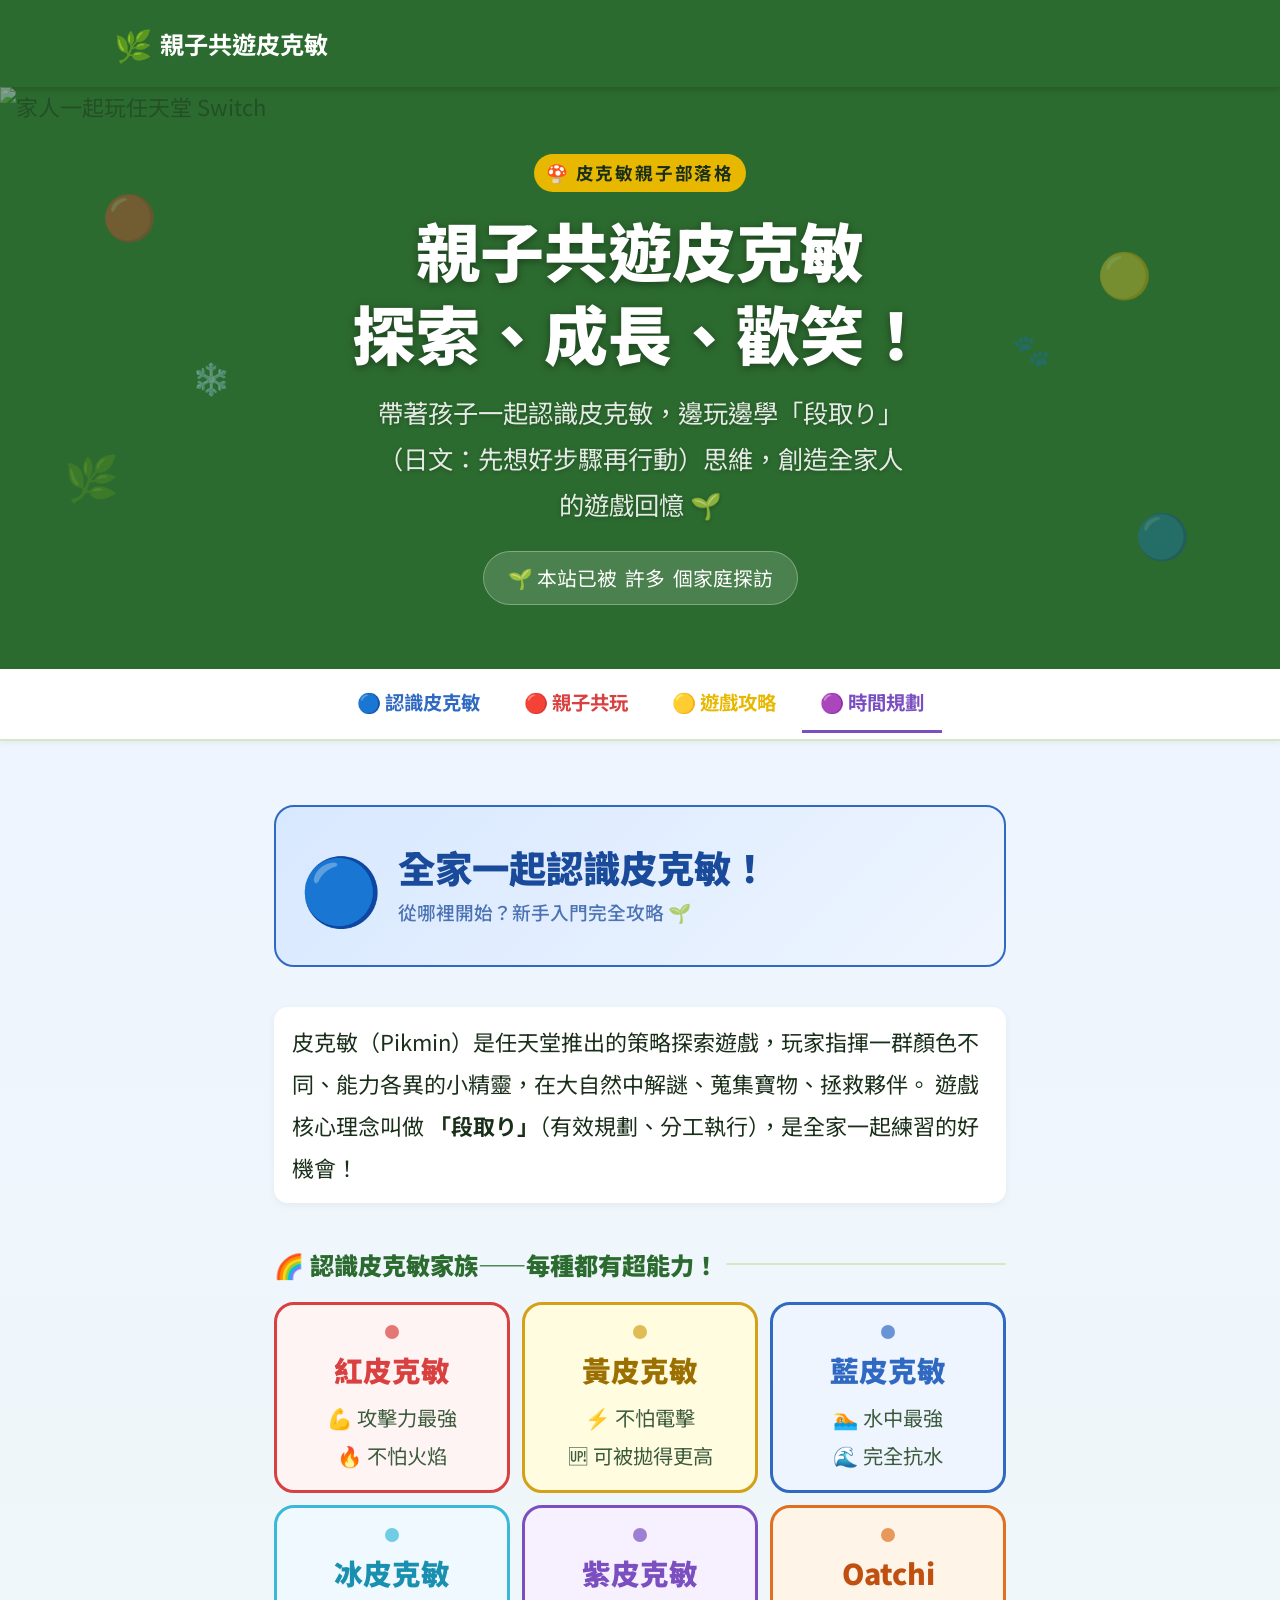
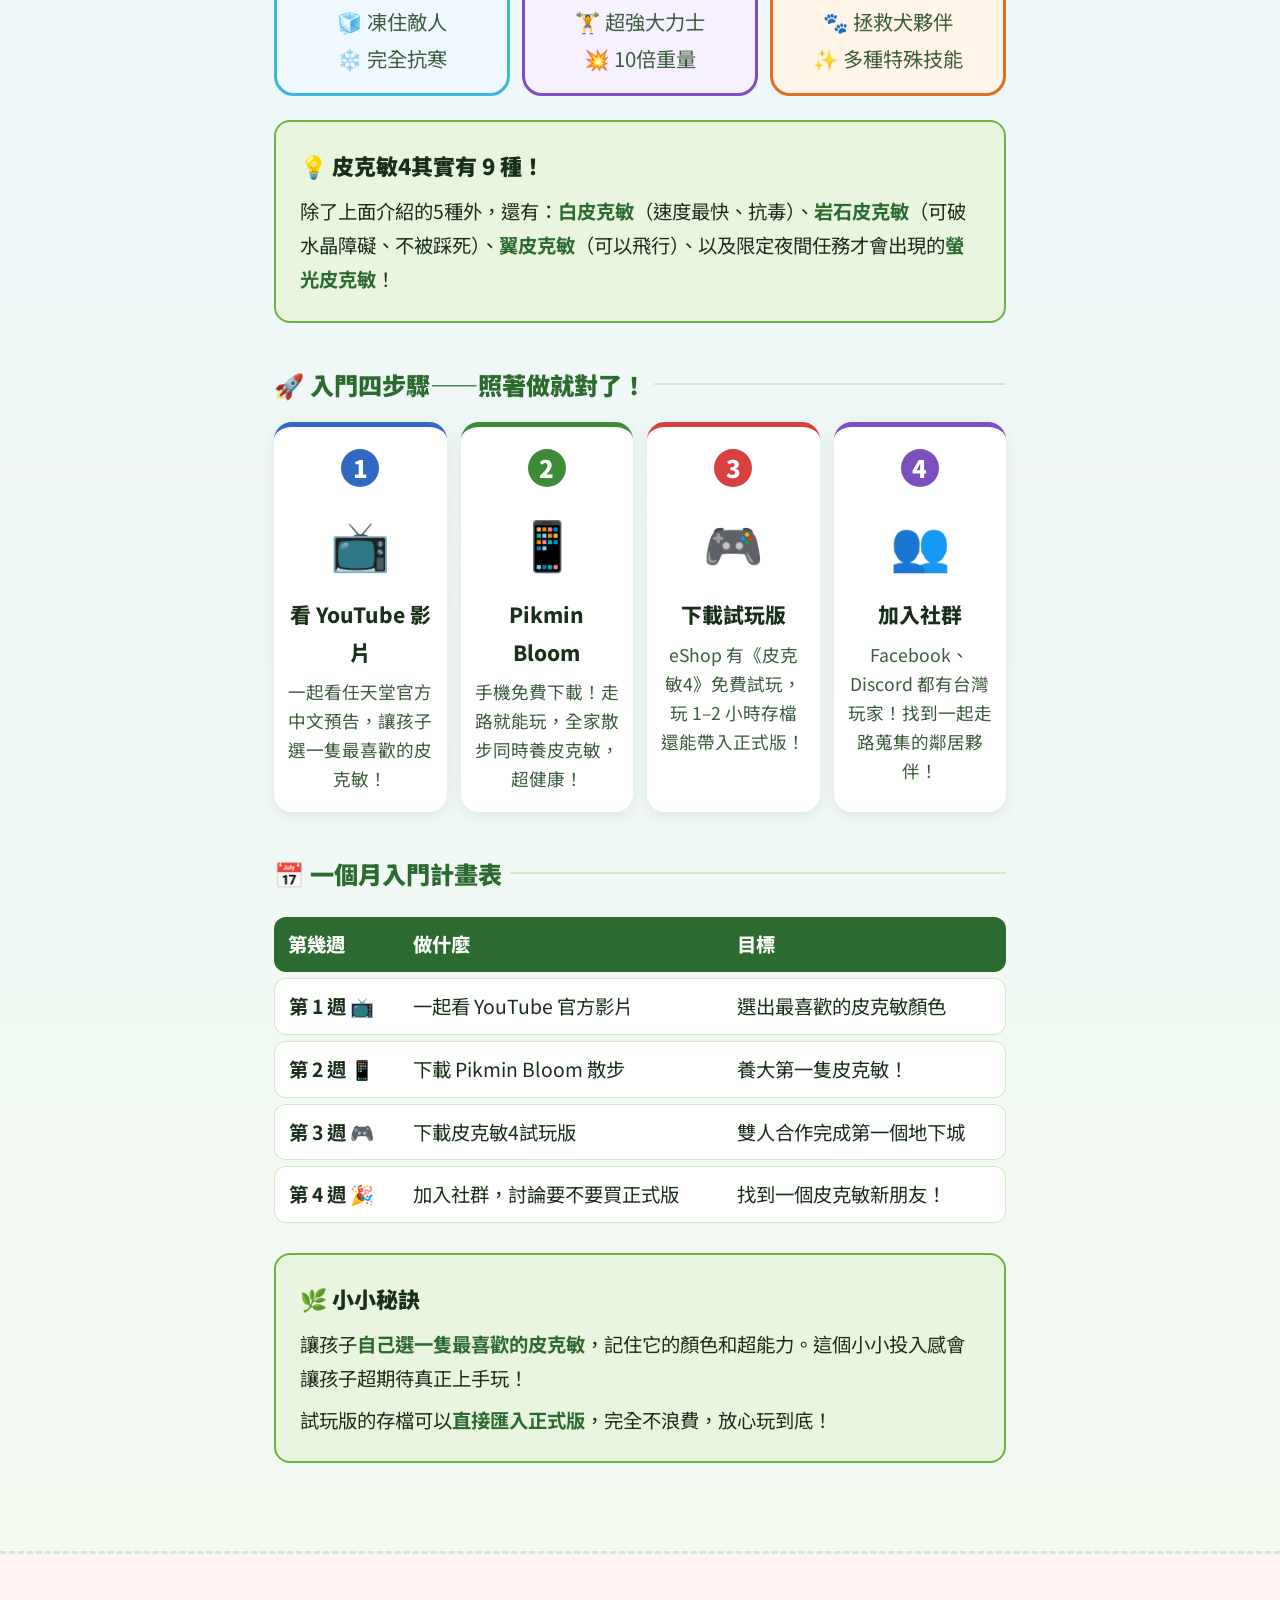
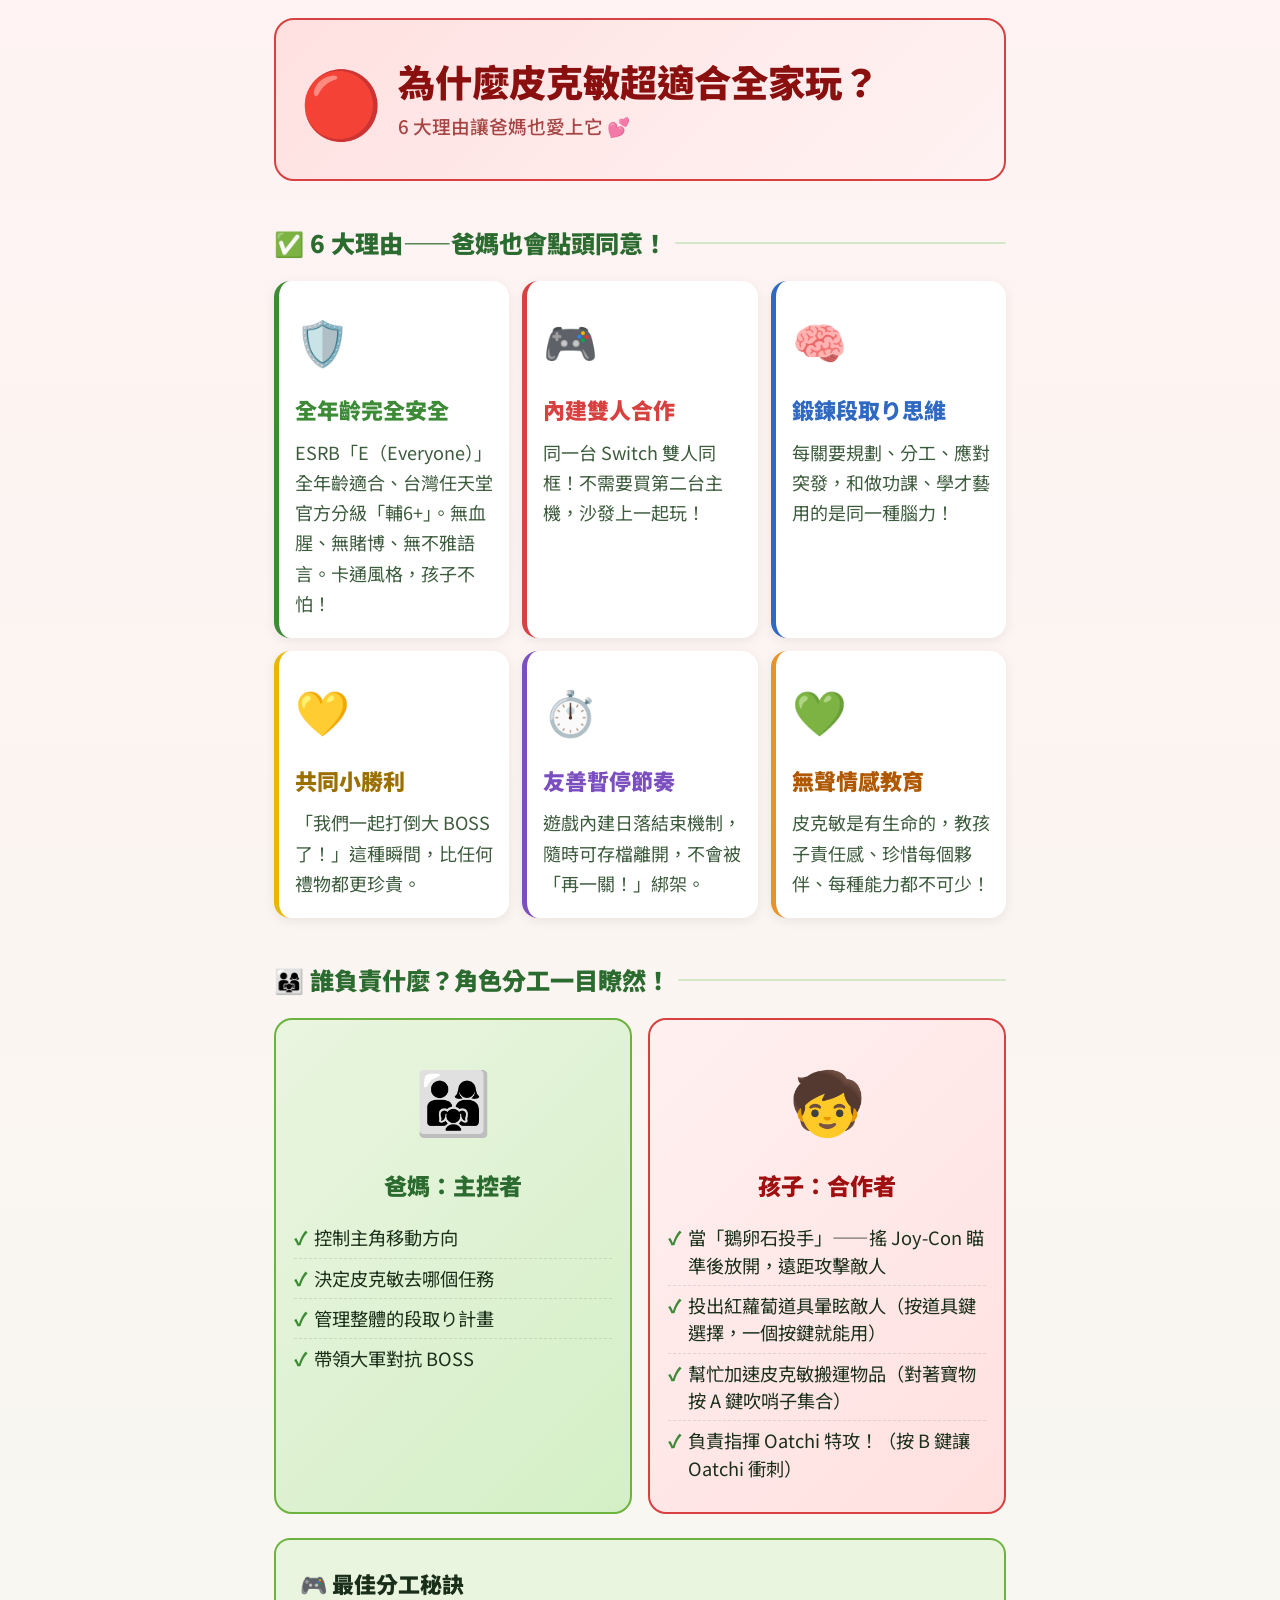
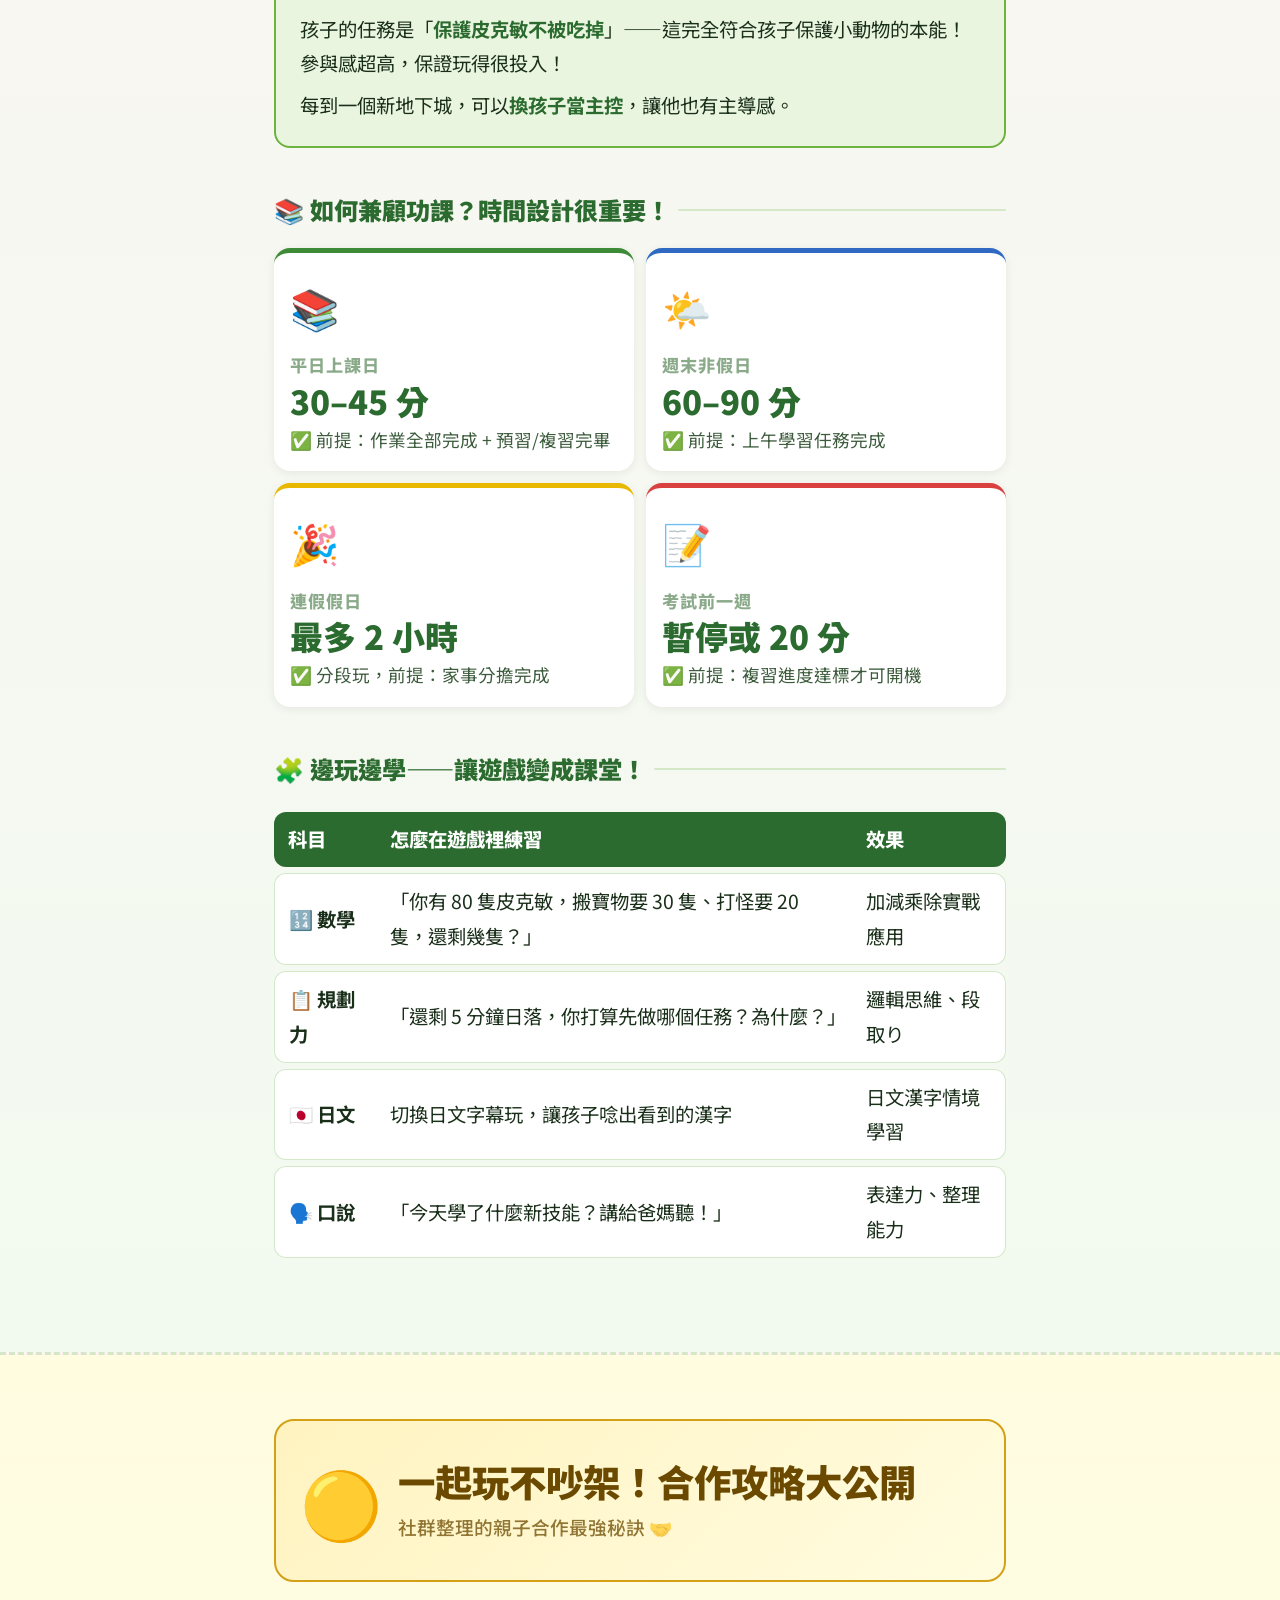
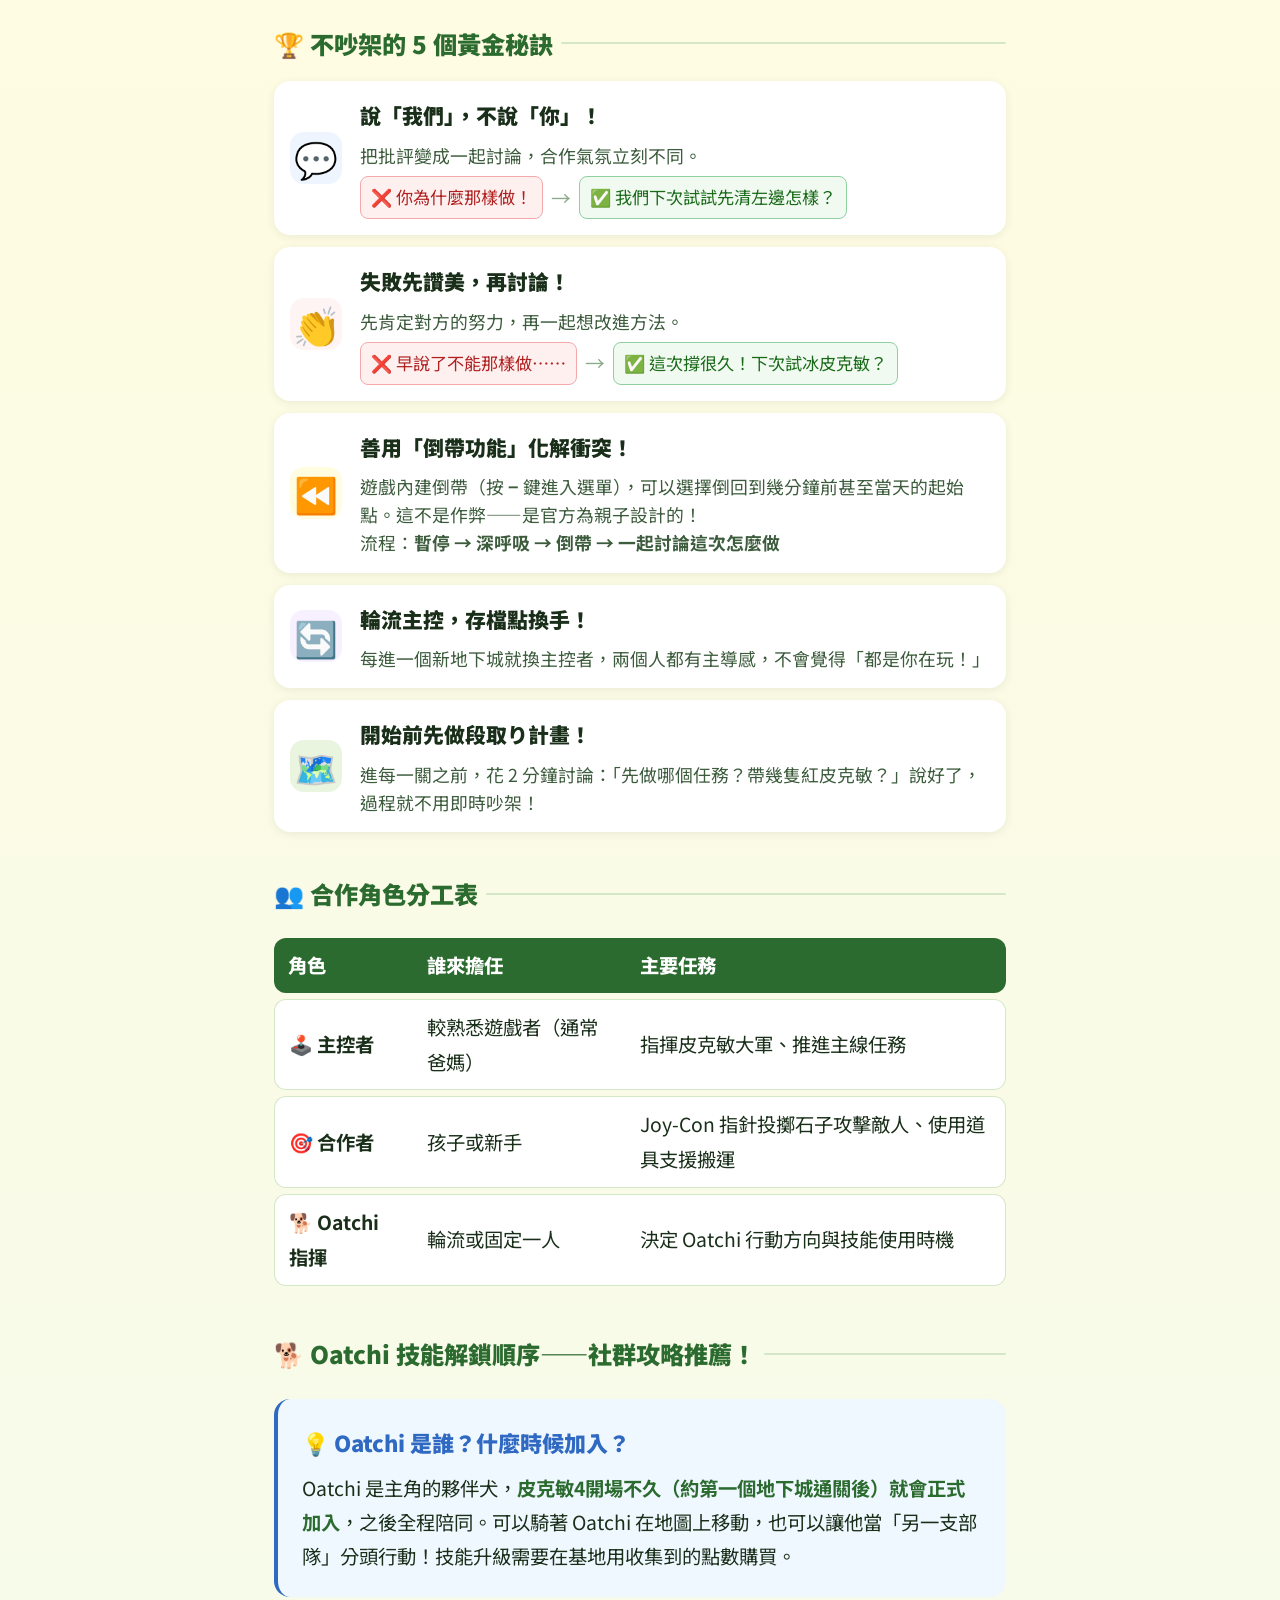
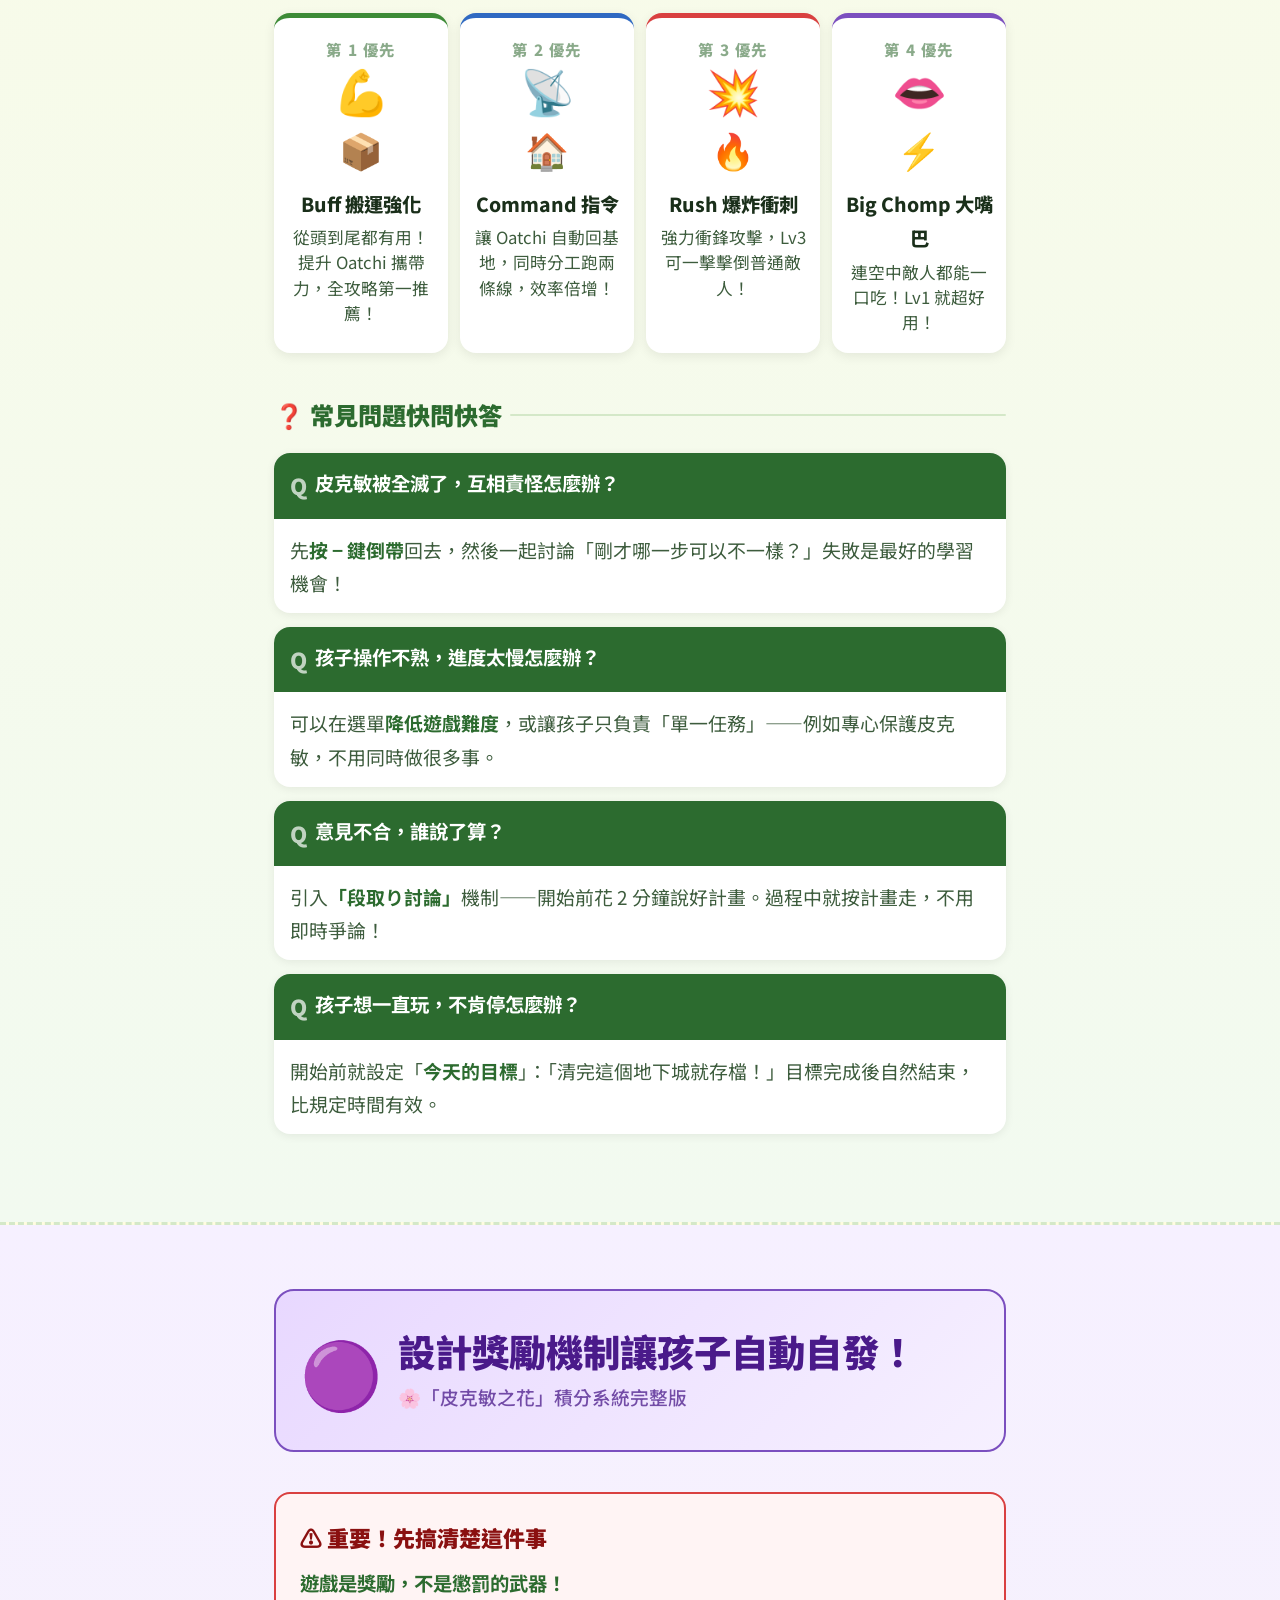
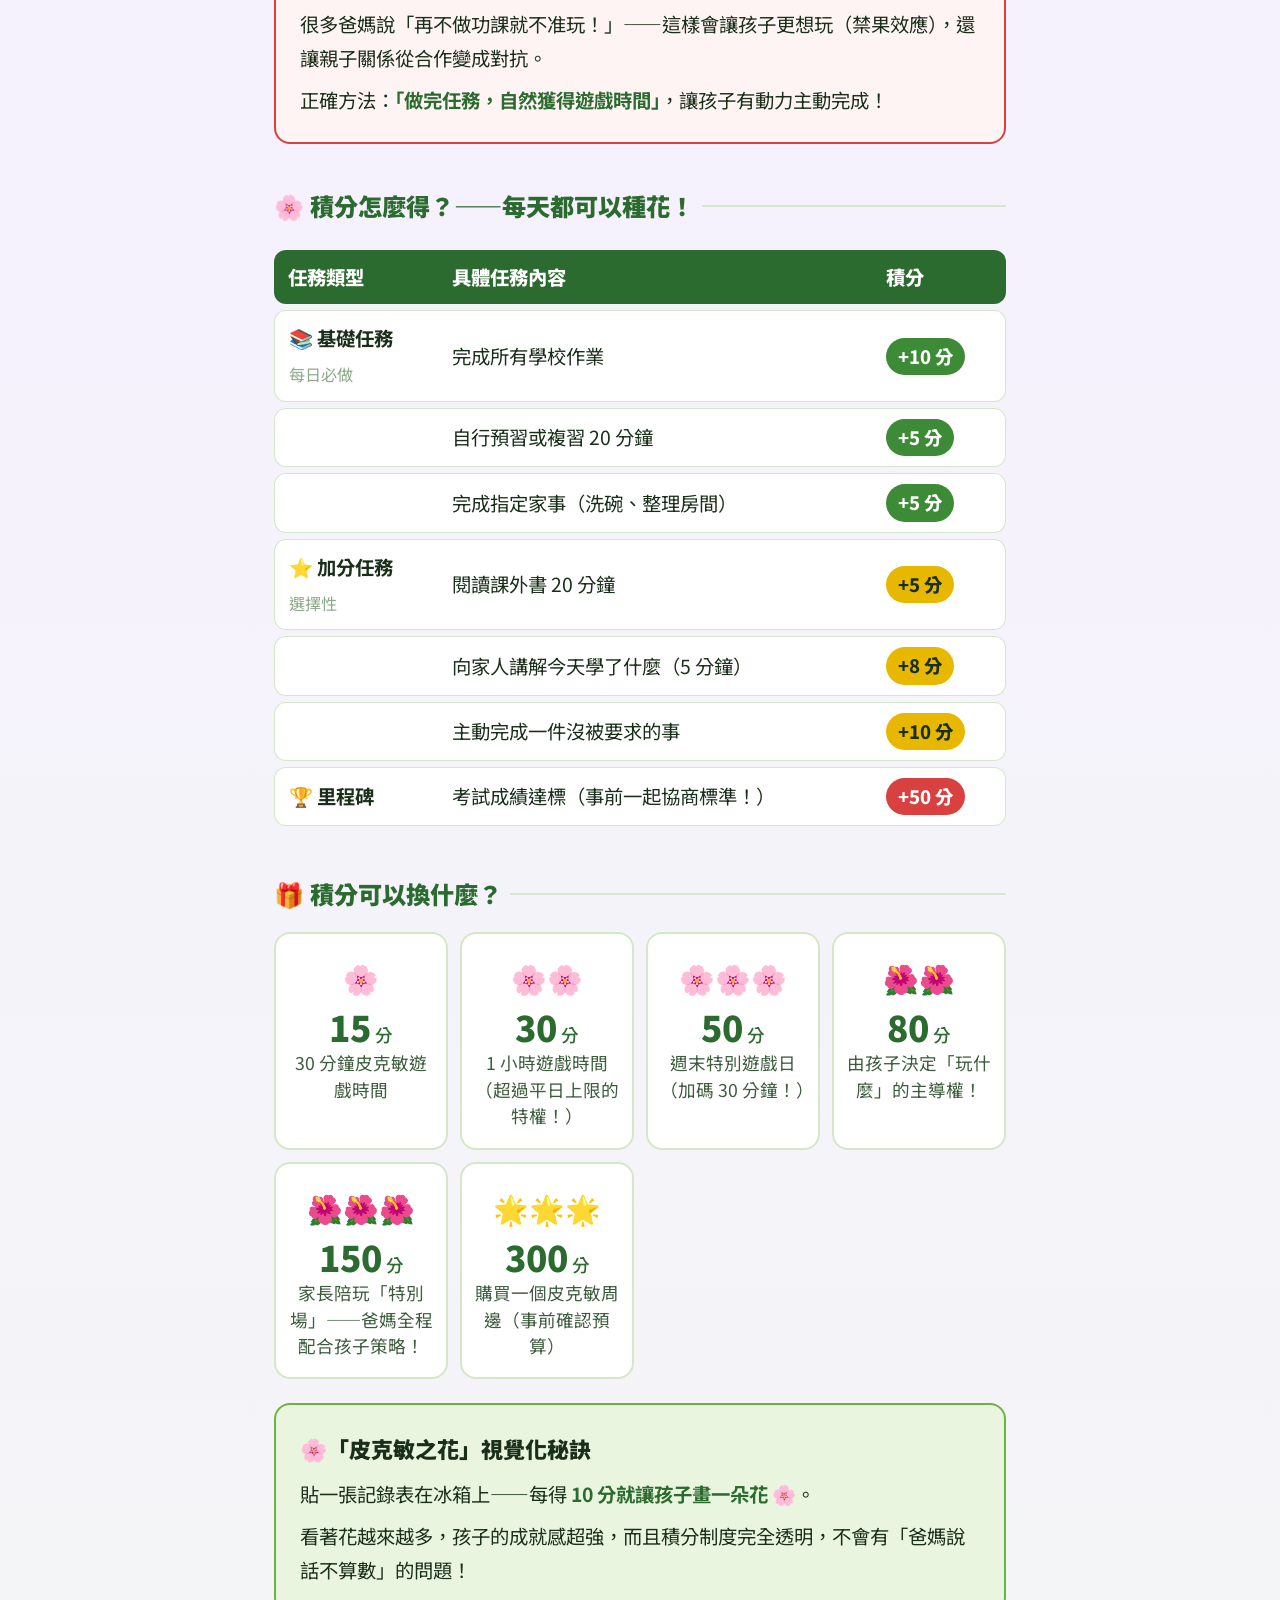
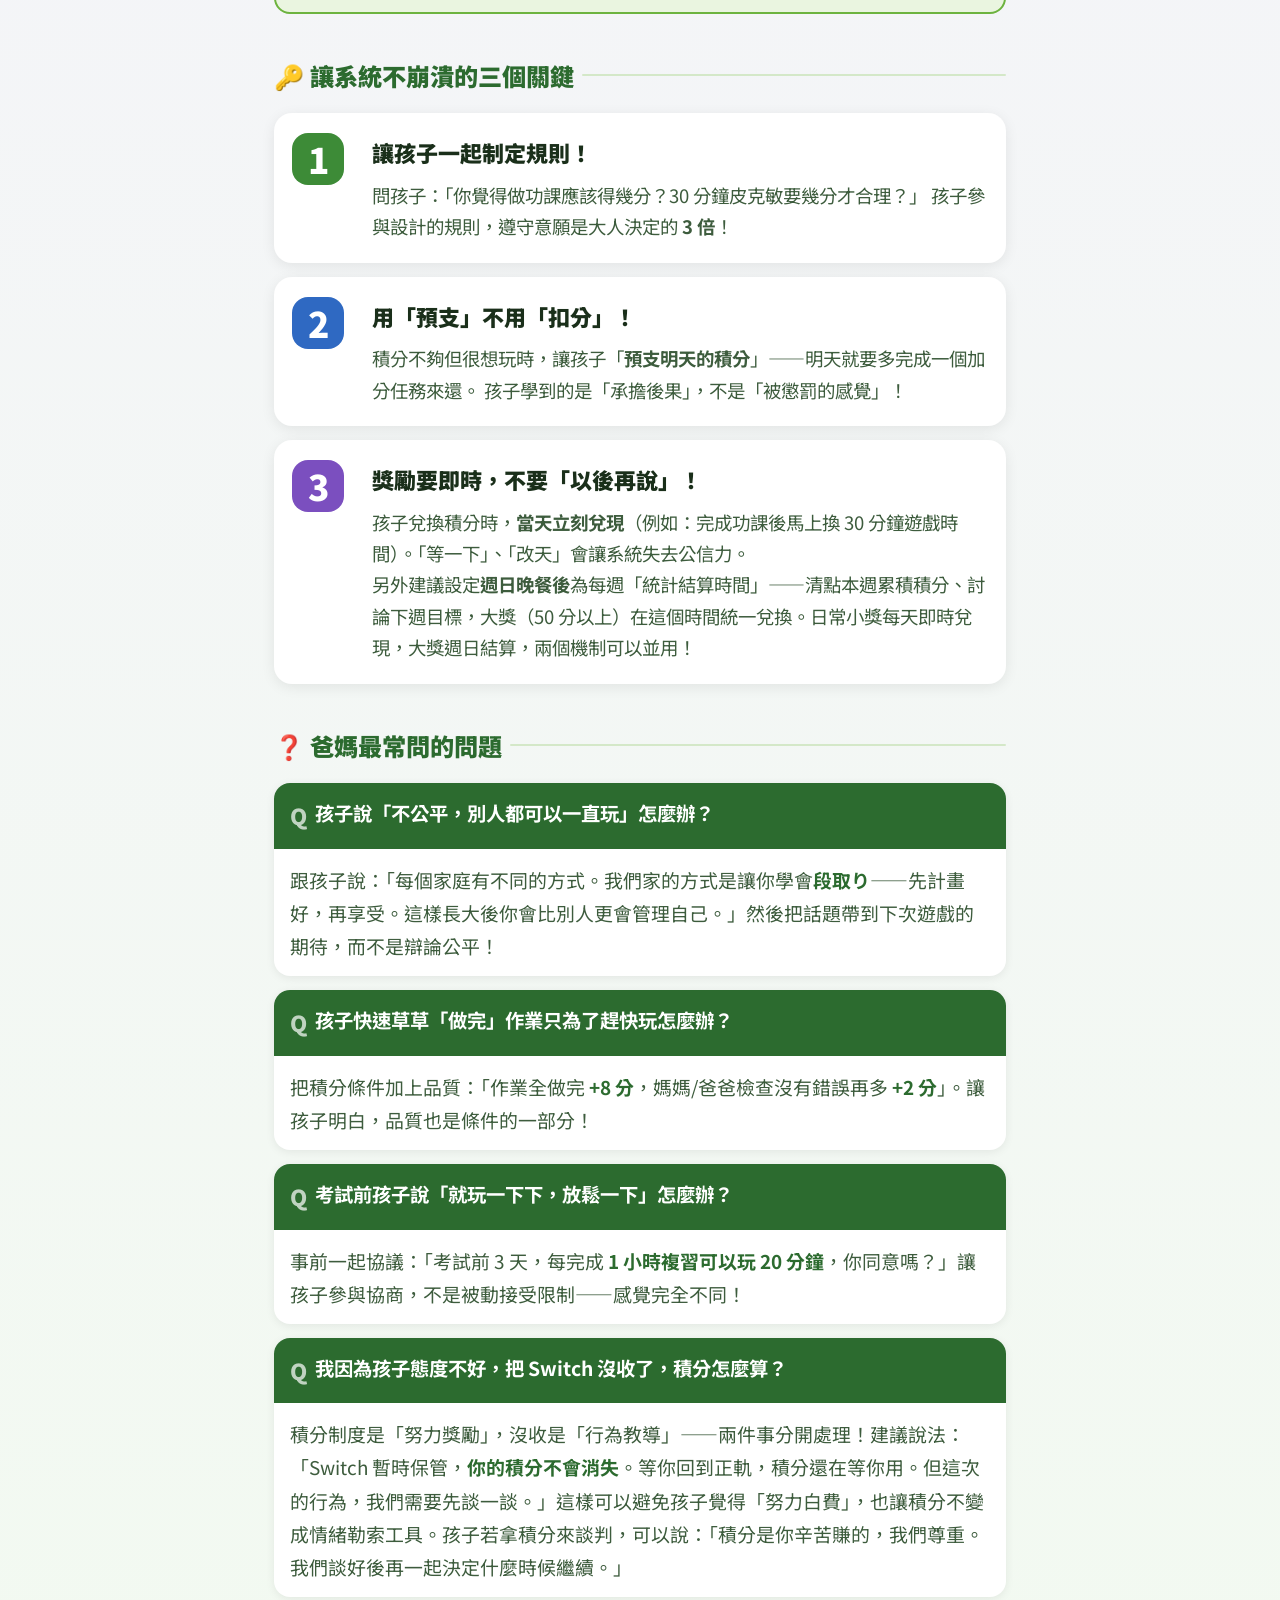
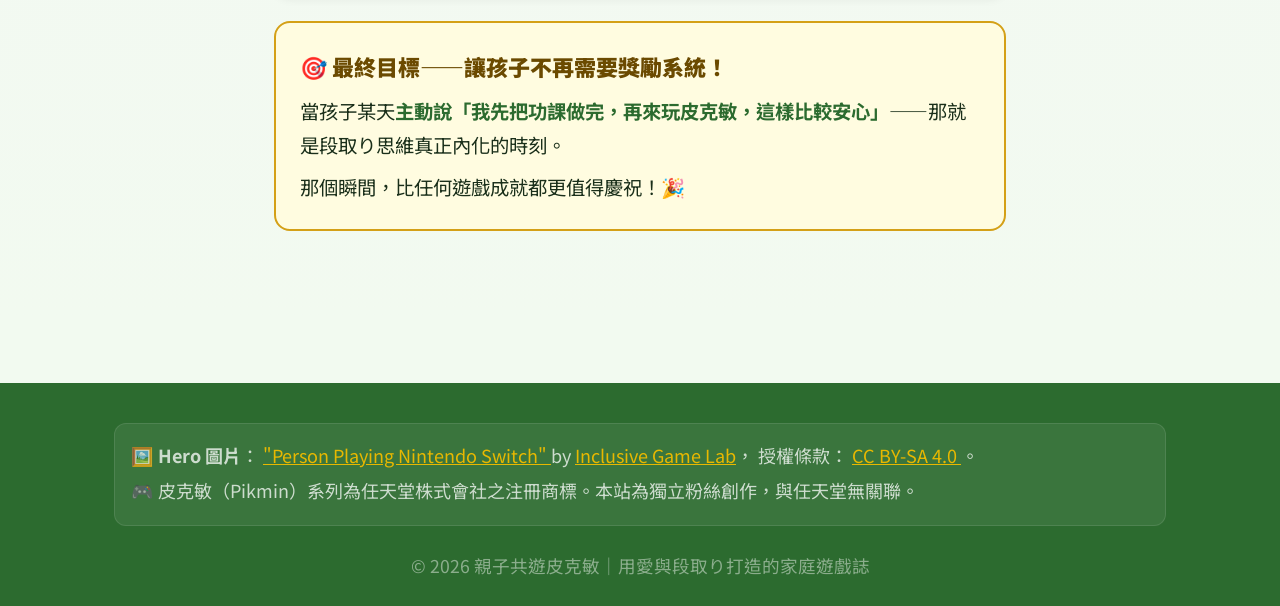
==== index.html @ a3f1a89f "fix: 修正 GoatCounter 訪客計數器顯示並放大全站字級 - 計數器改用 /counter/TOTAL.json 端點抓取數字（原本的 .goatcounter-count   class" ====
<!DOCTYPE html>
<html lang="zh-TW">
<head>
  <meta charset="UTF-8">
  <script>document.documentElement.classList.add('js-enabled');</script>
  <meta name="viewport" content="width=device-width, initial-scale=1.0">
  <meta name="description" content="親子共遊皮克敏——帶著孩子一起探索皮克敏的世界，邊玩邊學「段取り」思維，創造屬於全家人的遊戲回憶。">
  <link rel="canonical" href="https://pikmin-family-blog.pages.dev/">
  <meta name="robots" content="index, follow">
  <link rel="icon" type="image/svg+xml" href="/favicon.svg">
  <link rel="apple-touch-icon" href="/favicon.svg">
  <meta property="og:type" content="website">
  <meta property="og:locale" content="zh_TW">
  <meta property="og:site_name" content="親子共遊皮克敏">
  <meta property="og:title" content="親子共遊皮克敏 | 探索、成長、歡笑的家庭冒險">
  <meta property="og:description" content="帶著孩子一起探索皮克敏的世界，邊玩邊學「段取り」思維，創造屬於全家人的遊戲回憶。">
  <meta property="og:url" content="https://pikmin-family-blog.pages.dev/">
  <meta property="og:image" content="https://commons.wikimedia.org/wiki/Special:Redirect/file/InclusiveGameLab_Person-Playing-Nintendo-Switch_3_CC-BY-SA.jpg">
  <meta property="og:image:alt" content="家人一起玩任天堂 Switch">
  <meta name="twitter:card" content="summary_large_image">
  <meta name="twitter:title" content="親子共遊皮克敏 | 探索、成長、歡笑的家庭冒險">
  <meta name="twitter:description" content="帶著孩子一起探索皮克敏的世界，邊玩邊學「段取り」思維，創造屬於全家人的遊戲回憶。">
  <meta name="twitter:image" content="https://commons.wikimedia.org/wiki/Special:Redirect/file/InclusiveGameLab_Person-Playing-Nintendo-Switch_3_CC-BY-SA.jpg">
  <script type="application/ld+json">
{
  "@context": "https://schema.org",
  "@type": "WebSite",
  "name": "親子共遊皮克敏",
  "url": "https://pikmin-family-blog.pages.dev/",
  "description": "帶著孩子一起探索皮克敏的世界，邊玩邊學「段取り」思維，創造屬於全家人的遊戲回憶。",
  "inLanguage": "zh-TW"
}
</script>
  <title>親子共遊皮克敏 | 探索、成長、歡笑的家庭冒險</title>
  <link rel="preconnect" href="https://fonts.googleapis.com">
  <link rel="preconnect" href="https://fonts.gstatic.com" crossorigin>
  <link rel="preload" as="style" href="https://fonts.googleapis.com/css2?family=Noto+Sans+TC:wght@400;500;700;900&display=swap" onload="this.onload=null;this.rel='stylesheet'">
  <noscript><link rel="stylesheet" href="https://fonts.googleapis.com/css2?family=Noto+Sans+TC:wght@400;500;700;900&display=swap"></noscript>
  <link rel="stylesheet" href="/css/style.css">
  <style>
    .page-section { padding: var(--space-2xl) 0; border-bottom: 3px dashed var(--card-border); }
    .page-section:last-of-type { border-bottom: none; }
    .page-section-inner { max-width: 780px; margin: 0 auto; padding: 0 var(--space-l); }
    .anchor-target { scroll-margin-top: 110px; }
    /* override any display:block from old inline style */
    .page-content table { display: table !important; overflow-x: visible !important; }
  </style>
</head>
<body data-page="index">

  <!-- ── 頂部導覽 ── -->
  <nav class="site-nav" aria-label="主要導覽">
    <div class="site-nav-inner">
      <a href="/" class="site-logo">
        <span class="site-logo-icon">🌿</span>
        親子共遊皮克敏
      </a>
    </div>
  </nav>

  <!-- ── Hero ── -->
  <header id="hero" class="hero">
    <div class="hero-img-wrap">
      <img
        src="https://commons.wikimedia.org/wiki/Special:Redirect/file/InclusiveGameLab_Person-Playing-Nintendo-Switch_3_CC-BY-SA.jpg"
        alt="家人一起玩任天堂 Switch"
        class="hero-img"
        loading="eager"
      >
    </div>
    <div class="hero-floats">
      <span class="hero-float" style="top:15%;left:8%;animation-delay:0s">🔴</span>
      <span class="hero-float" style="top:60%;left:5%;animation-delay:0.8s">🌿</span>
      <span class="hero-float" style="top:25%;right:10%;animation-delay:1.2s">🟡</span>
      <span class="hero-float" style="top:70%;right:7%;animation-delay:0.4s">🔵</span>
      <span class="hero-float" style="top:45%;left:15%;animation-delay:1.8s;font-size:1.4rem">❄️</span>
      <span class="hero-float" style="top:40%;right:18%;animation-delay:2.2s;font-size:1.4rem">🐾</span>
    </div>
    <div class="hero-inner">
      <div class="hero-kicker">🍄 皮克敏親子部落格</div>
      <h1>親子共遊皮克敏<br>探索、成長、歡笑！</h1>
      <p class="hero-sub">帶著孩子一起認識皮克敏，邊玩邊學「段取り」（日文：先想好步驟再行動）思維，創造全家人的遊戲回憶 🌱</p>
      <div class="hero-counter">
        🌱 本站已被 <span id="visit-count">—</span> 個家庭探訪
      </div>
    </div>
  </header>

  <!-- ── 段落導覽標籤（現在置中） ── -->
  <nav class="section-nav" id="section-nav" aria-label="頁面段落導覽">
    <div class="section-nav-inner">
      <a href="#discover"  class="nav-tag tag-discover">🔵 認識皮克敏</a>
      <a href="#family"    class="nav-tag tag-family">🔴 親子共玩</a>
      <a href="#tips"      class="nav-tag tag-tips">🟡 遊戲攻略</a>
      <a href="#schedule"  class="nav-tag tag-schedule">🟣 時間規劃</a>
    </div>
  </nav>

  <!-- ══════════════════════════════════════════════
       段落一：認識皮克敏
  ══════════════════════════════════════════════ -->
  <section id="discover" class="page-section section-discover anchor-target">
    <div class="page-section-inner">

      <!-- 段落標頭 -->
      <div class="section-banner discover anim">
        <div class="banner-icon">🔵</div>
        <div>
          <div class="banner-title" style="color:#1A4A9A">全家一起認識皮克敏！</div>
          <div class="banner-sub" style="color:#1A4A9A">從哪裡開始？新手入門完全攻略 🌱</div>
        </div>
      </div>

      <p class="intro-text anim">
        皮克敏（Pikmin）是任天堂推出的策略探索遊戲，玩家指揮一群顏色不同、能力各異的小精靈，在大自然中解謎、蒐集寶物、拯救夥伴。
        遊戲核心理念叫做 <strong>「段取り」</strong>（有效規劃、分工執行），是全家一起練習的好機會！
      </p>

      <!-- 皮克敏家族圖卡 -->
      <div class="subsection-title anim">🌈 認識皮克敏家族——每種都有超能力！</div>
      <div class="pikmin-grid">
        <div class="pikmin-card p-red anim anim-d1">
          <div class="p-dot" aria-hidden="true"></div>
          <span class="p-name">紅皮克敏</span>
          <span class="p-skill">💪 攻擊力最強<br>🔥 不怕火焰</span>
        </div>
        <div class="pikmin-card p-yellow anim anim-d2">
          <div class="p-dot" aria-hidden="true"></div>
          <span class="p-name">黃皮克敏</span>
          <span class="p-skill">⚡ 不怕電擊<br>🆙 可被拋得更高</span>
        </div>
        <div class="pikmin-card p-blue anim anim-d3">
          <div class="p-dot" aria-hidden="true"></div>
          <span class="p-name">藍皮克敏</span>
          <span class="p-skill">🏊 水中最強<br>🌊 完全抗水</span>
        </div>
        <div class="pikmin-card p-ice anim anim-d4">
          <div class="p-dot" aria-hidden="true"></div>
          <span class="p-name">冰皮克敏</span>
          <span class="p-skill">🧊 凍住敵人<br>❄️ 完全抗寒</span>
        </div>
        <div class="pikmin-card p-purple anim anim-d5">
          <div class="p-dot" aria-hidden="true"></div>
          <span class="p-name">紫皮克敏</span>
          <span class="p-skill">🏋️ 超強大力士<br>💥 10倍重量</span>
        </div>
        <div class="pikmin-card p-oatchi anim anim-d6">
          <div class="p-dot" aria-hidden="true"></div>
          <span class="p-name">Oatchi</span>
          <span class="p-skill">🐾 拯救犬夥伴<br>✨ 多種特殊技能</span>
        </div>
      </div>

      <div class="fun-tip-box green anim">
        <div class="fun-tip-box-title">💡 皮克敏4其實有 9 種！</div>
        <p>除了上面介紹的5種外，還有：<strong>白皮克敏</strong>（速度最快、抗毒）、<strong>岩石皮克敏</strong>（可破水晶障礙、不被踩死）、<strong>翼皮克敏</strong>（可以飛行）、以及限定夜間任務才會出現的<strong>螢光皮克敏</strong>！</p>
      </div>

      <!-- 入門四步驟 -->
      <div class="subsection-title anim">🚀 入門四步驟——照著做就對了！</div>
      <div class="step-cards">
        <div class="step-card anim anim-d1" style="border-top-color:#2F69C2">
          <div class="step-num" style="background:#2F69C2">1</div>
          <div class="step-emoji">📺</div>
          <div class="step-title">看 YouTube 影片</div>
          <div class="step-desc">一起看任天堂官方中文預告，讓孩子選一隻最喜歡的皮克敏！</div>
        </div>
        <div class="step-card anim anim-d2" style="border-top-color:#3D8B37">
          <div class="step-num" style="background:#3D8B37">2</div>
          <div class="step-emoji">📱</div>
          <div class="step-title">Pikmin Bloom</div>
          <div class="step-desc">手機免費下載！走路就能玩，全家散步同時養皮克敏，超健康！</div>
        </div>
        <div class="step-card anim anim-d3" style="border-top-color:#D94040">
          <div class="step-num" style="background:#D94040">3</div>
          <div class="step-emoji">🎮</div>
          <div class="step-title">下載試玩版</div>
          <div class="step-desc">eShop 有《皮克敏4》免費試玩，玩 1–2 小時存檔還能帶入正式版！</div>
        </div>
        <div class="step-card anim anim-d4" style="border-top-color:#7B4FBF">
          <div class="step-num" style="background:#7B4FBF">4</div>
          <div class="step-emoji">👥</div>
          <div class="step-title">加入社群</div>
          <div class="step-desc">Facebook、Discord 都有台灣玩家！找到一起走路蒐集的鄰居夥伴！</div>
        </div>
      </div>

      <!-- 一個月計畫表 -->
      <div class="subsection-title anim">📅 一個月入門計畫表</div>
      <div class="table-scroll-wrap">
      <table class="score-table anim">
        <thead>
          <tr><th>第幾週</th><th>做什麼</th><th>目標</th></tr>
        </thead>
        <tbody>
          <tr>
            <td>第 1 週 📺</td>
            <td>一起看 YouTube 官方影片</td>
            <td>選出最喜歡的皮克敏顏色</td>
          </tr>
          <tr>
            <td>第 2 週 📱</td>
            <td>下載 Pikmin Bloom 散步</td>
            <td>養大第一隻皮克敏！</td>
          </tr>
          <tr>
            <td>第 3 週 🎮</td>
            <td>下載皮克敏4試玩版</td>
            <td>雙人合作完成第一個地下城</td>
          </tr>
          <tr>
            <td>第 4 週 🎉</td>
            <td>加入社群，討論要不要買正式版</td>
            <td>找到一個皮克敏新朋友！</td>
          </tr>
        </tbody>
      </table>
      </div>

      <div class="fun-tip-box green anim">
        <div class="fun-tip-box-title">🌿 小小秘訣</div>
        <p>讓孩子<strong>自己選一隻最喜歡的皮克敏</strong>，記住它的顏色和超能力。這個小小投入感會讓孩子超期待真正上手玩！</p>
        <p>試玩版的存檔可以<strong>直接匯入正式版</strong>，完全不浪費，放心玩到底！</p>
      </div>

    </div>
  </section>

  <!-- ══════════════════════════════════════════════
       段落二：親子共玩
  ══════════════════════════════════════════════ -->
  <section id="family" class="page-section section-family anchor-target">
    <div class="page-section-inner">

      <div class="section-banner family anim">
        <div class="banner-icon">🔴</div>
        <div>
          <div class="banner-title" style="color:#8A1010">為什麼皮克敏超適合全家玩？</div>
          <div class="banner-sub" style="color:#8A1010">6 大理由讓爸媽也愛上它 💕</div>
        </div>
      </div>

      <!-- 六大理由圖卡 -->
      <div class="subsection-title anim">✅ 6 大理由——爸媽也會點頭同意！</div>
      <div class="reason-grid">
        <div class="reason-card anim anim-d1" style="border-left-color:#3D8B37">
          <span class="reason-icon">🛡️</span>
          <div class="reason-title" style="color:#3D8B37">全年齡完全安全</div>
          <div class="reason-desc">ESRB「E（Everyone）」全年齡適合、台灣任天堂官方分級「輔6+」。無血腥、無賭博、無不雅語言。卡通風格，孩子不怕！</div>
        </div>
        <div class="reason-card anim anim-d2" style="border-left-color:#D94040">
          <span class="reason-icon">🎮</span>
          <div class="reason-title" style="color:#D94040">內建雙人合作</div>
          <div class="reason-desc">同一台 Switch 雙人同框！不需要買第二台主機，沙發上一起玩！</div>
        </div>
        <div class="reason-card anim anim-d3" style="border-left-color:#2F69C2">
          <span class="reason-icon">🧠</span>
          <div class="reason-title" style="color:#2F69C2">鍛鍊段取り思維</div>
          <div class="reason-desc">每關要規劃、分工、應對突發，和做功課、學才藝用的是同一種腦力！</div>
        </div>
        <div class="reason-card anim anim-d4" style="border-left-color:#E8B800">
          <span class="reason-icon">💛</span>
          <div class="reason-title" style="color:#9B7000">共同小勝利</div>
          <div class="reason-desc">「我們一起打倒大 BOSS 了！」這種瞬間，比任何禮物都更珍貴。</div>
        </div>
        <div class="reason-card anim anim-d5" style="border-left-color:#7B4FBF">
          <span class="reason-icon">⏱️</span>
          <div class="reason-title" style="color:#7B4FBF">友善暫停節奏</div>
          <div class="reason-desc">遊戲內建日落結束機制，隨時可存檔離開，不會被「再一關！」綁架。</div>
        </div>
        <div class="reason-card anim anim-d6" style="border-left-color:#E8932A">
          <span class="reason-icon">💚</span>
          <div class="reason-title" style="color:#B05800">無聲情感教育</div>
          <div class="reason-desc">皮克敏是有生命的，教孩子責任感、珍惜每個夥伴、每種能力都不可少！</div>
        </div>
      </div>

      <!-- 角色分工 -->
      <div class="subsection-title anim">👨‍👩‍👧 誰負責什麼？角色分工一目瞭然！</div>
      <div class="role-grid">
        <div class="role-card parent anim anim-d1">
          <span class="role-icon">👨‍👩‍👧</span>
          <div class="role-title" style="color:#2C6B2F">爸媽：主控者</div>
          <ul class="role-tasks">
            <li>控制主角移動方向</li>
            <li>決定皮克敏去哪個任務</li>
            <li>管理整體的段取り計畫</li>
            <li>帶領大軍對抗 BOSS</li>
          </ul>
        </div>
        <div class="role-card child anim anim-d2">
          <span class="role-icon">🧒</span>
          <div class="role-title" style="color:#A01010">孩子：合作者</div>
          <ul class="role-tasks">
            <li>當「鵝卵石投手」——搖 Joy-Con 瞄準後放開，遠距攻擊敵人</li>
            <li>投出紅蘿蔔道具暈眩敵人（按道具鍵選擇，一個按鍵就能用）</li>
            <li>幫忙加速皮克敏搬運物品（對著寶物按 A 鍵吹哨子集合）</li>
            <li>負責指揮 Oatchi 特攻！（按 B 鍵讓 Oatchi 衝刺）</li>
          </ul>
        </div>
      </div>

      <div class="fun-tip-box green anim">
        <div class="fun-tip-box-title">🎮 最佳分工秘訣</div>
        <p>孩子的任務是「<strong>保護皮克敏不被吃掉</strong>」——這完全符合孩子保護小動物的本能！參與感超高，保證玩得很投入！</p>
        <p>每到一個新地下城，可以<strong>換孩子當主控</strong>，讓他也有主導感。</p>
      </div>

      <!-- 不影響功課的時間設計 -->
      <div class="subsection-title anim">📚 如何兼顧功課？時間設計很重要！</div>
      <div class="time-grid">
        <div class="time-card anim anim-d1" style="border-top-color:#3D8B37">
          <span class="time-emoji">📚</span>
          <div class="time-label">平日上課日</div>
          <div class="time-duration">30–45 分</div>
          <div class="time-cond">✅ 前提：作業全部完成 + 預習/複習完畢</div>
        </div>
        <div class="time-card anim anim-d2" style="border-top-color:#2F69C2">
          <span class="time-emoji">🌤️</span>
          <div class="time-label">週末非假日</div>
          <div class="time-duration">60–90 分</div>
          <div class="time-cond">✅ 前提：上午學習任務完成</div>
        </div>
        <div class="time-card anim anim-d3" style="border-top-color:#E8B800">
          <span class="time-emoji">🎉</span>
          <div class="time-label">連假假日</div>
          <div class="time-duration">最多 2 小時</div>
          <div class="time-cond">✅ 分段玩，前提：家事分擔完成</div>
        </div>
        <div class="time-card anim anim-d4" style="border-top-color:#D94040">
          <span class="time-emoji">📝</span>
          <div class="time-label">考試前一週</div>
          <div class="time-duration">暫停或 20 分</div>
          <div class="time-cond">✅ 前提：複習進度達標才可開機</div>
        </div>
      </div>

      <!-- 遊戲連結學習 -->
      <div class="subsection-title anim">🧩 邊玩邊學——讓遊戲變成課堂！</div>
      <div class="table-scroll-wrap">
      <table class="score-table anim">
        <thead>
          <tr><th>科目</th><th>怎麼在遊戲裡練習</th><th>效果</th></tr>
        </thead>
        <tbody>
          <tr>
            <td>🔢 數學</td>
            <td>「你有 80 隻皮克敏，搬寶物要 30 隻、打怪要 20 隻，還剩幾隻？」</td>
            <td>加減乘除實戰應用</td>
          </tr>
          <tr>
            <td>📋 規劃力</td>
            <td>「還剩 5 分鐘日落，你打算先做哪個任務？為什麼？」</td>
            <td>邏輯思維、段取り</td>
          </tr>
          <tr>
            <td>🇯🇵 日文</td>
            <td>切換日文字幕玩，讓孩子唸出看到的漢字</td>
            <td>日文漢字情境學習</td>
          </tr>
          <tr>
            <td>🗣️ 口說</td>
            <td>「今天學了什麼新技能？講給爸媽聽！」</td>
            <td>表達力、整理能力</td>
          </tr>
        </tbody>
      </table>
      </div>

    </div>
  </section>

  <!-- ══════════════════════════════════════════════
       段落三：遊戲攻略
  ══════════════════════════════════════════════ -->
  <section id="tips" class="page-section section-tips anchor-target">
    <div class="page-section-inner">

      <div class="section-banner tips anim">
        <div class="banner-icon">🟡</div>
        <div>
          <div class="banner-title" style="color:#6B4A00">一起玩不吵架！合作攻略大公開</div>
          <div class="banner-sub" style="color:#6B4A00">社群整理的親子合作最強秘訣 🤝</div>
        </div>
      </div>

      <!-- 不吵架5秘訣 -->
      <div class="subsection-title anim">🏆 不吵架的 5 個黃金秘訣</div>
      <div class="rule-cards">
        <div class="rule-card anim">
          <div class="rule-icon-box" style="background:#EEF5FF">💬</div>
          <div class="rule-body">
            <h4>說「我們」，不說「你」！</h4>
            <p>把批評變成一起討論，合作氣氛立刻不同。</p>
            <div class="vs-pair">
              <span class="vs-bad">❌ 你為什麼那樣做！</span>
              <span class="vs-arrow">→</span>
              <span class="vs-good">✅ 我們下次試試先清左邊怎樣？</span>
            </div>
          </div>
        </div>
        <div class="rule-card anim anim-d1">
          <div class="rule-icon-box" style="background:#FFF4F4">👏</div>
          <div class="rule-body">
            <h4>失敗先讚美，再討論！</h4>
            <p>先肯定對方的努力，再一起想改進方法。</p>
            <div class="vs-pair">
              <span class="vs-bad">❌ 早說了不能那樣做……</span>
              <span class="vs-arrow">→</span>
              <span class="vs-good">✅ 這次撐很久！下次試冰皮克敏？</span>
            </div>
          </div>
        </div>
        <div class="rule-card anim anim-d2">
          <div class="rule-icon-box" style="background:#FFFCE0">⏪</div>
          <div class="rule-body">
            <h4>善用「倒帶功能」化解衝突！</h4>
            <p>遊戲內建倒帶（按 <strong>−</strong> 鍵進入選單），可以選擇倒回到幾分鐘前甚至當天的起始點。這不是作弊——是官方為親子設計的！</p>
            <p>流程：<strong>暫停 → 深呼吸 → 倒帶 → 一起討論這次怎麼做</strong></p>
          </div>
        </div>
        <div class="rule-card anim anim-d3">
          <div class="rule-icon-box" style="background:#F6F0FF">🔄</div>
          <div class="rule-body">
            <h4>輪流主控，存檔點換手！</h4>
            <p>每進一個新地下城就換主控者，兩個人都有主導感，不會覺得「都是你在玩！」</p>
          </div>
        </div>
        <div class="rule-card anim anim-d4">
          <div class="rule-icon-box" style="background:#EAF5E0">🗺️</div>
          <div class="rule-body">
            <h4>開始前先做段取り計畫！</h4>
            <p>進每一關之前，花 2 分鐘討論：「先做哪個任務？帶幾隻紅皮克敏？」說好了，過程就不用即時吵架！</p>
          </div>
        </div>
      </div>

      <!-- 角色分工表 -->
      <div class="subsection-title anim">👥 合作角色分工表</div>
      <div class="table-scroll-wrap">
      <table class="score-table anim">
        <thead>
          <tr><th>角色</th><th>誰來擔任</th><th>主要任務</th></tr>
        </thead>
        <tbody>
          <tr>
            <td>🕹️ 主控者</td>
            <td>較熟悉遊戲者（通常爸媽）</td>
            <td>指揮皮克敏大軍、推進主線任務</td>
          </tr>
          <tr>
            <td>🎯 合作者</td>
            <td>孩子或新手</td>
            <td>Joy-Con 指針投擲石子攻擊敵人、使用道具支援搬運</td>
          </tr>
          <tr>
            <td>🐕 Oatchi 指揮</td>
            <td>輪流或固定一人</td>
            <td>決定 Oatchi 行動方向與技能使用時機</td>
          </tr>
        </tbody>
      </table>
      </div>

      <!-- Oatchi 技能優先 -->
      <div class="subsection-title anim">🐕 Oatchi 技能解鎖順序——社群攻略推薦！</div>
      <div class="fun-tip-box anim" style="background:#f0f8ff;border-left:4px solid #2F69C2;margin-bottom:var(--space-m)">
        <div class="fun-tip-box-title" style="color:#2F69C2">💡 Oatchi 是誰？什麼時候加入？</div>
        <p>Oatchi 是主角的夥伴犬，<strong>皮克敏4開場不久（約第一個地下城通關後）就會正式加入</strong>，之後全程陪同。可以騎著 Oatchi 在地圖上移動，也可以讓他當「另一支部隊」分頭行動！技能升級需要在基地用收集到的點數購買。</p>
      </div>
      <div class="oatchi-grid">
        <div class="oatchi-card anim anim-d1" style="border-top-color:#3D8B37">
          <div class="oatchi-rank">第 1 優先</div>
          <span class="oatchi-num" style="color:#3D8B37">💪</span>
          <div class="oatchi-emoji">📦</div>
          <div class="oatchi-skill">Buff 搬運強化</div>
          <div class="oatchi-why">從頭到尾都有用！提升 Oatchi 攜帶力，全攻略第一推薦！</div>
        </div>
        <div class="oatchi-card anim anim-d2" style="border-top-color:#2F69C2">
          <div class="oatchi-rank">第 2 優先</div>
          <span class="oatchi-num" style="color:#2F69C2">📡</span>
          <div class="oatchi-emoji">🏠</div>
          <div class="oatchi-skill">Command 指令</div>
          <div class="oatchi-why">讓 Oatchi 自動回基地，同時分工跑兩條線，效率倍增！</div>
        </div>
        <div class="oatchi-card anim anim-d3" style="border-top-color:#D94040">
          <div class="oatchi-rank">第 3 優先</div>
          <span class="oatchi-num" style="color:#D94040">💥</span>
          <div class="oatchi-emoji">🔥</div>
          <div class="oatchi-skill">Rush 爆炸衝刺</div>
          <div class="oatchi-why">強力衝鋒攻擊，Lv3 可一擊擊倒普通敵人！</div>
        </div>
        <div class="oatchi-card anim anim-d4" style="border-top-color:#7B4FBF">
          <div class="oatchi-rank">第 4 優先</div>
          <span class="oatchi-num" style="color:#7B4FBF">👄</span>
          <div class="oatchi-emoji">⚡</div>
          <div class="oatchi-skill">Big Chomp 大嘴巴</div>
          <div class="oatchi-why">連空中敵人都能一口吃！Lv1 就超好用！</div>
        </div>
      </div>

      <!-- 常見衝突Q&A -->
      <div class="subsection-title anim">❓ 常見問題快問快答</div>
      <div class="qa-list">
        <div class="qa-card anim">
          <div class="qa-q">皮克敏被全滅了，互相責怪怎麼辦？</div>
          <div class="qa-a">先<strong>按 − 鍵倒帶</strong>回去，然後一起討論「剛才哪一步可以不一樣？」失敗是最好的學習機會！</div>
        </div>
        <div class="qa-card anim anim-d1">
          <div class="qa-q">孩子操作不熟，進度太慢怎麼辦？</div>
          <div class="qa-a">可以在選單<strong>降低遊戲難度</strong>，或讓孩子只負責「單一任務」——例如專心保護皮克敏，不用同時做很多事。</div>
        </div>
        <div class="qa-card anim anim-d2">
          <div class="qa-q">意見不合，誰說了算？</div>
          <div class="qa-a">引入<strong>「段取り討論」</strong>機制——開始前花 2 分鐘說好計畫。過程中就按計畫走，不用即時爭論！</div>
        </div>
        <div class="qa-card anim anim-d3">
          <div class="qa-q">孩子想一直玩，不肯停怎麼辦？</div>
          <div class="qa-a">開始前就設定「<strong>今天的目標</strong>」：「清完這個地下城就存檔！」目標完成後自然結束，比規定時間有效。</div>
        </div>
      </div>

    </div>
  </section>

  <!-- ══════════════════════════════════════════════
       段落四：時間規劃
  ══════════════════════════════════════════════ -->
  <section id="schedule" class="page-section section-schedule anchor-target">
    <div class="page-section-inner">

      <div class="section-banner schedule anim">
        <div class="banner-icon">🟣</div>
        <div>
          <div class="banner-title" style="color:#4A1A8A">設計獎勵機制讓孩子自動自發！</div>
          <div class="banner-sub" style="color:#4A1A8A">🌸「皮克敏之花」積分系統完整版</div>
        </div>
      </div>

      <div class="fun-tip-box red anim">
        <div class="fun-tip-box-title" style="color:#8A1010">⚠️ 重要！先搞清楚這件事</div>
        <p><strong>遊戲是獎勵，不是懲罰的武器！</strong></p>
        <p>很多爸媽說「再不做功課就不准玩！」——這樣會讓孩子更想玩（禁果效應），還讓親子關係從合作變成對抗。</p>
        <p>正確方法：<strong>「做完任務，自然獲得遊戲時間」</strong>，讓孩子有動力主動完成！</p>
      </div>

      <!-- 積分獲得 -->
      <div class="subsection-title anim">🌸 積分怎麼得？——每天都可以種花！</div>
      <div class="table-scroll-wrap">
      <table class="score-table anim">
        <thead>
          <tr><th>任務類型</th><th>具體任務內容</th><th>積分</th></tr>
        </thead>
        <tbody>
          <tr>
            <td>📚 基礎任務<br><small style="font-weight:400;color:var(--text-muted)">每日必做</small></td>
            <td>完成所有學校作業</td>
            <td><span class="score-badge">+10 分</span></td>
          </tr>
          <tr>
            <td></td>
            <td>自行預習或複習 20 分鐘</td>
            <td><span class="score-badge">+5 分</span></td>
          </tr>
          <tr>
            <td></td>
            <td>完成指定家事（洗碗、整理房間）</td>
            <td><span class="score-badge">+5 分</span></td>
          </tr>
          <tr>
            <td>⭐ 加分任務<br><small style="font-weight:400;color:var(--text-muted)">選擇性</small></td>
            <td>閱讀課外書 20 分鐘</td>
            <td><span class="score-badge bonus">+5 分</span></td>
          </tr>
          <tr>
            <td></td>
            <td>向家人講解今天學了什麼（5 分鐘）</td>
            <td><span class="score-badge bonus">+8 分</span></td>
          </tr>
          <tr>
            <td></td>
            <td>主動完成一件沒被要求的事</td>
            <td><span class="score-badge bonus">+10 分</span></td>
          </tr>
          <tr>
            <td>🏆 里程碑</td>
            <td>考試成績達標（事前一起協商標準！）</td>
            <td><span class="score-badge big">+50 分</span></td>
          </tr>
        </tbody>
      </table>
      </div>

      <!-- 獎勵兌換圖卡 -->
      <div class="subsection-title anim">🎁 積分可以換什麼？</div>
      <div class="reward-grid">
        <div class="reward-card anim anim-d1">
          <span class="reward-flowers">🌸</span>
          <span class="reward-pts">15<span class="reward-pts-unit"> 分</span></span>
          <div class="reward-item">30 分鐘皮克敏遊戲時間</div>
        </div>
        <div class="reward-card anim anim-d2">
          <span class="reward-flowers">🌸🌸</span>
          <span class="reward-pts">30<span class="reward-pts-unit"> 分</span></span>
          <div class="reward-item">1 小時遊戲時間（超過平日上限的特權！）</div>
        </div>
        <div class="reward-card anim anim-d3">
          <span class="reward-flowers">🌸🌸🌸</span>
          <span class="reward-pts">50<span class="reward-pts-unit"> 分</span></span>
          <div class="reward-item">週末特別遊戲日（加碼 30 分鐘！）</div>
        </div>
        <div class="reward-card anim anim-d4">
          <span class="reward-flowers">🌺🌺</span>
          <span class="reward-pts">80<span class="reward-pts-unit"> 分</span></span>
          <div class="reward-item">由孩子決定「玩什麼」的主導權！</div>
        </div>
        <div class="reward-card anim anim-d5">
          <span class="reward-flowers">🌺🌺🌺</span>
          <span class="reward-pts">150<span class="reward-pts-unit"> 分</span></span>
          <div class="reward-item">家長陪玩「特別場」——爸媽全程配合孩子策略！</div>
        </div>
        <div class="reward-card anim anim-d6">
          <span class="reward-flowers">🌟🌟🌟</span>
          <span class="reward-pts">300<span class="reward-pts-unit"> 分</span></span>
          <div class="reward-item">購買一個皮克敏周邊（事前確認預算）</div>
        </div>
      </div>

      <div class="fun-tip-box green anim">
        <div class="fun-tip-box-title">🌸「皮克敏之花」視覺化秘訣</div>
        <p>貼一張記錄表在冰箱上——每得 <strong>10 分就讓孩子畫一朵花 🌸</strong>。</p>
        <p>看著花越來越多，孩子的成就感超強，而且積分制度完全透明，不會有「爸媽說話不算數」的問題！</p>
      </div>

      <!-- 三大原則 -->
      <div class="subsection-title anim">🔑 讓系統不崩潰的三個關鍵</div>
      <div class="principle-cards">
        <div class="principle-card anim">
          <div class="principle-num" style="background:#3D8B37">1</div>
          <div class="principle-body">
            <h4>讓孩子一起制定規則！</h4>
            <p>問孩子：「你覺得做功課應該得幾分？30 分鐘皮克敏要幾分才合理？」
            孩子參與設計的規則，遵守意願是大人決定的 <strong>3 倍</strong>！</p>
          </div>
        </div>
        <div class="principle-card anim anim-d1">
          <div class="principle-num" style="background:#2F69C2">2</div>
          <div class="principle-body">
            <h4>用「預支」不用「扣分」！</h4>
            <p>積分不夠但很想玩時，讓孩子「<strong>預支明天的積分</strong>」——明天就要多完成一個加分任務來還。
            孩子學到的是「承擔後果」，不是「被懲罰的感覺」！</p>
          </div>
        </div>
        <div class="principle-card anim anim-d2">
          <div class="principle-num" style="background:#7B4FBF">3</div>
          <div class="principle-body">
            <h4>獎勵要即時，不要「以後再說」！</h4>
            <p>孩子兌換積分時，<strong>當天立刻兌現</strong>（例如：完成功課後馬上換 30 分鐘遊戲時間）。「等一下」、「改天」會讓系統失去公信力。</p>
            <p>另外建議設定<strong>週日晚餐後</strong>為每週「統計結算時間」——清點本週累積積分、討論下週目標，大獎（50 分以上）在這個時間統一兌換。日常小獎每天即時兌現，大獎週日結算，兩個機制可以並用！</p>
          </div>
        </div>
      </div>

      <!-- Q&A -->
      <div class="subsection-title anim">❓ 爸媽最常問的問題</div>
      <div class="qa-list">
        <div class="qa-card anim">
          <div class="qa-q">孩子說「不公平，別人都可以一直玩」怎麼辦？</div>
          <div class="qa-a">跟孩子說：「每個家庭有不同的方式。我們家的方式是讓你學會<strong>段取り</strong>——先計畫好，再享受。這樣長大後你會比別人更會管理自己。」然後把話題帶到下次遊戲的期待，而不是辯論公平！</div>
        </div>
        <div class="qa-card anim anim-d1">
          <div class="qa-q">孩子快速草草「做完」作業只為了趕快玩怎麼辦？</div>
          <div class="qa-a">把積分條件加上品質：「作業全做完 <strong>+8 分</strong>，媽媽/爸爸檢查沒有錯誤再多 <strong>+2 分</strong>」。讓孩子明白，品質也是條件的一部分！</div>
        </div>
        <div class="qa-card anim anim-d2">
          <div class="qa-q">考試前孩子說「就玩一下下，放鬆一下」怎麼辦？</div>
          <div class="qa-a">事前一起協議：「考試前 3 天，每完成 <strong>1 小時複習可以玩 20 分鐘</strong>，你同意嗎？」讓孩子參與協商，不是被動接受限制——感覺完全不同！</div>
        </div>
        <div class="qa-card anim anim-d3">
          <div class="qa-q">我因為孩子態度不好，把 Switch 沒收了，積分怎麼算？</div>
          <div class="qa-a">積分制度是「努力獎勵」，沒收是「行為教導」——兩件事分開處理！建議說法：「Switch 暫時保管，<strong>你的積分不會消失</strong>。等你回到正軌，積分還在等你用。但這次的行為，我們需要先談一談。」這樣可以避免孩子覺得「努力白費」，也讓積分不變成情緒勒索工具。孩子若拿積分來談判，可以說：「積分是你辛苦賺的，我們尊重。我們談好後再一起決定什麼時候繼續。」</div>
        </div>
      </div>

      <div class="fun-tip-box yellow anim">
        <div class="fun-tip-box-title" style="color:#6B4A00">🎯 最終目標——讓孩子不再需要獎勵系統！</div>
        <p>當孩子某天<strong>主動說「我先把功課做完，再來玩皮克敏，這樣比較安心」</strong>——那就是段取り思維真正內化的時刻。</p>
        <p>那個瞬間，比任何遊戲成就都更值得慶祝！🎉</p>
      </div>

    </div>
  </section>

  <!-- ── 返回頂部 ── -->
  <button class="back-to-top" aria-label="返回頂部" title="返回頂部">↑</button>

  <!-- ── Footer ── -->
  <footer class="site-footer">
    <div class="footer-inner">
      <div class="footer-credit">
        <p>
          🖼️ <strong>Hero 圖片</strong>：
          <a href="https://commons.wikimedia.org/wiki/File:InclusiveGameLab_Person-Playing-Nintendo-Switch_3_CC-BY-SA.jpg"
             target="_blank" rel="noopener">
            "Person Playing Nintendo Switch"
          </a>
          by
          <a href="https://inclusivelabs.org/" target="_blank" rel="noopener">Inclusive Game Lab</a>，
          授權條款：
          <a href="https://creativecommons.org/licenses/by-sa/4.0/" target="_blank" rel="noopener">
            CC BY-SA 4.0
          </a>。
        </p>
        <p>🎮 皮克敏（Pikmin）系列為任天堂株式會社之注冊商標。本站為獨立粉絲創作，與任天堂無關聯。</p>
      </div>
      <p class="footer-copy">© 2026 親子共遊皮克敏｜用愛與段取り打造的家庭遊戲誌</p>
    </div>
  </footer>

  <script data-goatcounter="https://yrciou.goatcounter.com/count" async src="//gc.zgo.at/count.js"></script>
  <script defer src="/js/main.js"></script>
</body>
</html>
---- css/style.css ----
/* ========================================================
   皮克敏親子部落格 — 全站樣式
   配色參考：皮克敏系列（草地綠、探索橘、泥土棕）
   ======================================================== */

:root {
  /* 皮克敏主色系 */
  --green-dark:    #2C6B2F;
  --green-mid:     #3D8B37;
  --green-light:   #6DB33F;
  --green-pale:    #EAF5E0;
  --green-bg:      #F2FAF0;

  /* 皮克敏角色色 */
  --pikmin-red:    #D94040;
  --pikmin-yellow: #E8B800;
  --pikmin-blue:   #2F69C2;
  --pikmin-purple: #7B4FBF;
  --pikmin-white:  #9BBABA;
  --pikmin-rock:   #6B5B3E;
  --pikmin-winged: #E87BBF;
  --pikmin-ice:    #5BBCE8;

  /* 文字 */
  --text-dark:     #1A2F1A;
  --text-mid:      #3D5C3D;
  --text-light:    #5C7A5C;
  --text-muted:    #8AAA8A;

  /* 卡片 / UI */
  --card-bg:       #FFFFFF;
  --card-border:   #D4E8C8;
  --card-shadow:   0 2px 14px rgba(44, 107, 47, 0.10);
  --card-hover:    0 6px 28px rgba(44, 107, 47, 0.18);

  /* 標籤 */
  --tag-discover:  #2F69C2;
  --tag-family:    #D94040;
  --tag-tips:      #E8B800;
  --tag-schedule:  #7B4FBF;

  /* 間距 */
  --space-xs:  4px;
  --space-s:   8px;
  --space-m:   16px;
  --space-l:   24px;
  --space-xl:  40px;
  --space-2xl: 64px;

  /* 字型 */
  --font-base: 'Noto Sans TC', 'Microsoft JhengHei', sans-serif;
  --font-size-base: 22px;   /* 全站字級基準（原 16px，放大約 1.375 倍）；所有 rem 文字隨此縮放 */
  --line-height: 1.8;

  /* 圓角 */
  --radius-s:  6px;
  --radius-m:  12px;
  --radius-l:  20px;
  --radius-pill: 999px;

  /* 動畫 */
  --transition: 0.2s ease;
}

/* ── Reset ── */
*, *::before, *::after { box-sizing: border-box; margin: 0; padding: 0; }

html {
  scroll-behavior: smooth;
  font-size: var(--font-size-base);
}

body {
  font-family: var(--font-base);
  color: var(--text-dark);
  background: var(--green-bg);
  line-height: var(--line-height);
  overflow-x: hidden;
}

img { display: block; max-width: 100%; height: auto; }
a   { color: var(--green-mid); text-decoration: none; }
a:hover { text-decoration: underline; }

/* ── 頂部導覽 ── */
.site-nav {
  position: sticky;
  top: 0;
  z-index: 100;
  background: var(--green-dark);
  box-shadow: 0 2px 8px rgba(0,0,0,0.2);
}
.site-nav-inner {
  max-width: 1100px;
  margin: 0 auto;
  padding: var(--space-m) var(--space-l);
  display: flex;
  align-items: center;
  gap: var(--space-m);
}
.site-logo {
  color: #fff;
  font-size: 1.1rem;
  font-weight: 700;
  text-decoration: none;
  display: flex;
  align-items: center;
  gap: var(--space-s);
  flex-shrink: 0;
}
.site-logo:hover { text-decoration: none; opacity: 0.9; }
.site-logo-icon { font-size: 1.4rem; }

/* ── Hero ── */
.hero {
  position: relative;
  background: var(--green-dark);
  overflow: hidden;
  min-height: 420px;
  display: flex;
  align-items: center;
}
.hero-img-wrap {
  position: absolute;
  inset: 0;
}
.hero-img {
  width: 100%;
  height: 100%;
  object-fit: cover;
  object-position: center top;
  opacity: 0.45;
}
.hero-inner {
  position: relative;
  z-index: 2;
  max-width: 1100px;
  margin: 0 auto;
  padding: var(--space-2xl) var(--space-l);
  text-align: center;
}
.hero-kicker {
  display: inline-block;
  background: var(--pikmin-yellow);
  color: var(--text-dark);
  font-size: 0.8rem;
  font-weight: 700;
  letter-spacing: 0.1em;
  padding: 3px 12px;
  border-radius: var(--radius-pill);
  margin-bottom: var(--space-m);
}
.hero h1 {
  font-size: clamp(1.8rem, 5vw, 3rem);
  font-weight: 900;
  color: #fff;
  line-height: 1.3;
  text-shadow: 0 2px 8px rgba(0,0,0,0.4);
  margin-bottom: var(--space-m);
}
.hero-sub {
  font-size: clamp(0.95rem, 2vw, 1.15rem);
  color: rgba(255,255,255,0.88);
  max-width: 540px;
  margin: 0 auto var(--space-l);
  text-shadow: 0 1px 4px rgba(0,0,0,0.3);
}
.hero-counter {
  display: inline-flex;
  align-items: center;
  gap: var(--space-s);
  background: rgba(255,255,255,0.15);
  border: 1px solid rgba(255,255,255,0.3);
  color: #fff;
  font-size: 0.9rem;
  padding: var(--space-s) var(--space-l);
  border-radius: var(--radius-pill);
  backdrop-filter: blur(6px);
}
.hero-counter .view-count { font-weight: 700; color: var(--pikmin-yellow); }

/* ── 段落導覽標籤 ── */
.section-nav {
  position: sticky;
  top: 54px;
  z-index: 90;
  background: #fff;
  border-bottom: 2px solid var(--card-border);
  box-shadow: 0 2px 6px rgba(0,0,0,0.05);
}
.section-nav-inner {
  max-width: 1100px;
  margin: 0 auto;
  padding: 6px var(--space-l);
  display: flex;
  gap: var(--space-s);
  justify-content: center;
  flex-wrap: wrap;
}


.nav-tag {
  display: inline-flex;
  align-items: center;
  gap: 6px;
  padding: 10px 18px;
  font-size: 0.88rem;
  font-weight: 700;
  color: var(--text-mid);
  border-bottom: 3px solid transparent;
  white-space: nowrap;
  text-decoration: none;
  transition: color var(--transition), border-color var(--transition);
  flex-shrink: 0;
}
.nav-tag:hover { text-decoration: none; }
.nav-tag.tag-discover { color: var(--tag-discover); }
.nav-tag.tag-discover:hover,
.nav-tag.tag-discover.active { border-bottom-color: var(--tag-discover); }
.nav-tag.tag-family  { color: var(--tag-family); }
.nav-tag.tag-family:hover,
.nav-tag.tag-family.active  { border-bottom-color: var(--tag-family); }
.nav-tag.tag-tips    { color: var(--tag-tips); }
.nav-tag.tag-tips:hover,
.nav-tag.tag-tips.active    { border-bottom-color: var(--tag-tips); }
.nav-tag.tag-schedule { color: var(--tag-schedule); }
.nav-tag.tag-schedule:hover,
.nav-tag.tag-schedule.active { border-bottom-color: var(--tag-schedule); }

/* ── 文章區段 ── */
.article-section {
  padding: var(--space-2xl) 0 var(--space-xl);
}
.article-section + .article-section {
  padding-top: 0;
}
.section-inner {
  max-width: 1100px;
  margin: 0 auto;
  padding: 0 var(--space-l);
}
.section-title {
  font-size: 1.5rem;
  font-weight: 800;
  color: var(--green-dark);
  margin-bottom: var(--space-l);
  display: flex;
  align-items: center;
  gap: var(--space-s);
}
.section-title::before {
  content: '';
  display: block;
  width: 5px;
  height: 1.4em;
  border-radius: var(--radius-pill);
  flex-shrink: 0;
}
.section-discover .section-title::before { background: var(--tag-discover); }
.section-family   .section-title::before { background: var(--tag-family); }
.section-tips     .section-title::before { background: var(--tag-tips); }
.section-schedule .section-title::before { background: var(--tag-schedule); }

/* ── 文章卡片格線 ── */
.cards-grid {
  display: grid;
  grid-template-columns: repeat(auto-fill, minmax(300px, 1fr));
  gap: var(--space-l);
}

/* ── 卡片 ── */
.card {
  background: var(--card-bg);
  border: 1px solid var(--card-border);
  border-radius: var(--radius-m);
  box-shadow: var(--card-shadow);
  overflow: hidden;
  display: flex;
  flex-direction: column;
  transition: box-shadow var(--transition), transform var(--transition);
}
.card:hover {
  box-shadow: var(--card-hover);
  transform: translateY(-3px);
}
.card-body { padding: var(--space-l); flex: 1; display: flex; flex-direction: column; }
.card-tags { display: flex; gap: var(--space-xs); flex-wrap: wrap; margin-bottom: var(--space-s); }

.tag-pill {
  font-size: 0.72rem;
  font-weight: 700;
  padding: 2px 10px;
  border-radius: var(--radius-pill);
  letter-spacing: 0.04em;
}
.tag-pill.discover { background: #E8EFFF; color: var(--tag-discover); }
.tag-pill.family   { background: #FFEAEA; color: var(--tag-family); }
.tag-pill.tips     { background: #FFF8DC; color: #8B6A00; }
.tag-pill.schedule { background: #F0E8FF; color: var(--tag-schedule); }

.card-title {
  font-size: 1.05rem;
  font-weight: 800;
  color: var(--text-dark);
  line-height: 1.5;
  margin-bottom: var(--space-s);
}
.card-excerpt {
  font-size: 0.88rem;
  color: var(--text-mid);
  line-height: 1.7;
  flex: 1;
  display: -webkit-box;
  -webkit-line-clamp: 3;
  -webkit-box-orient: vertical;
  overflow: hidden;
}
.card-meta {
  display: flex;
  align-items: center;
  justify-content: space-between;
  margin-top: var(--space-m);
  padding-top: var(--space-m);
  border-top: 1px solid var(--card-border);
  font-size: 0.8rem;
  color: var(--text-muted);
  gap: var(--space-s);
  flex-wrap: wrap;
}
.card-meta-left  { display: flex; align-items: center; gap: var(--space-m); }
.card-date       { display: flex; align-items: center; gap: 4px; }
.card-views      { display: flex; align-items: center; gap: 4px; }
.card-link {
  margin-top: var(--space-m);
  display: inline-flex;
  align-items: center;
  gap: 6px;
  background: var(--green-mid);
  color: #fff;
  font-size: 0.85rem;
  font-weight: 700;
  padding: 8px 18px;
  border-radius: var(--radius-pill);
  text-decoration: none;
  transition: background var(--transition);
  align-self: flex-start;
}
.card-link:hover { background: var(--green-dark); text-decoration: none; }

/* ── 文章頁：頂部導覽列 ── */
.article-topnav {
  background: var(--green-dark);
  padding: var(--space-m) var(--space-l);
}
.article-topnav-inner {
  max-width: 780px;
  margin: 0 auto;
  display: flex;
  align-items: center;
  gap: var(--space-s);
}
.back-link {
  color: rgba(255,255,255,0.85);
  font-size: 0.9rem;
  text-decoration: none;
  display: flex;
  align-items: center;
  gap: 4px;
}
.back-link:hover { color: #fff; text-decoration: none; }
.breadcrumb-sep { color: rgba(255,255,255,0.4); }
.breadcrumb-current { color: rgba(255,255,255,0.6); font-size: 0.88rem; overflow: hidden; text-overflow: ellipsis; white-space: nowrap; }

/* ── 文章頁：主內容 ── */
.article-main {
  max-width: 780px;
  margin: 0 auto;
  padding: var(--space-xl) var(--space-l) var(--space-2xl);
}

/* 文章 Hero 圖片 */
.article-hero {
  margin-bottom: var(--space-xl);
  border-radius: var(--radius-m);
  overflow: hidden;
  box-shadow: var(--card-shadow);
}
.article-hero-img {
  width: 100%;
  max-width: 100%;
  height: auto;
  display: block;
}

/* 作者、日期、閱讀數（放內容最前面） */
.article-meta {
  display: flex;
  flex-wrap: wrap;
  align-items: center;
  gap: var(--space-m);
  padding: var(--space-m) var(--space-l);
  background: var(--green-pale);
  border-left: 4px solid var(--green-mid);
  border-radius: 0 var(--radius-m) var(--radius-m) 0;
  margin-bottom: var(--space-xl);
  font-size: 0.88rem;
  color: var(--text-mid);
}
.article-meta-item {
  display: flex;
  align-items: center;
  gap: 6px;
}
.article-meta-item strong { color: var(--green-dark); }

.article-title {
  font-size: clamp(1.5rem, 4vw, 2.1rem);
  font-weight: 900;
  color: var(--text-dark);
  line-height: 1.35;
  margin-bottom: var(--space-xl);
}

/* 文章內文 */
.article-content h2 {
  font-size: 1.3rem;
  font-weight: 800;
  color: var(--green-dark);
  margin: var(--space-xl) 0 var(--space-m);
  padding-left: var(--space-m);
  border-left: 4px solid var(--green-light);
}
.article-content h3 {
  font-size: 1.05rem;
  font-weight: 700;
  color: var(--text-dark);
  margin: var(--space-l) 0 var(--space-s);
}
.article-content p  { margin-bottom: var(--space-m); }
.article-content ul,
.article-content ol {
  margin: 0 0 var(--space-m) var(--space-l);
}
.article-content li { margin-bottom: var(--space-s); }
.article-content strong { color: var(--green-dark); }
.article-content em    { color: var(--text-mid); font-style: normal; background: #FFF8DC; padding: 0 4px; border-radius: 3px; }

/* 提示框 */
.tip-box {
  background: var(--green-pale);
  border: 1px solid var(--card-border);
  border-left: 4px solid var(--green-mid);
  border-radius: 0 var(--radius-m) var(--radius-m) 0;
  padding: var(--space-l);
  margin: var(--space-l) 0;
}
.tip-box h4 {
  font-size: 0.9rem;
  font-weight: 700;
  color: var(--green-dark);
  margin-bottom: var(--space-s);
  display: flex;
  align-items: center;
  gap: 6px;
}

/* 表格 */
.article-content table {
  width: 100%;
  border-collapse: collapse;
  margin: var(--space-l) 0;
  font-size: 0.9rem;
}
.article-content th {
  background: var(--green-dark);
  color: #fff;
  padding: var(--space-s) var(--space-m);
  text-align: left;
  font-weight: 700;
}
.article-content td {
  padding: var(--space-s) var(--space-m);
  border-bottom: 1px solid var(--card-border);
}
.article-content tr:nth-child(even) td { background: var(--green-pale); }

/* ── Footer ── */
.site-footer {
  background: var(--green-dark);
  color: rgba(255,255,255,0.75);
  padding: var(--space-xl) 0 var(--space-l);
  margin-top: var(--space-2xl);
}
.footer-inner {
  max-width: 1100px;
  margin: 0 auto;
  padding: 0 var(--space-l);
}
.footer-credit {
  font-size: 0.82rem;
  line-height: 1.7;
  margin-bottom: var(--space-l);
  padding: var(--space-m);
  background: rgba(255,255,255,0.07);
  border-radius: var(--radius-m);
  border: 1px solid rgba(255,255,255,0.1);
}
.footer-credit p { margin-bottom: 4px; }
.footer-credit a {
  color: var(--pikmin-yellow);
  text-decoration: underline;
}
.footer-credit a:hover { color: #fff; }
.footer-copy {
  font-size: 0.8rem;
  text-align: center;
  opacity: 0.6;
}

/* ── 返回頂部 ── */
.back-to-top {
  position: fixed;
  bottom: var(--space-l);
  right: var(--space-l);
  width: 44px;
  height: 44px;
  background: var(--green-mid);
  color: #fff;
  border: none;
  border-radius: 50%;
  font-size: 1.2rem;
  cursor: pointer;
  display: none;
  align-items: center;
  justify-content: center;
  box-shadow: 0 3px 12px rgba(0,0,0,0.2);
  transition: background var(--transition);
  z-index: 200;
}
.back-to-top.visible { display: flex; }
.back-to-top:hover { background: var(--green-dark); }

/* ── 骨架載入 ── */
.skeleton {
  background: linear-gradient(90deg, #e8f0e8 25%, #d4e4d4 50%, #e8f0e8 75%);
  background-size: 200% 100%;
  animation: shimmer 1.4s infinite;
  border-radius: var(--radius-s);
}
@keyframes shimmer {
  0%   { background-position: -200% 0; }
  100% { background-position:  200% 0; }
}

/* ── 響應式 ── */
@media (max-width: 768px) {
  :root {
    --space-l: 16px;
    --space-xl: 28px;
    --space-2xl: 44px;
  }
  .hero { min-height: 320px; }
  .cards-grid { grid-template-columns: 1fr; }
  .article-meta { flex-direction: column; align-items: flex-start; gap: var(--space-s); }
  .site-nav-inner { padding: var(--space-s) var(--space-m); }
}

@media (max-width: 480px) {
  .hero h1 { font-size: 1.5rem; }
  .hero-counter { font-size: 0.82rem; padding: var(--space-s) var(--space-m); }
  .card-meta { flex-direction: column; align-items: flex-start; }
}

/* ========================================================
   兒童友善設計系統 — 動畫、圖卡、視覺化元件
   ======================================================== */

/* ── 動畫 Keyframes ── */
@keyframes float {
  0%, 100% { transform: translateY(0); }
  50%       { transform: translateY(-10px); }
}
@keyframes float2 {
  0%, 100% { transform: translateY(0) rotate(-2deg); }
  50%       { transform: translateY(-8px) rotate(2deg); }
}
@keyframes pop-in {
  0%   { transform: scale(0.7); opacity: 0; }
  70%  { transform: scale(1.08); }
  100% { transform: scale(1); opacity: 1; }
}
@keyframes pulse-glow {
  0%, 100% { box-shadow: 0 0 0 0 rgba(61,139,55,0.35); }
  50%       { box-shadow: 0 0 0 10px rgba(61,139,55,0); }
}
@keyframes bounce-badge {
  0%, 100% { transform: scale(1); }
  30%       { transform: scale(1.12); }
  60%       { transform: scale(0.96); }
}
@keyframes slide-right {
  from { opacity: 0; transform: translateX(-20px); }
  to   { opacity: 1; transform: translateX(0); }
}

/* ── 捲動淡入動畫（需 JS 才觸發，NoJS 時直接可見） ── */
.js-enabled .anim {
  opacity: 0;
  transform: translateY(22px);
  transition: opacity 0.55s ease, transform 0.55s ease;
}
.js-enabled .anim.visible { opacity: 1; transform: translateY(0); }
.js-enabled .anim-d1 { transition-delay: 0.08s; }
.js-enabled .anim-d2 { transition-delay: 0.16s; }
.js-enabled .anim-d3 { transition-delay: 0.24s; }
.js-enabled .anim-d4 { transition-delay: 0.32s; }
.js-enabled .anim-d5 { transition-delay: 0.40s; }
.js-enabled .anim-d6 { transition-delay: 0.48s; }

/* ── 段落背景 ── */
.section-discover { background: linear-gradient(180deg, #EEF5FF 0%, #F2FAF0 100%); }
.section-family   { background: linear-gradient(180deg, #FFF3F3 0%, #F2FAF0 100%); }
.section-tips     { background: linear-gradient(180deg, #FFFCE0 0%, #F2FAF0 100%); }
.section-schedule { background: linear-gradient(180deg, #F6F0FF 0%, #F2FAF0 100%); }

/* ── 段落小標題 ── */
.subsection-title {
  font-size: 1.1rem;
  font-weight: 900;
  color: var(--green-dark);
  margin: var(--space-xl) 0 var(--space-m);
  display: flex;
  align-items: center;
  gap: 8px;
}
.subsection-title::after {
  content: '';
  flex: 1;
  height: 2px;
  background: var(--card-border);
  border-radius: 1px;
}

/* ── 皮克敏角色圖卡 ── */
.pikmin-grid {
  display: grid;
  grid-template-columns: repeat(3, 1fr);
  gap: 12px;
  margin: 0 0 var(--space-l);
}
@media (max-width: 540px) { .pikmin-grid { grid-template-columns: repeat(2, 1fr); } }

.pikmin-card {
  background: #fff;
  border-radius: 20px;
  padding: 20px 10px 16px;
  text-align: center;
  border: 3px solid;
  transition: transform 0.22s, box-shadow 0.22s;
  cursor: default;
  user-select: none;
}
.pikmin-card:hover { transform: translateY(-6px) scale(1.04); box-shadow: 0 12px 28px rgba(0,0,0,0.14); }
.pikmin-card .p-dot {
  width: 14px; height: 14px;
  border-radius: 50%;
  margin: 0 auto 14px;
  opacity: 0.7;
}
.pikmin-card.p-red    .p-dot { background: #D94040; }
.pikmin-card.p-yellow .p-dot { background: #D4A017; }
.pikmin-card.p-blue   .p-dot { background: #2F69C2; }
.pikmin-card.p-ice    .p-dot { background: #3BB8D8; }
.pikmin-card.p-purple .p-dot { background: #7B4FBF; }
.pikmin-card.p-oatchi .p-dot { background: #E07020; }
.pikmin-card .p-name { font-weight: 900; font-size: 1.3rem; display: block; margin-bottom: 12px; line-height: 1.2; }
.pikmin-card .p-skill { font-size: 0.92rem; line-height: 1.85; color: var(--text-mid); display: block; }

.pikmin-card.p-red    { border-color: #D94040; background: #FFF4F4; }
.pikmin-card.p-red    .p-emoji { animation-delay: 0s; }
.pikmin-card.p-red    .p-name  { color: #D94040; }
.pikmin-card.p-yellow { border-color: #D4A017; background: #FFFCE0; }
.pikmin-card.p-yellow .p-emoji { animation-delay: 0.3s; }
.pikmin-card.p-yellow .p-name  { color: #9B7000; }
.pikmin-card.p-blue   { border-color: #2F69C2; background: #EFF5FF; }
.pikmin-card.p-blue   .p-emoji { animation-delay: 0.6s; }
.pikmin-card.p-blue   .p-name  { color: #2F69C2; }
.pikmin-card.p-ice    { border-color: #3BB8D8; background: #EFF9FF; }
.pikmin-card.p-ice    .p-emoji { animation-delay: 0.9s; }
.pikmin-card.p-ice    .p-name  { color: #1A90B0; }
.pikmin-card.p-purple { border-color: #7B4FBF; background: #F6F0FF; }
.pikmin-card.p-purple .p-emoji { animation-delay: 1.2s; }
.pikmin-card.p-purple .p-name  { color: #7B4FBF; }
.pikmin-card.p-oatchi { border-color: #E07020; background: #FFF4E8; }
.pikmin-card.p-oatchi .p-emoji { animation-delay: 1.5s; }
.pikmin-card.p-oatchi .p-name  { color: #C05010; }

/* ── 步驟圖卡 ── */
.step-cards {
  display: grid;
  grid-template-columns: repeat(auto-fill, minmax(155px, 1fr));
  gap: 14px;
  margin: 0 0 var(--space-l);
}
.step-card {
  background: #fff;
  border-radius: 18px;
  padding: 22px 14px 18px;
  text-align: center;
  border-top: 5px solid;
  box-shadow: 0 4px 16px rgba(0,0,0,0.08);
  transition: transform 0.22s;
}
.step-card:hover { transform: translateY(-5px); }
.step-num {
  width: 38px; height: 38px;
  color: #fff;
  font-size: 1.1rem; font-weight: 900;
  border-radius: 50%;
  display: flex; align-items: center; justify-content: center;
  margin: 0 auto 12px;
}
.step-emoji { font-size: 2.2rem; display: block; margin-bottom: 10px; }
.step-title { font-weight: 800; font-size: 0.95rem; margin-bottom: 6px; color: var(--text-dark); }
.step-desc  { font-size: 0.8rem; color: var(--text-mid); line-height: 1.65; }

/* ── 理由圖卡 ── */
.reason-grid {
  display: grid;
  grid-template-columns: repeat(auto-fill, minmax(200px, 1fr));
  gap: 13px;
  margin: 0 0 var(--space-l);
}
.reason-card {
  background: #fff;
  border-radius: 16px;
  padding: 20px 16px;
  border-left: 5px solid;
  box-shadow: 0 3px 12px rgba(0,0,0,0.07);
  transition: transform 0.22s;
}
.reason-card:hover { transform: translateX(5px); }
.reason-icon  { font-size: 2rem; display: block; margin-bottom: 10px; }
.reason-title { font-weight: 900; font-size: 1rem; margin-bottom: 7px; }
.reason-desc  { font-size: 0.82rem; line-height: 1.68; color: var(--text-mid); }

/* ── 角色分工卡 ── */
.role-grid {
  display: grid;
  grid-template-columns: 1fr 1fr;
  gap: 16px;
  margin: 0 0 var(--space-l);
}
@media (max-width: 480px) { .role-grid { grid-template-columns: 1fr; } }

.role-card {
  border-radius: 18px;
  padding: 24px 18px;
  text-align: center;
}
.role-card.parent {
  background: linear-gradient(135deg, #EAF5E0, #D4EFC6);
  border: 2px solid #6DB33F;
}
.role-card.child {
  background: linear-gradient(135deg, #FFF0F0, #FFE0DF);
  border: 2px solid #D94040;
}
.role-icon  { font-size: 2.8rem; display: block; margin-bottom: 10px; animation: float2 4s ease-in-out infinite; }
.role-title { font-weight: 900; font-size: 1.05rem; margin-bottom: 12px; }
.role-tasks { list-style: none; padding: 0; margin: 0; text-align: left; }
.role-tasks li {
  font-size: 0.83rem;
  padding: 6px 0;
  border-bottom: 1px dashed rgba(0,0,0,0.1);
  display: flex; align-items: flex-start; gap: 6px; line-height: 1.5;
}
.role-tasks li:last-child { border: none; }
.role-tasks li::before { content: '✓'; color: var(--green-mid); font-weight: 900; flex-shrink: 0; }

/* ── 規則圖卡（不吵架秘訣） ── */
.rule-cards { display: flex; flex-direction: column; gap: 12px; margin: 0 0 var(--space-l); }
.rule-card {
  display: grid;
  grid-template-columns: 56px 1fr;
  gap: 14px;
  background: #fff;
  border-radius: 16px;
  padding: 16px;
  box-shadow: 0 2px 10px rgba(0,0,0,0.07);
  align-items: center;
  transition: transform 0.22s;
}
.rule-card:hover { transform: translateX(5px); }
.rule-icon-box {
  width: 52px; height: 52px;
  border-radius: 14px;
  display: flex; flex-direction: column; align-items: center; justify-content: center;
  font-size: 1.6rem;
  flex-shrink: 0;
}
.rule-body h4 { font-size: 0.95rem; font-weight: 900; margin-bottom: 6px; color: var(--text-dark); }
.rule-body p  { font-size: 0.81rem; color: var(--text-mid); margin: 0; line-height: 1.58; }
.vs-pair {
  display: flex; gap: 8px; margin-top: 7px; flex-wrap: wrap;
}
.vs-bad  { background: #FFF0F0; border: 1px solid #F4AAAA; color: #B02020; border-radius: 8px; padding: 5px 10px; font-size: 0.78rem; }
.vs-good { background: #F0FAF0; border: 1px solid #90CFA0; color: #1A6A1A; border-radius: 8px; padding: 5px 10px; font-size: 0.78rem; }
.vs-arrow { font-size: 0.9rem; align-self: center; color: var(--text-muted); }

/* ── Oatchi 技能排行卡 ── */
.oatchi-grid {
  display: grid;
  grid-template-columns: repeat(auto-fill, minmax(145px, 1fr));
  gap: 12px;
  margin: 0 0 var(--space-l);
}
.oatchi-card {
  background: #fff;
  border-radius: 16px;
  padding: 18px 12px;
  text-align: center;
  box-shadow: 0 3px 12px rgba(0,0,0,0.08);
  border-top: 5px solid;
  transition: transform 0.22s;
}
.oatchi-card:hover { transform: translateY(-4px); }
.oatchi-rank { font-size: 0.7rem; font-weight: 800; letter-spacing: 0.08em; text-transform: uppercase; color: var(--text-muted); margin-bottom: 3px; }
.oatchi-num  { font-size: 2rem; font-weight: 900; display: block; line-height: 1; margin-bottom: 6px; }
.oatchi-emoji { font-size: 1.6rem; display: block; margin-bottom: 6px; }
.oatchi-skill { font-weight: 800; font-size: 0.88rem; margin-bottom: 4px; }
.oatchi-why   { font-size: 0.76rem; color: var(--text-mid); line-height: 1.5; }

/* ── Q&A 卡片 ── */
.qa-list { display: flex; flex-direction: column; gap: 14px; margin: 0 0 var(--space-l); }
.qa-card { background: #fff; border-radius: 16px; overflow: hidden; box-shadow: 0 2px 10px rgba(0,0,0,0.07); }
.qa-q {
  background: var(--green-dark);
  color: #fff;
  padding: 13px 16px;
  font-size: 0.88rem; font-weight: 700;
  display: flex; align-items: flex-start; gap: 8px;
}
.qa-q::before { content: 'Q'; font-size: 1rem; font-weight: 900; opacity: 0.7; flex-shrink: 0; }
.qa-a { padding: 14px 16px; font-size: 0.86rem; line-height: 1.75; color: var(--text-mid); }
.qa-a strong { color: var(--green-dark); }

/* ── 時間表圖卡 ── */
.time-grid {
  display: grid;
  grid-template-columns: repeat(2, 1fr);
  gap: 12px;
  margin: 0 0 var(--space-l);
}
@media (max-width: 480px) { .time-grid { grid-template-columns: 1fr; } }

.time-card {
  background: #fff;
  border-radius: 16px;
  padding: 18px 16px;
  border-top: 5px solid;
  box-shadow: 0 2px 10px rgba(0,0,0,0.07);
}
.time-emoji    { font-size: 1.8rem; display: block; margin-bottom: 8px; }
.time-label    { font-size: 0.78rem; font-weight: 800; letter-spacing: 0.06em; text-transform: uppercase; color: var(--text-muted); margin-bottom: 4px; }
.time-duration { font-size: 1.5rem; font-weight: 900; color: var(--green-dark); line-height: 1; margin-bottom: 8px; }
.time-cond     { font-size: 0.8rem; color: var(--text-mid); line-height: 1.55; }

/* ── 獎勵兌換圖卡 ── */
.reward-grid {
  display: grid;
  grid-template-columns: repeat(auto-fill, minmax(145px, 1fr));
  gap: 12px;
  margin: 0 0 var(--space-l);
}
.reward-card {
  background: #fff;
  border-radius: 16px;
  padding: 18px 12px;
  text-align: center;
  border: 2px solid var(--card-border);
  transition: transform 0.22s, border-color 0.22s;
}
.reward-card:hover { transform: translateY(-5px); border-color: var(--green-mid); box-shadow: 0 8px 20px rgba(61,139,55,0.18); }
.reward-flowers { font-size: 1.3rem; display: block; margin-bottom: 6px; }
.reward-pts     { font-size: 1.6rem; font-weight: 900; color: var(--green-dark); display: block; line-height: 1; margin-bottom: 6px; }
.reward-pts-unit { font-size: 0.8rem; font-weight: 500; }
.reward-item    { font-size: 0.8rem; color: var(--text-mid); line-height: 1.5; margin-top: 4px; }

/* ── 積分表（全寬，無溢出） ── */
.score-table {
  width: 100%;
  border-collapse: separate;
  border-spacing: 0 6px;
  margin: var(--space-m) 0 var(--space-l);
  font-size: 0.88rem;
}
.score-table thead th {
  background: var(--green-dark);
  color: #fff;
  padding: 10px 14px;
  font-weight: 800;
  text-align: left;
}
.score-table thead th:first-child { border-radius: 12px 0 0 12px; }
.score-table thead th:last-child  { border-radius: 0 12px 12px 0; }
.score-table tbody tr td {
  background: #fff;
  padding: 10px 14px;
  border-top: 1px solid var(--card-border);
  border-bottom: 1px solid var(--card-border);
  vertical-align: middle;
}
.score-table tbody tr td:first-child { border-left: 1px solid var(--card-border); border-radius: 12px 0 0 12px; font-weight: 700; }
.score-table tbody tr td:last-child  { border-right: 1px solid var(--card-border); border-radius: 0 12px 12px 0; }
.score-badge {
  display: inline-block;
  background: var(--green-mid);
  color: #fff;
  padding: 2px 12px;
  border-radius: 99px;
  font-weight: 800; font-size: 0.84rem;
  white-space: nowrap;
}
.score-badge.bonus { background: var(--pikmin-yellow); color: var(--text-dark); }
.score-badge.big   { background: var(--pikmin-red); }

/* ── 三原則步驟卡 ── */
.principle-cards {
  display: flex; flex-direction: column; gap: 14px;
  margin: 0 0 var(--space-l);
}
.principle-card {
  display: grid;
  grid-template-columns: 64px 1fr;
  gap: 16px;
  background: #fff;
  border-radius: 18px;
  padding: 20px 18px;
  align-items: flex-start;
  box-shadow: 0 3px 14px rgba(0,0,0,0.08);
}
.principle-num {
  width: 52px; height: 52px;
  border-radius: 16px;
  display: flex; align-items: center; justify-content: center;
  font-size: 1.6rem; font-weight: 900; color: #fff;
  flex-shrink: 0;
}
.principle-body h4 { font-size: 1rem; font-weight: 900; margin-bottom: 7px; color: var(--text-dark); }
.principle-body p  { font-size: 0.84rem; color: var(--text-mid); line-height: 1.7; margin: 0; }

/* ── 頁面內的 tip/warn 框 ── */
.fun-tip-box {
  border-radius: 16px;
  padding: var(--space-l) var(--space-l);
  margin: var(--space-l) 0;
  font-size: 0.88rem;
  line-height: 1.75;
}
.fun-tip-box.green {
  background: var(--green-pale);
  border: 2px solid var(--green-light);
}
.fun-tip-box.yellow {
  background: #FFFCE0;
  border: 2px solid #D4A017;
}
.fun-tip-box.red {
  background: #FFF4F4;
  border: 2px solid #D94040;
}
.fun-tip-box-title {
  font-size: 1rem; font-weight: 900;
  margin-bottom: 10px;
  display: flex; align-items: center; gap: 6px;
}
.fun-tip-box p { margin-bottom: 8px; }
.fun-tip-box p:last-child { margin-bottom: 0; }
.fun-tip-box strong { color: var(--green-dark); }

/* ── hero 浮動元素 ── */
.hero-floats {
  position: absolute;
  inset: 0;
  z-index: 1;
  pointer-events: none;
  overflow: hidden;
}
.hero-float {
  position: absolute;
  font-size: 2rem;
  opacity: 0.35;
  animation: float 4s ease-in-out infinite;
}

/* ── 段落標頭橫幅 ── */
.section-banner {
  display: flex;
  align-items: center;
  gap: 16px;
  padding: 20px 24px;
  border-radius: 20px;
  margin-bottom: var(--space-xl);
}
.section-banner.discover { background: linear-gradient(135deg, #D8E8FF, #EEF5FF); border: 2px solid #2F69C2; }
.section-banner.family   { background: linear-gradient(135deg, #FFE0E0, #FFF3F3); border: 2px solid #D94040; }
.section-banner.tips     { background: linear-gradient(135deg, #FFF3C0, #FFFCE0); border: 2px solid #D4A017; }
.section-banner.schedule { background: linear-gradient(135deg, #E8D8FF, #F6F0FF); border: 2px solid #7B4FBF; }

.banner-icon { font-size: 3rem; animation: float 3s ease-in-out infinite; flex-shrink: 0; }
.banner-title {
  font-size: clamp(1.2rem, 3vw, 1.7rem);
  font-weight: 900;
  line-height: 1.3;
}
.banner-sub {
  font-size: 0.85rem;
  font-weight: 500;
  margin-top: 4px;
  opacity: 0.75;
}

/* ── intro 段落文字 ── */
.intro-text {
  font-size: 1rem;
  line-height: 1.9;
  margin-bottom: var(--space-l);
  background: #fff;
  border-radius: 14px;
  padding: 14px 18px;
  box-shadow: 0 2px 8px rgba(0,0,0,0.05);
}

/* ── 全寬表格修正（首頁） ── */
.page-content table {
  width: 100%;
  border-collapse: collapse;
  display: table;
  overflow-x: visible;
  font-size: 0.9rem;
  margin: var(--space-m) 0 var(--space-l);
}
.page-content th, .page-content td { word-break: break-word; min-width: 0; }

/* ── prefers-reduced-motion 無障礙支援 ── */
@media (prefers-reduced-motion: reduce) {
  *, *::before, *::after {
    animation-duration: 0.01ms !important;
    animation-iteration-count: 1 !important;
    transition-duration: 0.01ms !important;
  }
  .js-enabled .anim,
  .js-enabled .anim.visible {
    opacity: 1;
    transform: none;
    transition: none;
  }
}

/* ── 手機 sticky nav wrap 後 anchor 偏移修正 ── */
@media (max-width: 480px) {
  .anchor-target { scroll-margin-top: 160px; }
  .nav-tag { padding: 7px 12px; font-size: 0.8rem; }
}

/* ── score-table 手機保護 wrapper ── */
.table-scroll-wrap {
  width: 100%;
  overflow-x: auto;
  -webkit-overflow-scrolling: touch;
  border-radius: 12px;
  margin: var(--space-m) 0 var(--space-l);
}
.table-scroll-wrap .score-table { margin: 0; }
.score-table td, .score-table th {
  word-break: break-word;
  min-width: 60px;
}
@media (max-width: 480px) {
  .score-table { font-size: 0.78rem; }
  .score-table th, .score-table td { padding: 8px 8px; }
}
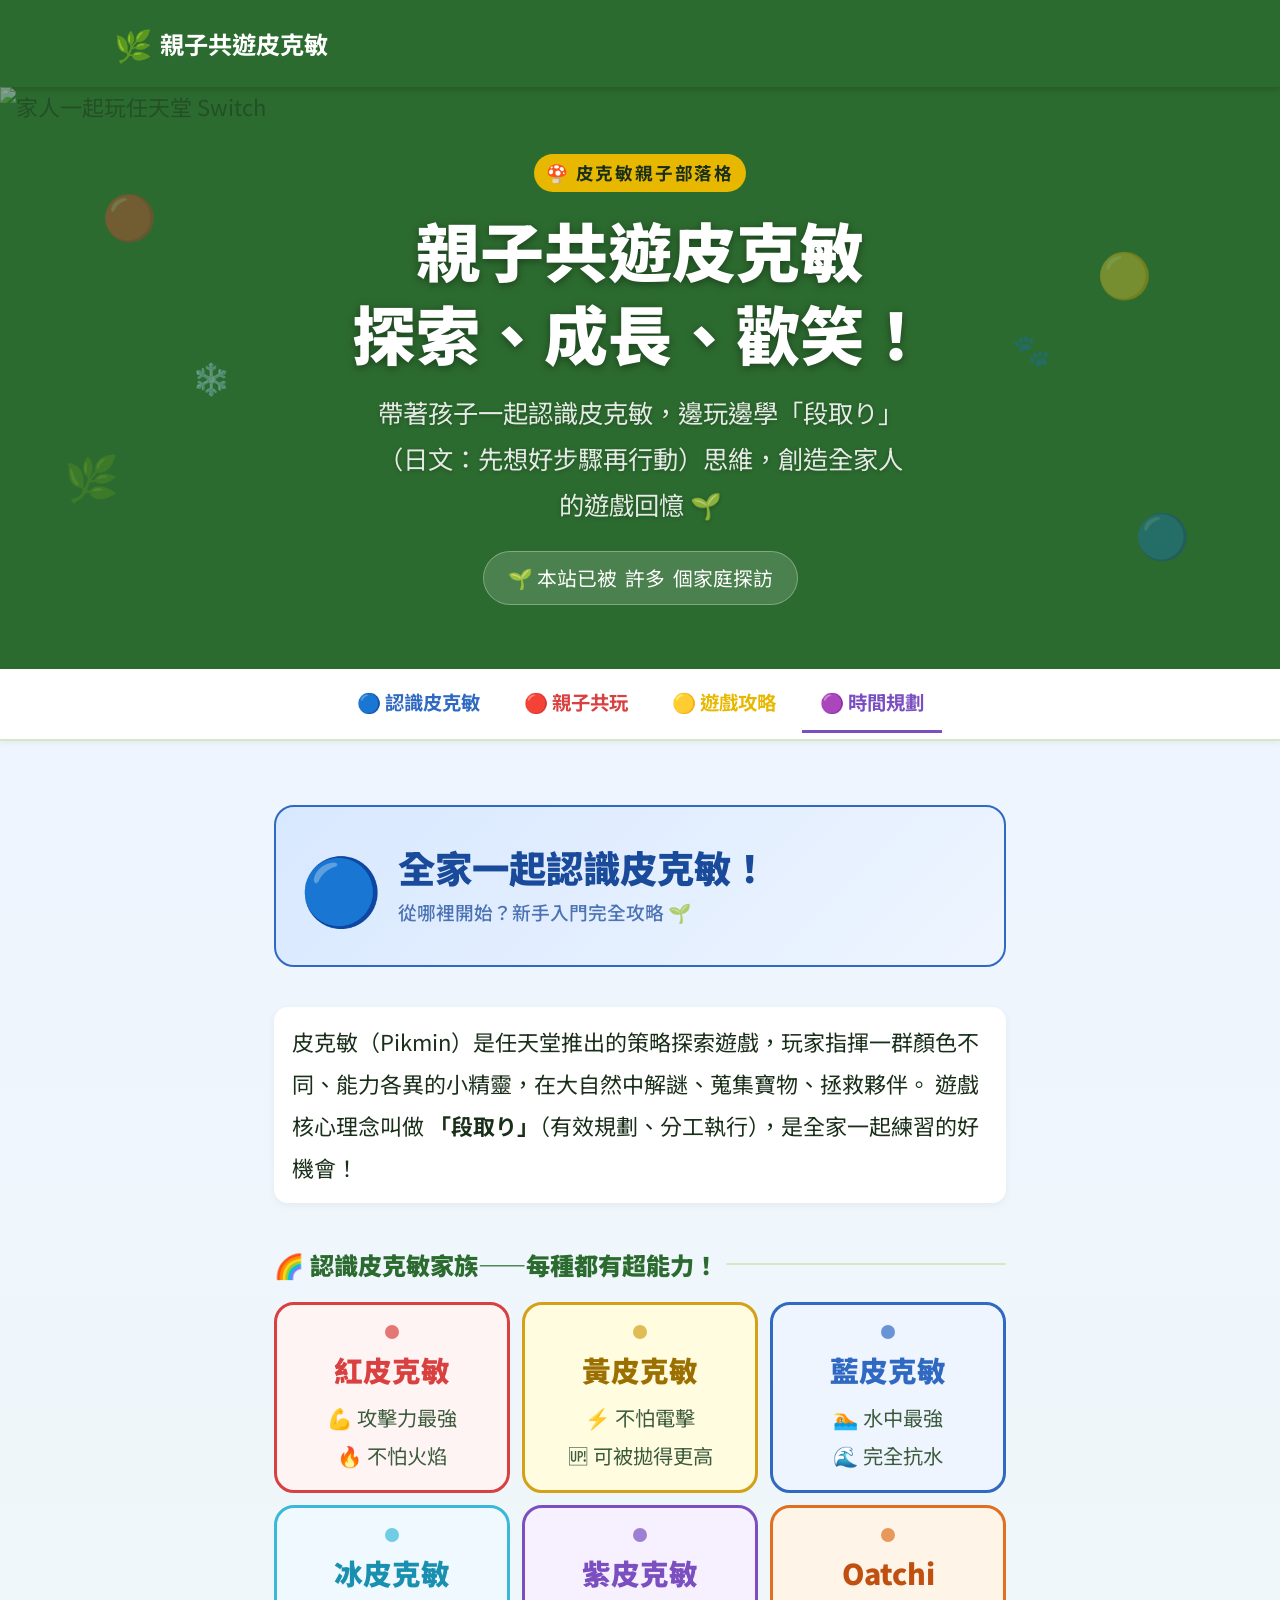
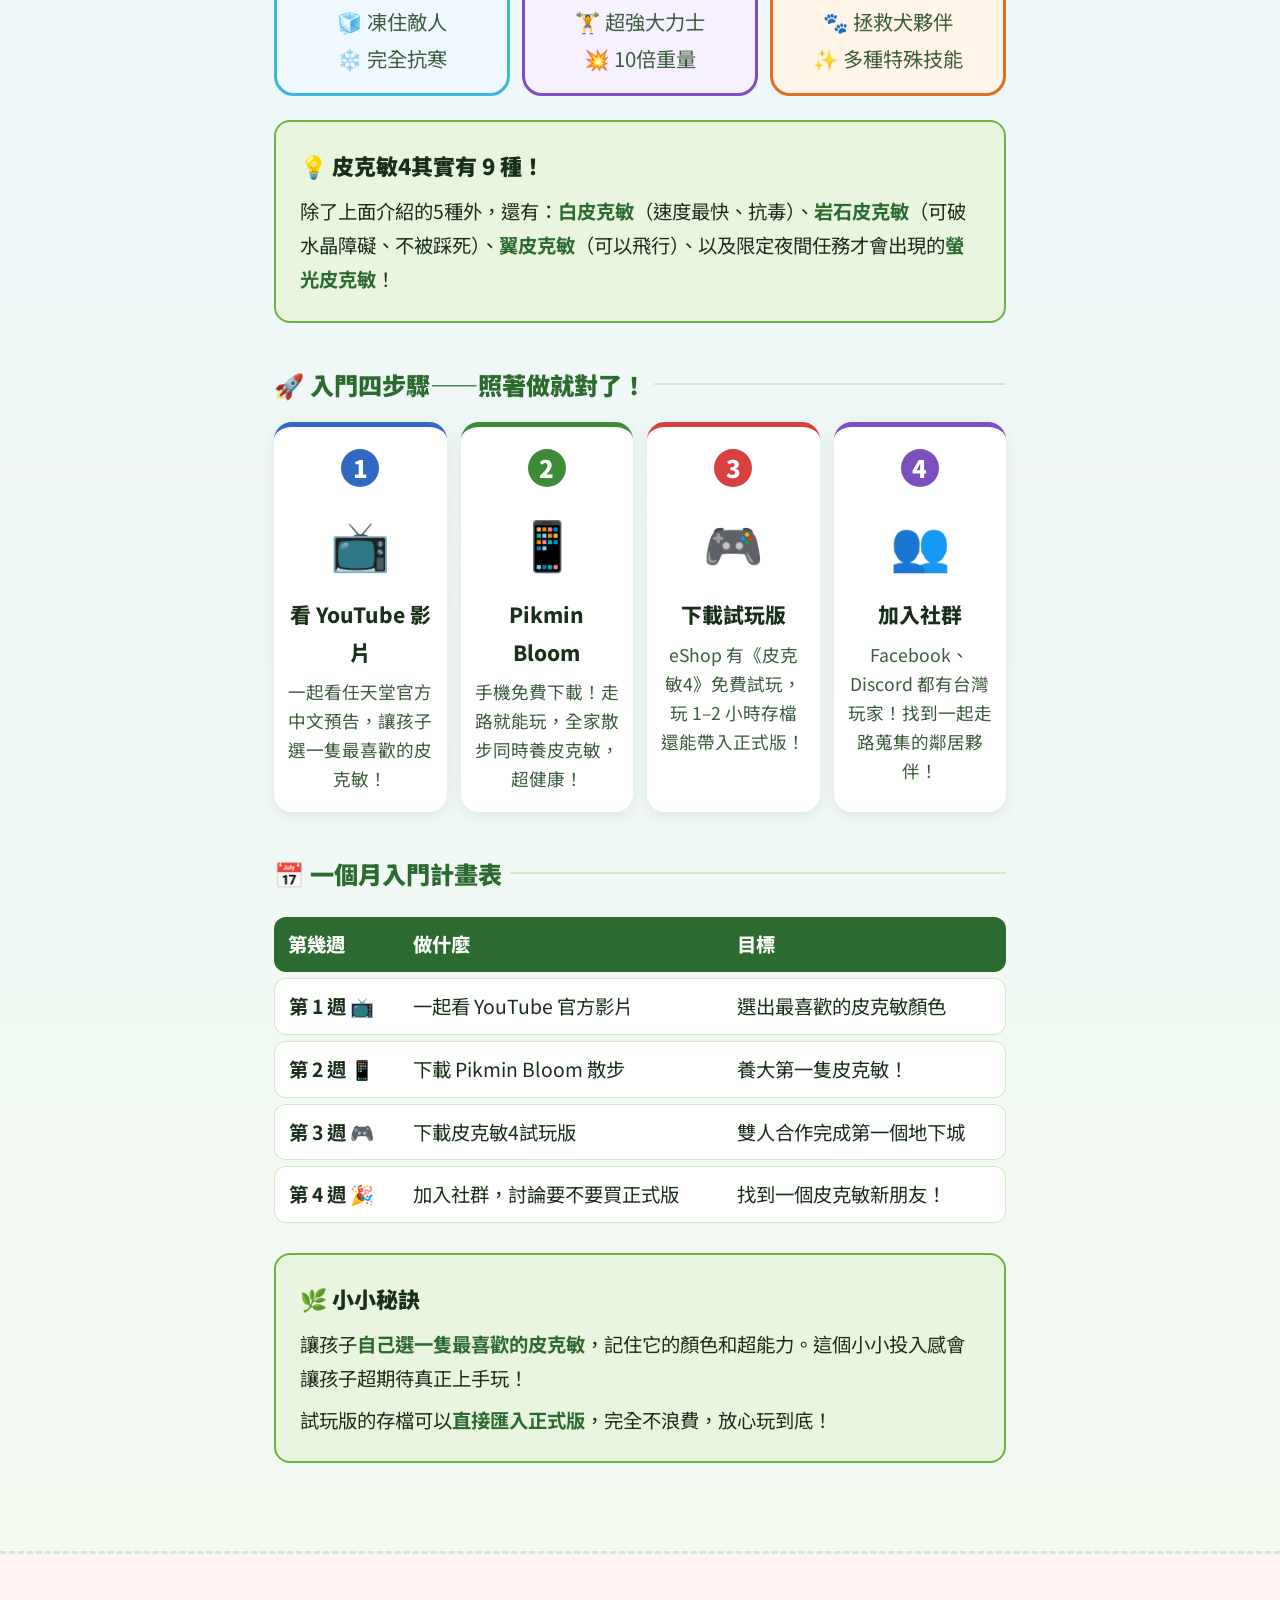
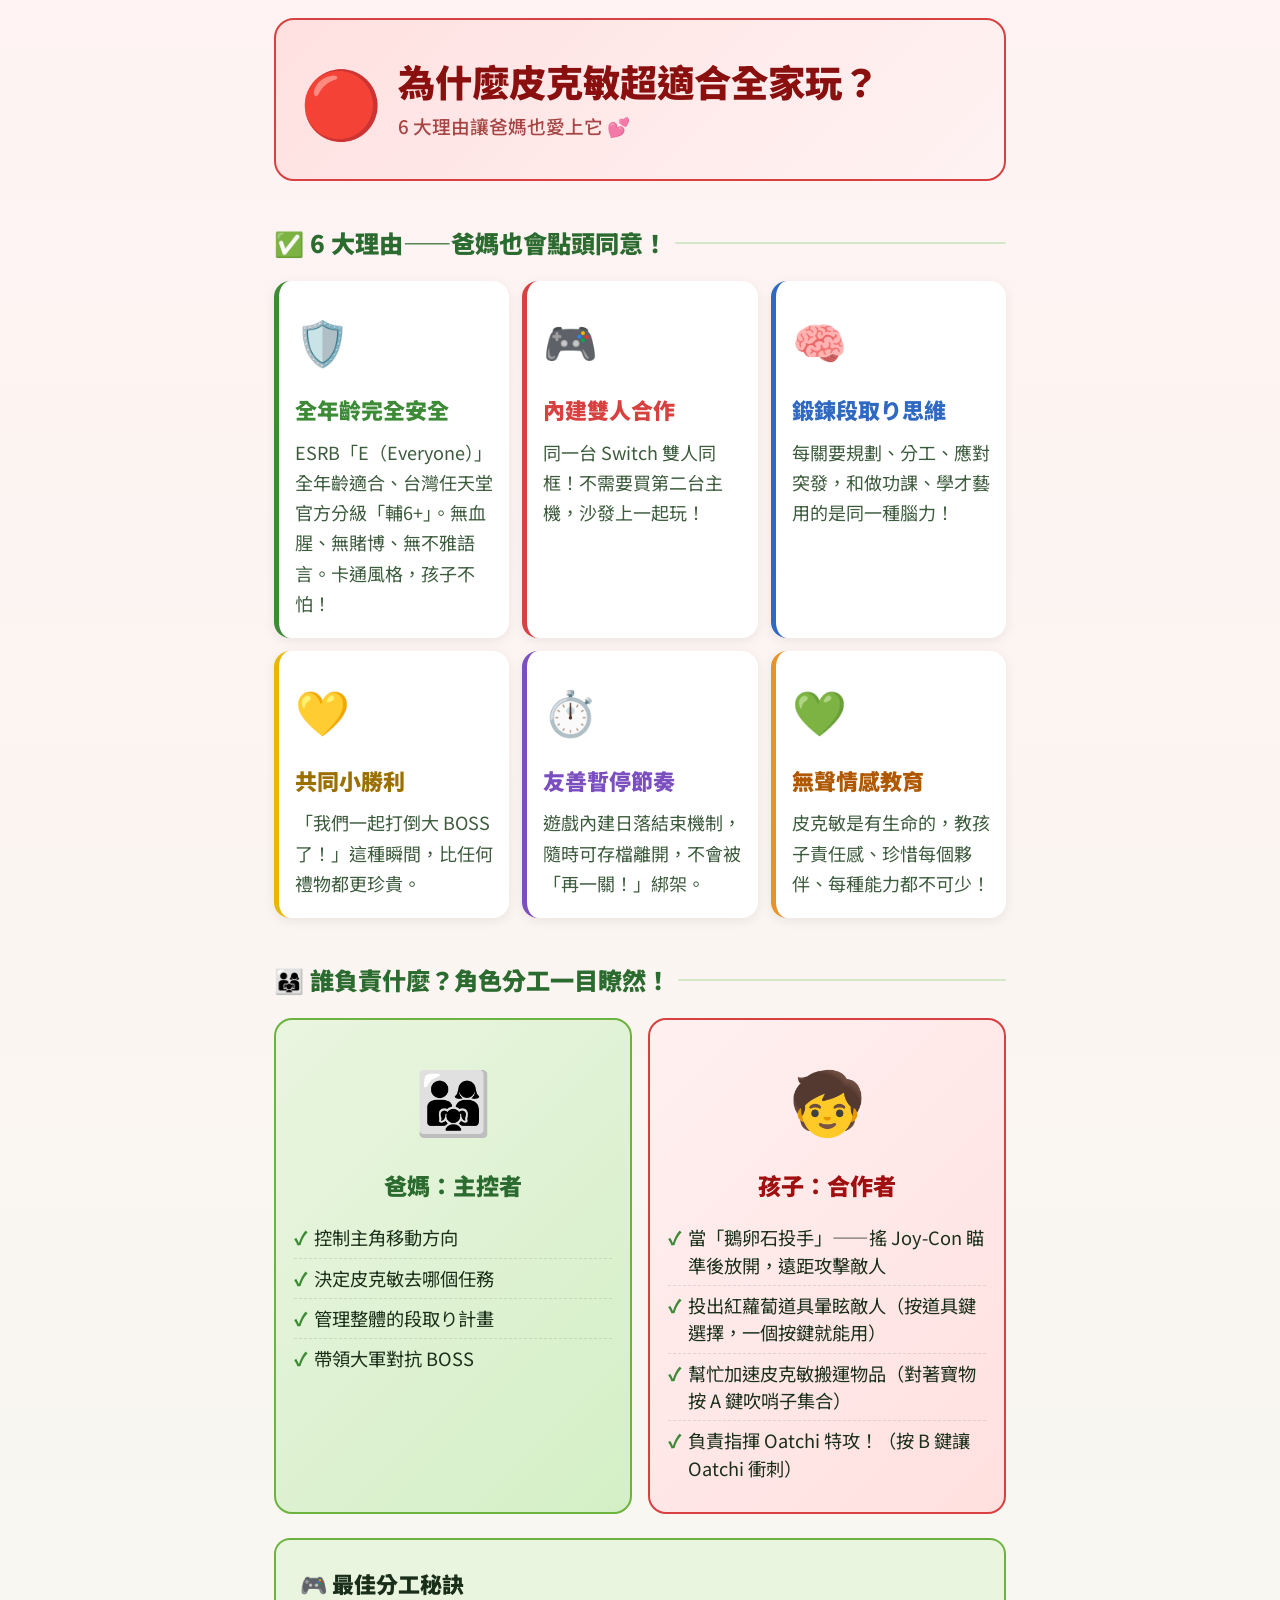
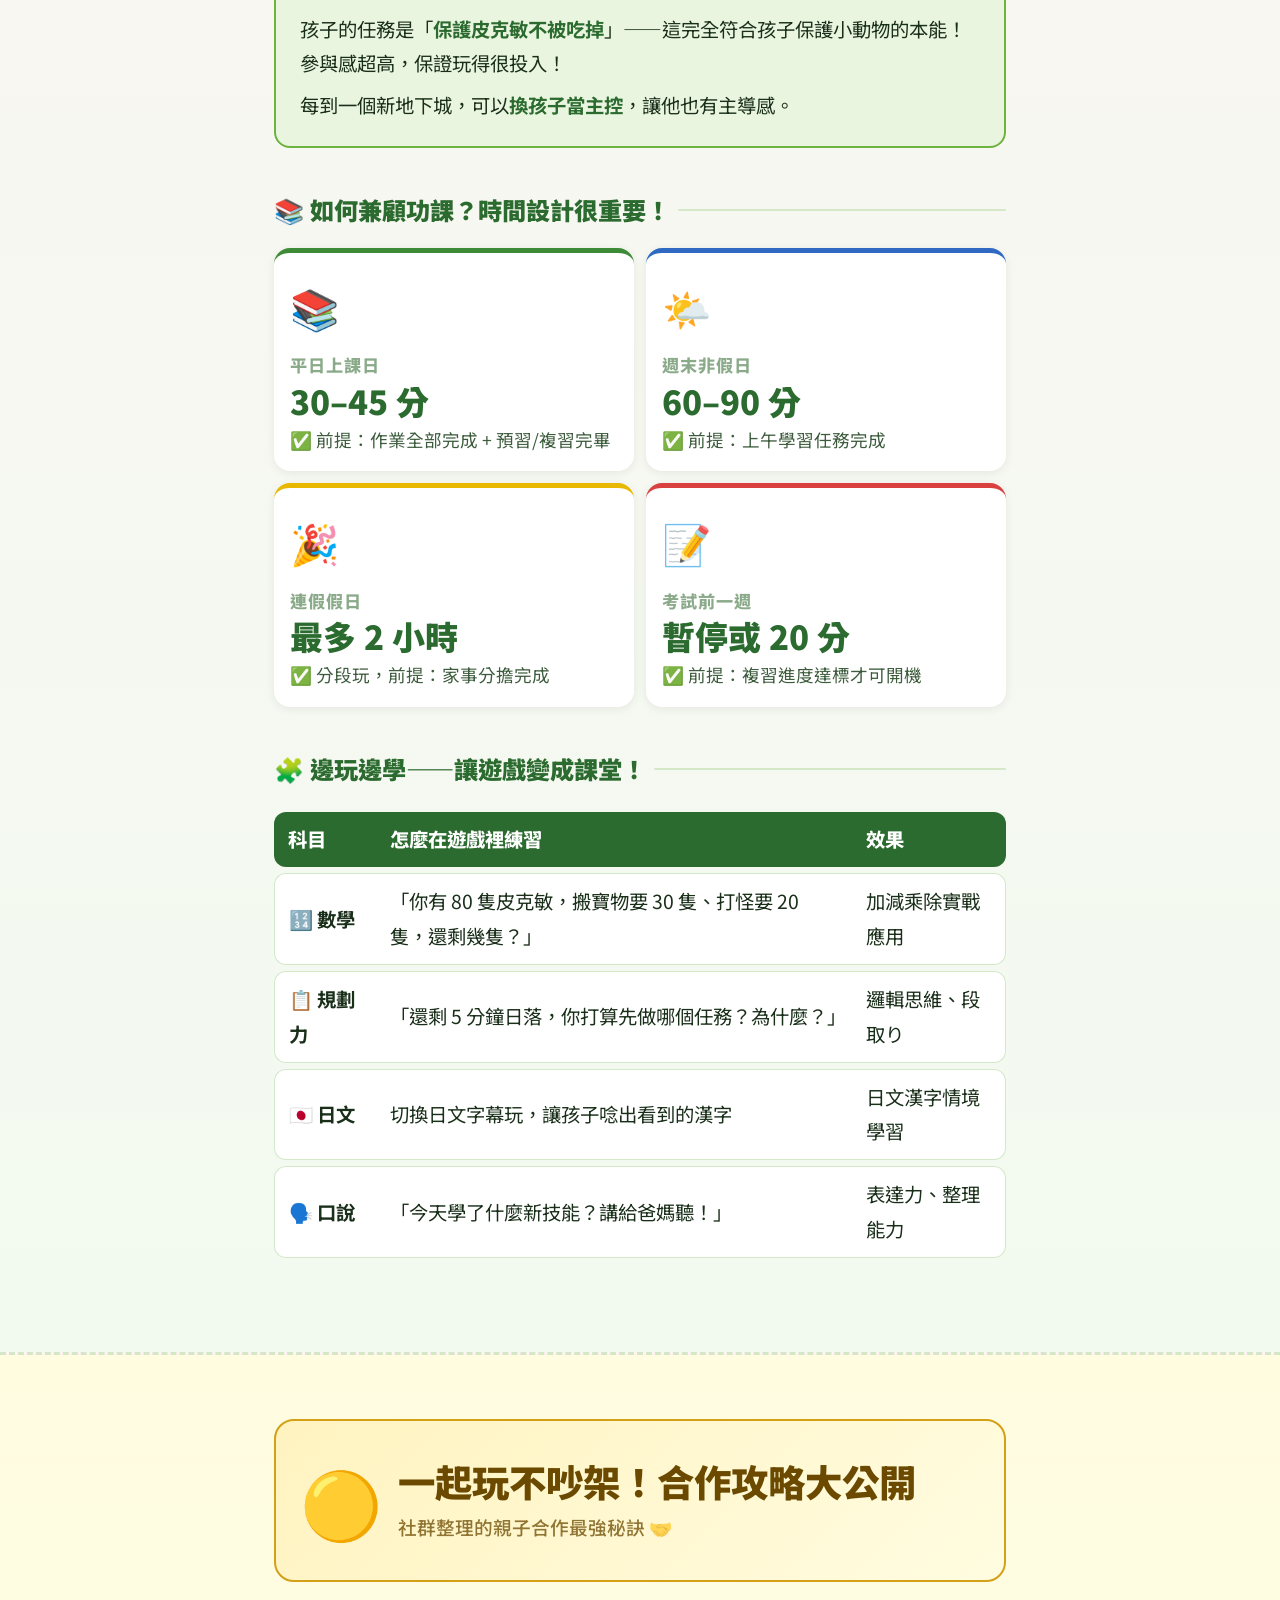
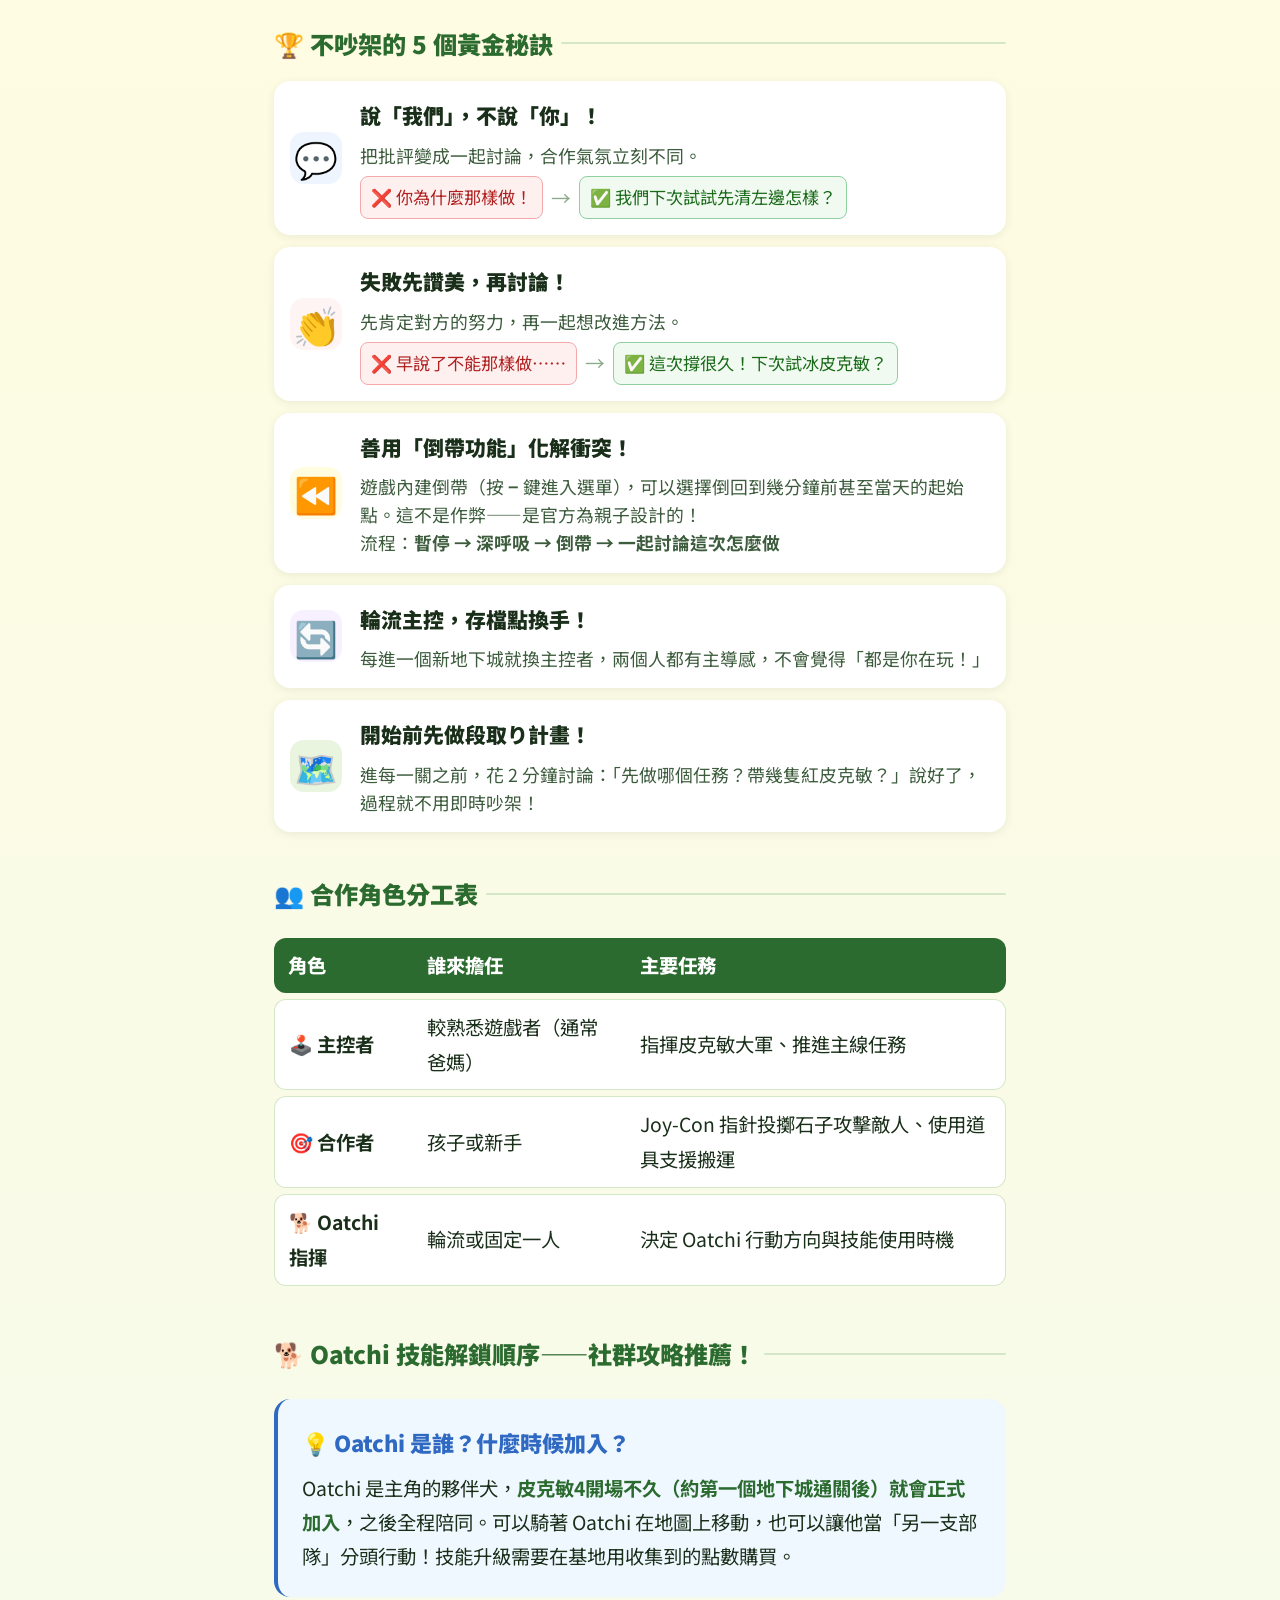
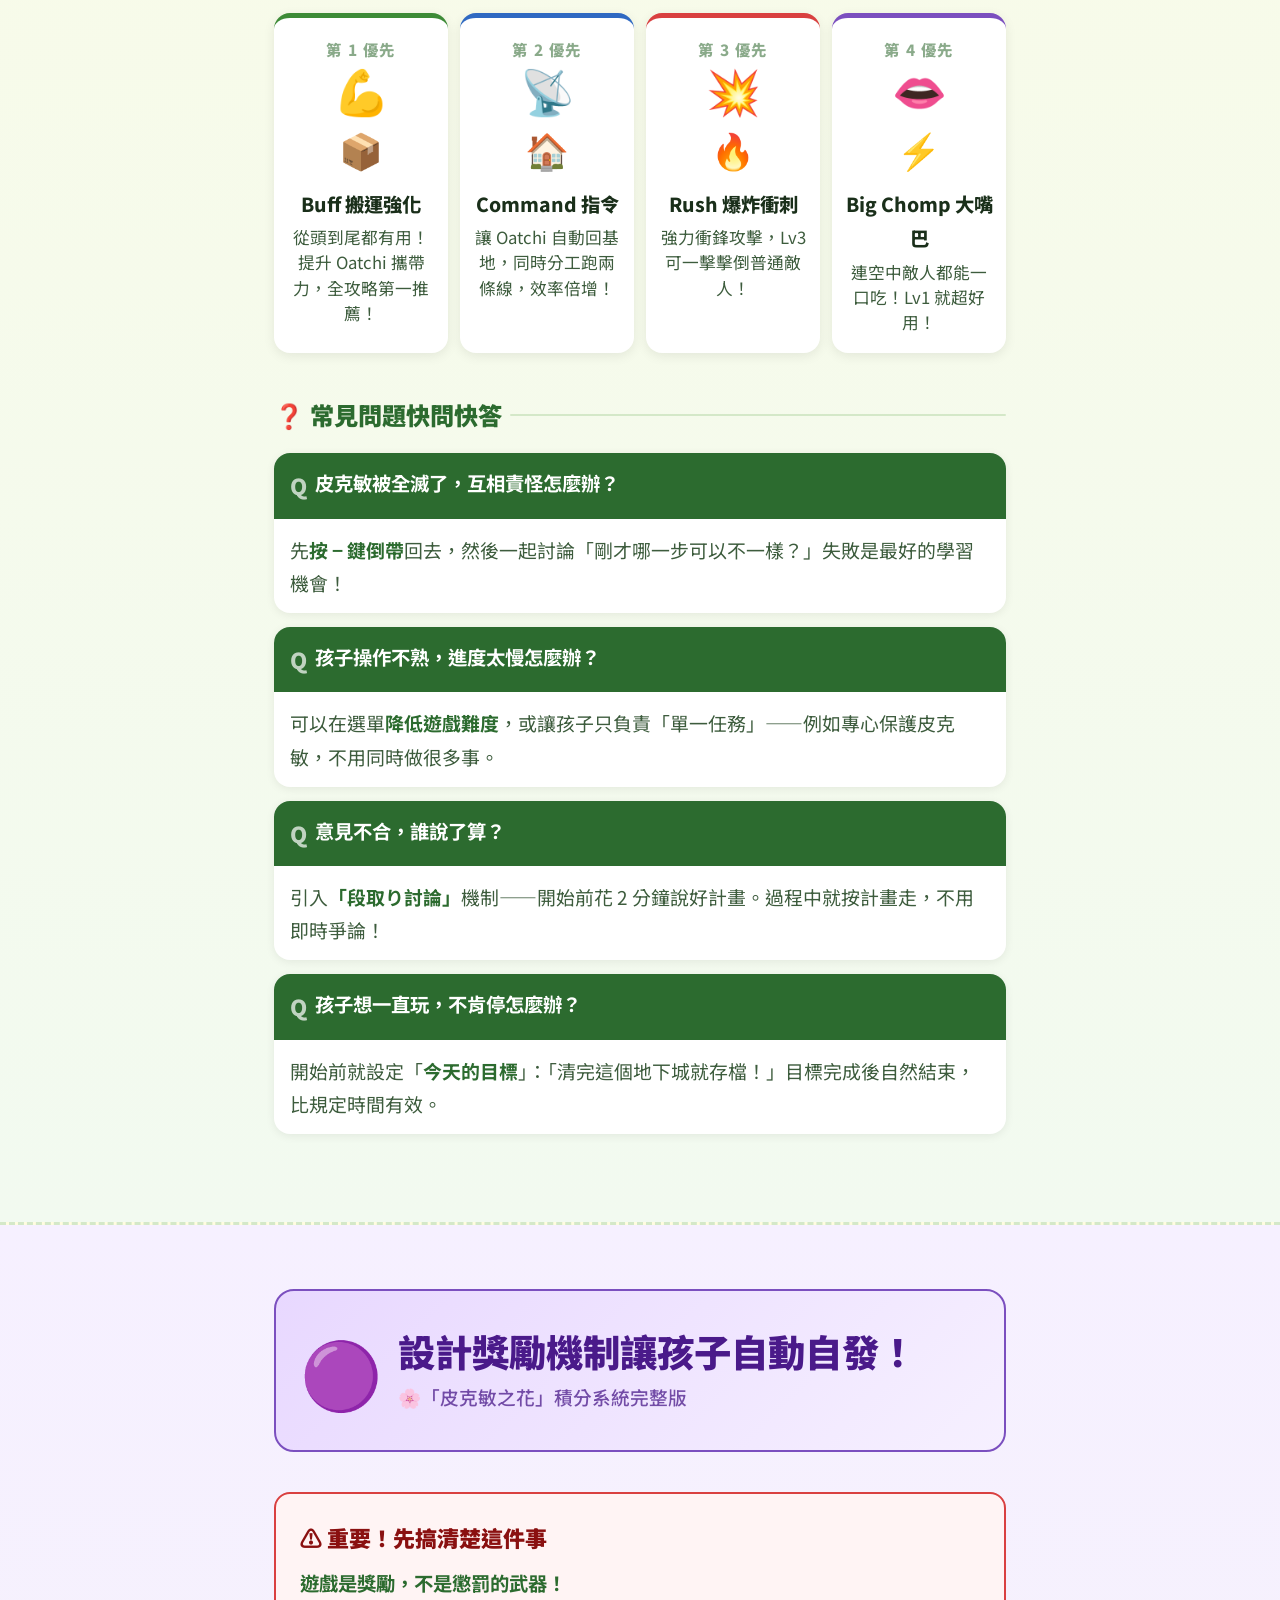
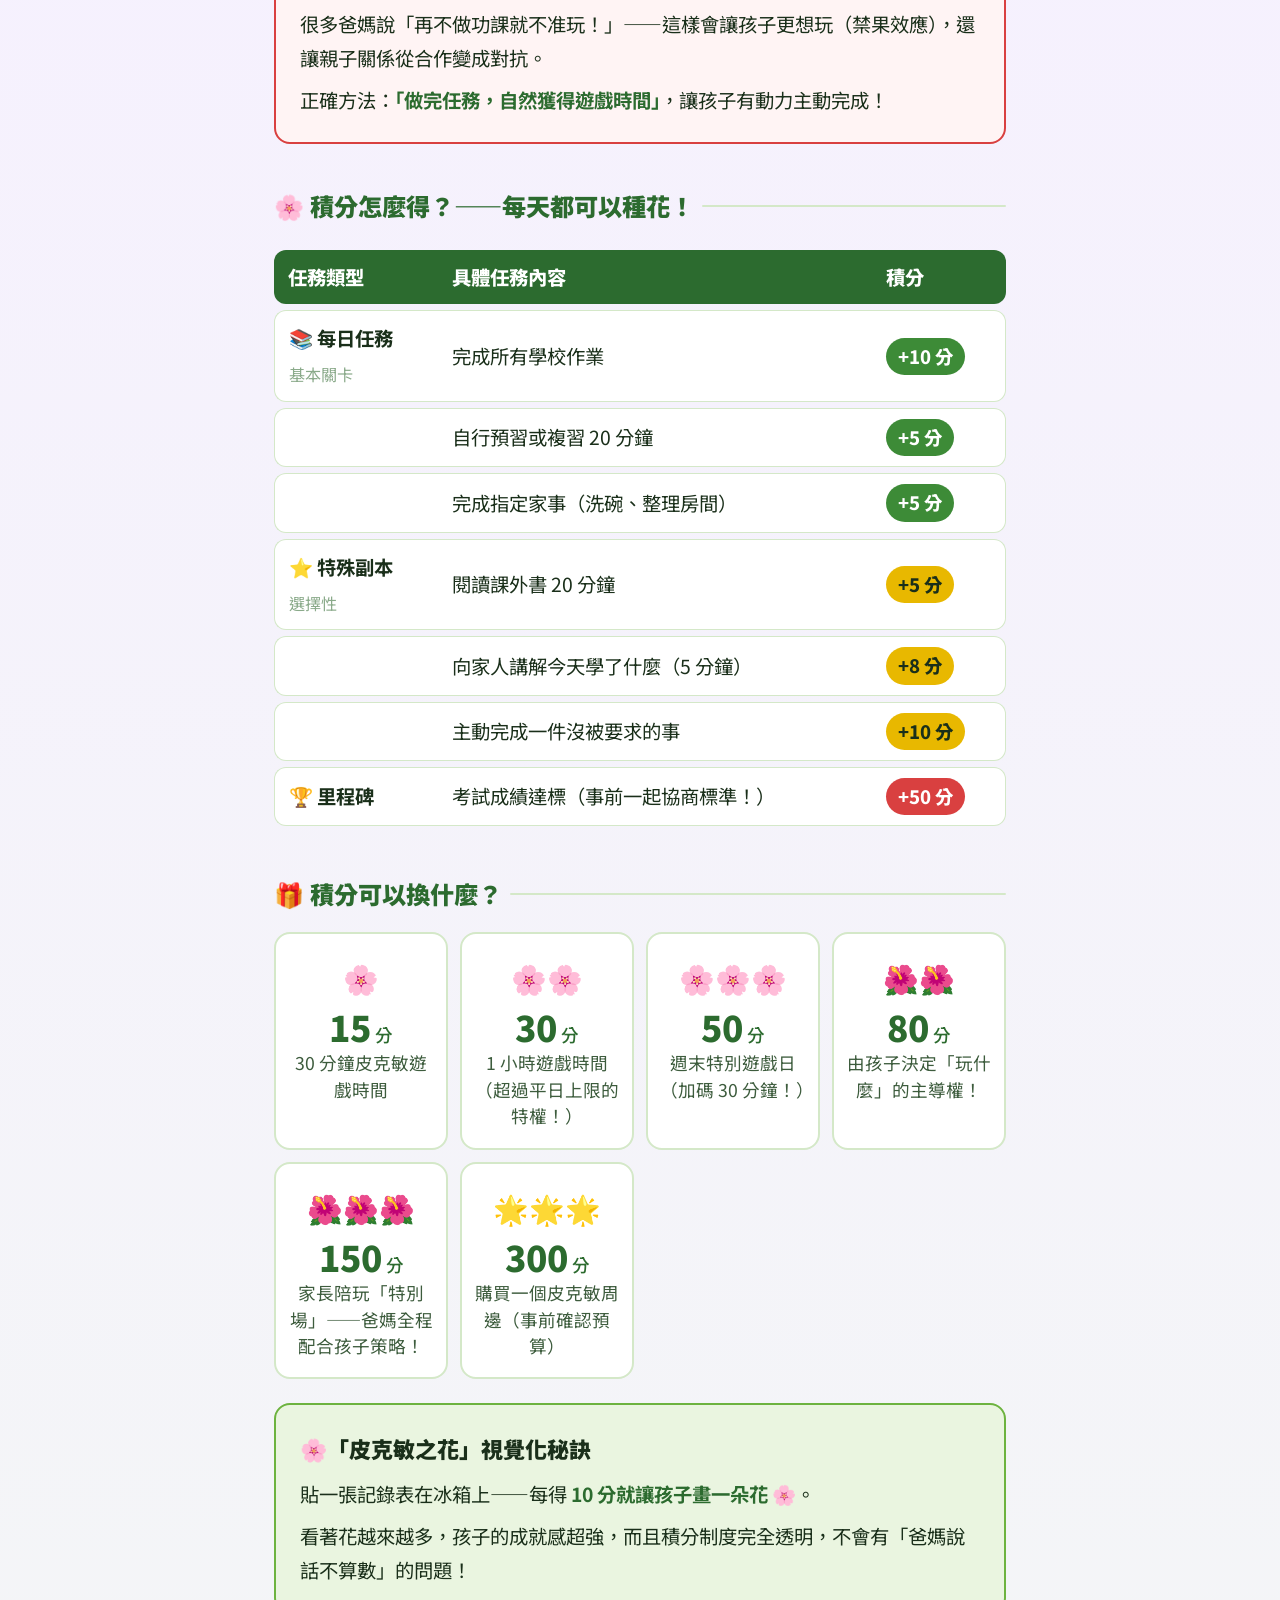
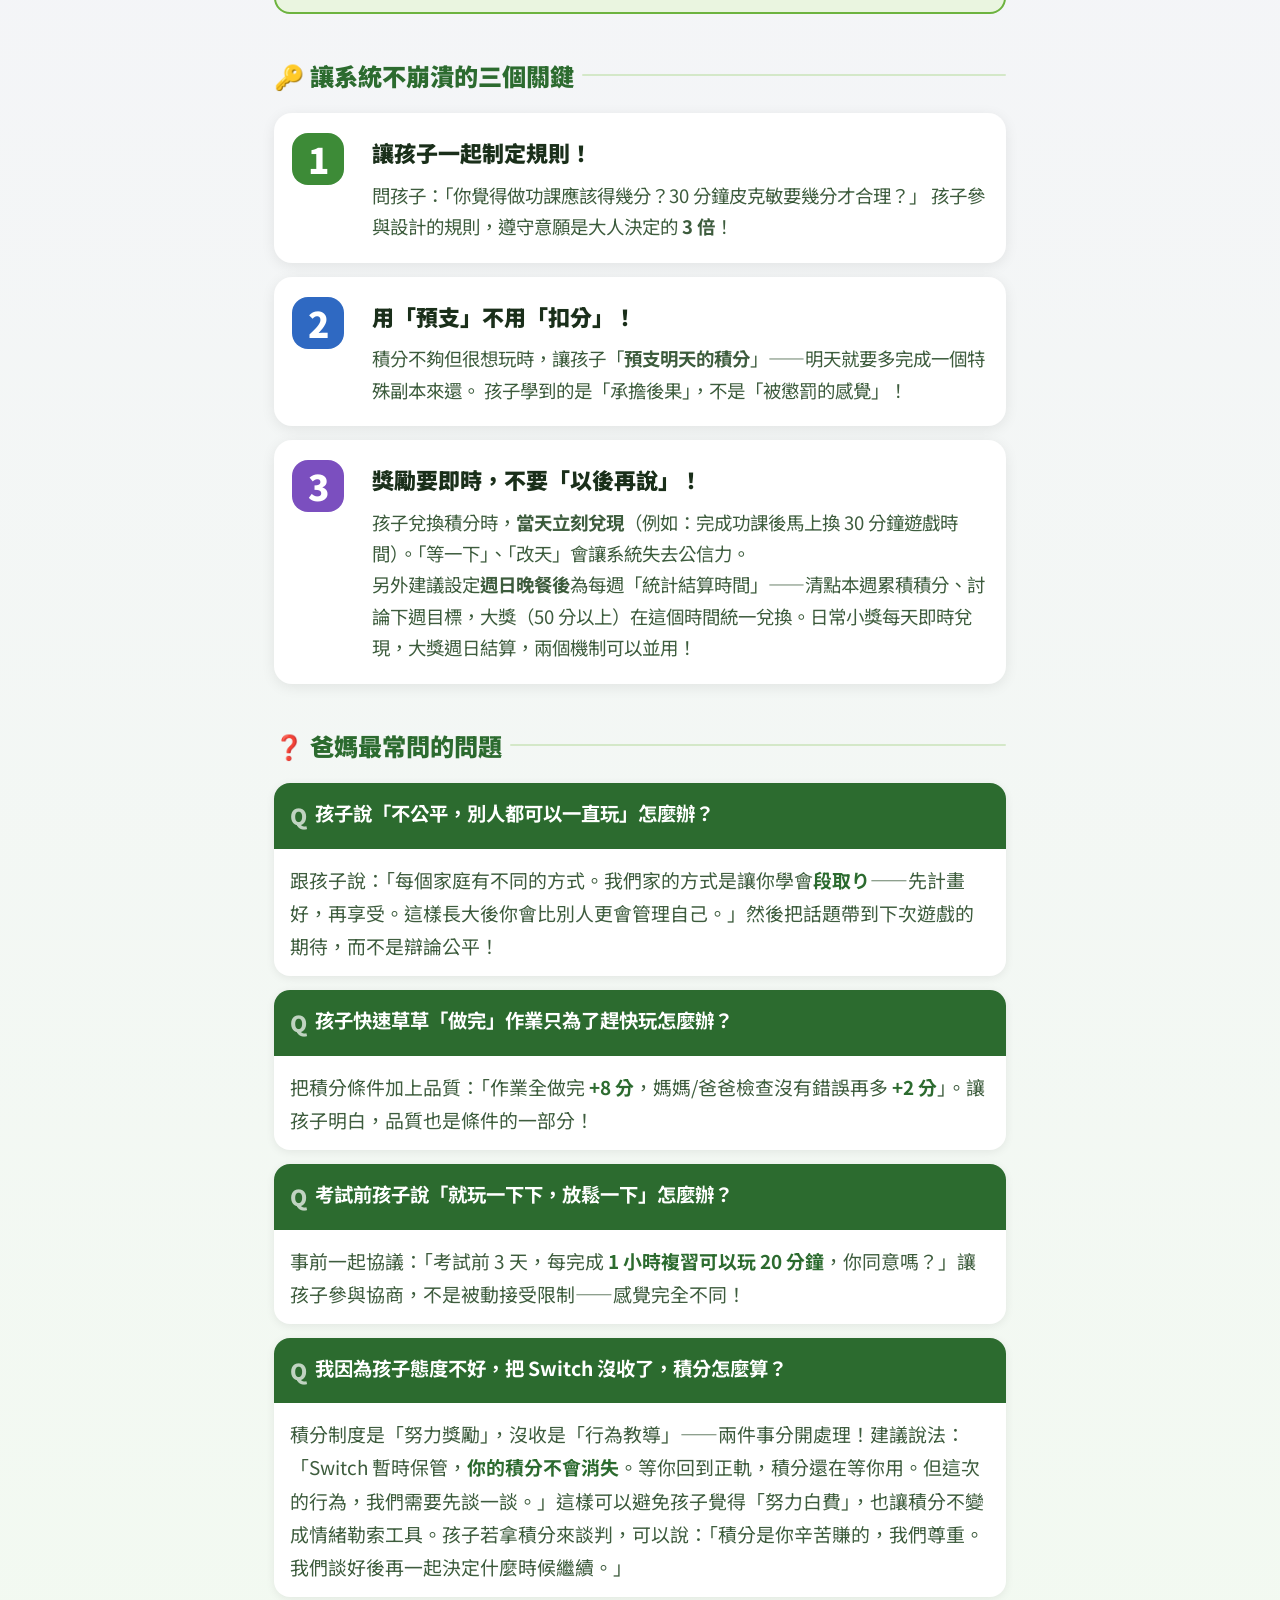
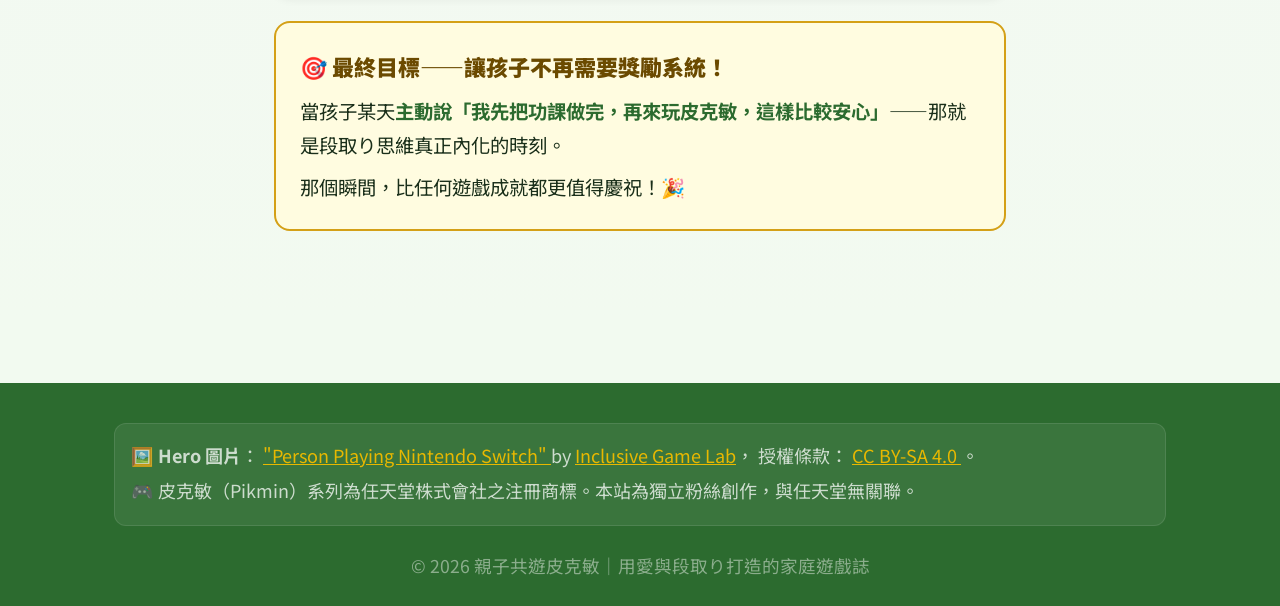
==== commit dd1ad313: "feat: 新增 OG 分享圖並更新積分表任務名稱 - 新增 images/og-image.jpg（1200x630，親子森林手機 AR 探索插畫），   og:image / twitter:im" ====
--- a/index.html
+++ b/index.html
@@ -15,12 +15,15 @@
   <meta property="og:title" content="親子共遊皮克敏 | 探索、成長、歡笑的家庭冒險">
   <meta property="og:description" content="帶著孩子一起探索皮克敏的世界，邊玩邊學「段取り」思維，創造屬於全家人的遊戲回憶。">
   <meta property="og:url" content="https://pikmin-family-blog.pages.dev/">
-  <meta property="og:image" content="https://commons.wikimedia.org/wiki/Special:Redirect/file/InclusiveGameLab_Person-Playing-Nintendo-Switch_3_CC-BY-SA.jpg">
-  <meta property="og:image:alt" content="家人一起玩任天堂 Switch">
+  <meta property="og:image" content="https://pikmin-family-blog.pages.dev/images/og-image.jpg">
+  <meta property="og:image:width" content="1200">
+  <meta property="og:image:height" content="630">
+  <meta property="og:image:type" content="image/jpeg">
+  <meta property="og:image:alt" content="親子在森林裡一起拿手機探索，身邊圍著可愛的植物小精靈">
   <meta name="twitter:card" content="summary_large_image">
   <meta name="twitter:title" content="親子共遊皮克敏 | 探索、成長、歡笑的家庭冒險">
   <meta name="twitter:description" content="帶著孩子一起探索皮克敏的世界，邊玩邊學「段取り」思維，創造屬於全家人的遊戲回憶。">
-  <meta name="twitter:image" content="https://commons.wikimedia.org/wiki/Special:Redirect/file/InclusiveGameLab_Person-Playing-Nintendo-Switch_3_CC-BY-SA.jpg">
+  <meta name="twitter:image" content="https://pikmin-family-blog.pages.dev/images/og-image.jpg">
   <script type="application/ld+json">
 {
   "@context": "https://schema.org",
@@ -553,7 +556,7 @@
         </thead>
         <tbody>
           <tr>
-            <td>📚 基礎任務<br><small style="font-weight:400;color:var(--text-muted)">每日必做</small></td>
+            <td>📚 每日任務<br><small style="font-weight:400;color:var(--text-muted)">基本關卡</small></td>
             <td>完成所有學校作業</td>
             <td><span class="score-badge">+10 分</span></td>
           </tr>
@@ -568,7 +571,7 @@
             <td><span class="score-badge">+5 分</span></td>
           </tr>
           <tr>
-            <td>⭐ 加分任務<br><small style="font-weight:400;color:var(--text-muted)">選擇性</small></td>
+            <td>⭐ 特殊副本<br><small style="font-weight:400;color:var(--text-muted)">選擇性</small></td>
             <td>閱讀課外書 20 分鐘</td>
             <td><span class="score-badge bonus">+5 分</span></td>
           </tr>
@@ -647,7 +650,7 @@
           <div class="principle-num" style="background:#2F69C2">2</div>
           <div class="principle-body">
             <h4>用「預支」不用「扣分」！</h4>
-            <p>積分不夠但很想玩時，讓孩子「<strong>預支明天的積分</strong>」——明天就要多完成一個加分任務來還。
+            <p>積分不夠但很想玩時，讓孩子「<strong>預支明天的積分</strong>」——明天就要多完成一個特殊副本來還。
             孩子學到的是「承擔後果」，不是「被懲罰的感覺」！</p>
           </div>
         </div>
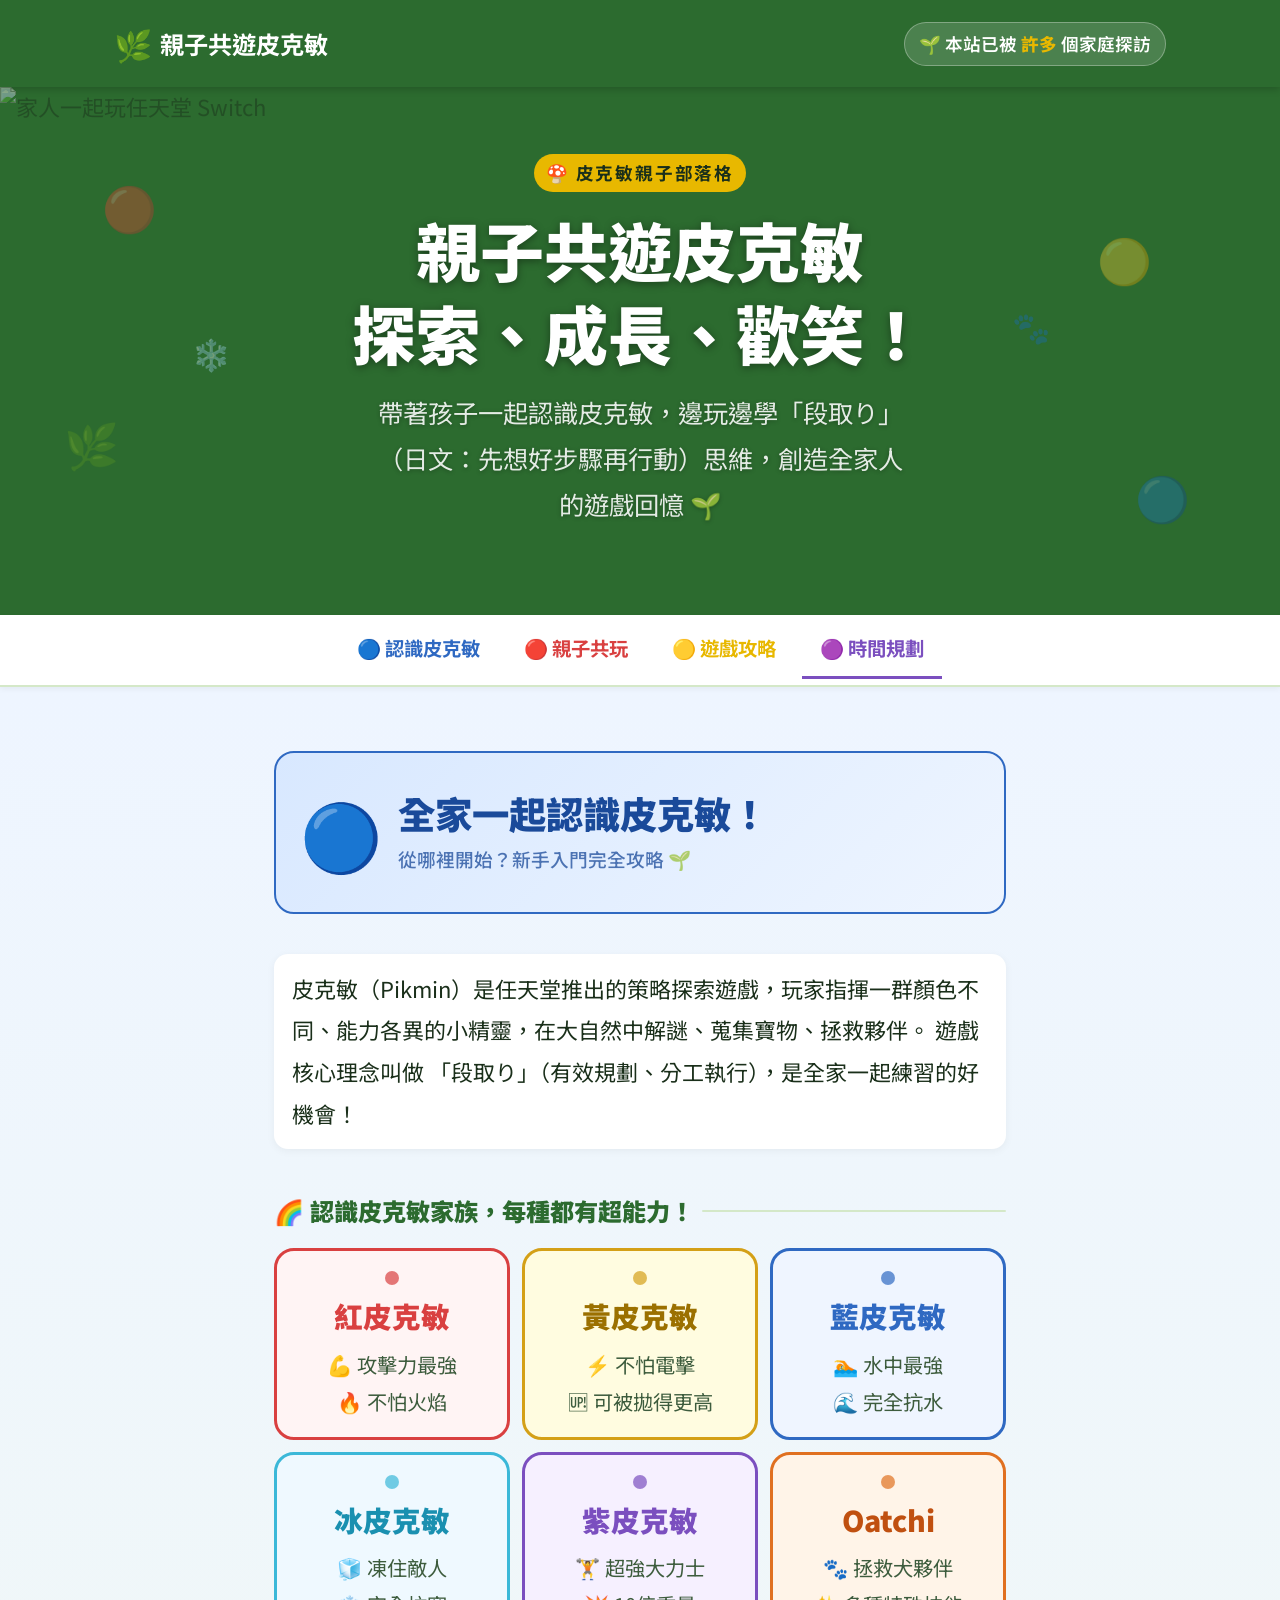
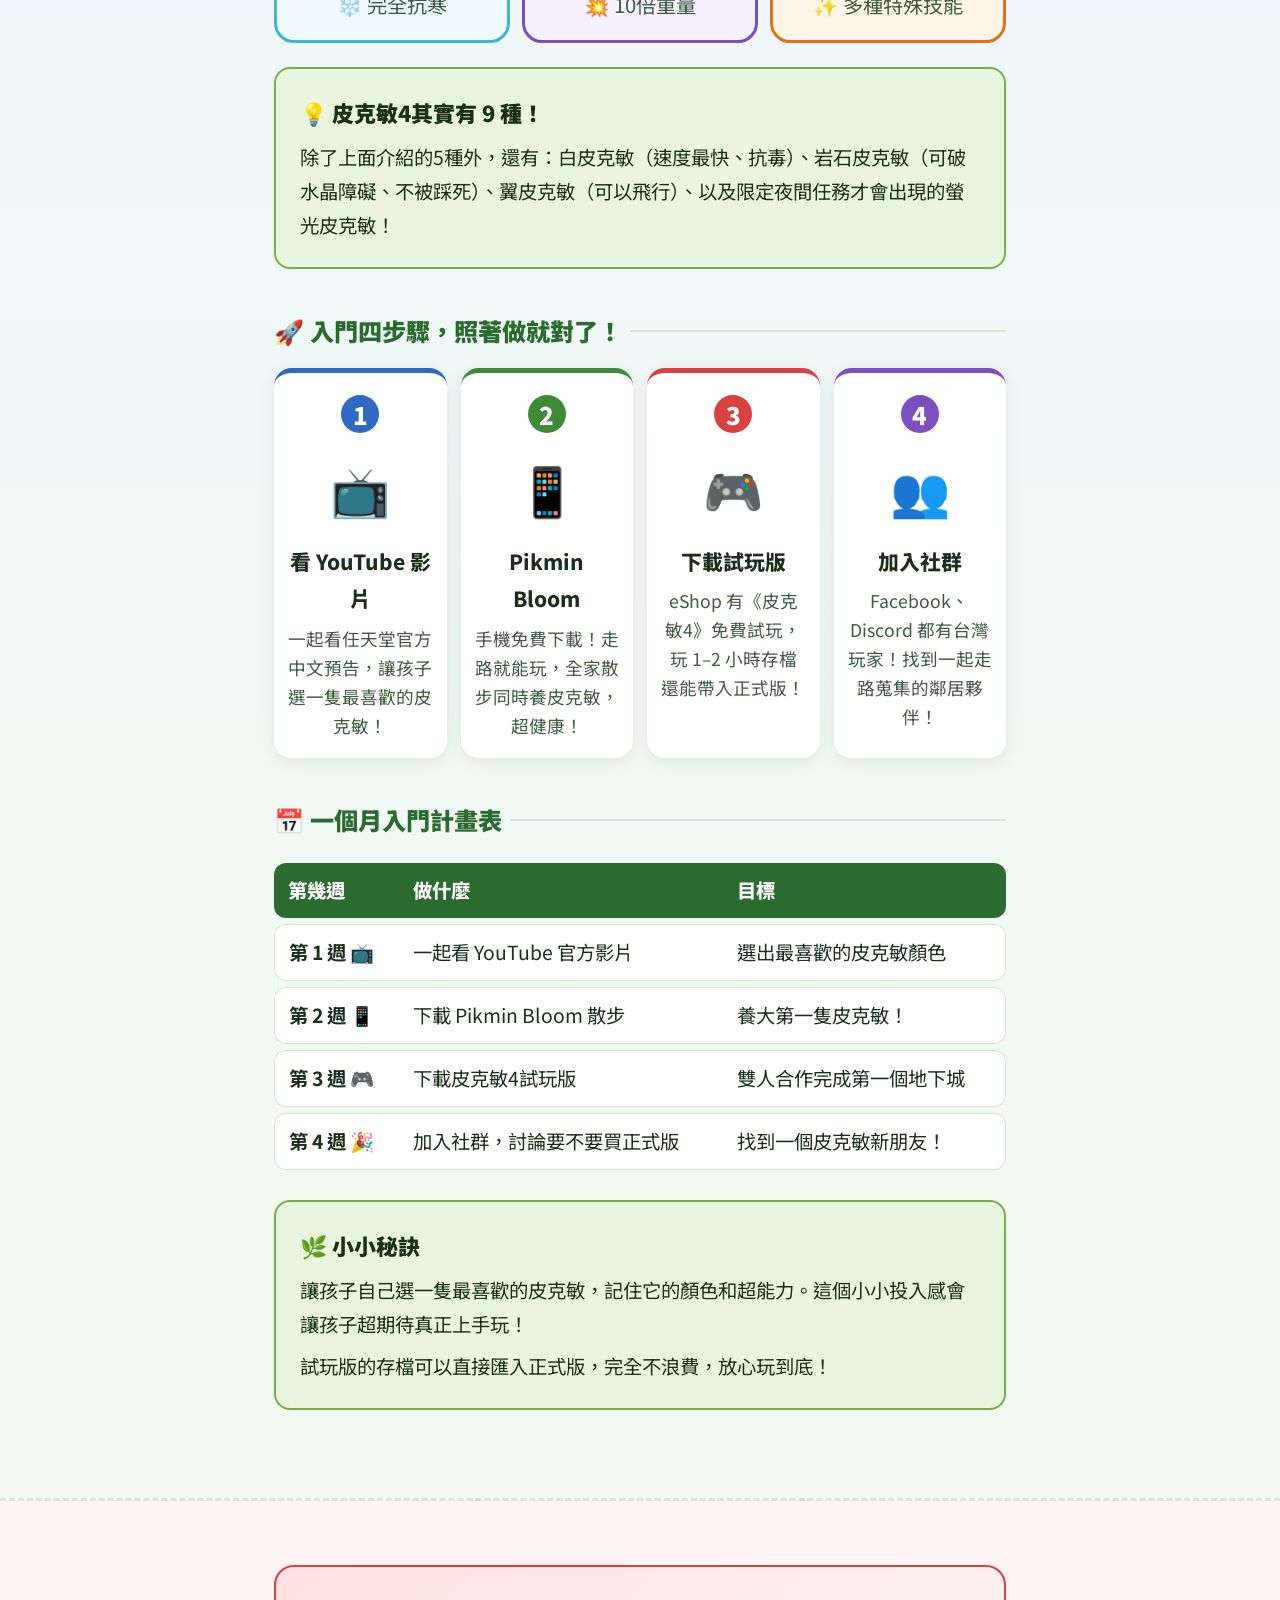
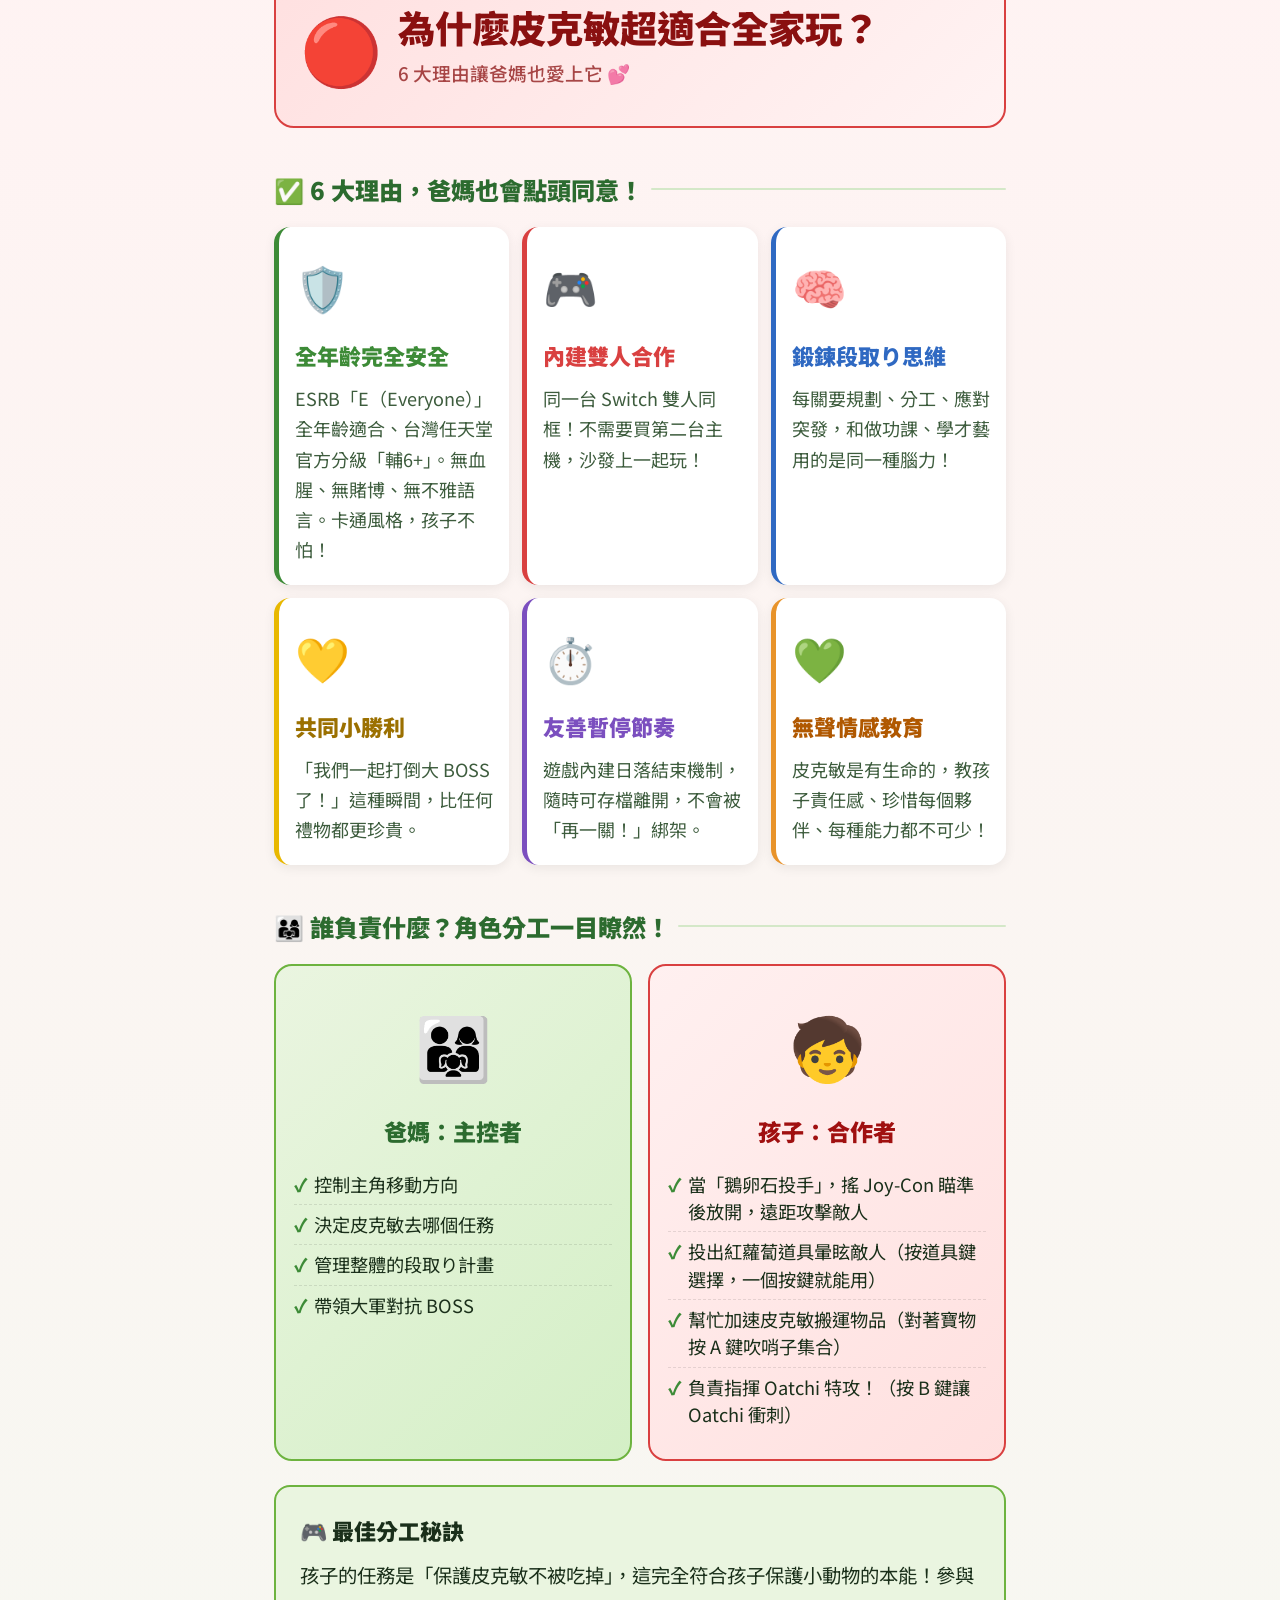
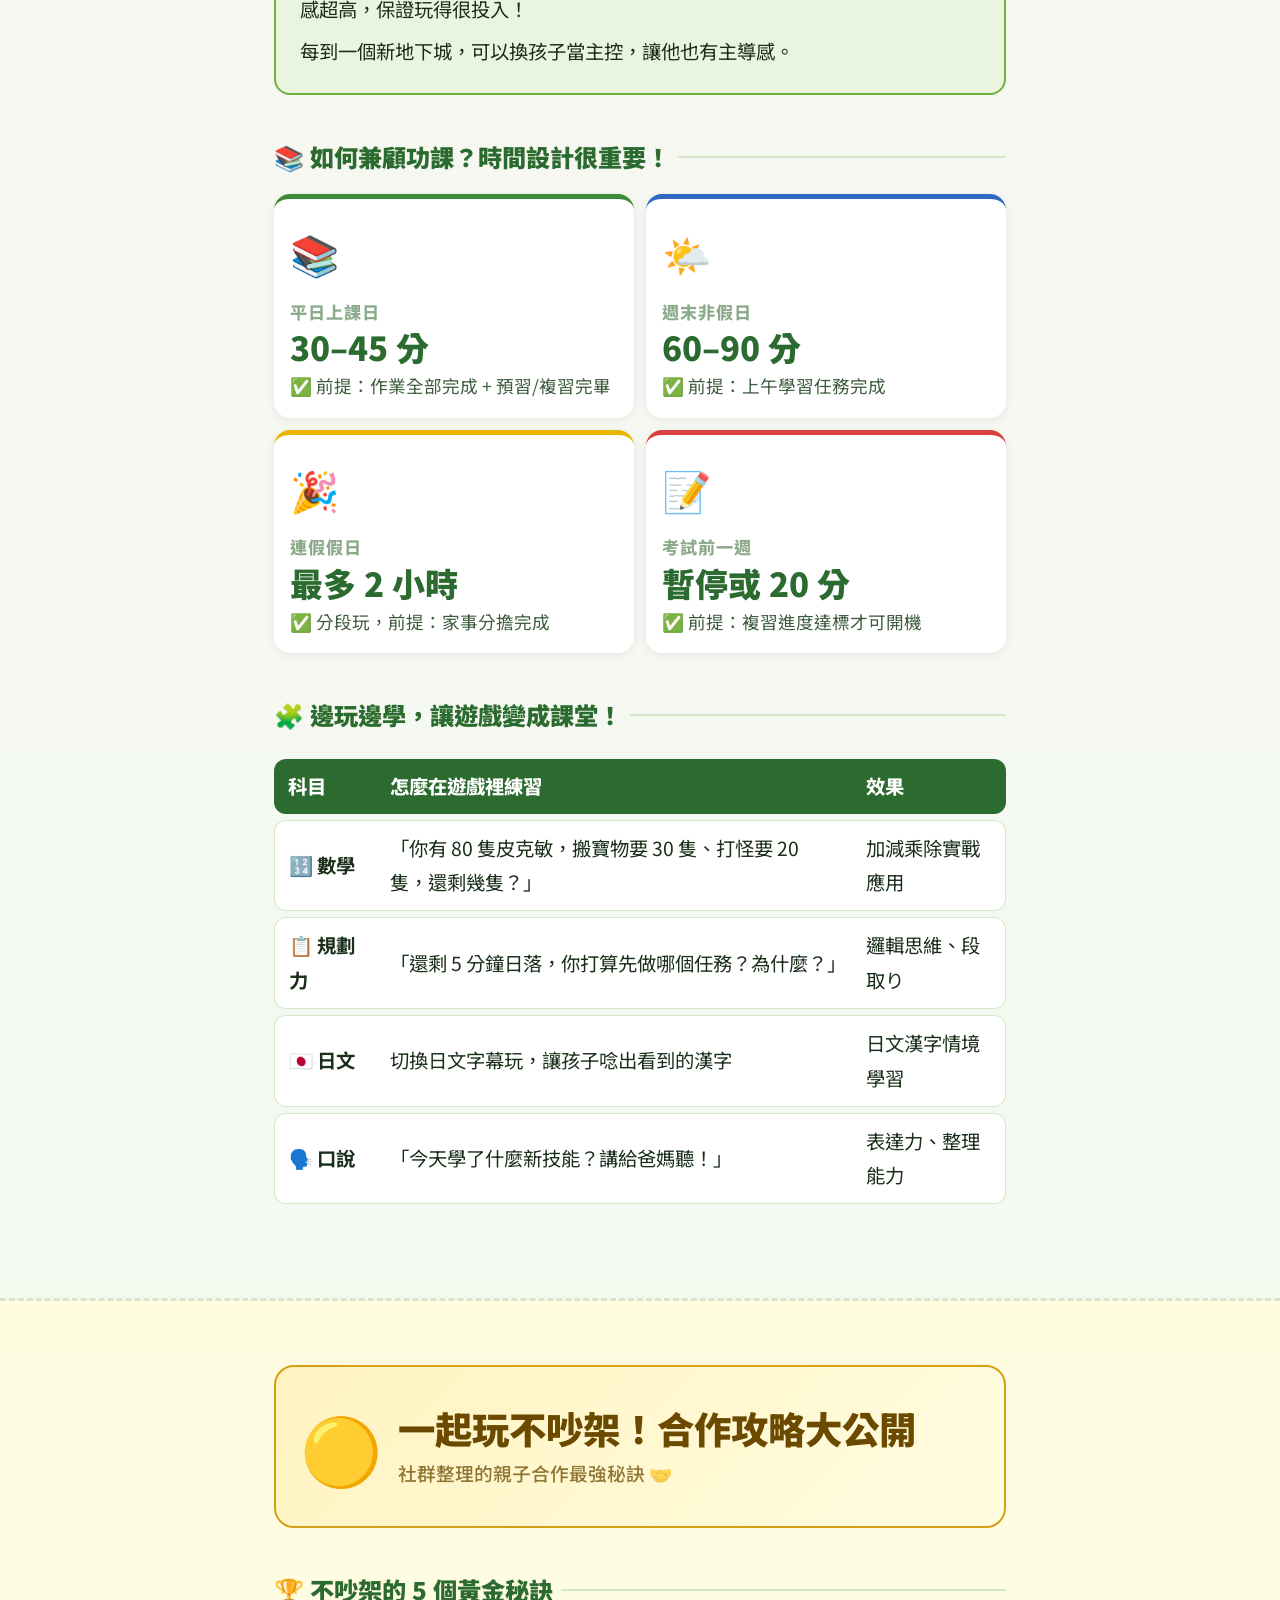
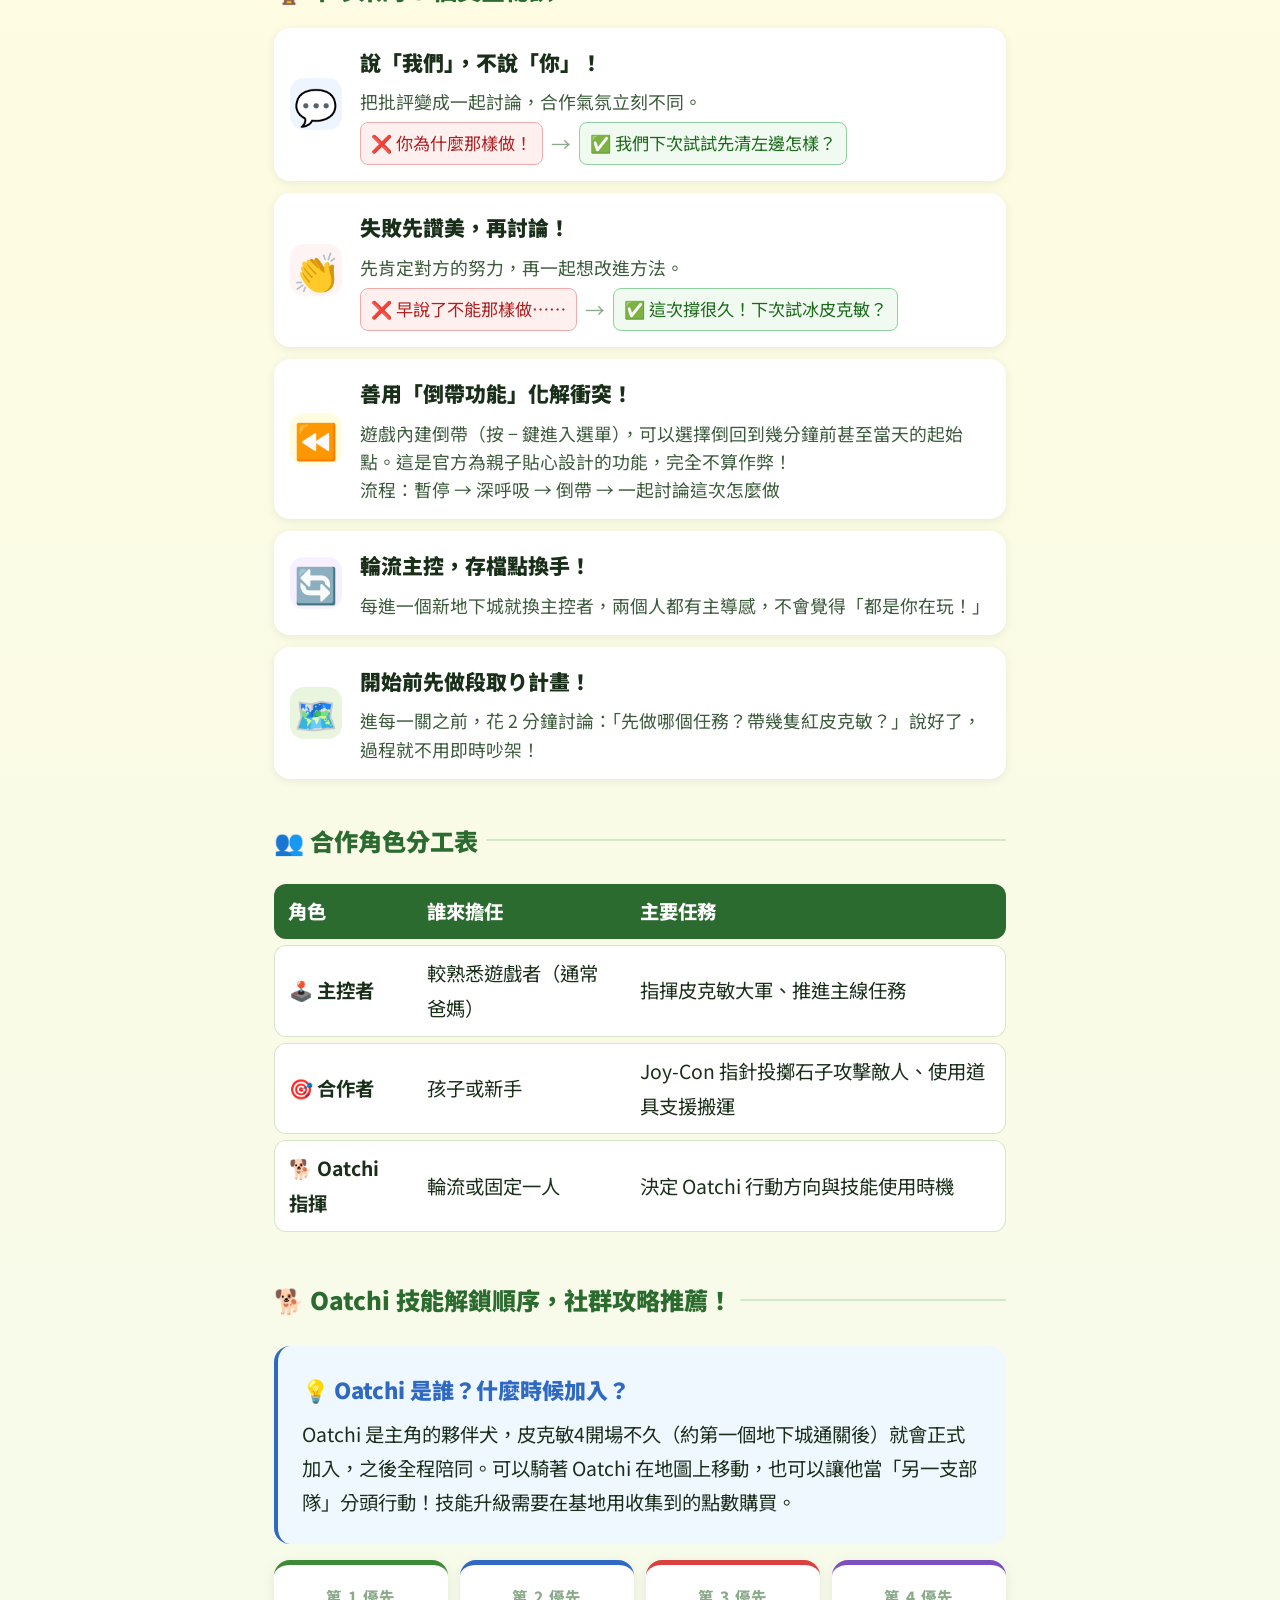
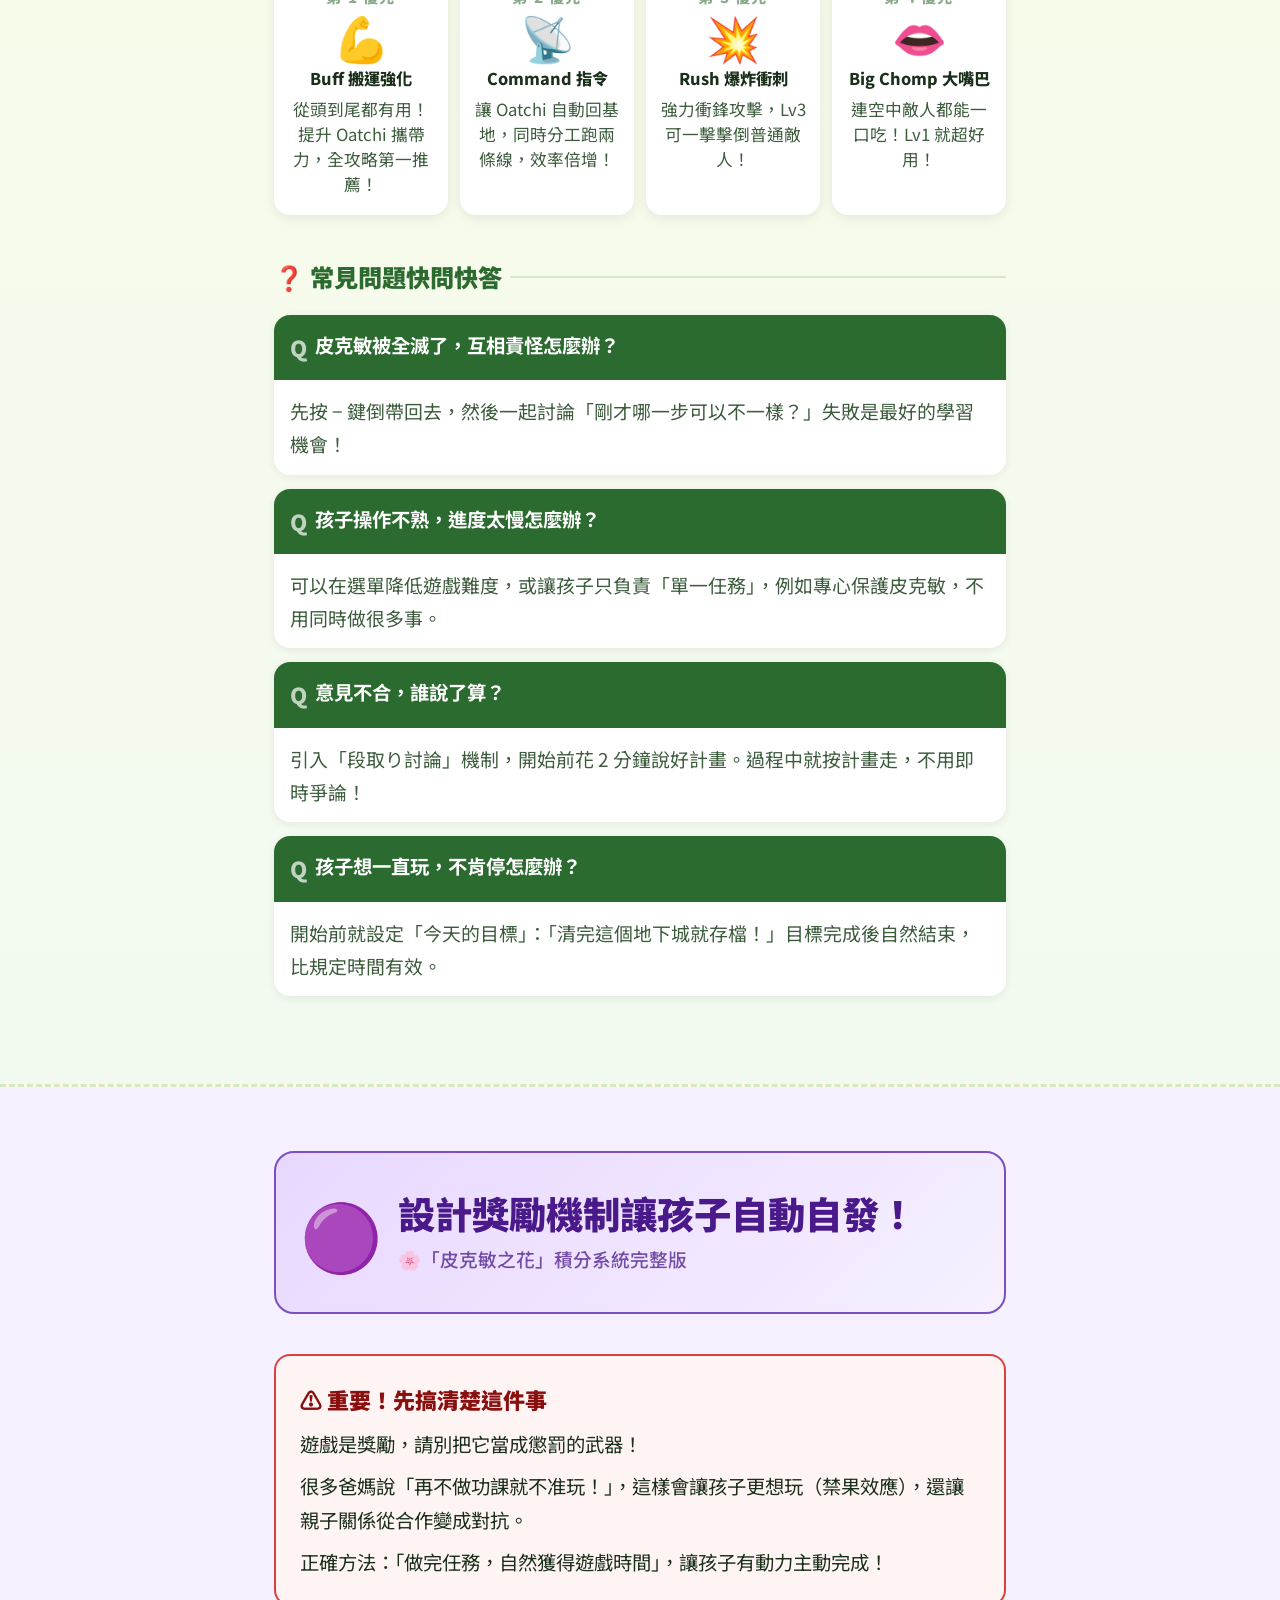
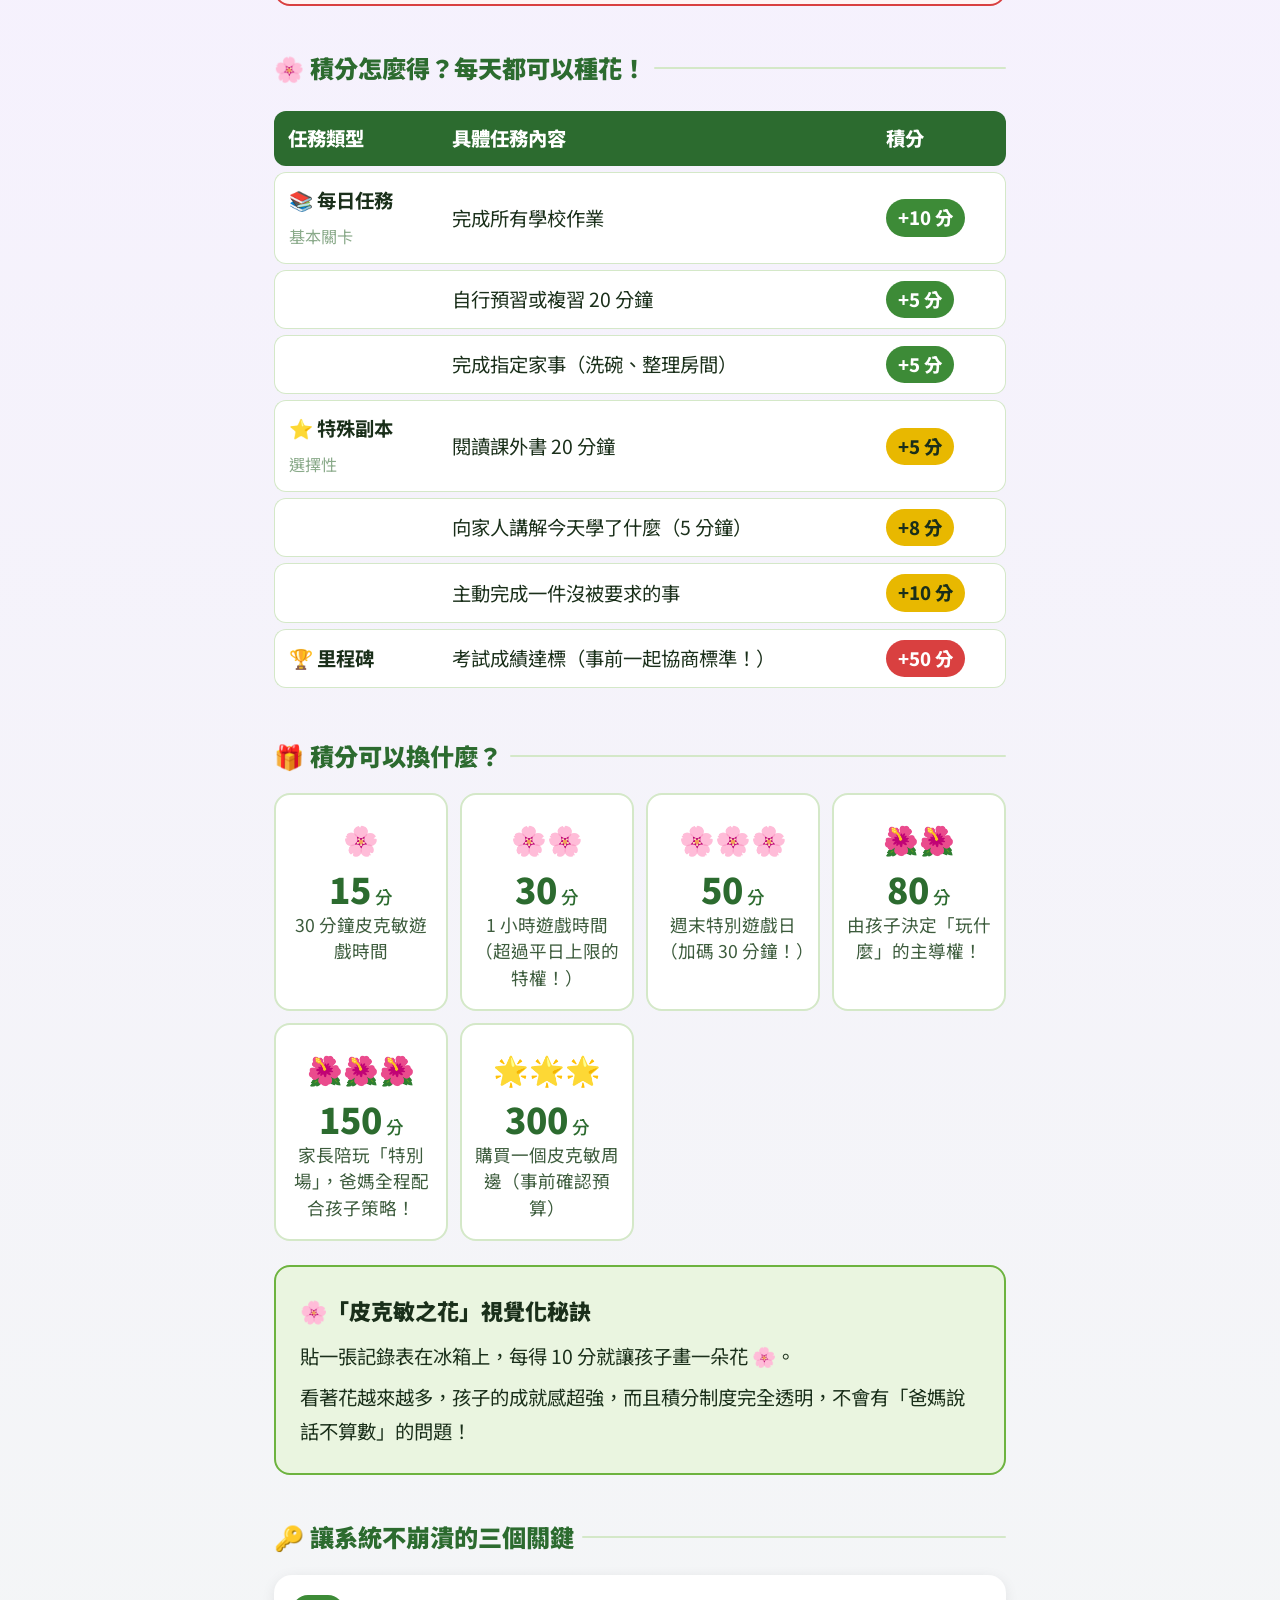
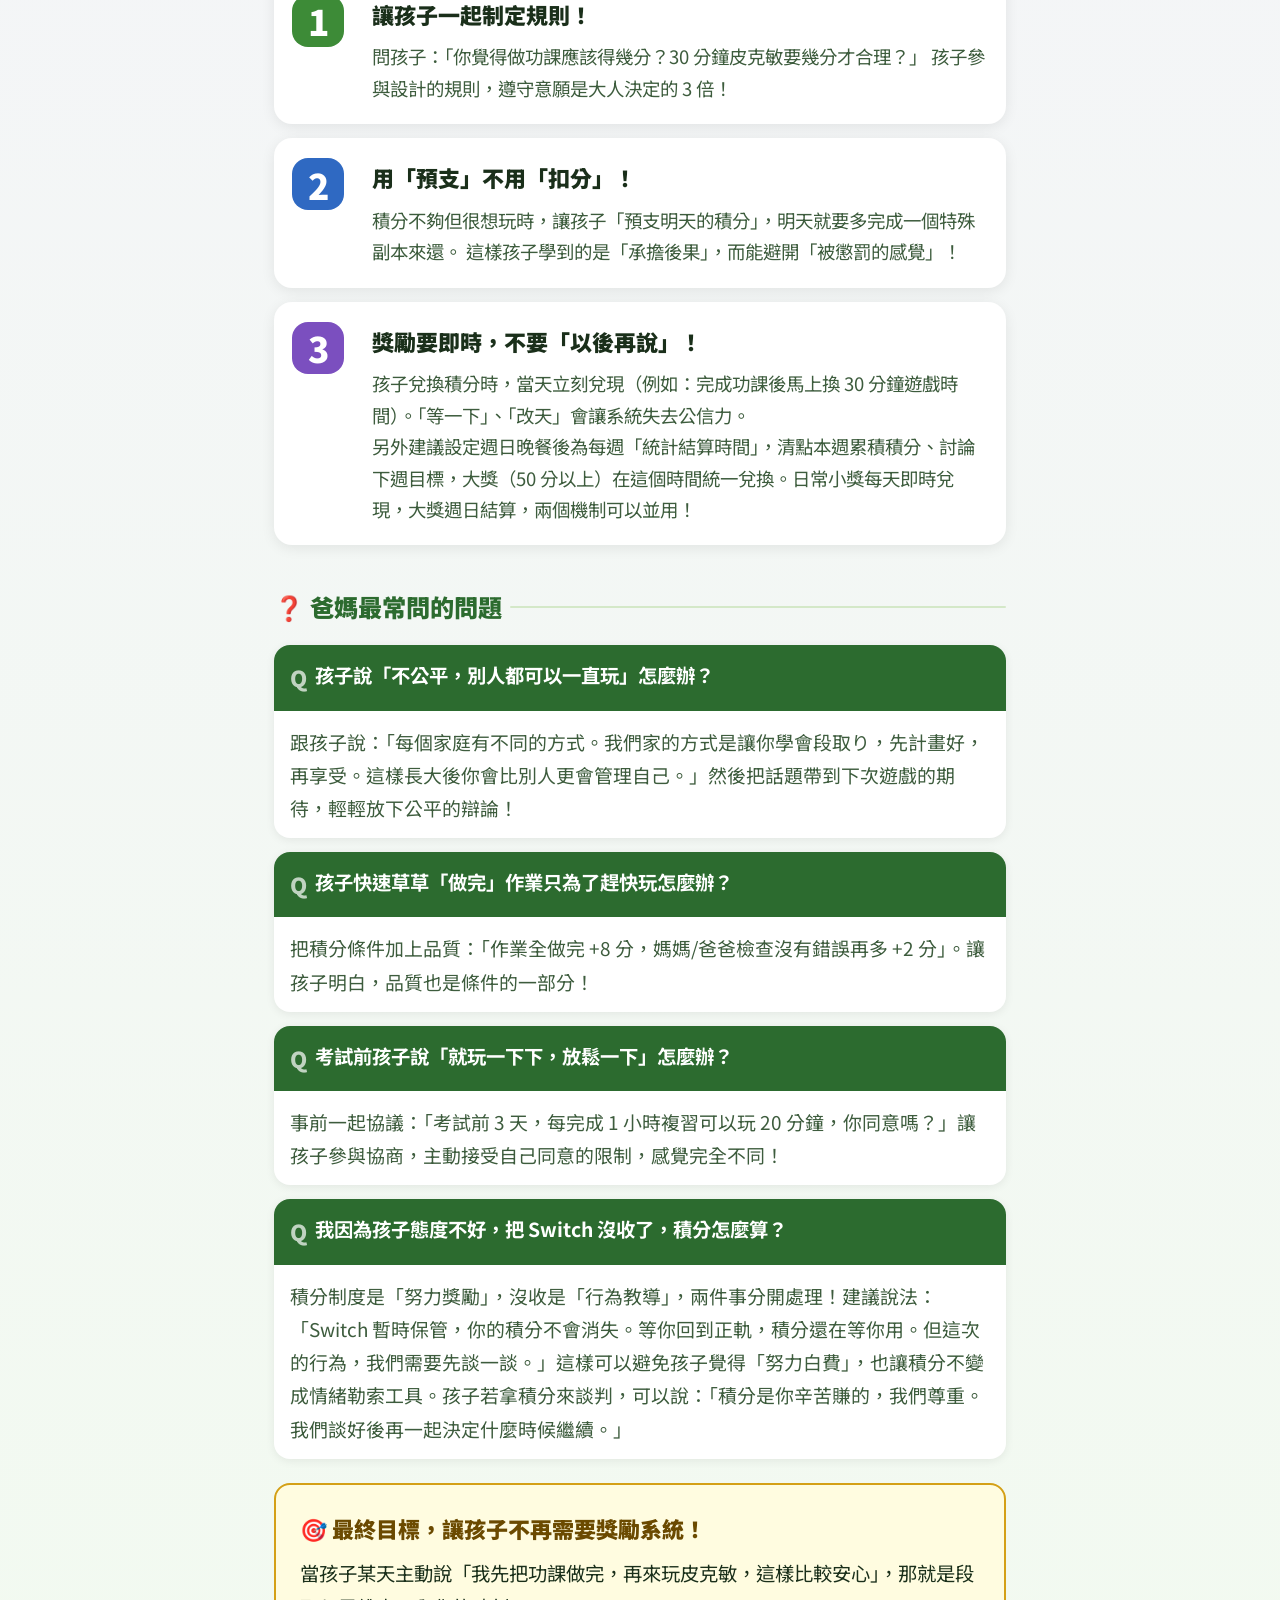
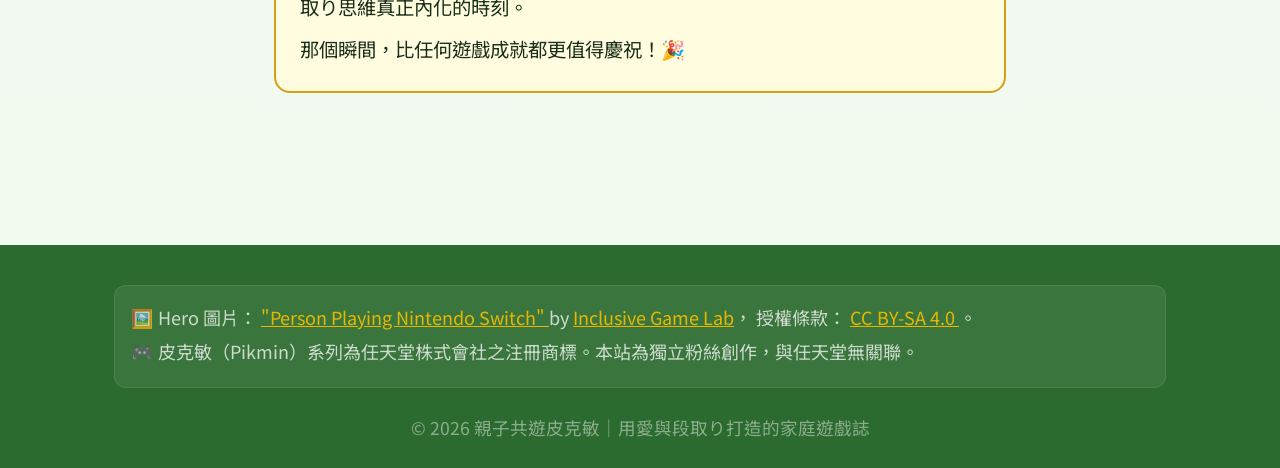
==== commit 5a911802: "content: 全站套用寫作規則、計數器移至導覽列、Oatchi 卡精簡 - 文章標題與內文移除破折號、改寫「不是…而是…」構句、拿掉內文強調粗體 - 訪客計數器從 hero 移到頂部導覽 bar（" ====
--- a/index.html
+++ b/index.html
@@ -4,7 +4,7 @@
   <meta charset="UTF-8">
   <script>document.documentElement.classList.add('js-enabled');</script>
   <meta name="viewport" content="width=device-width, initial-scale=1.0">
-  <meta name="description" content="親子共遊皮克敏——帶著孩子一起探索皮克敏的世界，邊玩邊學「段取り」思維，創造屬於全家人的遊戲回憶。">
+  <meta name="description" content="親子共遊皮克敏，帶著孩子一起探索皮克敏的世界，邊玩邊學「段取り」思維，創造屬於全家人的遊戲回憶。">
   <link rel="canonical" href="https://pikmin-family-blog.pages.dev/">
   <meta name="robots" content="index, follow">
   <link rel="icon" type="image/svg+xml" href="/favicon.svg">
@@ -58,6 +58,9 @@
         <span class="site-logo-icon">🌿</span>
         親子共遊皮克敏
       </a>
+      <div class="nav-counter" title="本站累計的家庭探訪數">
+        🌱 <span class="nc-label">本站已被 </span><span id="visit-count">…</span><span class="nc-label"> 個家庭探訪</span>
+      </div>
     </div>
   </nav>
 
@@ -83,9 +86,6 @@
       <div class="hero-kicker">🍄 皮克敏親子部落格</div>
       <h1>親子共遊皮克敏<br>探索、成長、歡笑！</h1>
       <p class="hero-sub">帶著孩子一起認識皮克敏，邊玩邊學「段取り」（日文：先想好步驟再行動）思維，創造全家人的遊戲回憶 🌱</p>
-      <div class="hero-counter">
-        🌱 本站已被 <span id="visit-count">—</span> 個家庭探訪
-      </div>
     </div>
   </header>
 
@@ -116,11 +116,11 @@
 
       <p class="intro-text anim">
         皮克敏（Pikmin）是任天堂推出的策略探索遊戲，玩家指揮一群顏色不同、能力各異的小精靈，在大自然中解謎、蒐集寶物、拯救夥伴。
-        遊戲核心理念叫做 <strong>「段取り」</strong>（有效規劃、分工執行），是全家一起練習的好機會！
+        遊戲核心理念叫做 「段取り」（有效規劃、分工執行），是全家一起練習的好機會！
       </p>
 
       <!-- 皮克敏家族圖卡 -->
-      <div class="subsection-title anim">🌈 認識皮克敏家族——每種都有超能力！</div>
+      <div class="subsection-title anim">🌈 認識皮克敏家族，每種都有超能力！</div>
       <div class="pikmin-grid">
         <div class="pikmin-card p-red anim anim-d1">
           <div class="p-dot" aria-hidden="true"></div>
@@ -156,11 +156,11 @@
 
       <div class="fun-tip-box green anim">
         <div class="fun-tip-box-title">💡 皮克敏4其實有 9 種！</div>
-        <p>除了上面介紹的5種外，還有：<strong>白皮克敏</strong>（速度最快、抗毒）、<strong>岩石皮克敏</strong>（可破水晶障礙、不被踩死）、<strong>翼皮克敏</strong>（可以飛行）、以及限定夜間任務才會出現的<strong>螢光皮克敏</strong>！</p>
+        <p>除了上面介紹的5種外，還有：白皮克敏（速度最快、抗毒）、岩石皮克敏（可破水晶障礙、不被踩死）、翼皮克敏（可以飛行）、以及限定夜間任務才會出現的螢光皮克敏！</p>
       </div>
 
       <!-- 入門四步驟 -->
-      <div class="subsection-title anim">🚀 入門四步驟——照著做就對了！</div>
+      <div class="subsection-title anim">🚀 入門四步驟，照著做就對了！</div>
       <div class="step-cards">
         <div class="step-card anim anim-d1" style="border-top-color:#2F69C2">
           <div class="step-num" style="background:#2F69C2">1</div>
@@ -222,8 +222,8 @@
 
       <div class="fun-tip-box green anim">
         <div class="fun-tip-box-title">🌿 小小秘訣</div>
-        <p>讓孩子<strong>自己選一隻最喜歡的皮克敏</strong>，記住它的顏色和超能力。這個小小投入感會讓孩子超期待真正上手玩！</p>
-        <p>試玩版的存檔可以<strong>直接匯入正式版</strong>，完全不浪費，放心玩到底！</p>
+        <p>讓孩子自己選一隻最喜歡的皮克敏，記住它的顏色和超能力。這個小小投入感會讓孩子超期待真正上手玩！</p>
+        <p>試玩版的存檔可以直接匯入正式版，完全不浪費，放心玩到底！</p>
       </div>
 
     </div>
@@ -244,7 +244,7 @@
       </div>
 
       <!-- 六大理由圖卡 -->
-      <div class="subsection-title anim">✅ 6 大理由——爸媽也會點頭同意！</div>
+      <div class="subsection-title anim">✅ 6 大理由，爸媽也會點頭同意！</div>
       <div class="reason-grid">
         <div class="reason-card anim anim-d1" style="border-left-color:#3D8B37">
           <span class="reason-icon">🛡️</span>
@@ -295,7 +295,7 @@
           <span class="role-icon">🧒</span>
           <div class="role-title" style="color:#A01010">孩子：合作者</div>
           <ul class="role-tasks">
-            <li>當「鵝卵石投手」——搖 Joy-Con 瞄準後放開，遠距攻擊敵人</li>
+            <li>當「鵝卵石投手」，搖 Joy-Con 瞄準後放開，遠距攻擊敵人</li>
             <li>投出紅蘿蔔道具暈眩敵人（按道具鍵選擇，一個按鍵就能用）</li>
             <li>幫忙加速皮克敏搬運物品（對著寶物按 A 鍵吹哨子集合）</li>
             <li>負責指揮 Oatchi 特攻！（按 B 鍵讓 Oatchi 衝刺）</li>
@@ -305,8 +305,8 @@
 
       <div class="fun-tip-box green anim">
         <div class="fun-tip-box-title">🎮 最佳分工秘訣</div>
-        <p>孩子的任務是「<strong>保護皮克敏不被吃掉</strong>」——這完全符合孩子保護小動物的本能！參與感超高，保證玩得很投入！</p>
-        <p>每到一個新地下城，可以<strong>換孩子當主控</strong>，讓他也有主導感。</p>
+        <p>孩子的任務是「保護皮克敏不被吃掉」，這完全符合孩子保護小動物的本能！參與感超高，保證玩得很投入！</p>
+        <p>每到一個新地下城，可以換孩子當主控，讓他也有主導感。</p>
       </div>
 
       <!-- 不影響功課的時間設計 -->
@@ -339,7 +339,7 @@
       </div>
 
       <!-- 遊戲連結學習 -->
-      <div class="subsection-title anim">🧩 邊玩邊學——讓遊戲變成課堂！</div>
+      <div class="subsection-title anim">🧩 邊玩邊學，讓遊戲變成課堂！</div>
       <div class="table-scroll-wrap">
       <table class="score-table anim">
         <thead>
@@ -418,8 +418,8 @@
           <div class="rule-icon-box" style="background:#FFFCE0">⏪</div>
           <div class="rule-body">
             <h4>善用「倒帶功能」化解衝突！</h4>
-            <p>遊戲內建倒帶（按 <strong>−</strong> 鍵進入選單），可以選擇倒回到幾分鐘前甚至當天的起始點。這不是作弊——是官方為親子設計的！</p>
-            <p>流程：<strong>暫停 → 深呼吸 → 倒帶 → 一起討論這次怎麼做</strong></p>
+            <p>遊戲內建倒帶（按 − 鍵進入選單），可以選擇倒回到幾分鐘前甚至當天的起始點。這是官方為親子貼心設計的功能，完全不算作弊！</p>
+            <p>流程：暫停 → 深呼吸 → 倒帶 → 一起討論這次怎麼做</p>
           </div>
         </div>
         <div class="rule-card anim anim-d3">
@@ -466,37 +466,33 @@
       </div>
 
       <!-- Oatchi 技能優先 -->
-      <div class="subsection-title anim">🐕 Oatchi 技能解鎖順序——社群攻略推薦！</div>
+      <div class="subsection-title anim">🐕 Oatchi 技能解鎖順序，社群攻略推薦！</div>
       <div class="fun-tip-box anim" style="background:#f0f8ff;border-left:4px solid #2F69C2;margin-bottom:var(--space-m)">
         <div class="fun-tip-box-title" style="color:#2F69C2">💡 Oatchi 是誰？什麼時候加入？</div>
-        <p>Oatchi 是主角的夥伴犬，<strong>皮克敏4開場不久（約第一個地下城通關後）就會正式加入</strong>，之後全程陪同。可以騎著 Oatchi 在地圖上移動，也可以讓他當「另一支部隊」分頭行動！技能升級需要在基地用收集到的點數購買。</p>
+        <p>Oatchi 是主角的夥伴犬，皮克敏4開場不久（約第一個地下城通關後）就會正式加入，之後全程陪同。可以騎著 Oatchi 在地圖上移動，也可以讓他當「另一支部隊」分頭行動！技能升級需要在基地用收集到的點數購買。</p>
       </div>
       <div class="oatchi-grid">
         <div class="oatchi-card anim anim-d1" style="border-top-color:#3D8B37">
           <div class="oatchi-rank">第 1 優先</div>
           <span class="oatchi-num" style="color:#3D8B37">💪</span>
-          <div class="oatchi-emoji">📦</div>
           <div class="oatchi-skill">Buff 搬運強化</div>
           <div class="oatchi-why">從頭到尾都有用！提升 Oatchi 攜帶力，全攻略第一推薦！</div>
         </div>
         <div class="oatchi-card anim anim-d2" style="border-top-color:#2F69C2">
           <div class="oatchi-rank">第 2 優先</div>
           <span class="oatchi-num" style="color:#2F69C2">📡</span>
-          <div class="oatchi-emoji">🏠</div>
           <div class="oatchi-skill">Command 指令</div>
           <div class="oatchi-why">讓 Oatchi 自動回基地，同時分工跑兩條線，效率倍增！</div>
         </div>
         <div class="oatchi-card anim anim-d3" style="border-top-color:#D94040">
           <div class="oatchi-rank">第 3 優先</div>
           <span class="oatchi-num" style="color:#D94040">💥</span>
-          <div class="oatchi-emoji">🔥</div>
           <div class="oatchi-skill">Rush 爆炸衝刺</div>
           <div class="oatchi-why">強力衝鋒攻擊，Lv3 可一擊擊倒普通敵人！</div>
         </div>
         <div class="oatchi-card anim anim-d4" style="border-top-color:#7B4FBF">
           <div class="oatchi-rank">第 4 優先</div>
           <span class="oatchi-num" style="color:#7B4FBF">👄</span>
-          <div class="oatchi-emoji">⚡</div>
           <div class="oatchi-skill">Big Chomp 大嘴巴</div>
           <div class="oatchi-why">連空中敵人都能一口吃！Lv1 就超好用！</div>
         </div>
@@ -507,19 +503,19 @@
       <div class="qa-list">
         <div class="qa-card anim">
           <div class="qa-q">皮克敏被全滅了，互相責怪怎麼辦？</div>
-          <div class="qa-a">先<strong>按 − 鍵倒帶</strong>回去，然後一起討論「剛才哪一步可以不一樣？」失敗是最好的學習機會！</div>
+          <div class="qa-a">先按 − 鍵倒帶回去，然後一起討論「剛才哪一步可以不一樣？」失敗是最好的學習機會！</div>
         </div>
         <div class="qa-card anim anim-d1">
           <div class="qa-q">孩子操作不熟，進度太慢怎麼辦？</div>
-          <div class="qa-a">可以在選單<strong>降低遊戲難度</strong>，或讓孩子只負責「單一任務」——例如專心保護皮克敏，不用同時做很多事。</div>
+          <div class="qa-a">可以在選單降低遊戲難度，或讓孩子只負責「單一任務」，例如專心保護皮克敏，不用同時做很多事。</div>
         </div>
         <div class="qa-card anim anim-d2">
           <div class="qa-q">意見不合，誰說了算？</div>
-          <div class="qa-a">引入<strong>「段取り討論」</strong>機制——開始前花 2 分鐘說好計畫。過程中就按計畫走，不用即時爭論！</div>
+          <div class="qa-a">引入「段取り討論」機制，開始前花 2 分鐘說好計畫。過程中就按計畫走，不用即時爭論！</div>
         </div>
         <div class="qa-card anim anim-d3">
           <div class="qa-q">孩子想一直玩，不肯停怎麼辦？</div>
-          <div class="qa-a">開始前就設定「<strong>今天的目標</strong>」：「清完這個地下城就存檔！」目標完成後自然結束，比規定時間有效。</div>
+          <div class="qa-a">開始前就設定「今天的目標」：「清完這個地下城就存檔！」目標完成後自然結束，比規定時間有效。</div>
         </div>
       </div>
 
@@ -542,13 +538,13 @@
 
       <div class="fun-tip-box red anim">
         <div class="fun-tip-box-title" style="color:#8A1010">⚠️ 重要！先搞清楚這件事</div>
-        <p><strong>遊戲是獎勵，不是懲罰的武器！</strong></p>
-        <p>很多爸媽說「再不做功課就不准玩！」——這樣會讓孩子更想玩（禁果效應），還讓親子關係從合作變成對抗。</p>
-        <p>正確方法：<strong>「做完任務，自然獲得遊戲時間」</strong>，讓孩子有動力主動完成！</p>
+        <p>遊戲是獎勵，請別把它當成懲罰的武器！</p>
+        <p>很多爸媽說「再不做功課就不准玩！」，這樣會讓孩子更想玩（禁果效應），還讓親子關係從合作變成對抗。</p>
+        <p>正確方法：「做完任務，自然獲得遊戲時間」，讓孩子有動力主動完成！</p>
       </div>
 
       <!-- 積分獲得 -->
-      <div class="subsection-title anim">🌸 積分怎麼得？——每天都可以種花！</div>
+      <div class="subsection-title anim">🌸 積分怎麼得？每天都可以種花！</div>
       <div class="table-scroll-wrap">
       <table class="score-table anim">
         <thead>
@@ -620,7 +616,7 @@
         <div class="reward-card anim anim-d5">
           <span class="reward-flowers">🌺🌺🌺</span>
           <span class="reward-pts">150<span class="reward-pts-unit"> 分</span></span>
-          <div class="reward-item">家長陪玩「特別場」——爸媽全程配合孩子策略！</div>
+          <div class="reward-item">家長陪玩「特別場」，爸媽全程配合孩子策略！</div>
         </div>
         <div class="reward-card anim anim-d6">
           <span class="reward-flowers">🌟🌟🌟</span>
@@ -631,7 +627,7 @@
 
       <div class="fun-tip-box green anim">
         <div class="fun-tip-box-title">🌸「皮克敏之花」視覺化秘訣</div>
-        <p>貼一張記錄表在冰箱上——每得 <strong>10 分就讓孩子畫一朵花 🌸</strong>。</p>
+        <p>貼一張記錄表在冰箱上，每得 10 分就讓孩子畫一朵花 🌸。</p>
         <p>看著花越來越多，孩子的成就感超強，而且積分制度完全透明，不會有「爸媽說話不算數」的問題！</p>
       </div>
 
@@ -643,23 +639,23 @@
           <div class="principle-body">
             <h4>讓孩子一起制定規則！</h4>
             <p>問孩子：「你覺得做功課應該得幾分？30 分鐘皮克敏要幾分才合理？」
-            孩子參與設計的規則，遵守意願是大人決定的 <strong>3 倍</strong>！</p>
+            孩子參與設計的規則，遵守意願是大人決定的 3 倍！</p>
           </div>
         </div>
         <div class="principle-card anim anim-d1">
           <div class="principle-num" style="background:#2F69C2">2</div>
           <div class="principle-body">
             <h4>用「預支」不用「扣分」！</h4>
-            <p>積分不夠但很想玩時，讓孩子「<strong>預支明天的積分</strong>」——明天就要多完成一個特殊副本來還。
-            孩子學到的是「承擔後果」，不是「被懲罰的感覺」！</p>
+            <p>積分不夠但很想玩時，讓孩子「預支明天的積分」，明天就要多完成一個特殊副本來還。
+            這樣孩子學到的是「承擔後果」，而能避開「被懲罰的感覺」！</p>
           </div>
         </div>
         <div class="principle-card anim anim-d2">
           <div class="principle-num" style="background:#7B4FBF">3</div>
           <div class="principle-body">
             <h4>獎勵要即時，不要「以後再說」！</h4>
-            <p>孩子兌換積分時，<strong>當天立刻兌現</strong>（例如：完成功課後馬上換 30 分鐘遊戲時間）。「等一下」、「改天」會讓系統失去公信力。</p>
-            <p>另外建議設定<strong>週日晚餐後</strong>為每週「統計結算時間」——清點本週累積積分、討論下週目標，大獎（50 分以上）在這個時間統一兌換。日常小獎每天即時兌現，大獎週日結算，兩個機制可以並用！</p>
+            <p>孩子兌換積分時，當天立刻兌現（例如：完成功課後馬上換 30 分鐘遊戲時間）。「等一下」、「改天」會讓系統失去公信力。</p>
+            <p>另外建議設定週日晚餐後為每週「統計結算時間」，清點本週累積積分、討論下週目標，大獎（50 分以上）在這個時間統一兌換。日常小獎每天即時兌現，大獎週日結算，兩個機制可以並用！</p>
           </div>
         </div>
       </div>
@@ -669,25 +665,25 @@
       <div class="qa-list">
         <div class="qa-card anim">
           <div class="qa-q">孩子說「不公平，別人都可以一直玩」怎麼辦？</div>
-          <div class="qa-a">跟孩子說：「每個家庭有不同的方式。我們家的方式是讓你學會<strong>段取り</strong>——先計畫好，再享受。這樣長大後你會比別人更會管理自己。」然後把話題帶到下次遊戲的期待，而不是辯論公平！</div>
+          <div class="qa-a">跟孩子說：「每個家庭有不同的方式。我們家的方式是讓你學會段取り，先計畫好，再享受。這樣長大後你會比別人更會管理自己。」然後把話題帶到下次遊戲的期待，輕輕放下公平的辯論！</div>
         </div>
         <div class="qa-card anim anim-d1">
           <div class="qa-q">孩子快速草草「做完」作業只為了趕快玩怎麼辦？</div>
-          <div class="qa-a">把積分條件加上品質：「作業全做完 <strong>+8 分</strong>，媽媽/爸爸檢查沒有錯誤再多 <strong>+2 分</strong>」。讓孩子明白，品質也是條件的一部分！</div>
+          <div class="qa-a">把積分條件加上品質：「作業全做完 +8 分，媽媽/爸爸檢查沒有錯誤再多 +2 分」。讓孩子明白，品質也是條件的一部分！</div>
         </div>
         <div class="qa-card anim anim-d2">
           <div class="qa-q">考試前孩子說「就玩一下下，放鬆一下」怎麼辦？</div>
-          <div class="qa-a">事前一起協議：「考試前 3 天，每完成 <strong>1 小時複習可以玩 20 分鐘</strong>，你同意嗎？」讓孩子參與協商，不是被動接受限制——感覺完全不同！</div>
+          <div class="qa-a">事前一起協議：「考試前 3 天，每完成 1 小時複習可以玩 20 分鐘，你同意嗎？」讓孩子參與協商，主動接受自己同意的限制，感覺完全不同！</div>
         </div>
         <div class="qa-card anim anim-d3">
           <div class="qa-q">我因為孩子態度不好，把 Switch 沒收了，積分怎麼算？</div>
-          <div class="qa-a">積分制度是「努力獎勵」，沒收是「行為教導」——兩件事分開處理！建議說法：「Switch 暫時保管，<strong>你的積分不會消失</strong>。等你回到正軌，積分還在等你用。但這次的行為，我們需要先談一談。」這樣可以避免孩子覺得「努力白費」，也讓積分不變成情緒勒索工具。孩子若拿積分來談判，可以說：「積分是你辛苦賺的，我們尊重。我們談好後再一起決定什麼時候繼續。」</div>
+          <div class="qa-a">積分制度是「努力獎勵」，沒收是「行為教導」，兩件事分開處理！建議說法：「Switch 暫時保管，你的積分不會消失。等你回到正軌，積分還在等你用。但這次的行為，我們需要先談一談。」這樣可以避免孩子覺得「努力白費」，也讓積分不變成情緒勒索工具。孩子若拿積分來談判，可以說：「積分是你辛苦賺的，我們尊重。我們談好後再一起決定什麼時候繼續。」</div>
         </div>
       </div>
 
       <div class="fun-tip-box yellow anim">
-        <div class="fun-tip-box-title" style="color:#6B4A00">🎯 最終目標——讓孩子不再需要獎勵系統！</div>
-        <p>當孩子某天<strong>主動說「我先把功課做完，再來玩皮克敏，這樣比較安心」</strong>——那就是段取り思維真正內化的時刻。</p>
+        <div class="fun-tip-box-title" style="color:#6B4A00">🎯 最終目標，讓孩子不再需要獎勵系統！</div>
+        <p>當孩子某天主動說「我先把功課做完，再來玩皮克敏，這樣比較安心」，那就是段取り思維真正內化的時刻。</p>
         <p>那個瞬間，比任何遊戲成就都更值得慶祝！🎉</p>
       </div>
 
@@ -702,7 +698,7 @@
     <div class="footer-inner">
       <div class="footer-credit">
         <p>
-          🖼️ <strong>Hero 圖片</strong>：
+          🖼️ Hero 圖片：
           <a href="https://commons.wikimedia.org/wiki/File:InclusiveGameLab_Person-Playing-Nintendo-Switch_3_CC-BY-SA.jpg"
              target="_blank" rel="noopener">
             "Person Playing Nintendo Switch"
--- a/css/style.css
+++ b/css/style.css
@@ -110,6 +110,28 @@
 }
 .site-logo:hover { text-decoration: none; opacity: 0.9; }
 .site-logo-icon { font-size: 1.4rem; }
+
+/* 導覽 bar 內的訪客計數膠囊 */
+.nav-counter {
+  margin-left: auto;
+  display: inline-flex;
+  align-items: center;
+  gap: 4px;
+  background: rgba(255,255,255,0.15);
+  border: 1px solid rgba(255,255,255,0.3);
+  color: #fff;
+  font-size: 0.8rem;
+  font-weight: 600;
+  padding: 5px 14px;
+  border-radius: var(--radius-pill);
+  white-space: nowrap;
+  flex-shrink: 0;
+}
+.nav-counter #visit-count { font-weight: 800; color: var(--pikmin-yellow); }
+@media (max-width: 600px) {
+  .nav-counter { font-size: 0.78rem; padding: 4px 10px; }
+  .nav-counter .nc-label { display: none; }   /* 窄螢幕只留「🌱 數字」 */
+}
 
 /* ── Hero ── */
 .hero {
@@ -828,7 +850,7 @@
 .oatchi-rank { font-size: 0.7rem; font-weight: 800; letter-spacing: 0.08em; text-transform: uppercase; color: var(--text-muted); margin-bottom: 3px; }
 .oatchi-num  { font-size: 2rem; font-weight: 900; display: block; line-height: 1; margin-bottom: 6px; }
 .oatchi-emoji { font-size: 1.6rem; display: block; margin-bottom: 6px; }
-.oatchi-skill { font-weight: 800; font-size: 0.88rem; margin-bottom: 4px; }
+.oatchi-skill { font-weight: 800; font-size: 0.74rem; margin-bottom: 4px; white-space: nowrap; }
 .oatchi-why   { font-size: 0.76rem; color: var(--text-mid); line-height: 1.5; }
 
 /* ── Q&A 卡片 ── */
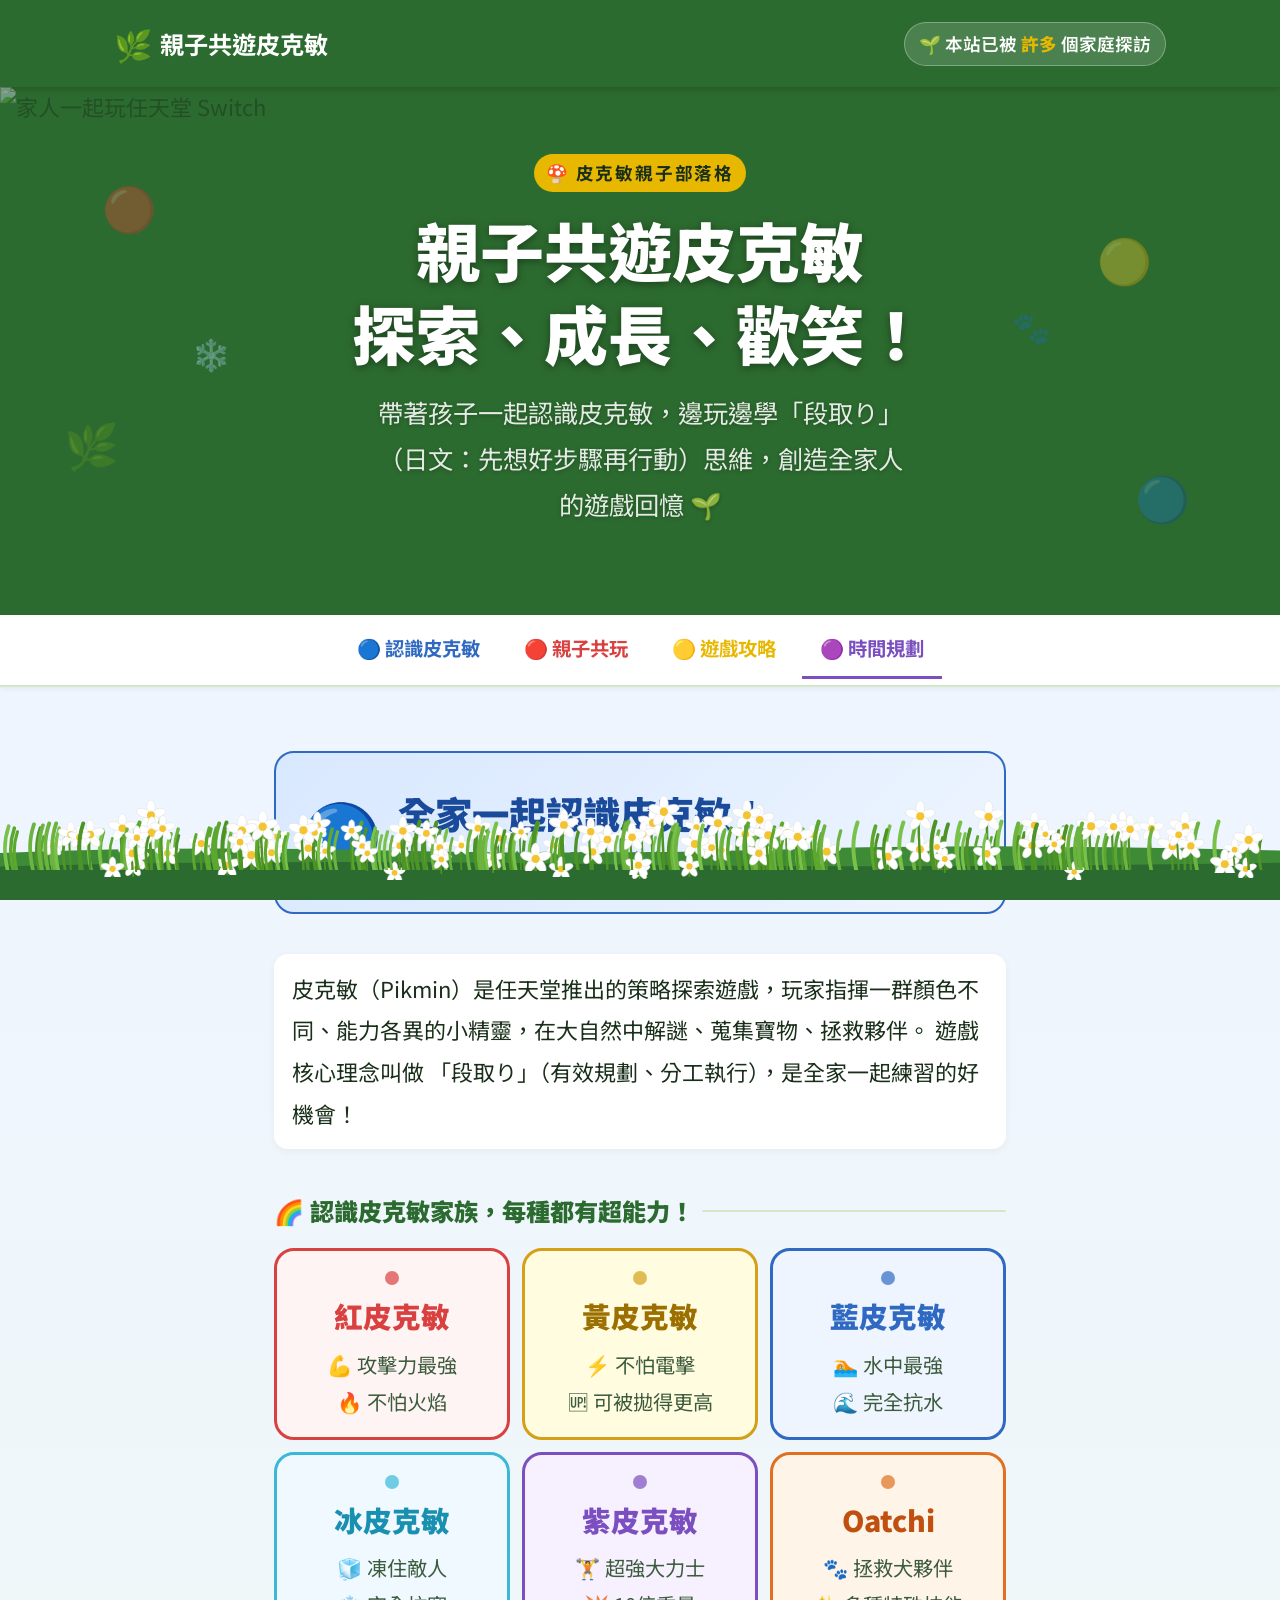
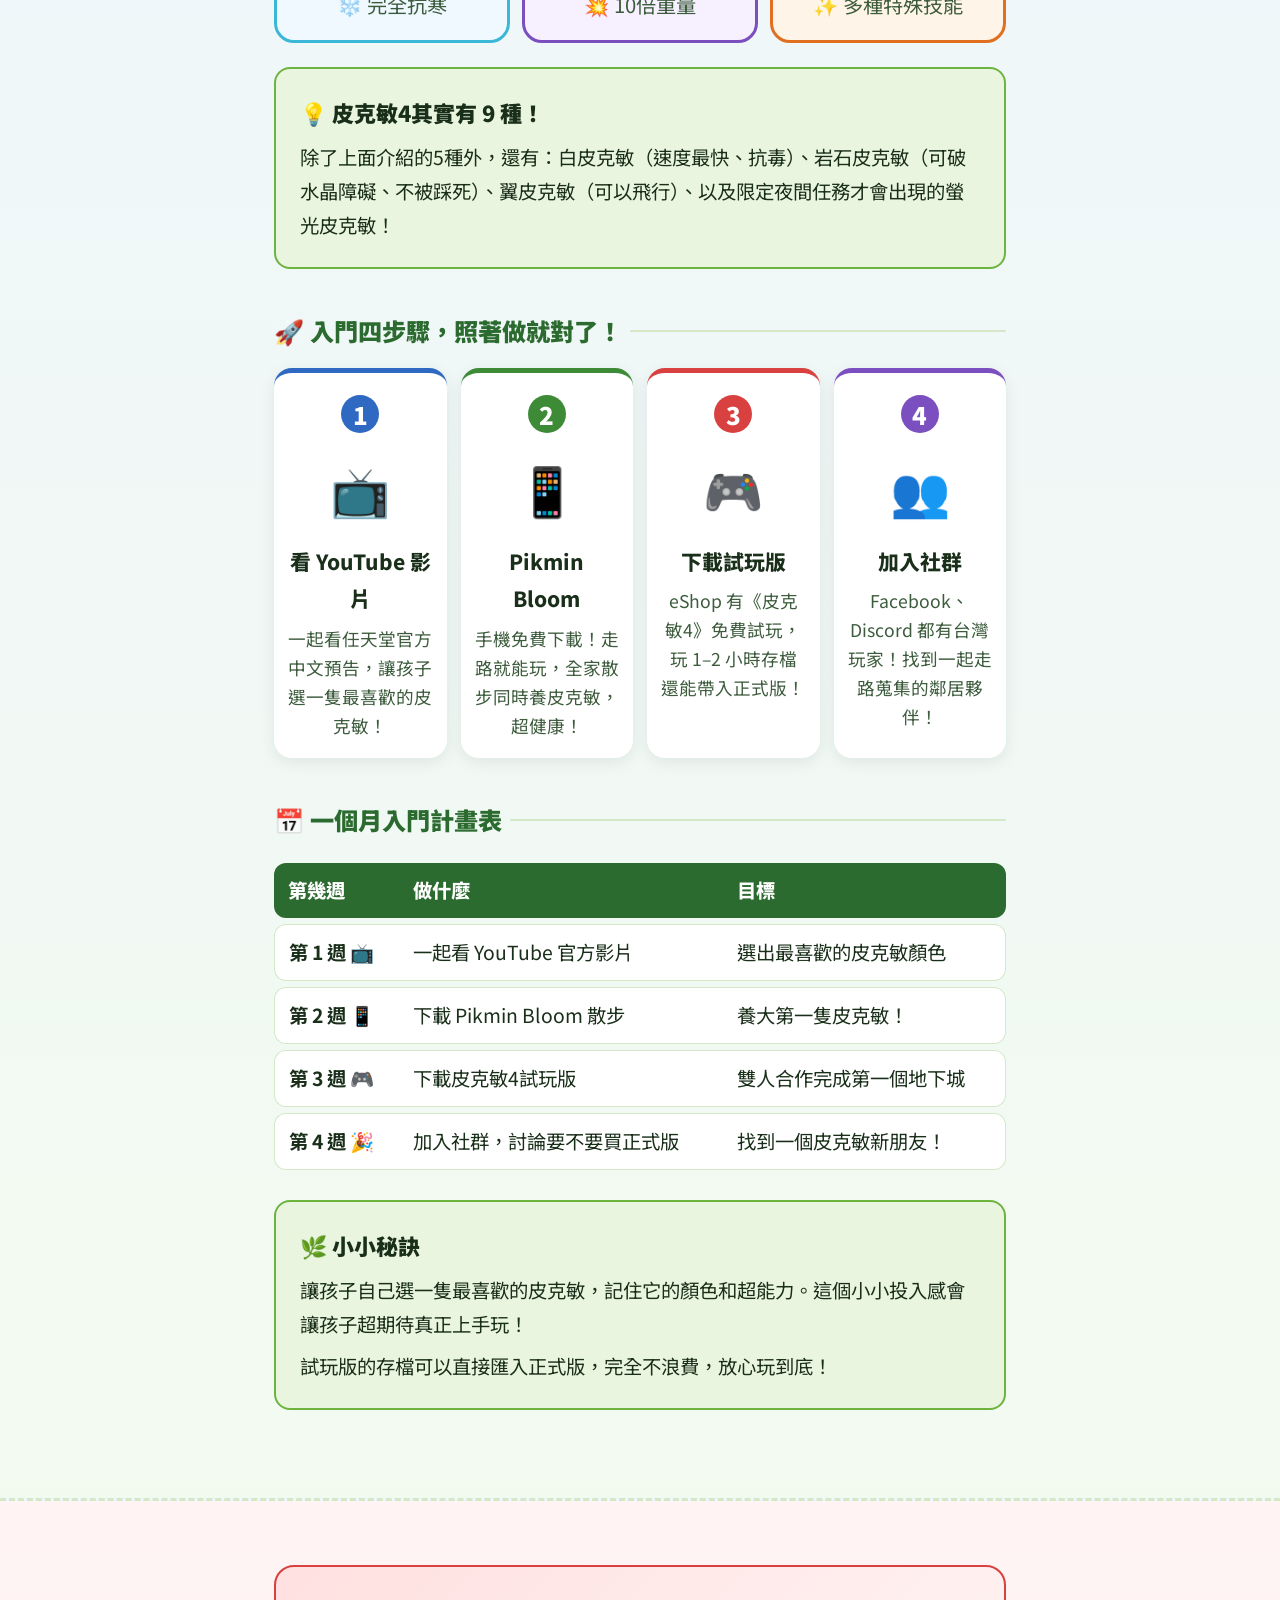
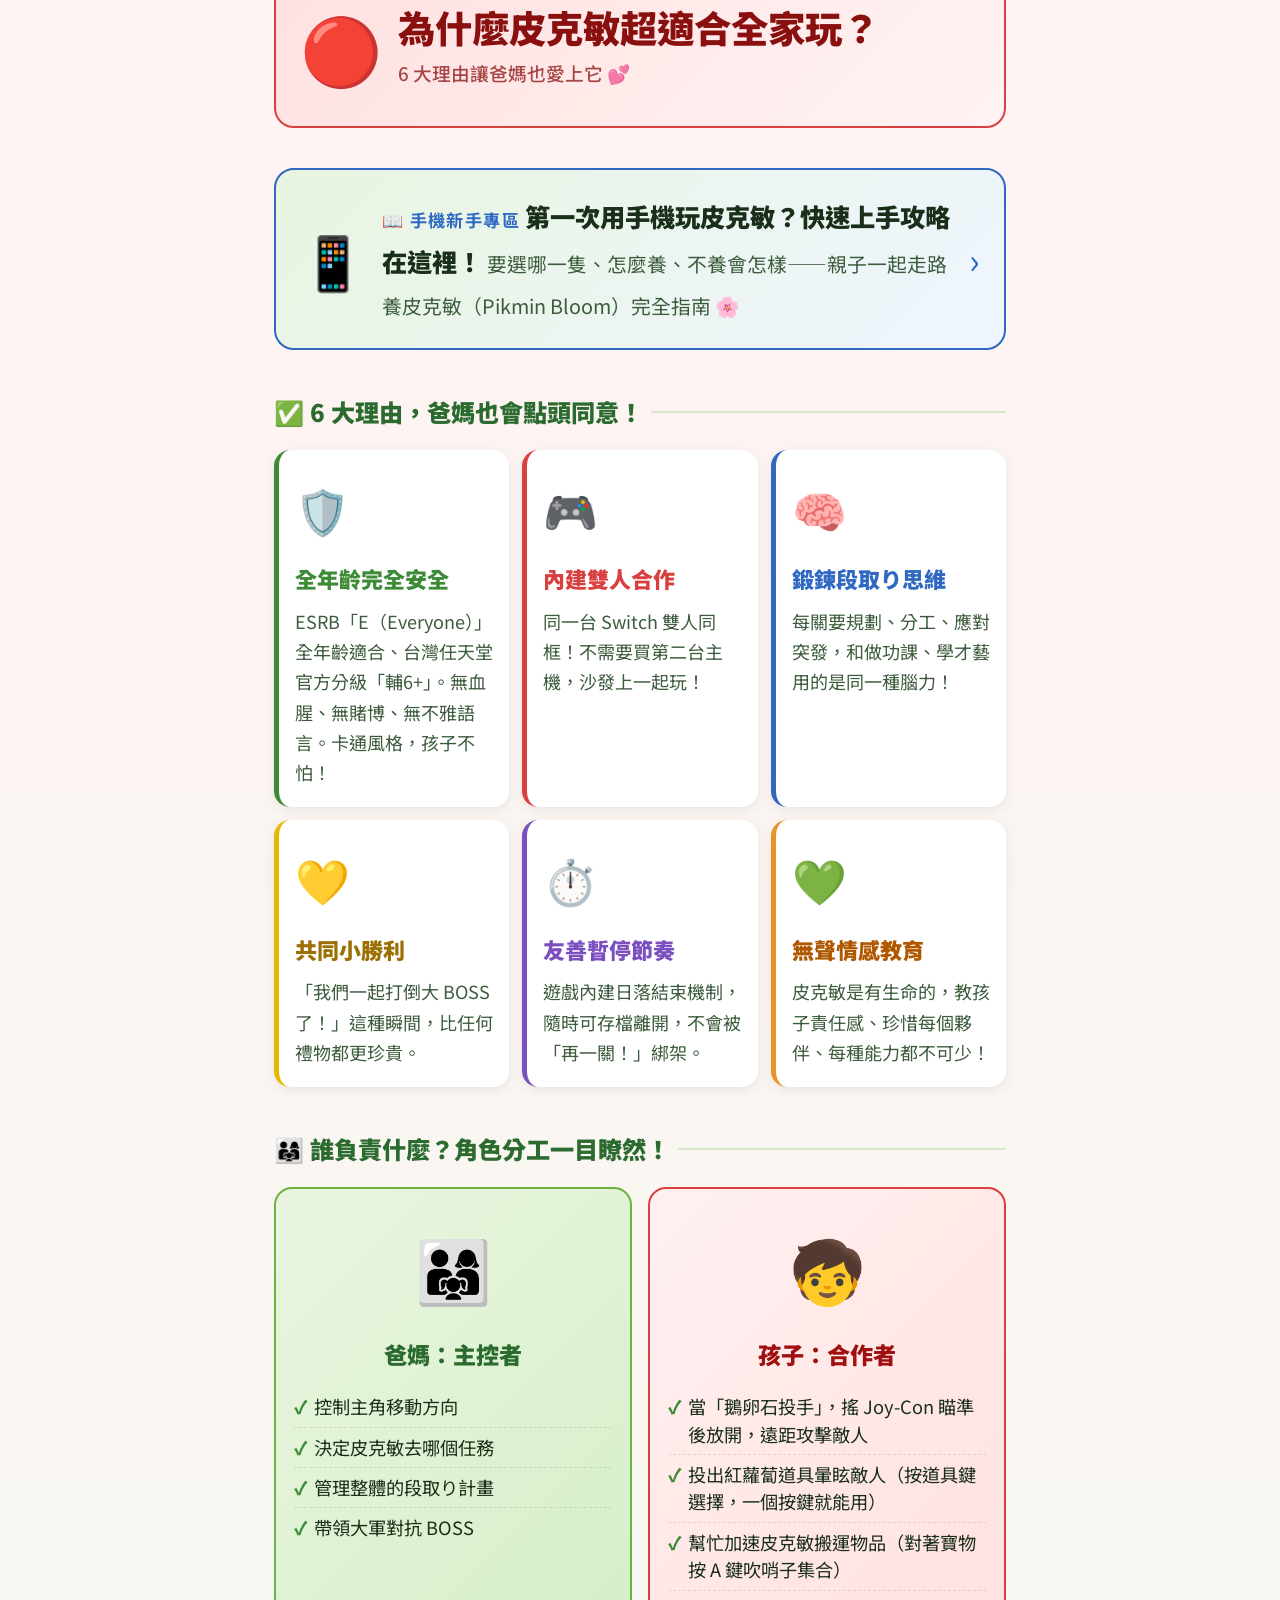
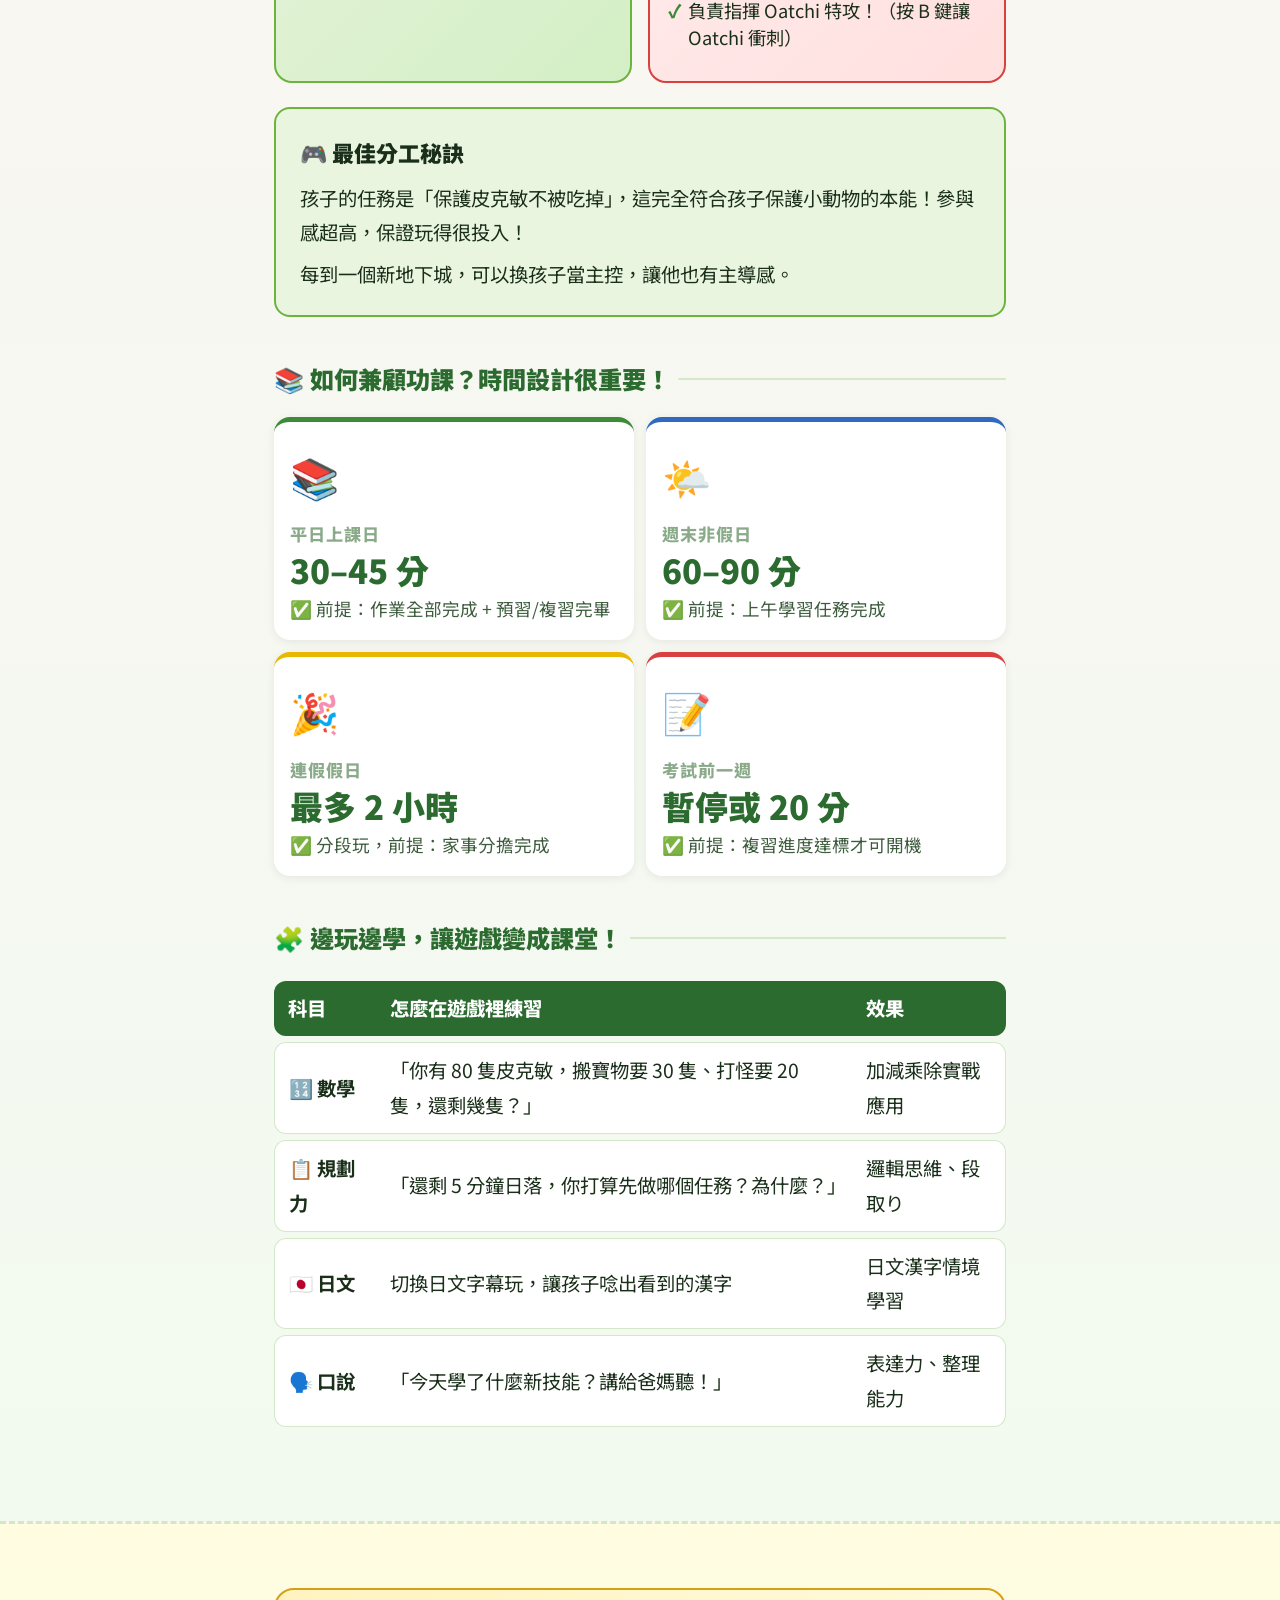
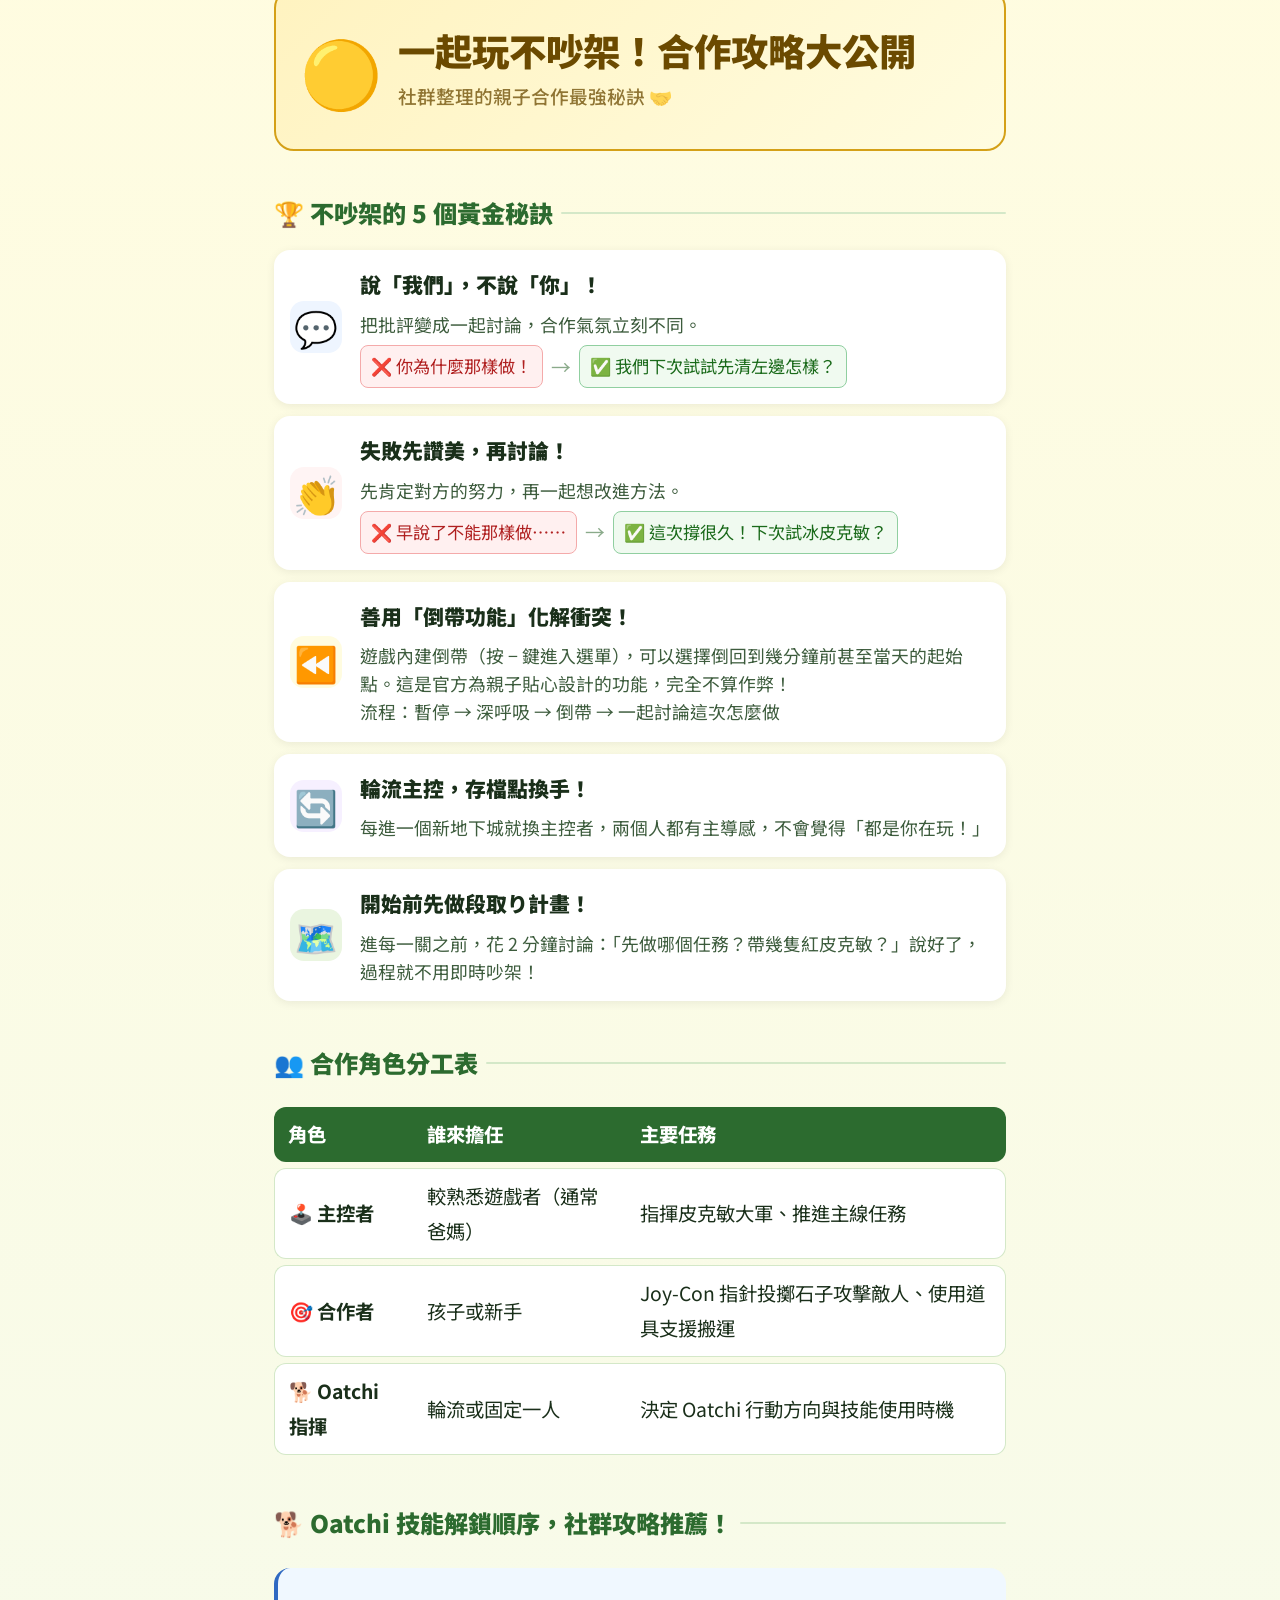
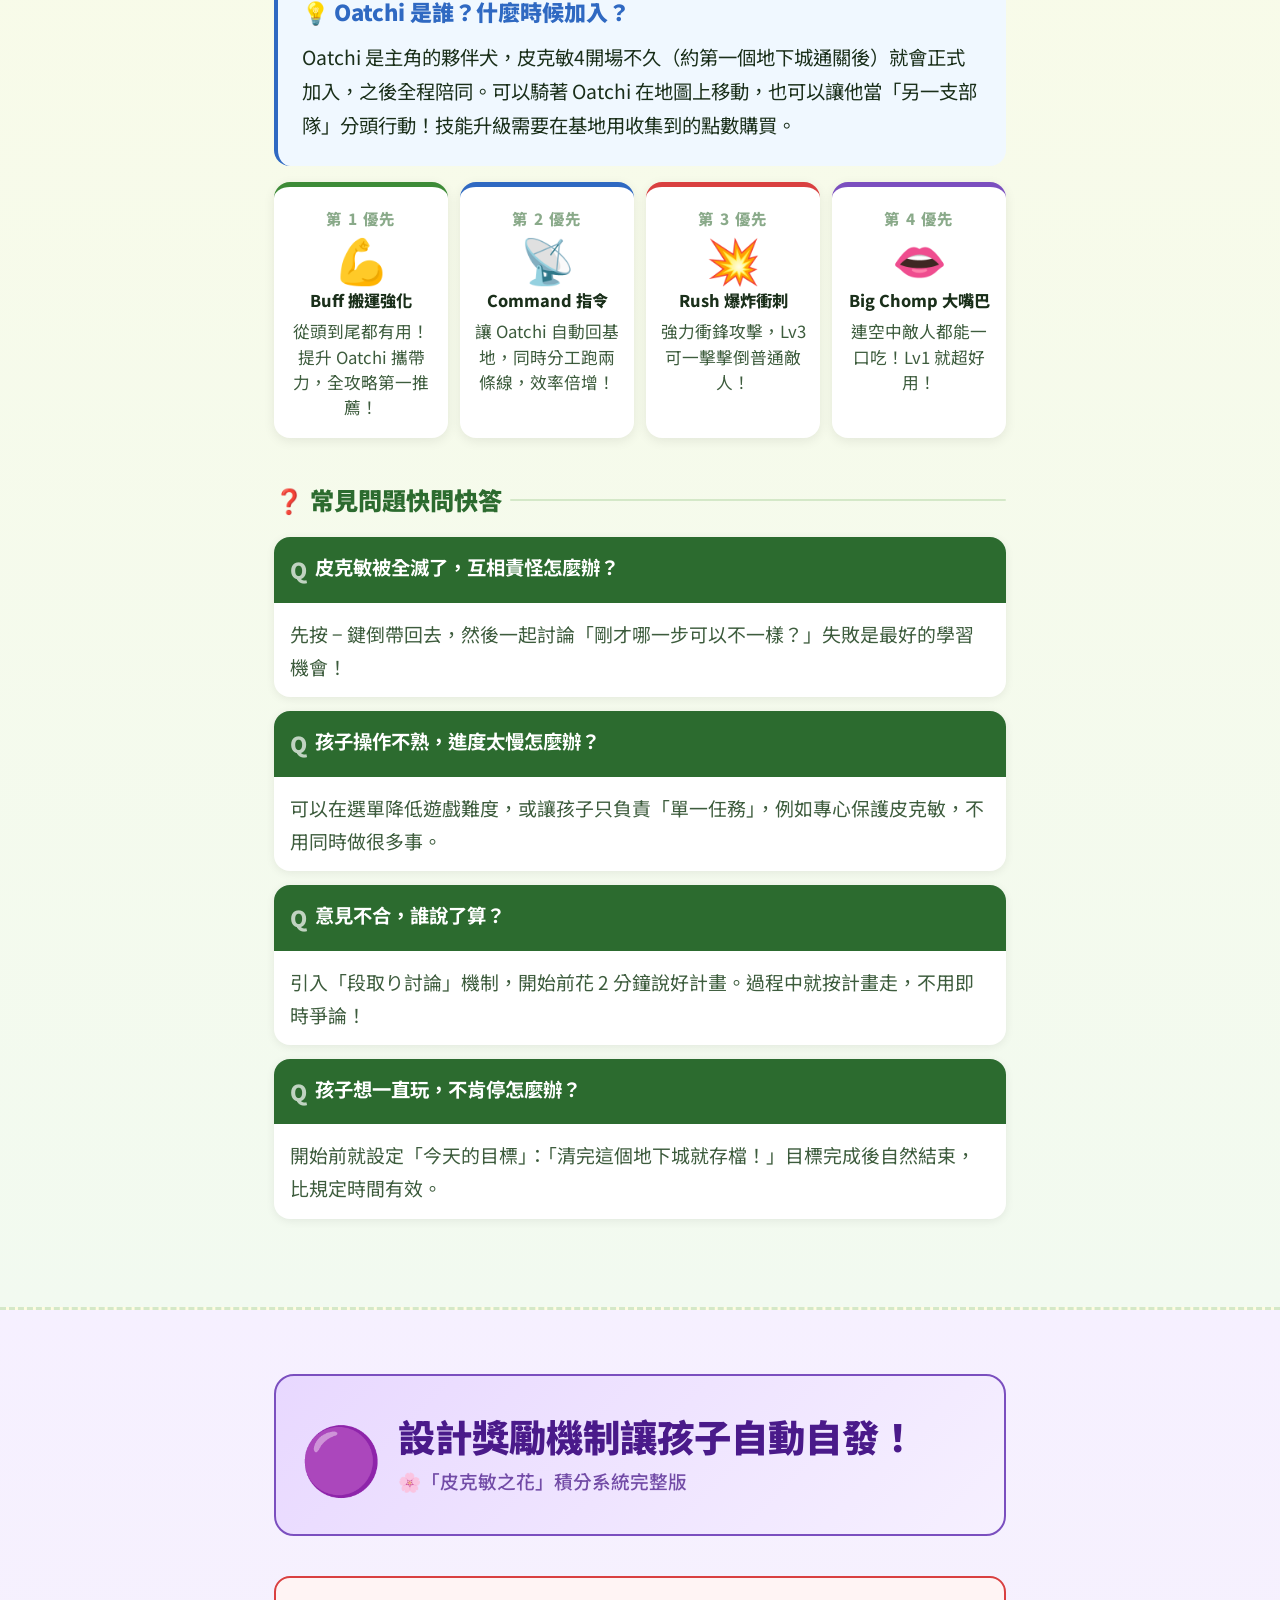
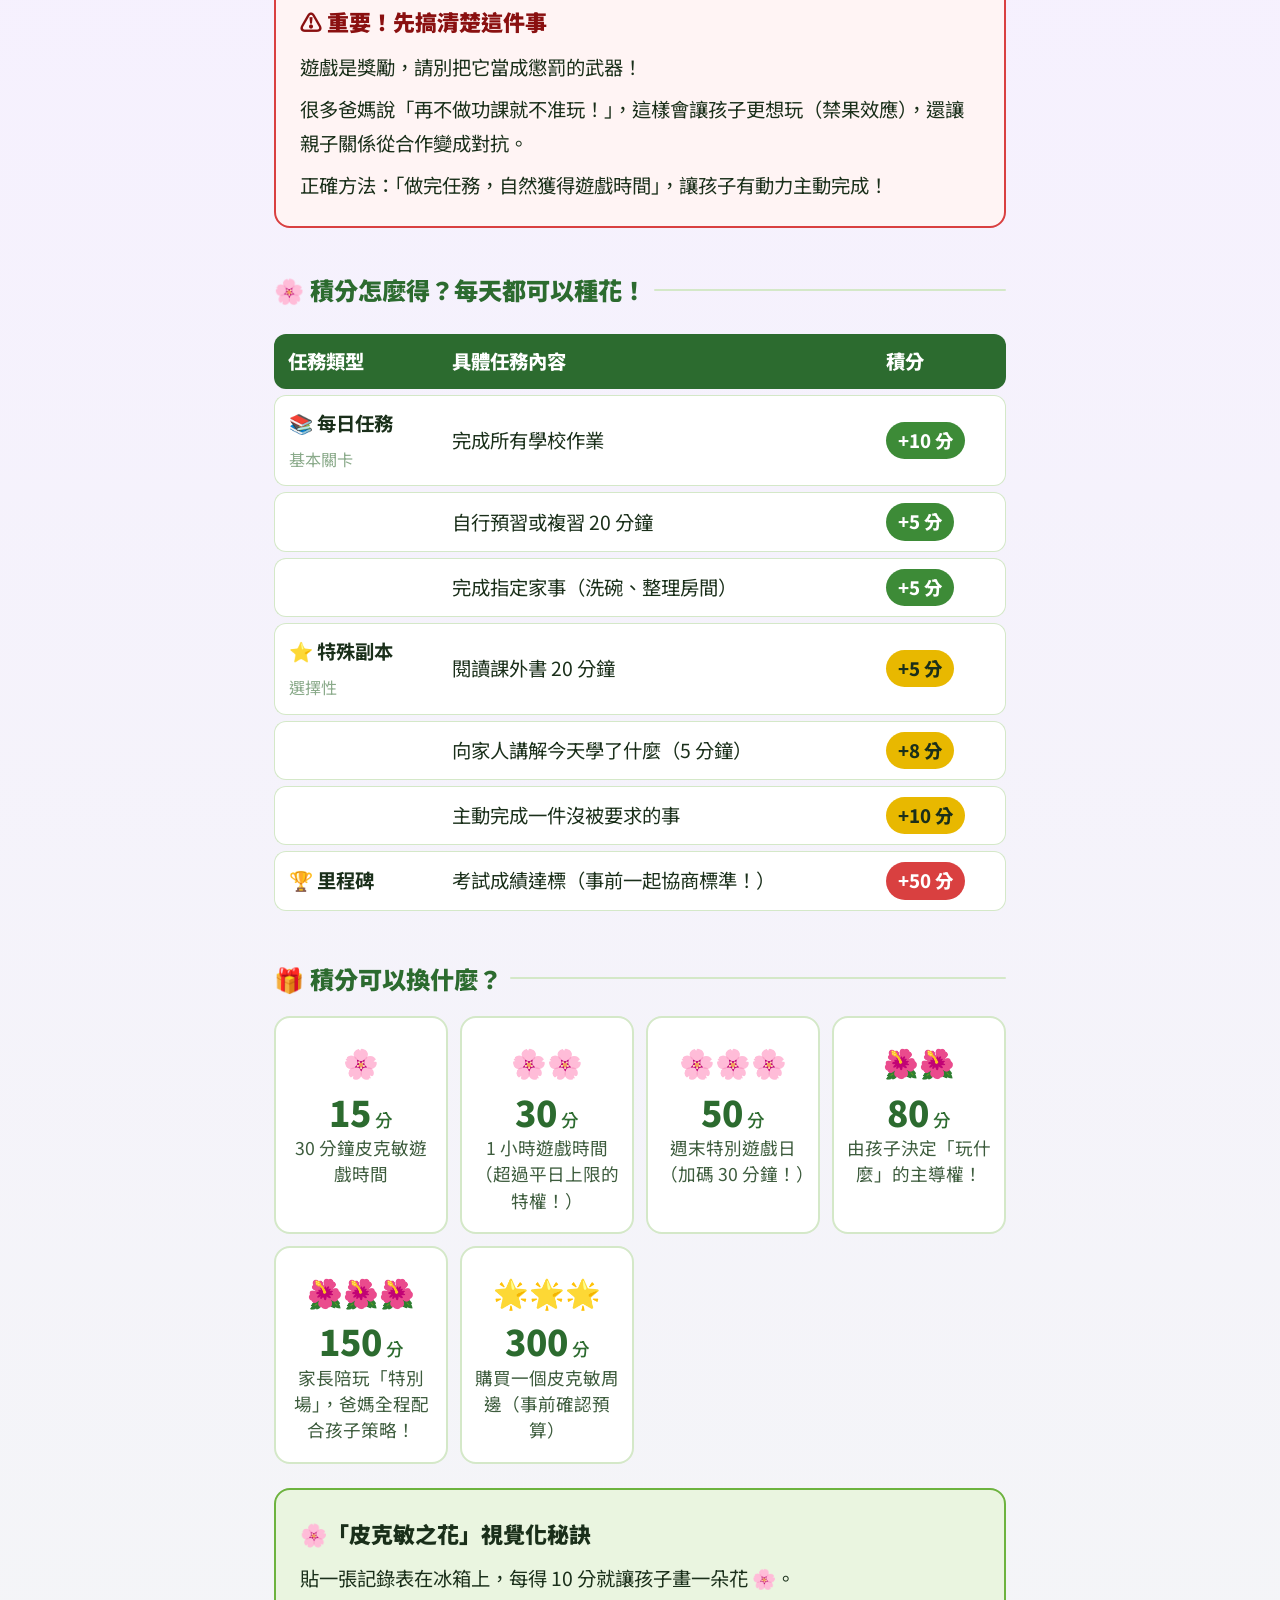
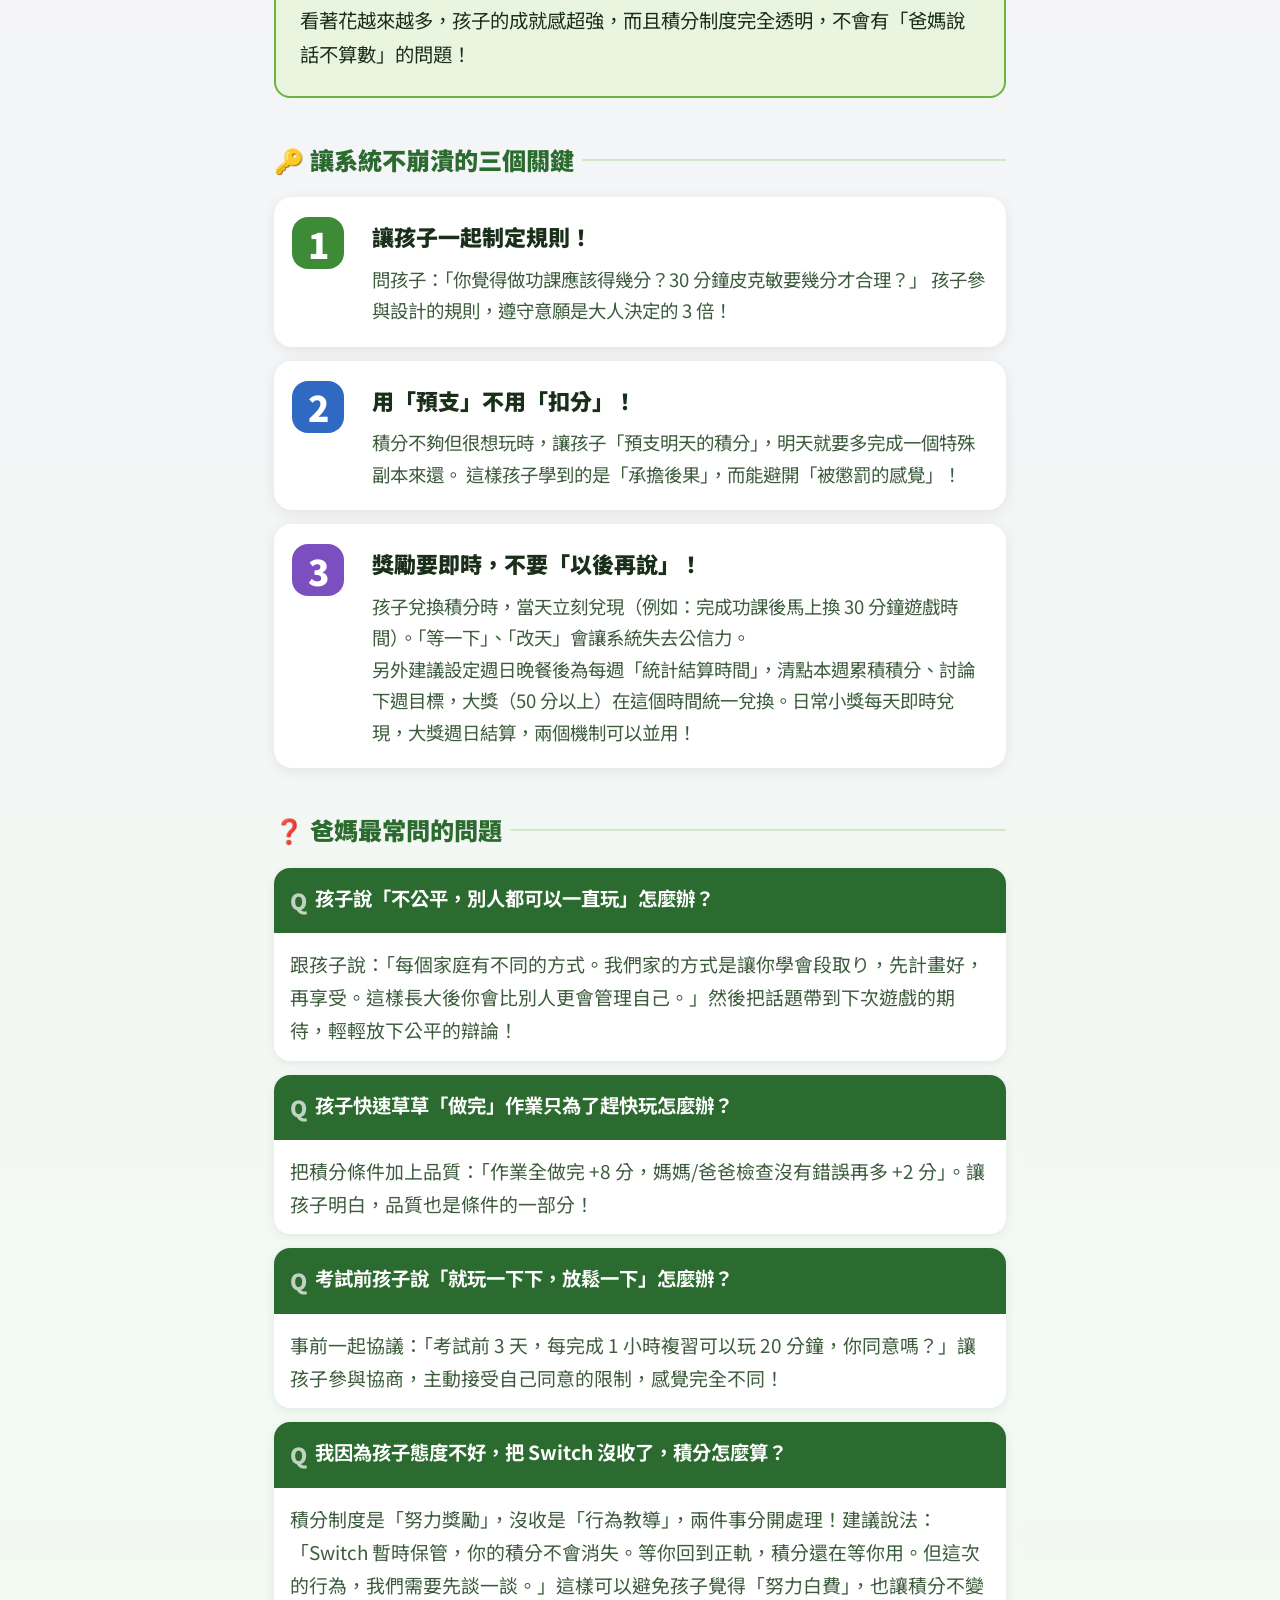
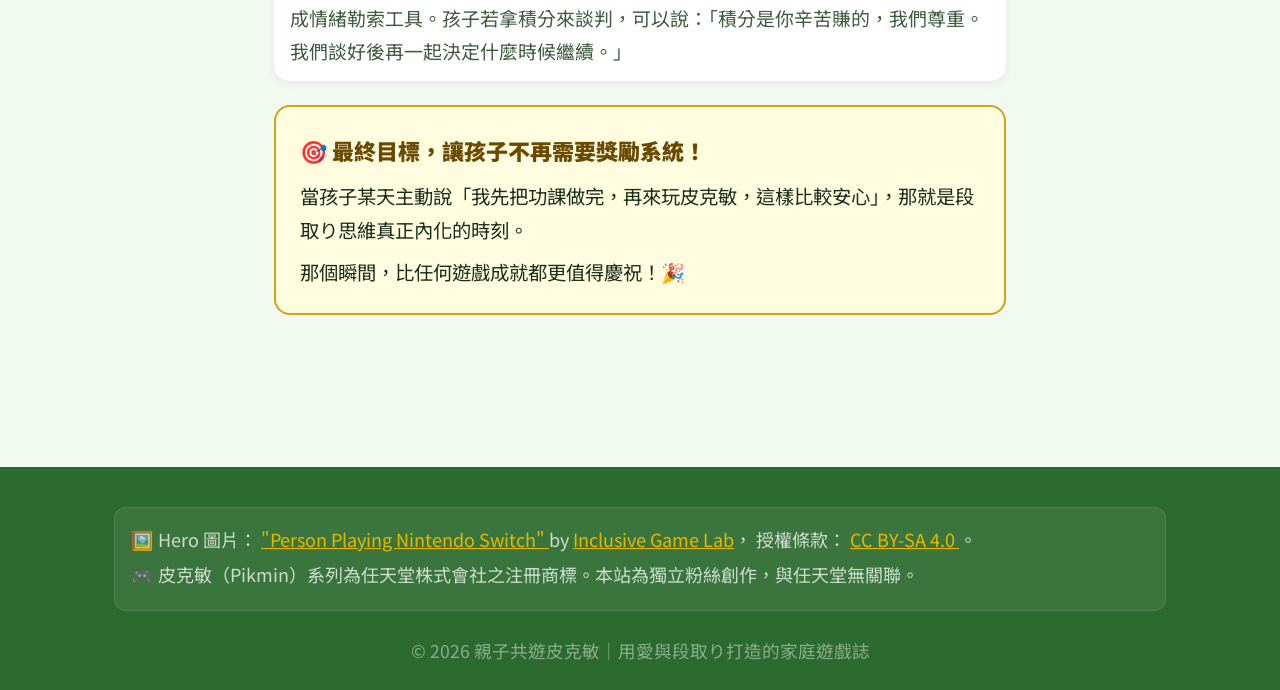
==== commit 38f8f8d4: "feat: 新增手機新手快速上手攻略子頁（/mobile-guide/） 在主網站底下新增一個獨立網站階層 /mobile-guide/，聚焦親子共玩： - 選哪一隻：紅黃藍 1000 步最好養、裝飾" ====
--- a/index.html
+++ b/index.html
@@ -243,6 +243,17 @@
         </div>
       </div>
 
+      <!-- 子頁入口：手機新手快速上手攻略 -->
+      <a href="/mobile-guide/" class="mg-cta anim">
+        <span class="mg-cta-icon" aria-hidden="true">📱</span>
+        <span class="mg-cta-body">
+          <span class="mg-cta-kicker">📖 手機新手專區</span>
+          <span class="mg-cta-title">第一次用手機玩皮克敏？快速上手攻略在這裡！</span>
+          <span class="mg-cta-sub">要選哪一隻、怎麼養、不養會怎樣——親子一起走路養皮克敏（Pikmin Bloom）完全指南 🌸</span>
+        </span>
+        <span class="mg-cta-arrow" aria-hidden="true">›</span>
+      </a>
+
       <!-- 六大理由圖卡 -->
       <div class="subsection-title anim">✅ 6 大理由，爸媽也會點頭同意！</div>
       <div class="reason-grid">
--- a/css/style.css
+++ b/css/style.css
@@ -1083,7 +1083,12 @@
 /* ── 手機 sticky nav wrap 後 anchor 偏移修正 ── */
 @media (max-width: 480px) {
   .anchor-target { scroll-margin-top: 160px; }
-  .nav-tag { padding: 7px 12px; font-size: 0.8rem; }
+  .section-nav-inner { flex-wrap: nowrap; gap: 4px; padding: 6px 6px; }
+  .nav-tag { padding: 6px 4px; font-size: 0.62rem; gap: 3px; white-space: nowrap; }
+}
+@media (max-width: 360px) {
+  .section-nav-inner { gap: 2px; padding: 6px 4px; }
+  .nav-tag { font-size: 0.56rem; gap: 2px; padding: 6px 3px; }
 }
 
 /* ── score-table 手機保護 wrapper ── */
@@ -1103,3 +1108,82 @@
   .score-table { font-size: 0.78rem; }
   .score-table th, .score-table td { padding: 8px 8px; }
 }
+
+/* ── 底部花田（閒置生長、捲動淡出） ── */
+#flower-field {
+  position: fixed;
+  left: 0; right: 0; bottom: 0;
+  height: 200px;
+  pointer-events: none;
+  z-index: 80;
+  opacity: 0;
+  transition: opacity 0.8s ease;
+}
+#flower-field.idle { opacity: 1; }
+#flower-field .ff-ground {
+  position: absolute;
+  left: 0; right: 0; bottom: 0;
+  height: 62px;
+  transform: scaleY(0.04);
+  transform-origin: bottom;
+  transition: transform 0.9s cubic-bezier(0.22, 1, 0.36, 1);
+}
+#flower-field.idle .ff-ground { transform: scaleY(1); }
+#flower-field .ff-plants { position: absolute; inset: 0; }
+#flower-field .ff-plant {
+  position: absolute;
+  bottom: 30px;
+  transform: translateY(120%) scale(0.5);
+  opacity: 0;
+  transform-origin: bottom center;
+  transition: transform 0.5s ease, opacity 0.4s ease;
+}
+#flower-field.idle .ff-plant {
+  transform: none;
+  opacity: 1;
+  transition: transform 1s cubic-bezier(0.34, 1.4, 0.5, 1), opacity 0.6s ease;
+  transition-delay: var(--d, 0s);
+}
+@media (prefers-reduced-motion: reduce) { #flower-field { display: none; } }
+
+/* ========================================================
+   手機新手攻略 CTA（首頁「親子共玩」段落 → 子頁入口）
+   ======================================================== */
+.mg-cta {
+  display: flex;
+  align-items: center;
+  gap: var(--space-m);
+  margin: var(--space-l) 0 var(--space-xl);
+  padding: var(--space-l);
+  border-radius: var(--radius-l);
+  background: linear-gradient(135deg, #E8F5E0, #EFF5FF);
+  border: 2px solid var(--tag-discover);
+  text-decoration: none;
+  transition: transform 0.15s ease, box-shadow 0.15s ease;
+}
+.mg-cta:hover {
+  transform: translateY(-3px);
+  box-shadow: 0 8px 22px rgba(47, 105, 194, 0.18);
+  text-decoration: none;
+}
+.mg-cta-icon { font-size: 2.4rem; flex-shrink: 0; line-height: 1; }
+.mg-cta-body { flex: 1; }
+.mg-cta-kicker {
+  font-size: 0.78rem;
+  font-weight: 700;
+  letter-spacing: 0.08em;
+  color: var(--tag-discover);
+}
+.mg-cta-title {
+  font-size: 1.15rem;
+  font-weight: 900;
+  color: var(--text-dark);
+  margin: 2px 0;
+}
+.mg-cta-sub { font-size: 0.9rem; color: var(--text-mid); line-height: 1.5; }
+.mg-cta-arrow { font-size: 1.6rem; color: var(--tag-discover); flex-shrink: 0; }
+@media (max-width: 480px) {
+  .mg-cta { padding: var(--space-m); gap: var(--space-s); }
+  .mg-cta-icon { font-size: 1.9rem; }
+  .mg-cta-title { font-size: 1.02rem; }
+}
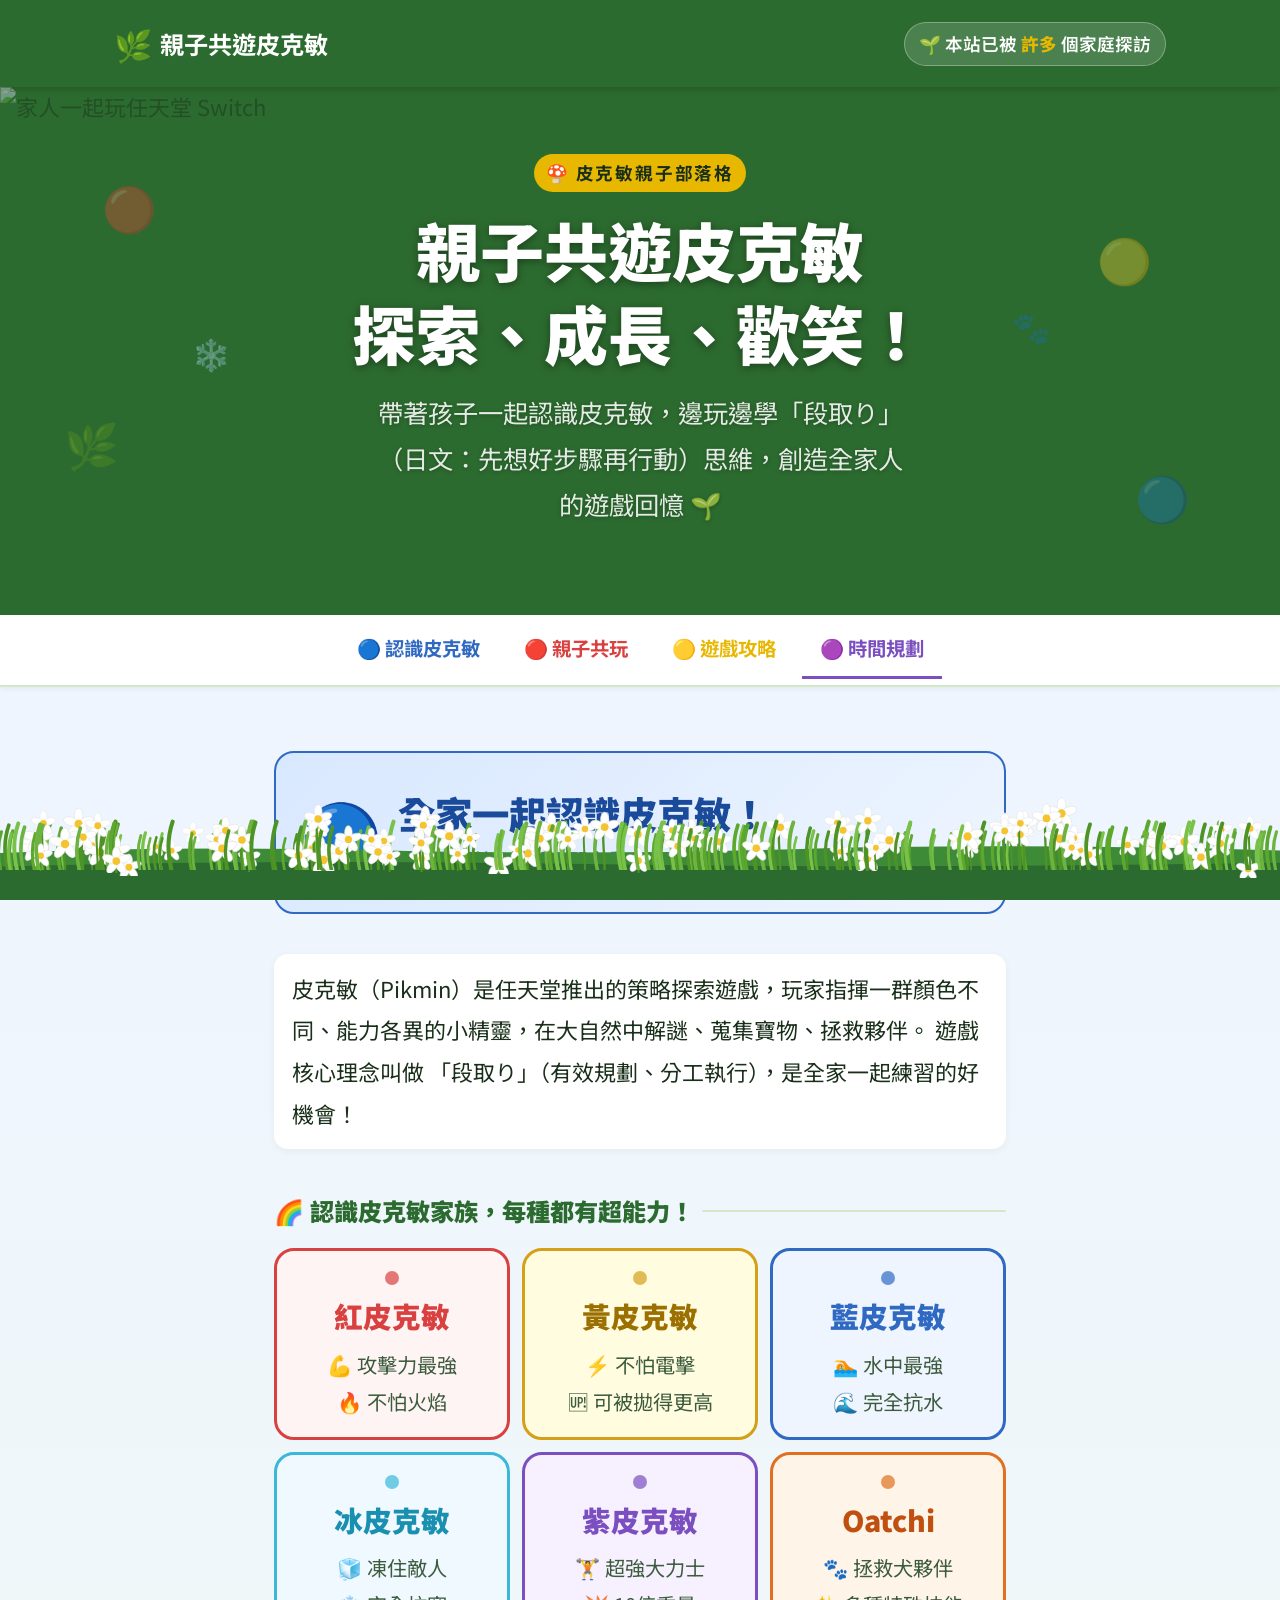
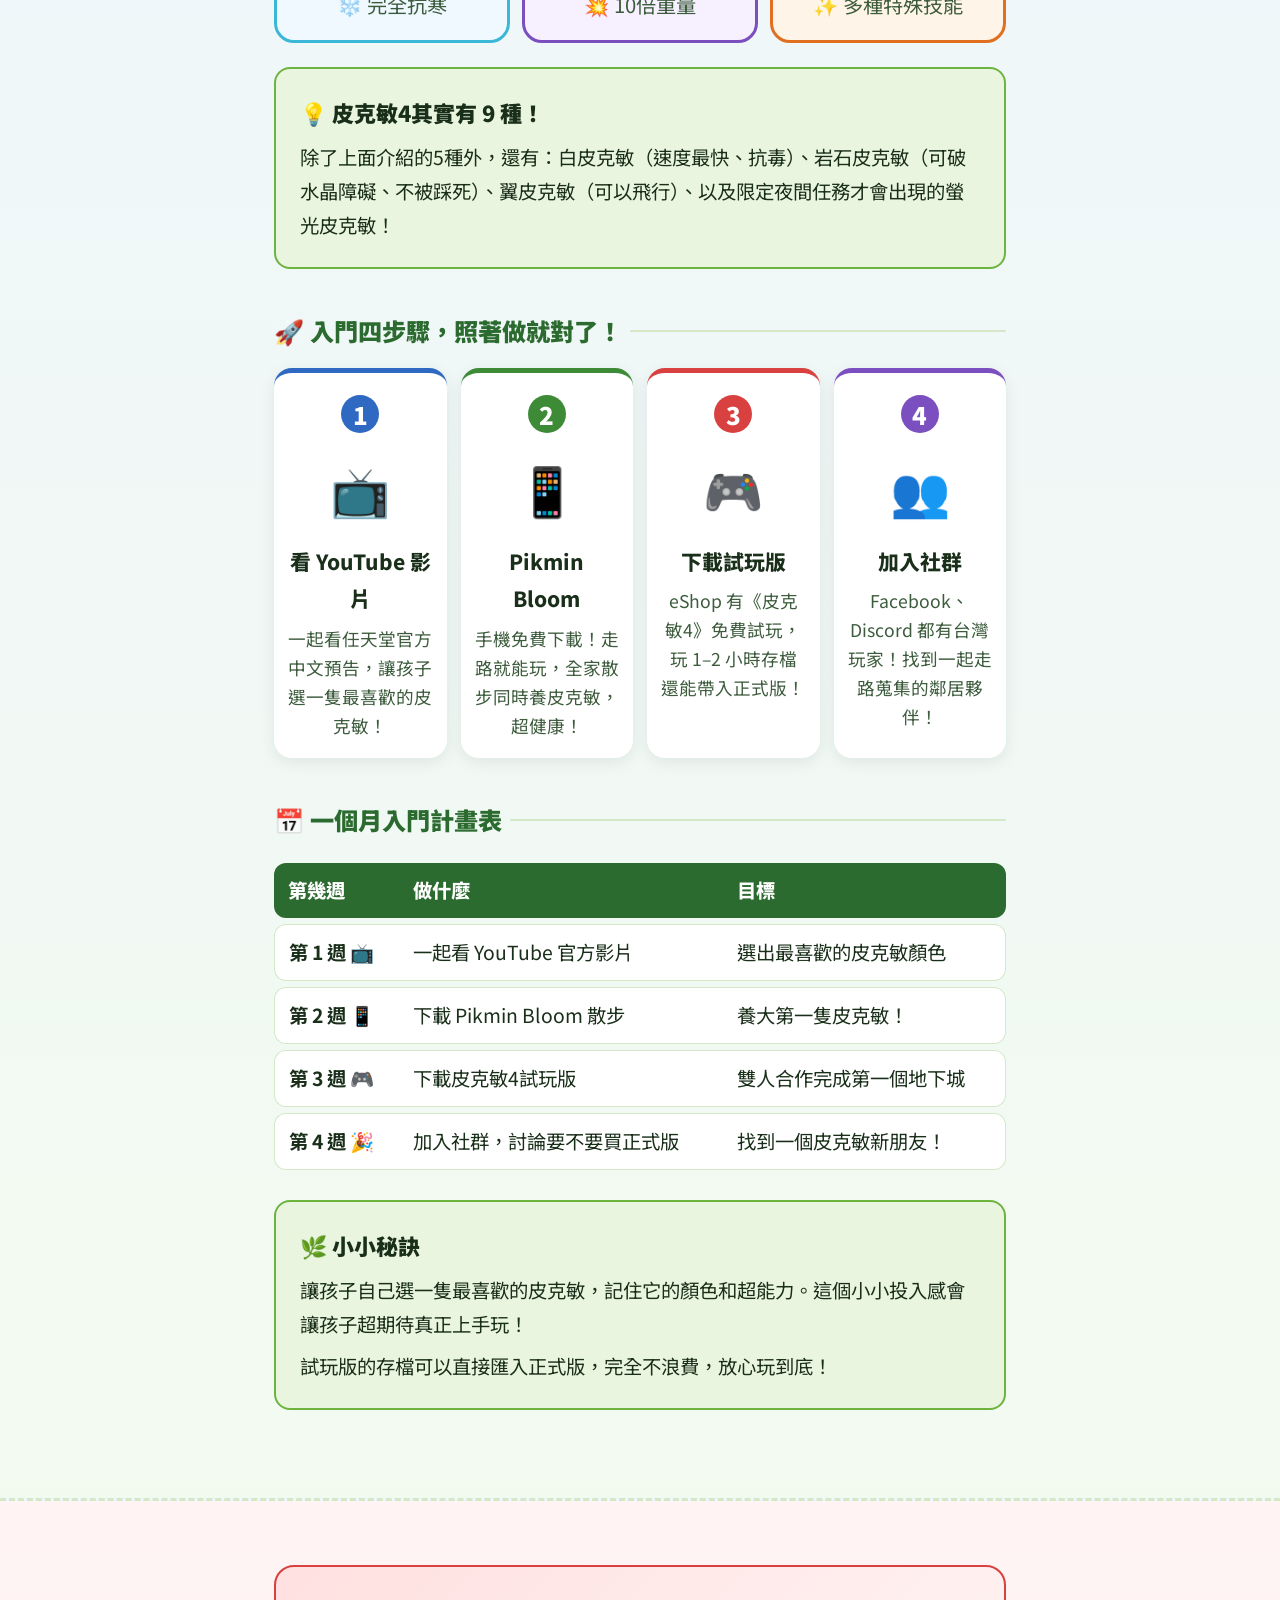
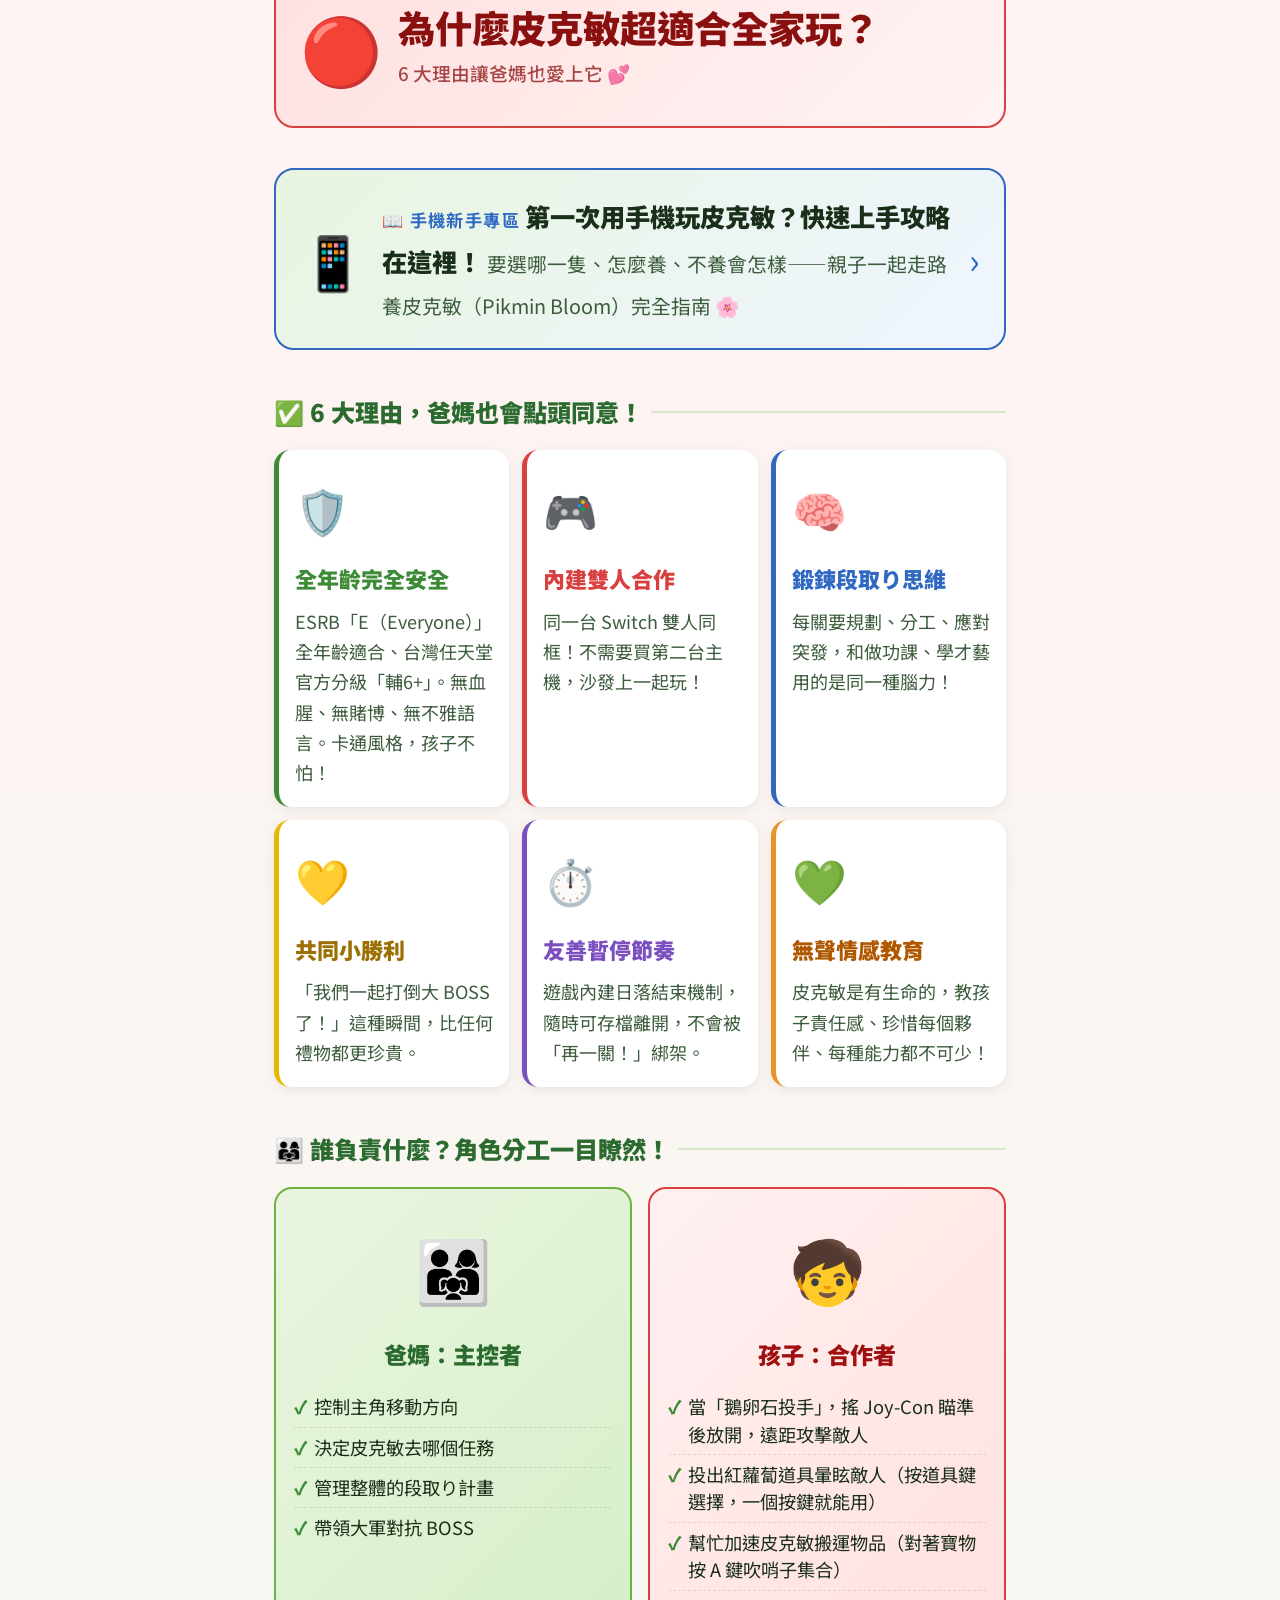
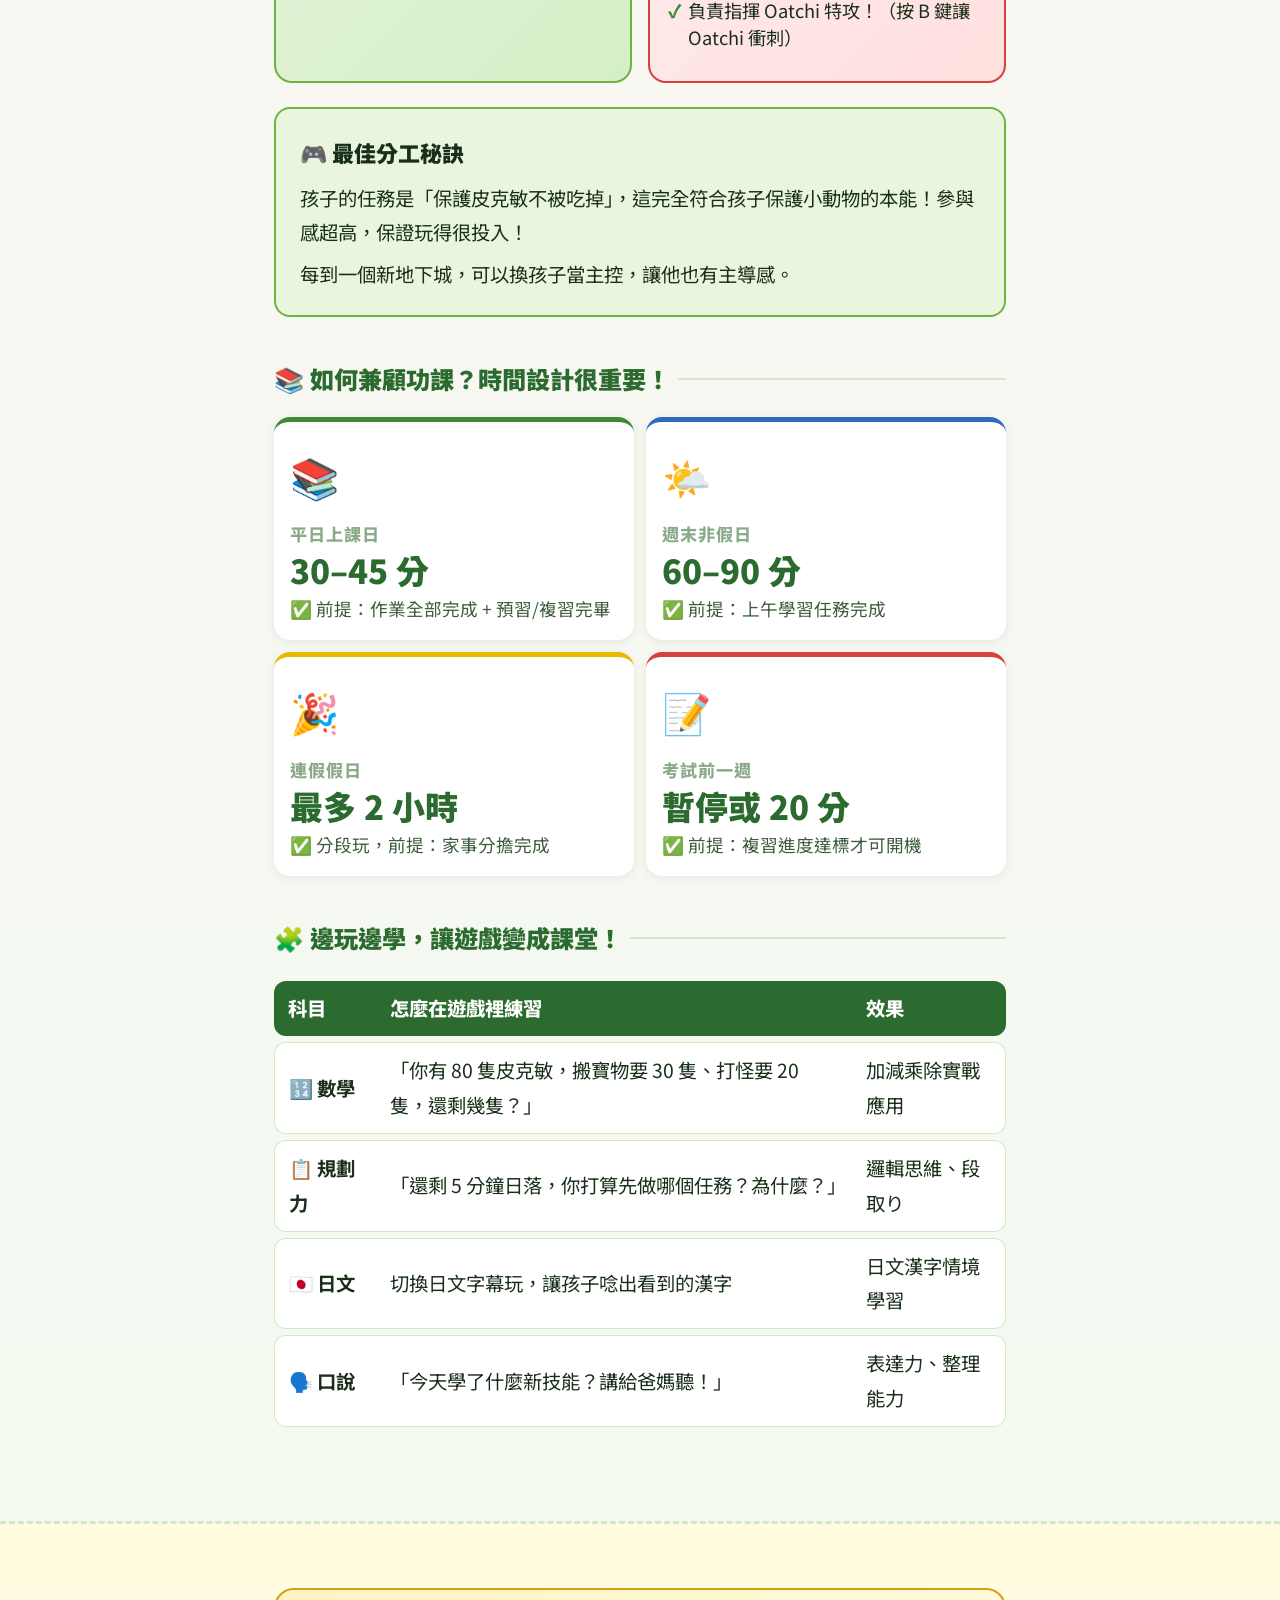
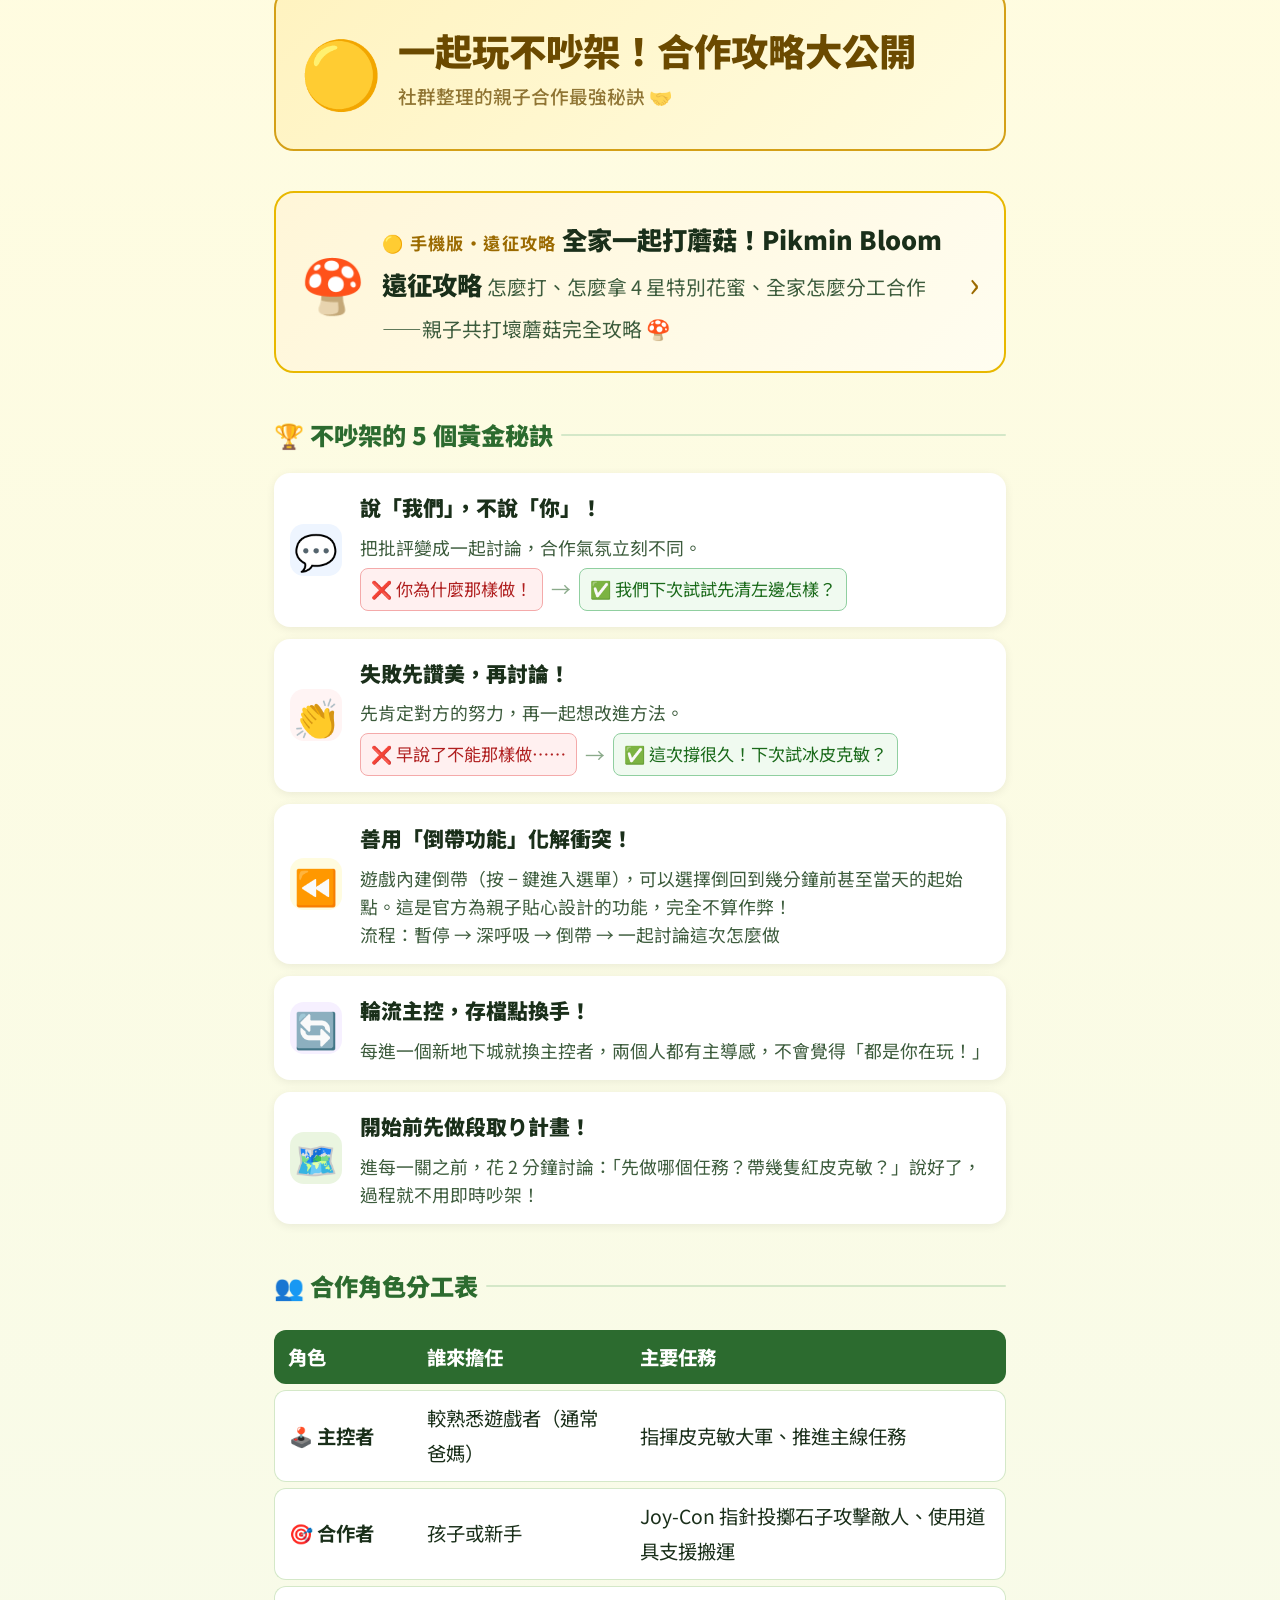
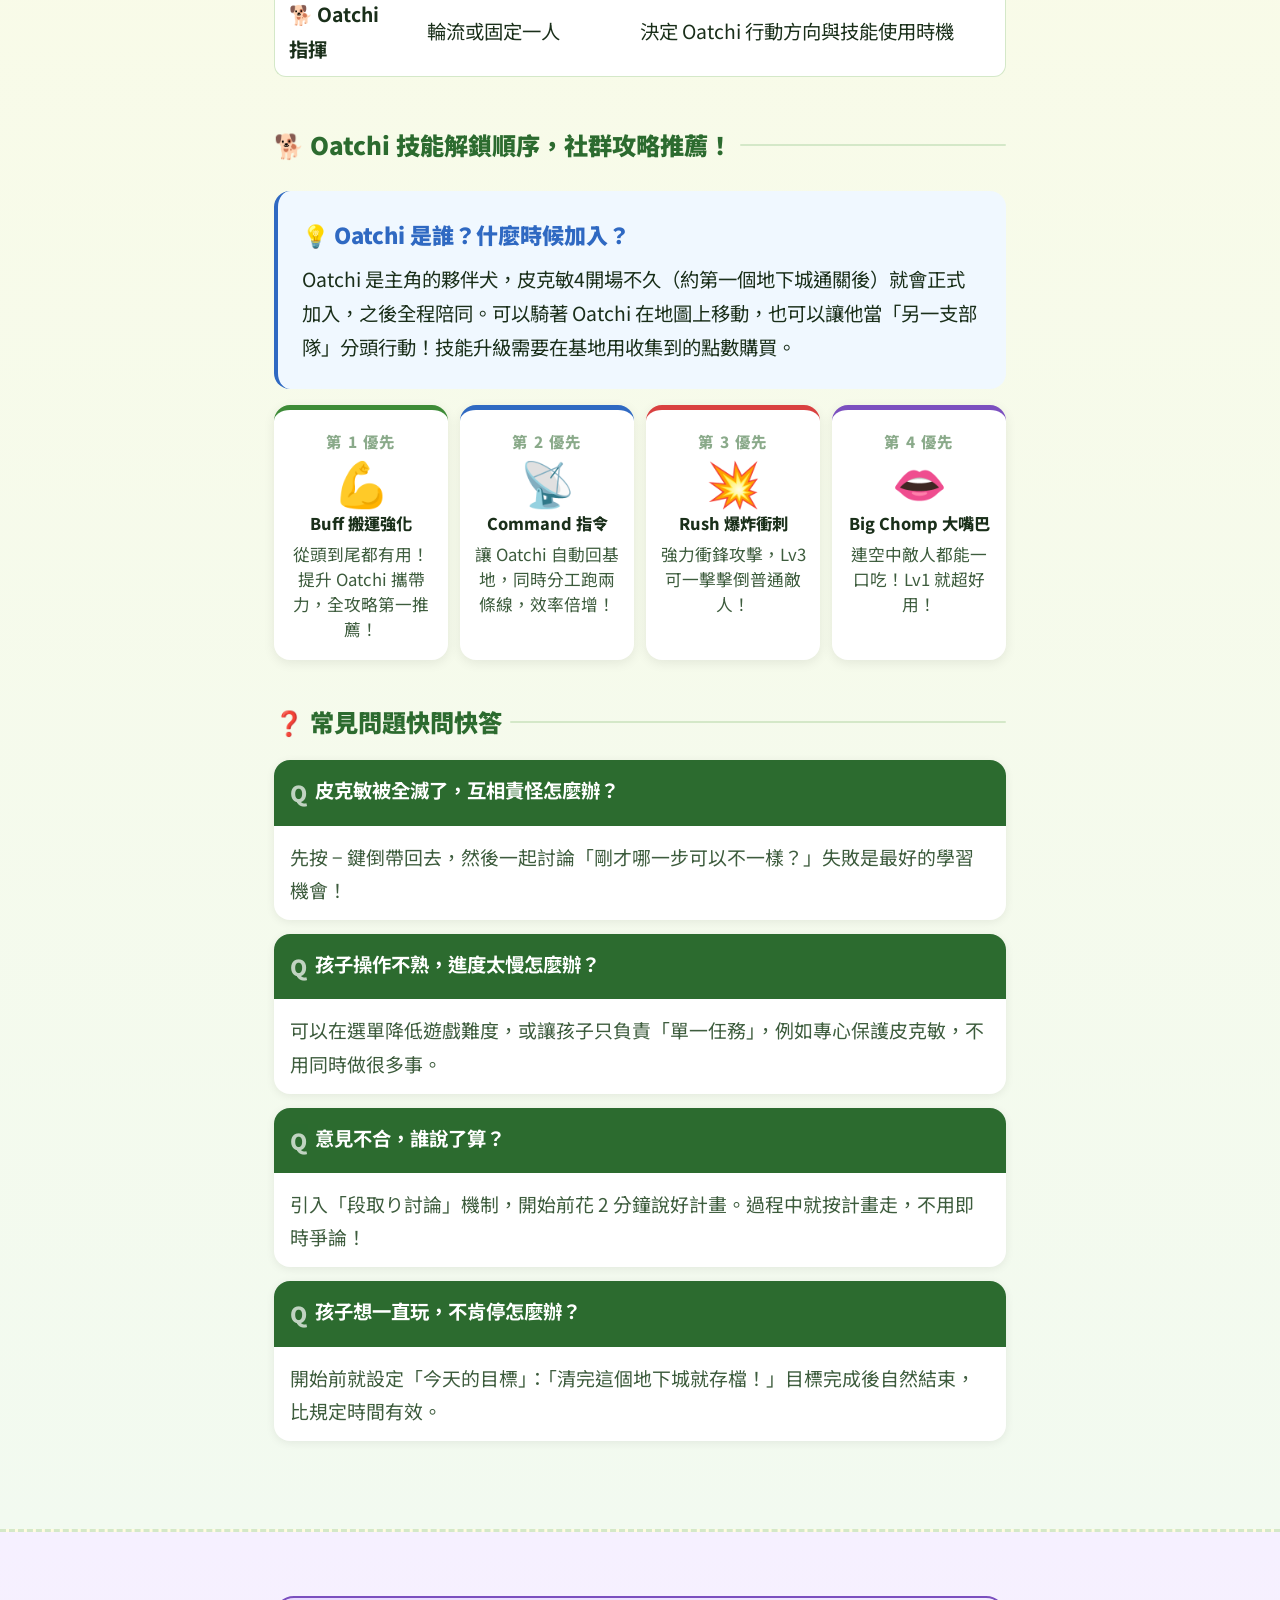
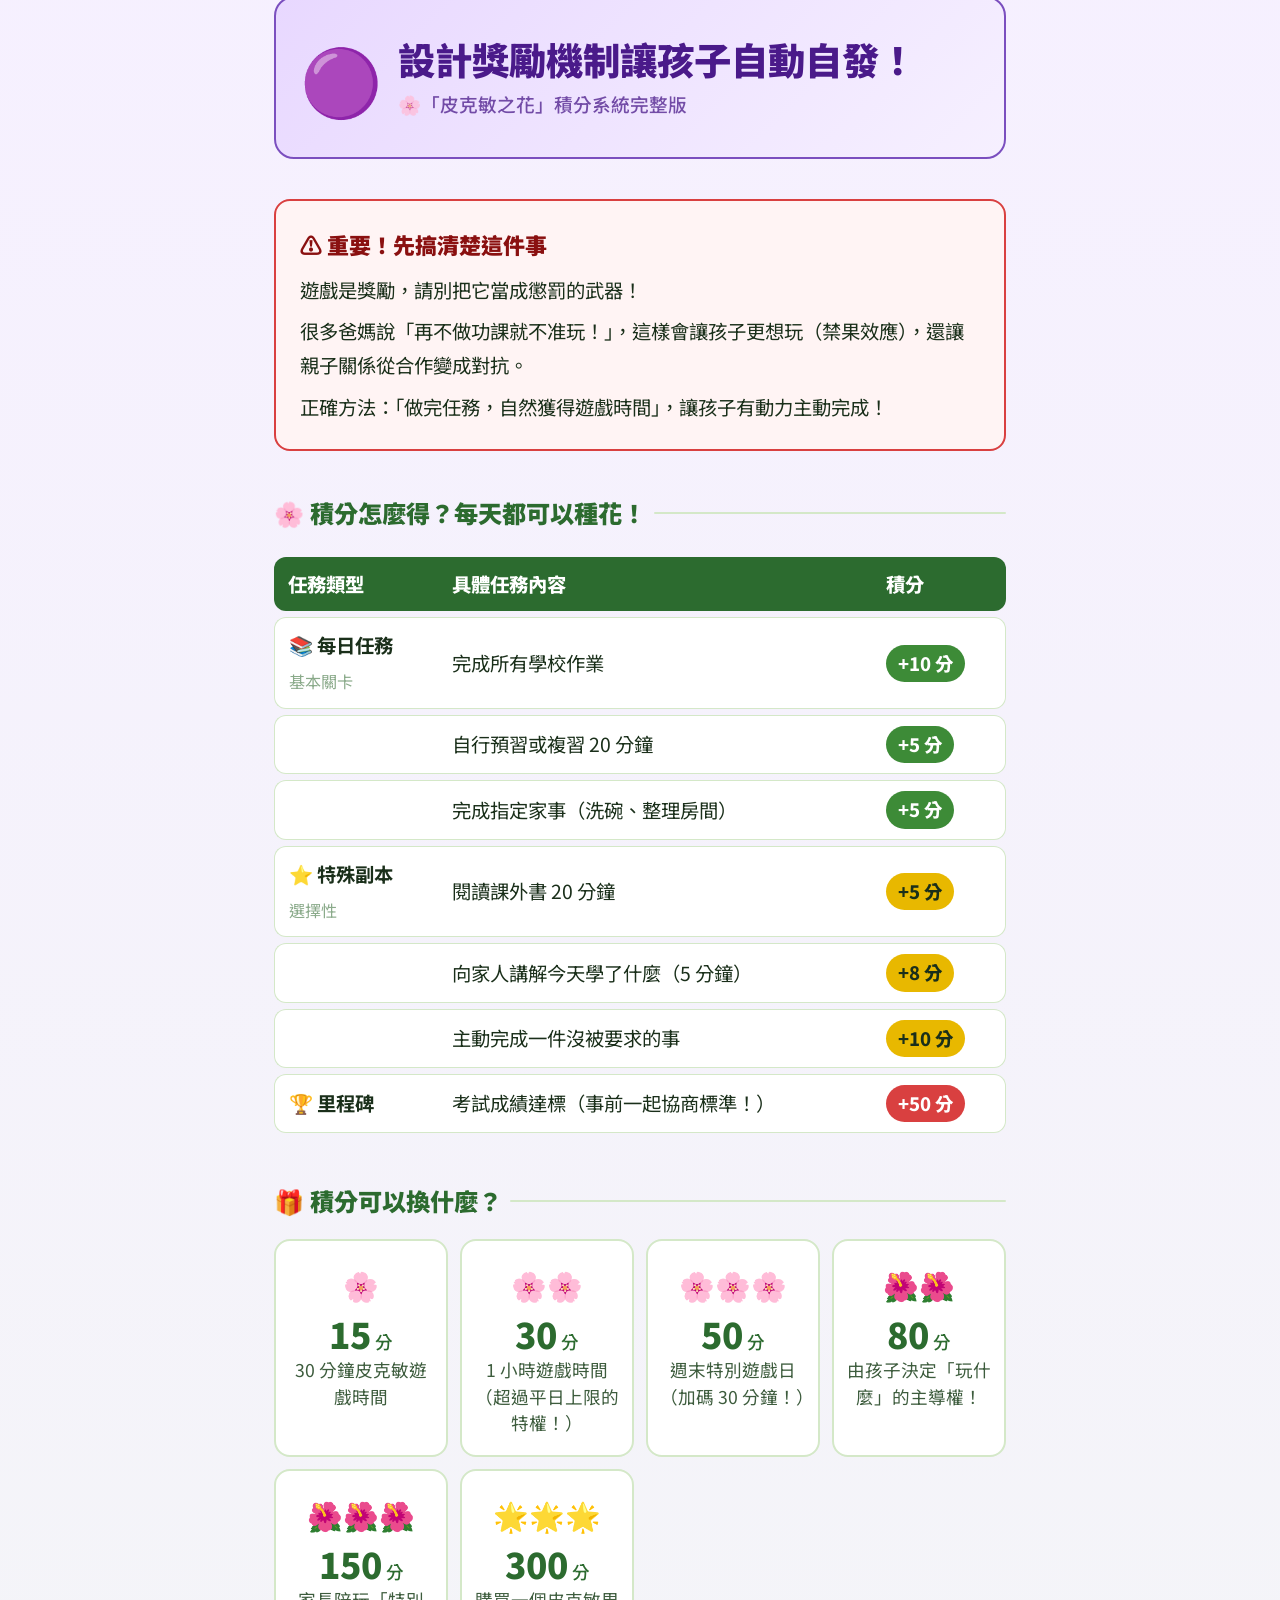
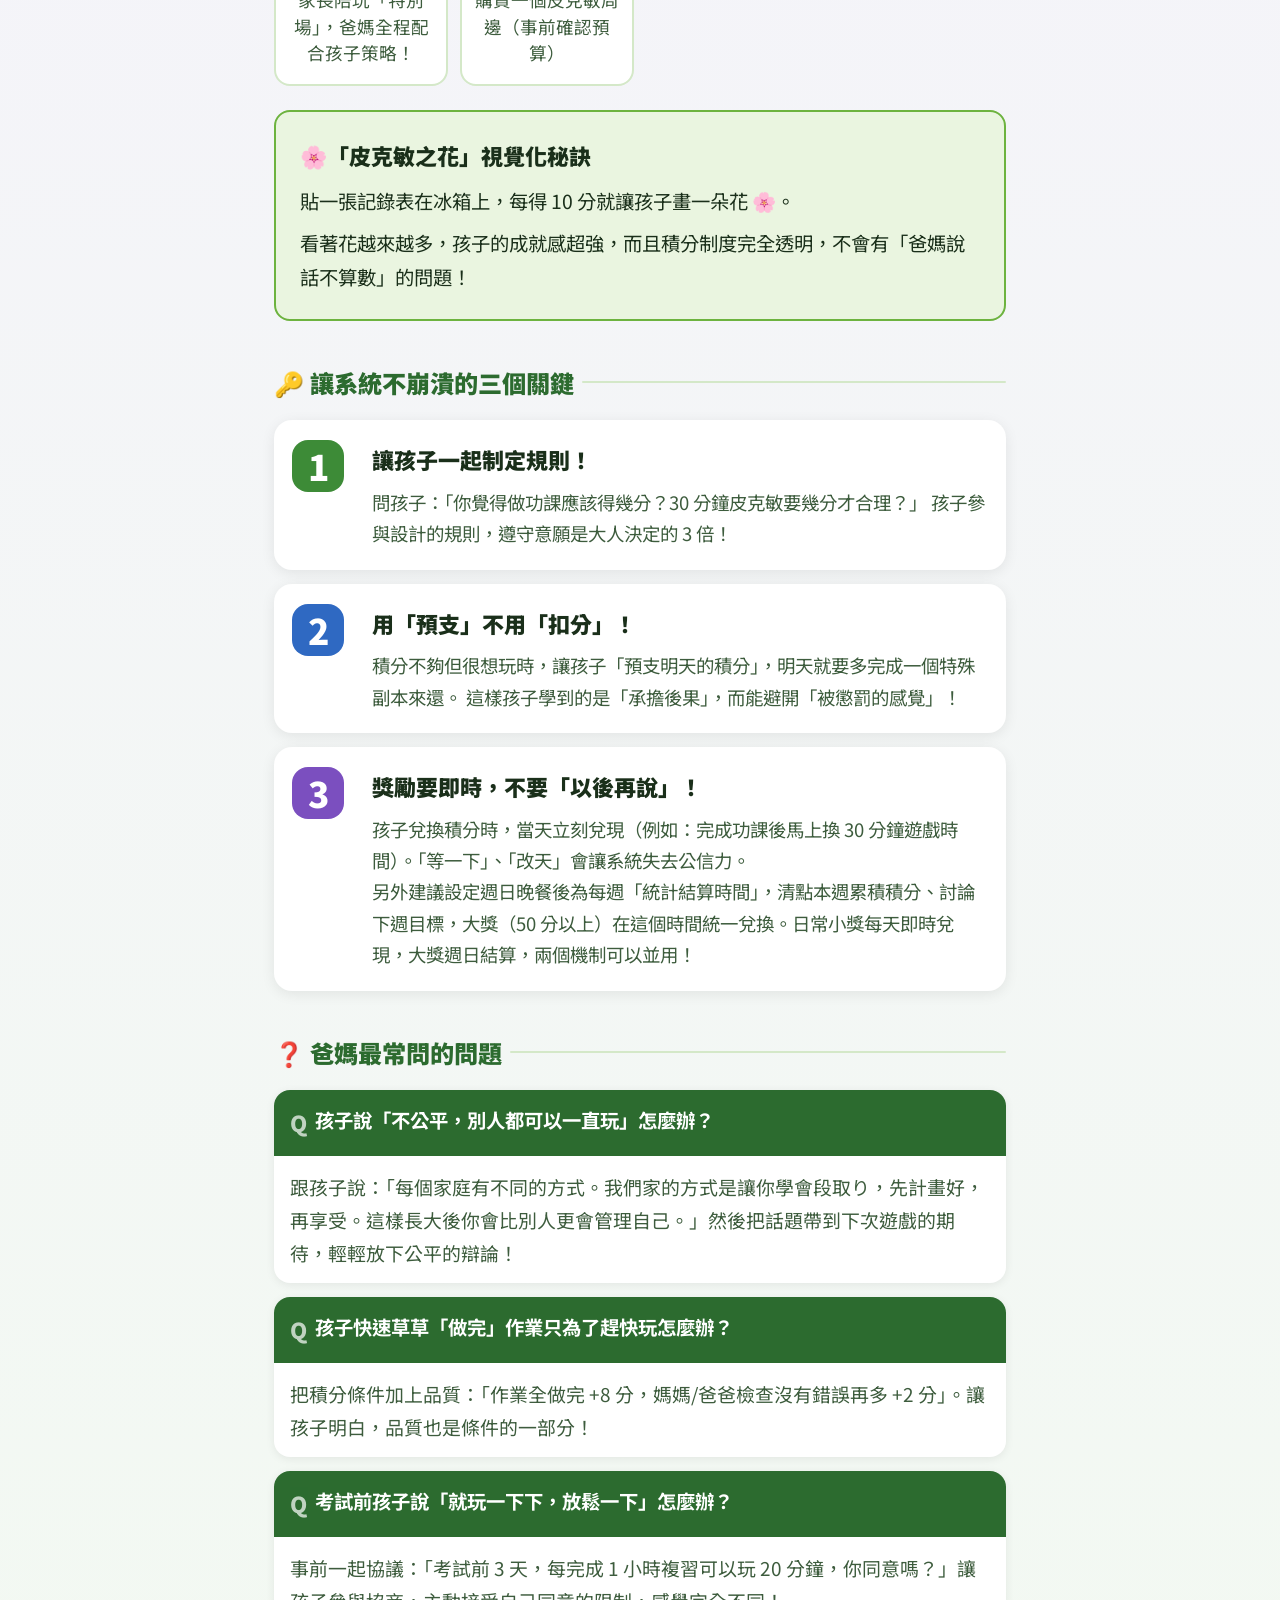
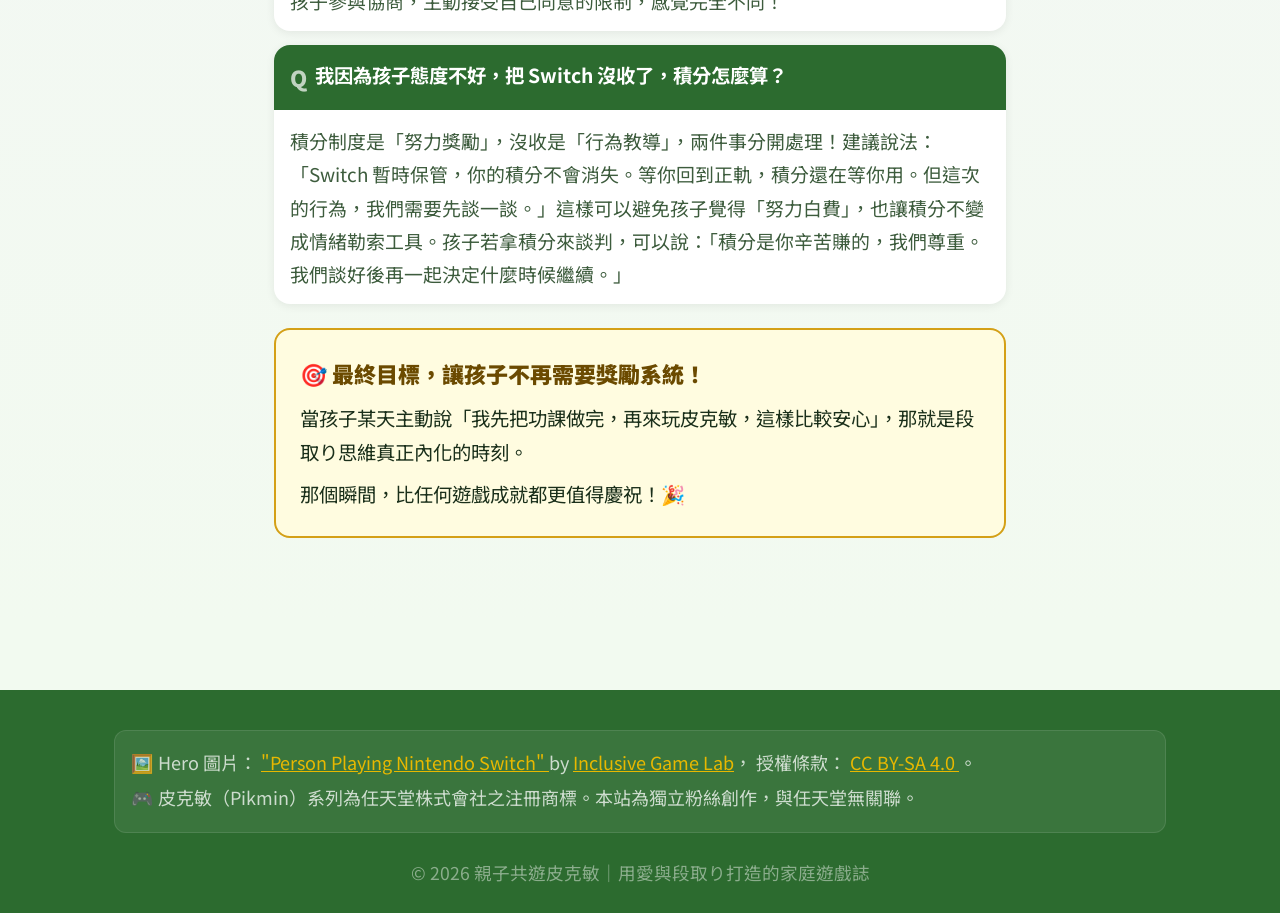
==== commit bf938703: "feat: 新增打蘑菇遠征攻略子頁（/mushroom-guide/） 從親子共遊角度出發的原創 Pikmin Bloom 打蘑菇攻略，掛在主站底下： - 蘑菇是什麼、獎勵（水果/明信片/特別花蜜/星" ====
--- a/index.html
+++ b/index.html
@@ -398,6 +398,17 @@
         </div>
       </div>
 
+      <!-- 子頁入口：手機版打蘑菇遠征攻略 -->
+      <a href="/mushroom-guide/" class="mg-cta mg-cta-tips anim">
+        <span class="mg-cta-icon" aria-hidden="true">🍄</span>
+        <span class="mg-cta-body">
+          <span class="mg-cta-kicker">🟡 手機版・遠征攻略</span>
+          <span class="mg-cta-title">全家一起打蘑菇！Pikmin Bloom 遠征攻略</span>
+          <span class="mg-cta-sub">怎麼打、怎麼拿 4 星特別花蜜、全家怎麼分工合作——親子共打壞蘑菇完全攻略 🍄</span>
+        </span>
+        <span class="mg-cta-arrow" aria-hidden="true">›</span>
+      </a>
+
       <!-- 不吵架5秘訣 -->
       <div class="subsection-title anim">🏆 不吵架的 5 個黃金秘訣</div>
       <div class="rule-cards">
--- a/css/style.css
+++ b/css/style.css
@@ -1187,3 +1187,12 @@
   .mg-cta-icon { font-size: 1.9rem; }
   .mg-cta-title { font-size: 1.02rem; }
 }
+
+/* 攻略 CTA 黃色變體（遊戲攻略段落 → 打蘑菇子頁） */
+.mg-cta.mg-cta-tips {
+  border-color: var(--tag-tips);
+  background: linear-gradient(135deg, #FFF6D8, #FFFDF0);
+}
+.mg-cta.mg-cta-tips .mg-cta-kicker,
+.mg-cta.mg-cta-tips .mg-cta-arrow { color: #9B6A00; }
+.mg-cta.mg-cta-tips:hover { box-shadow: 0 8px 22px rgba(232, 184, 0, 0.22); }
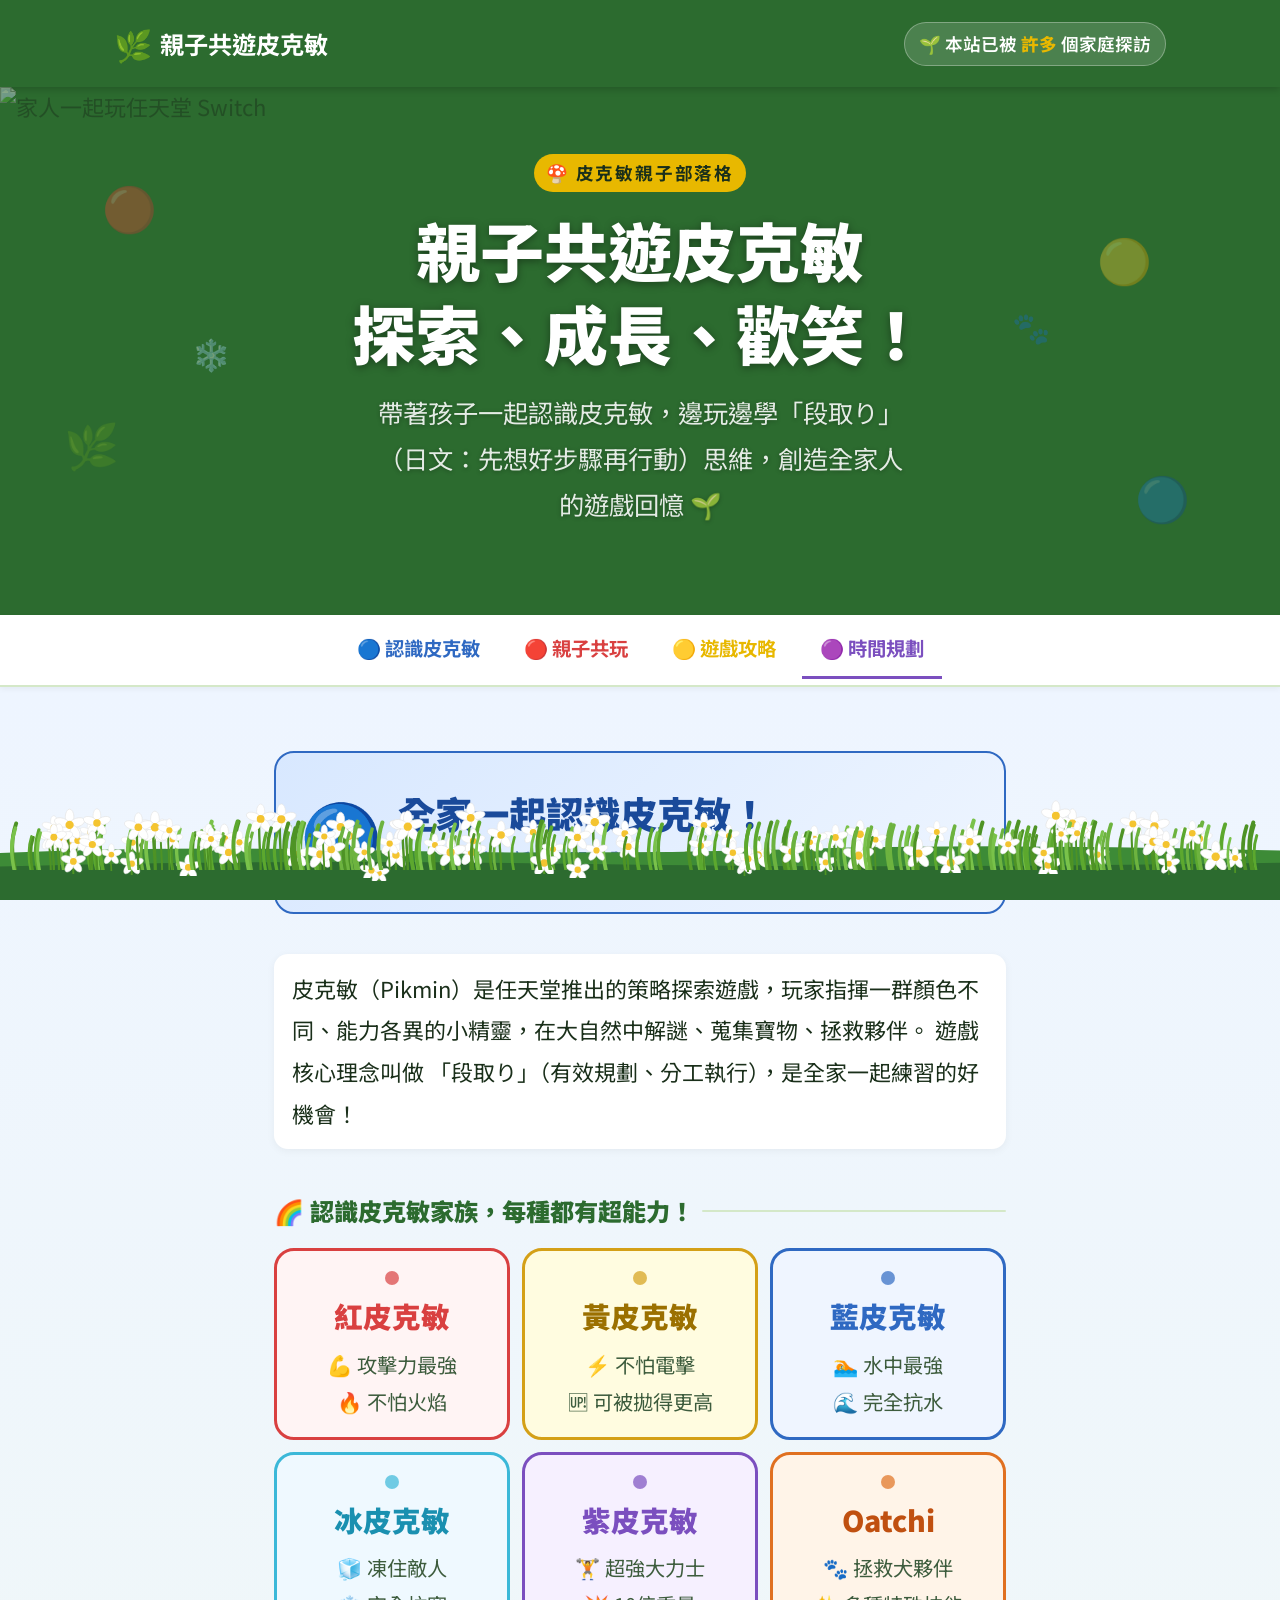
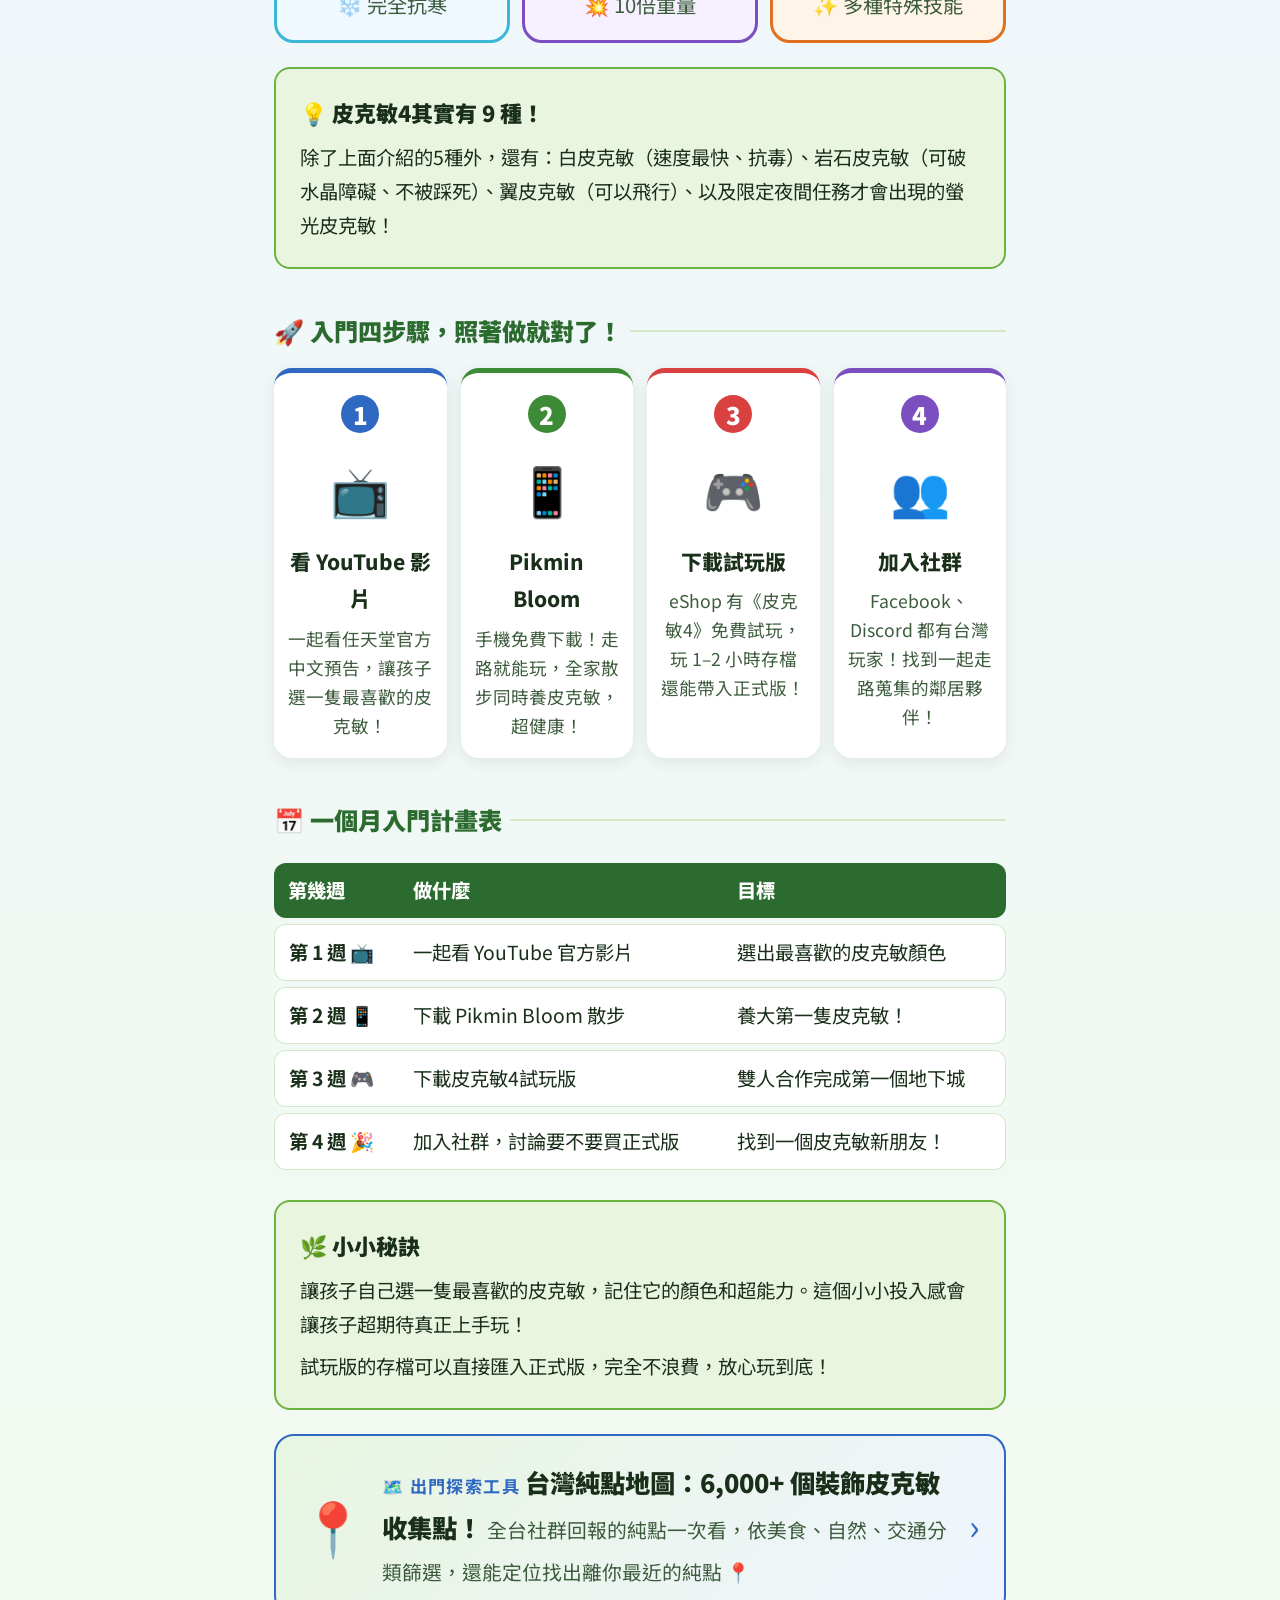
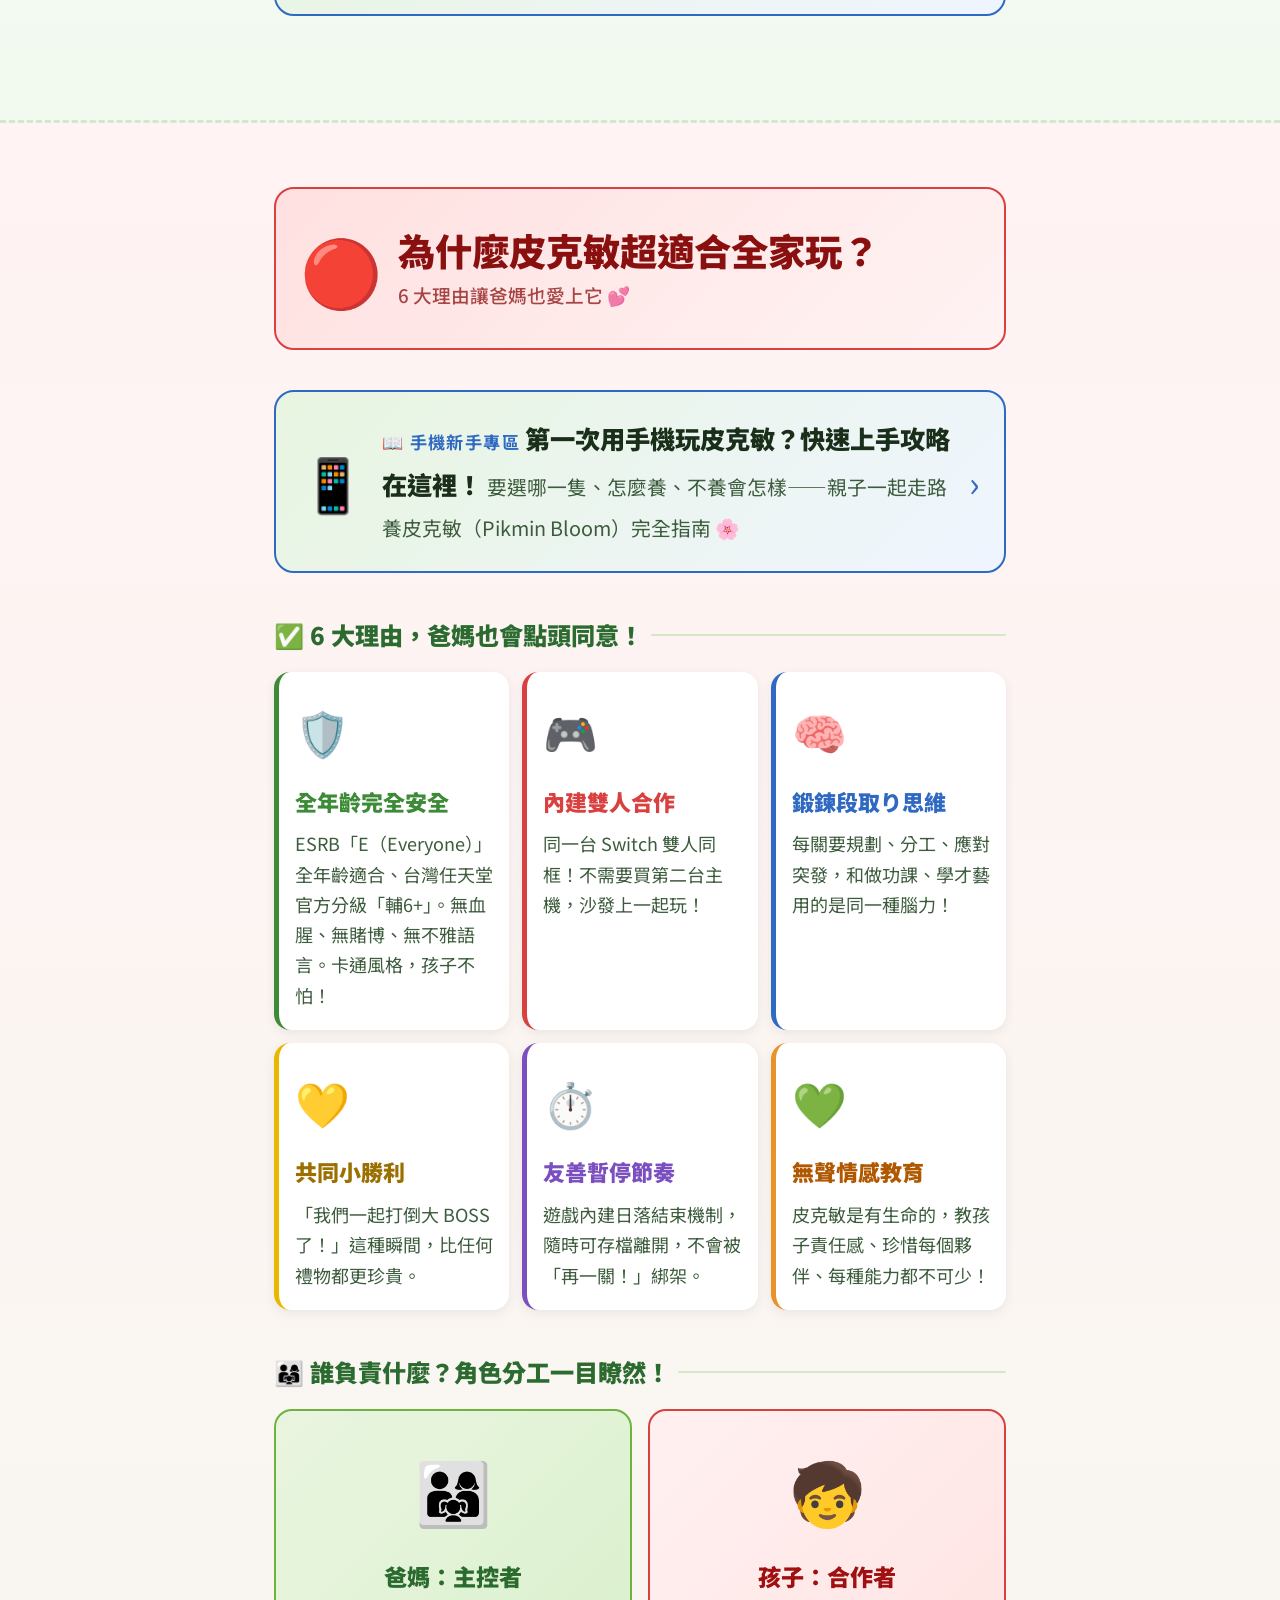
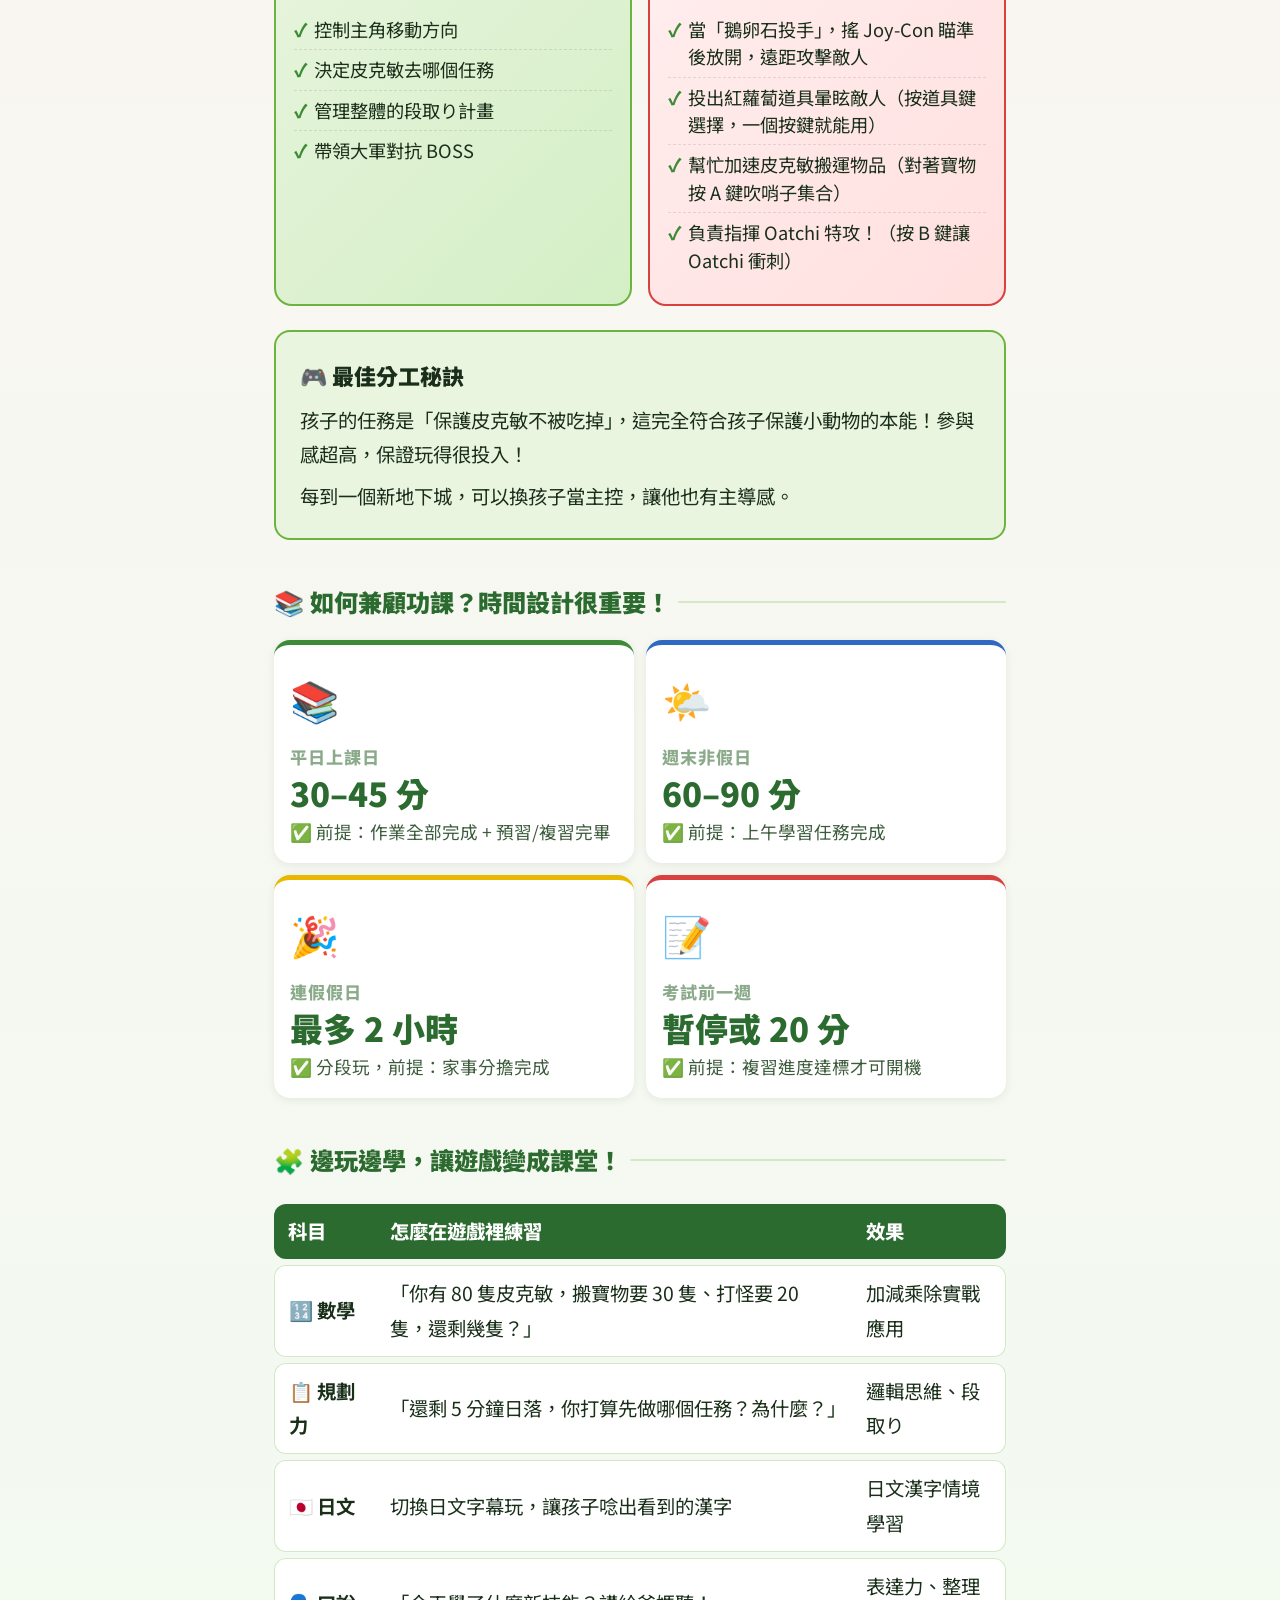
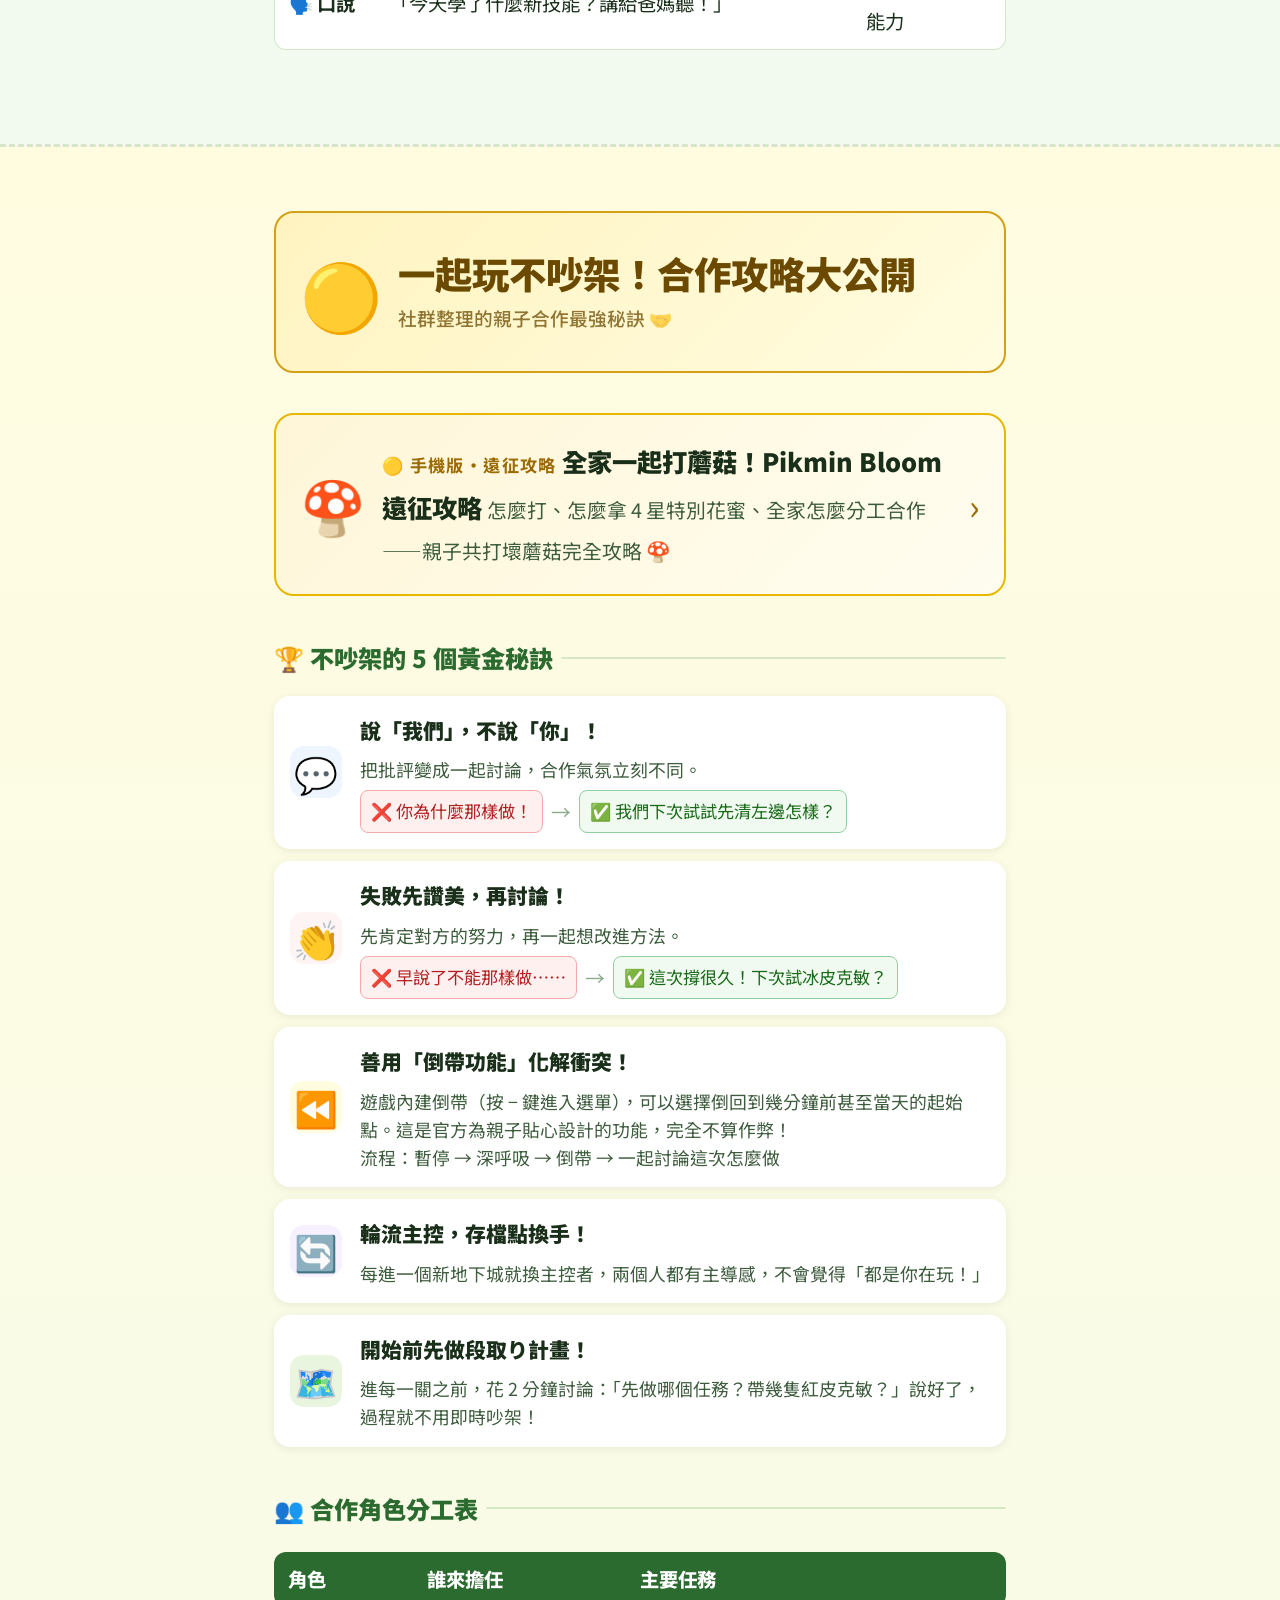
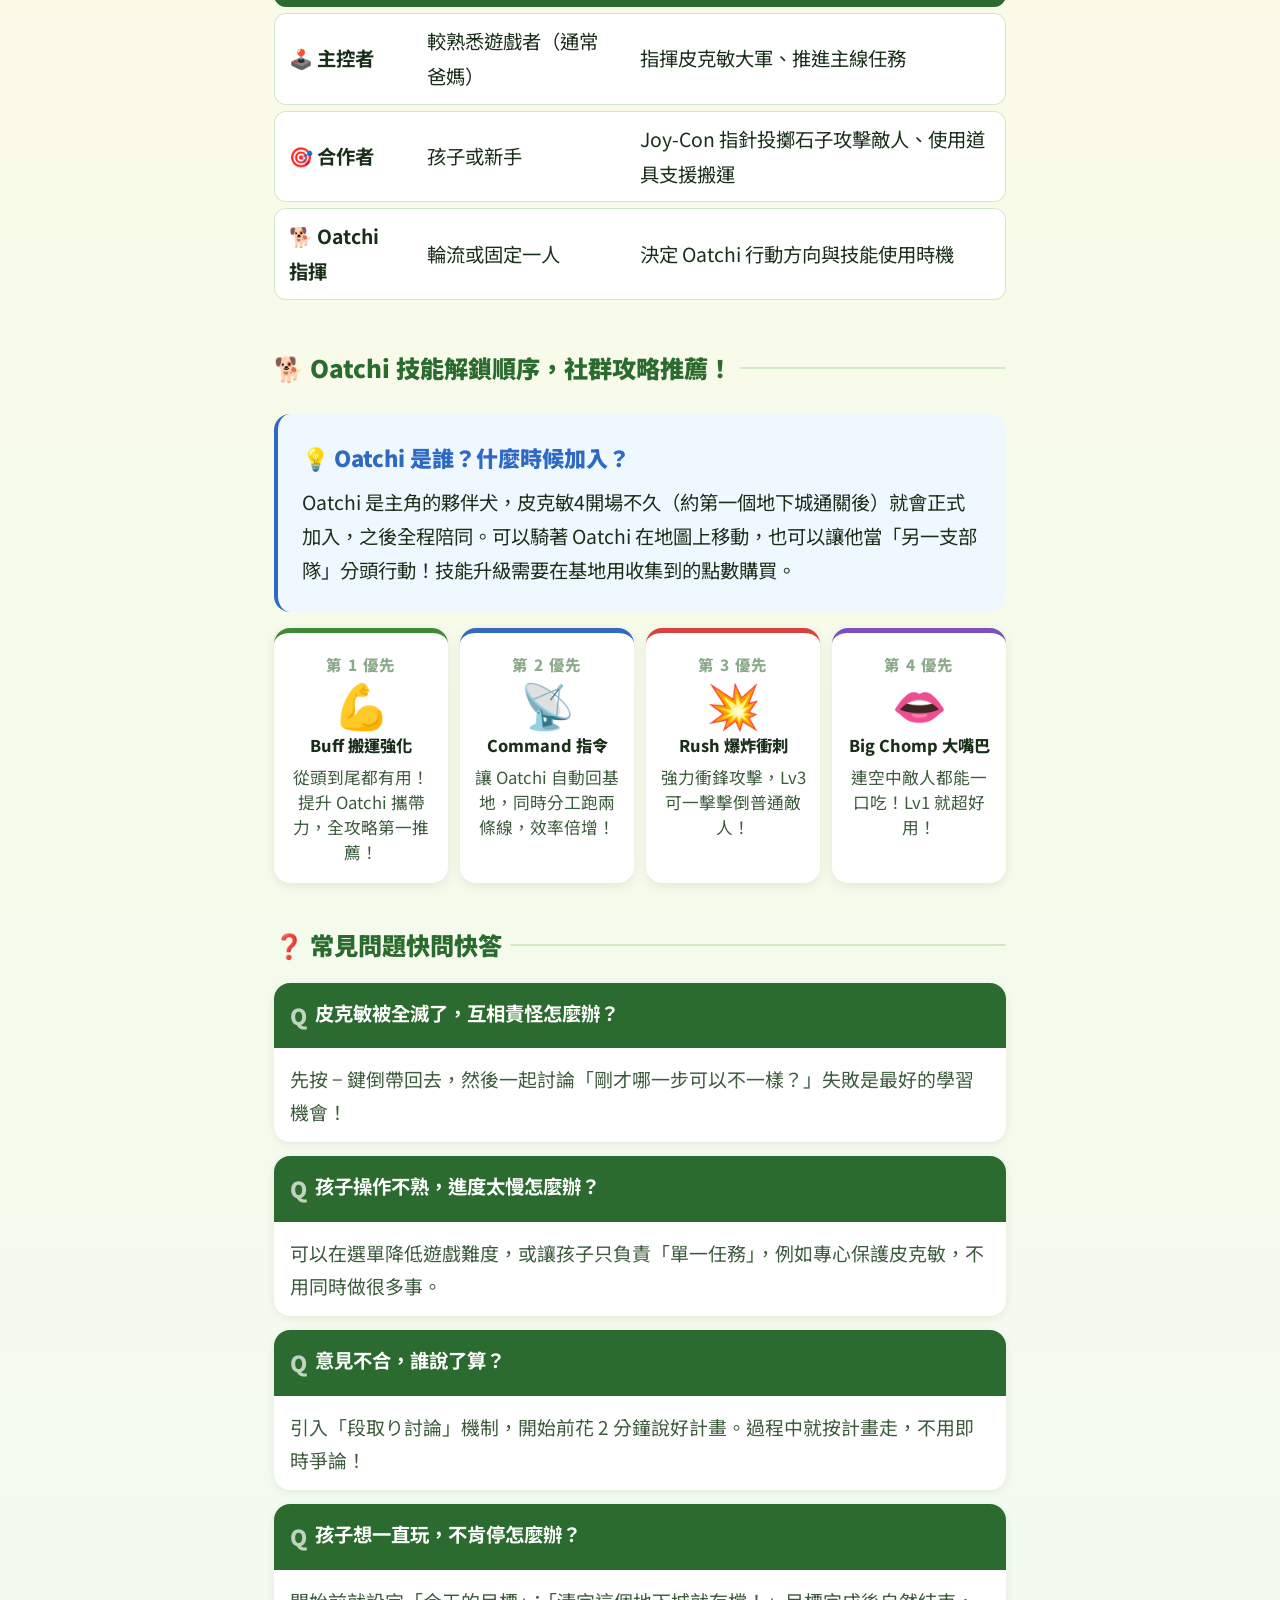
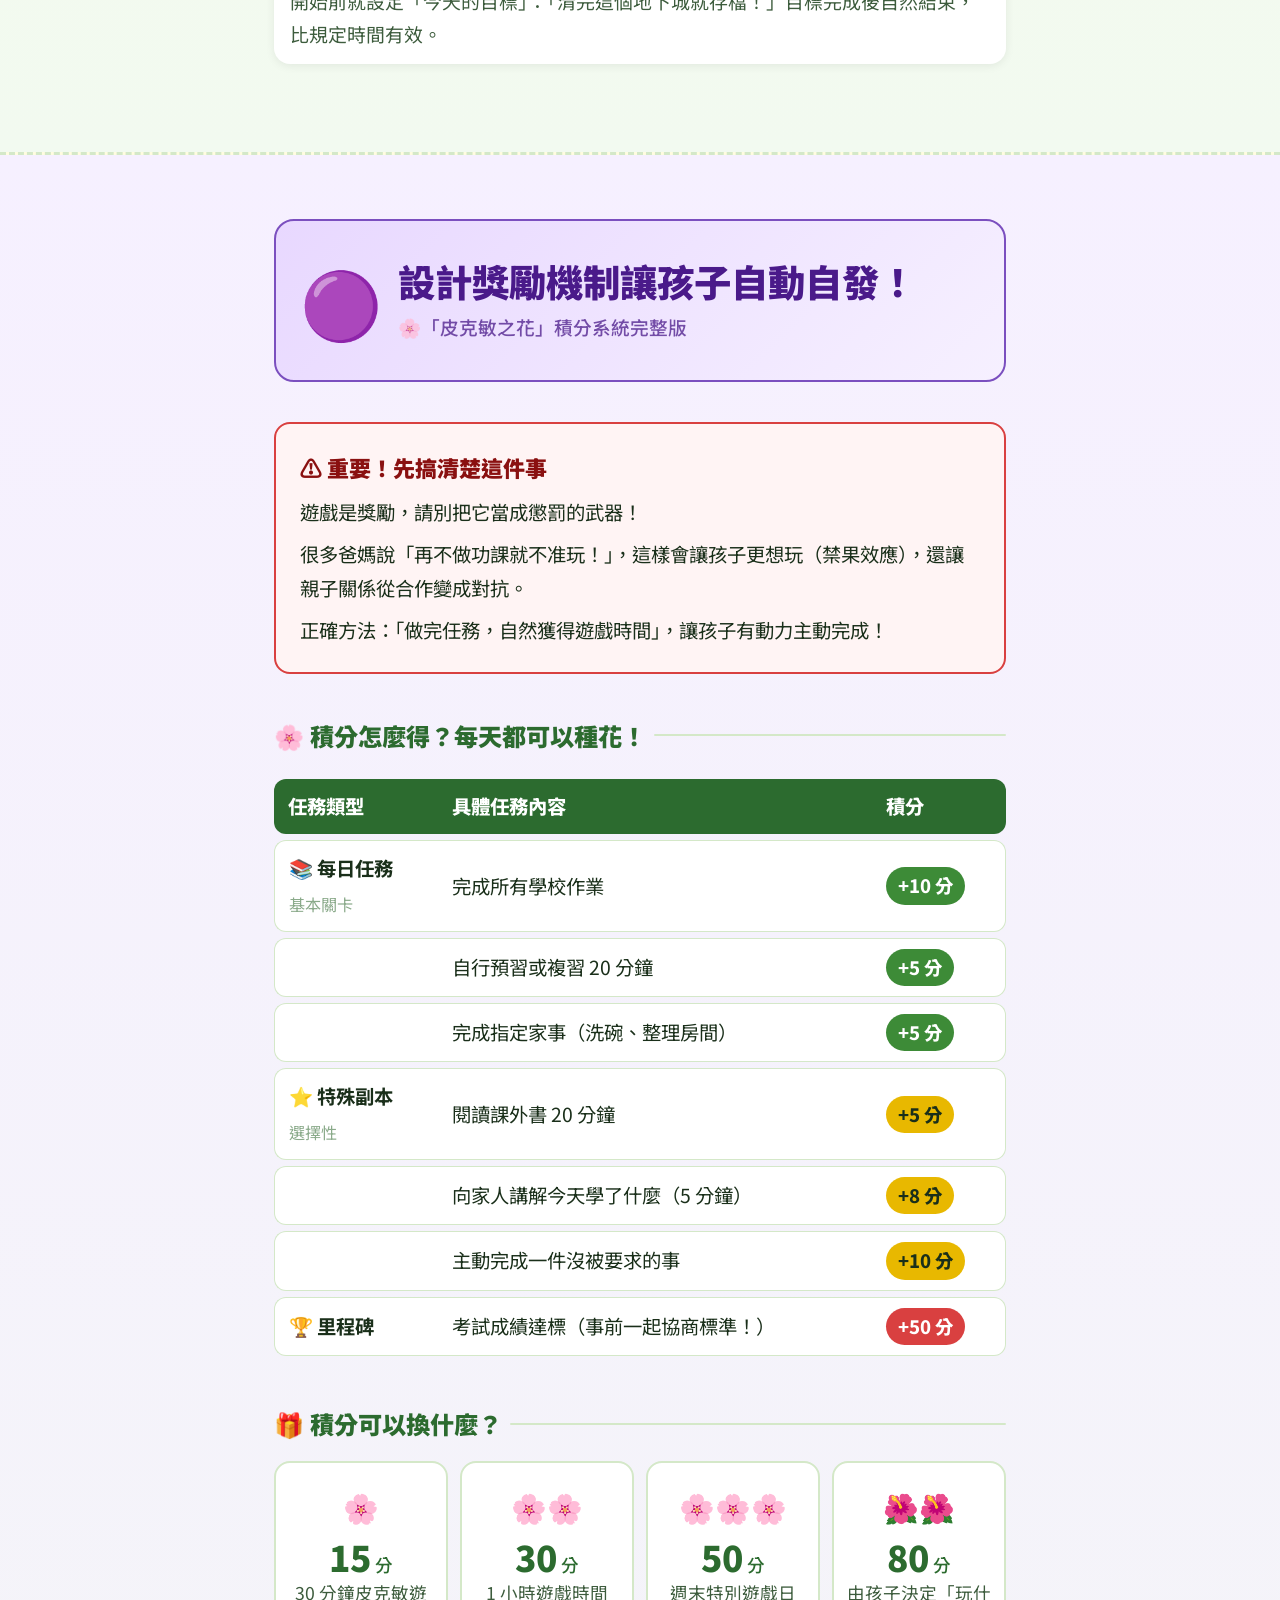
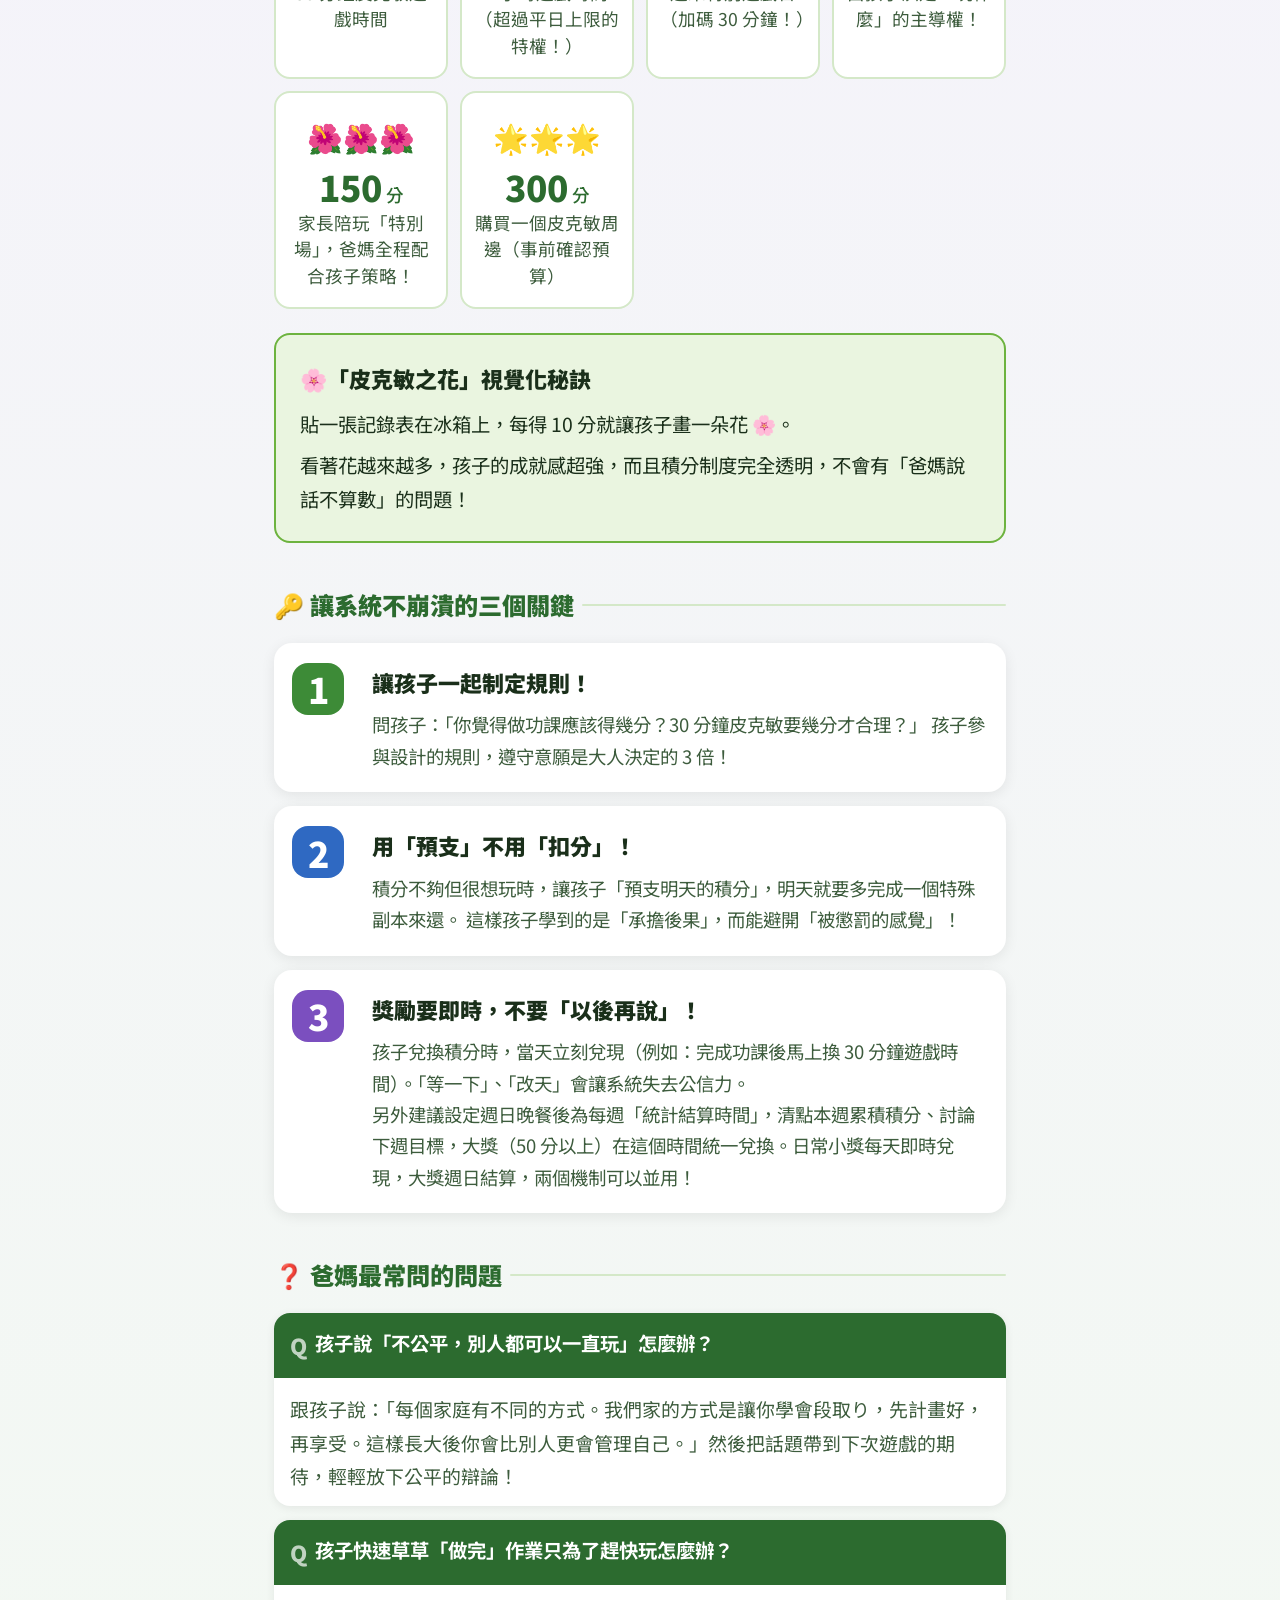
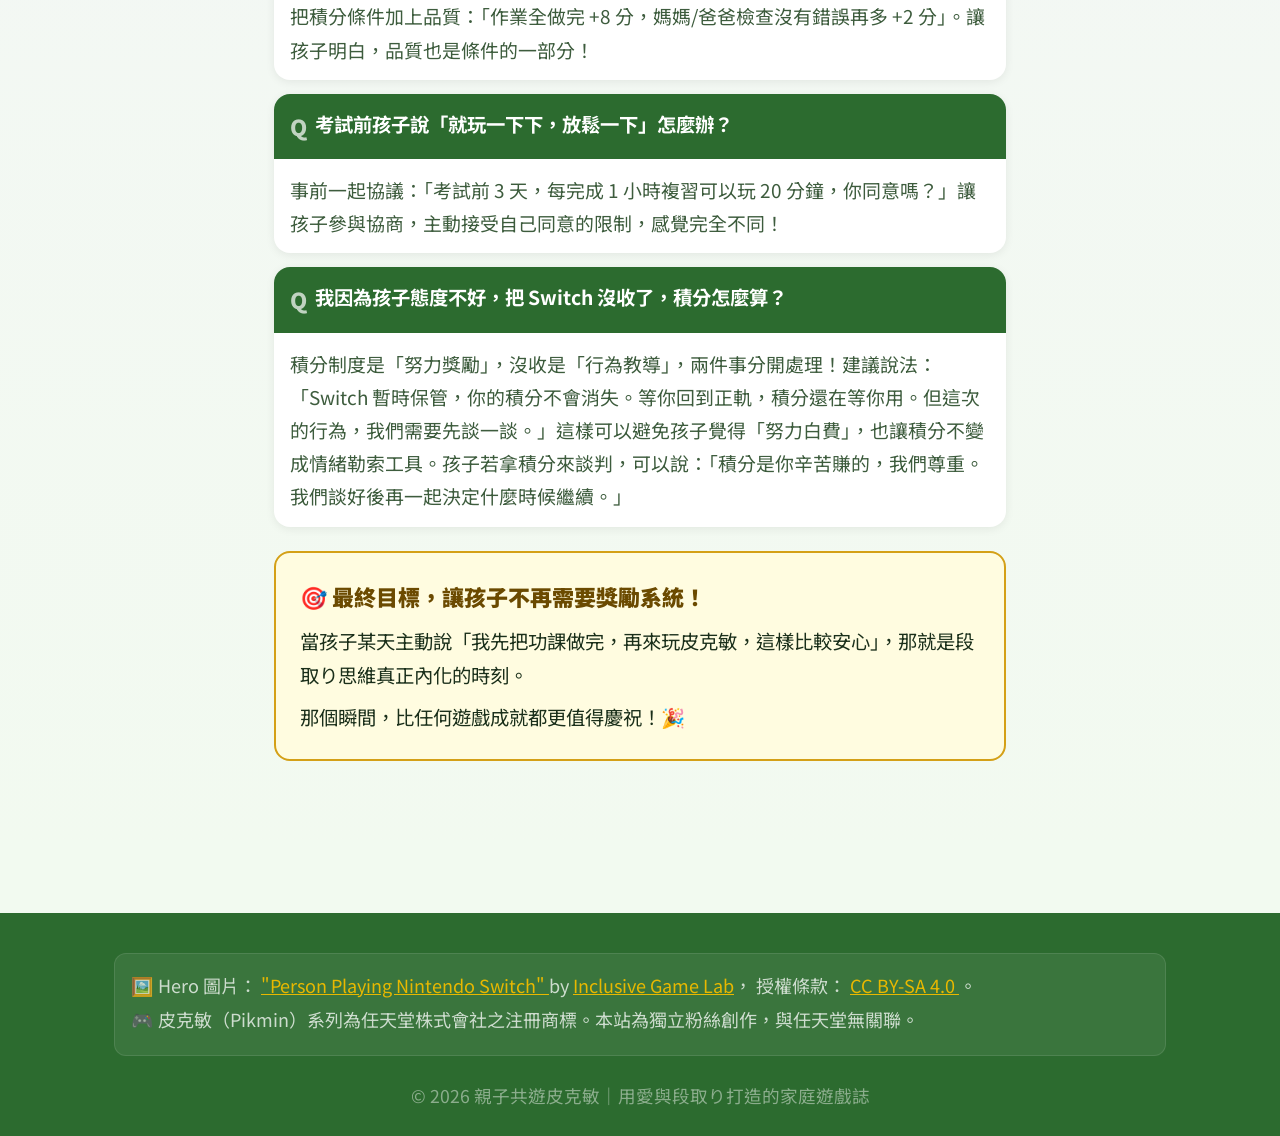
==== commit 4a082b66: "feat: 新增台灣純點地圖子頁（/pure-spot-map/） - 從 pikmin.talllkai.com 純點資料擷取台灣境內 6,359 個純點（含離島） - 以 Leaflet + ma" ====
--- a/index.html
+++ b/index.html
@@ -226,6 +226,17 @@
         <p>試玩版的存檔可以直接匯入正式版，完全不浪費，放心玩到底！</p>
       </div>
 
+      <!-- 子頁入口：台灣純點地圖 -->
+      <a href="/pure-spot-map/" class="mg-cta anim">
+        <span class="mg-cta-icon" aria-hidden="true">📍</span>
+        <span class="mg-cta-body">
+          <span class="mg-cta-kicker">🗺️ 出門探索工具</span>
+          <span class="mg-cta-title">台灣純點地圖：6,000+ 個裝飾皮克敏收集點！</span>
+          <span class="mg-cta-sub">全台社群回報的純點一次看，依美食、自然、交通分類篩選，還能定位找出離你最近的純點 📍</span>
+        </span>
+        <span class="mg-cta-arrow" aria-hidden="true">›</span>
+      </a>
+
     </div>
   </section>
 
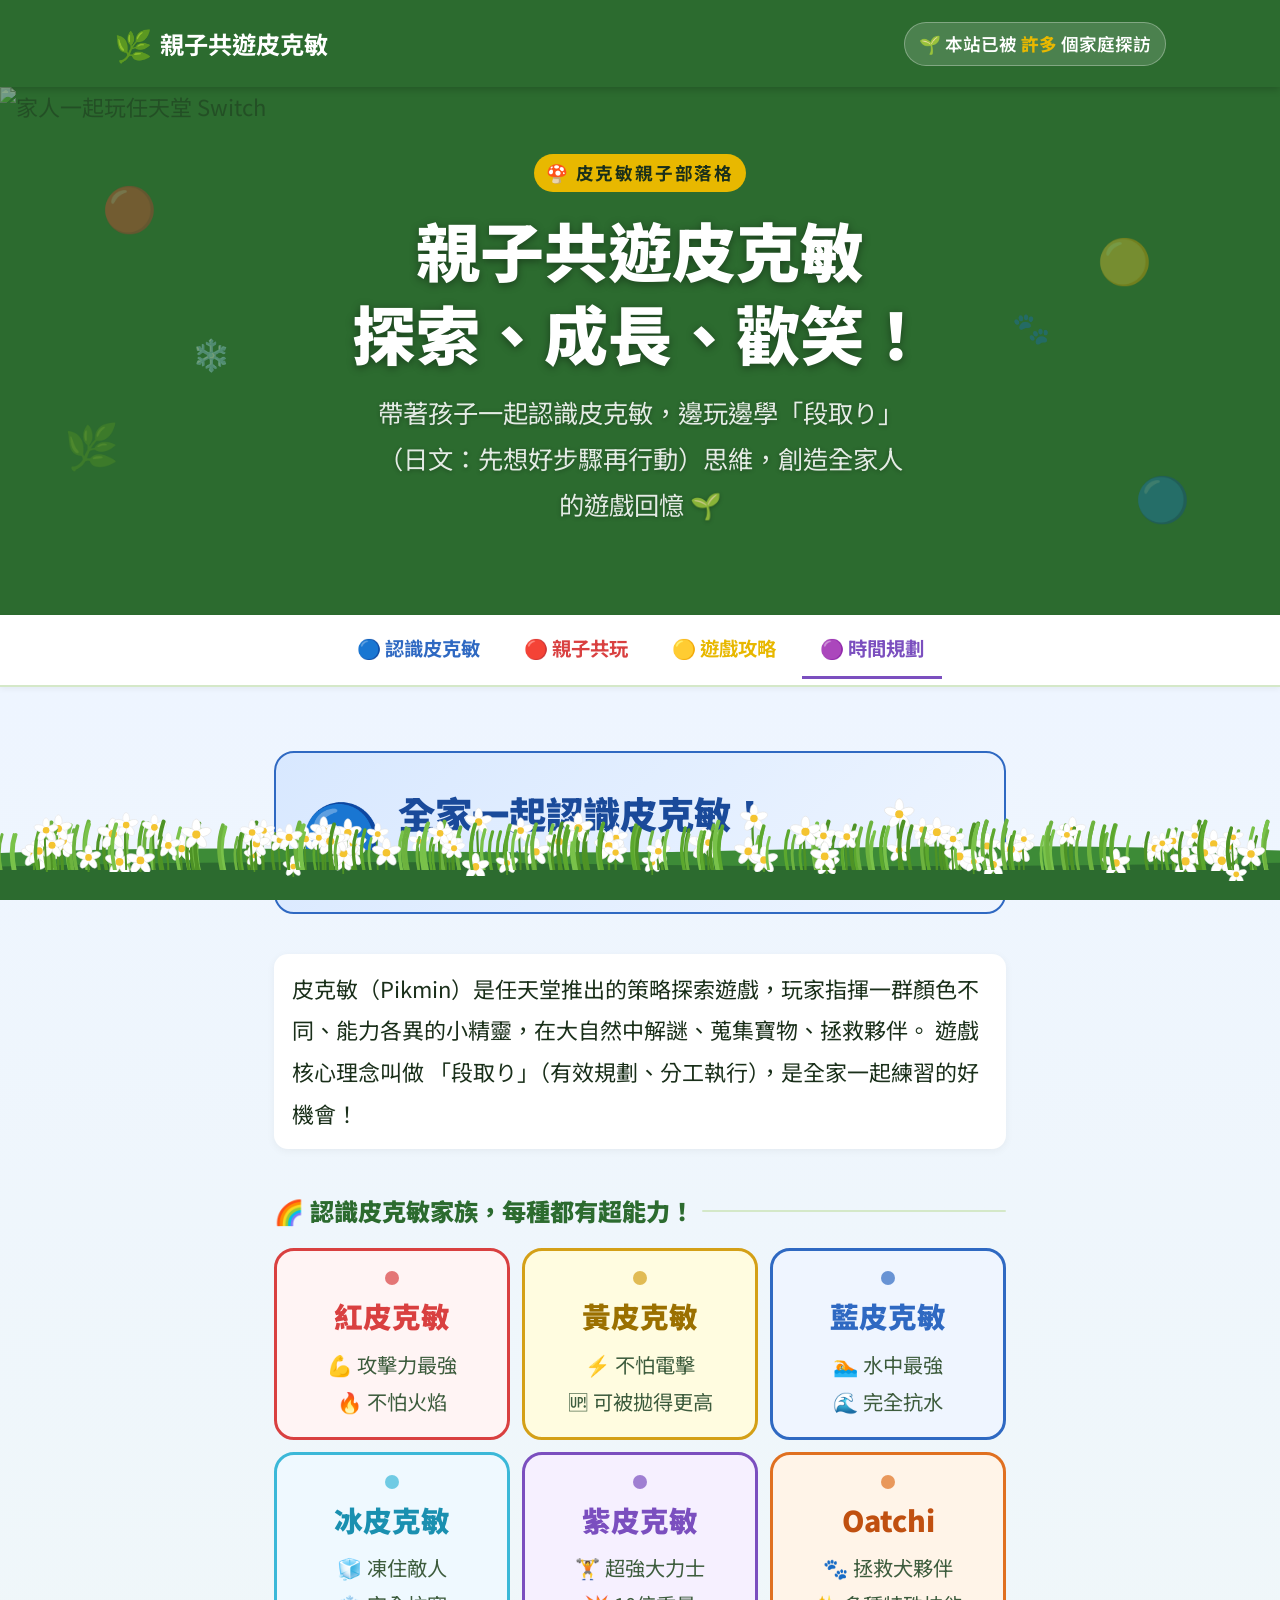
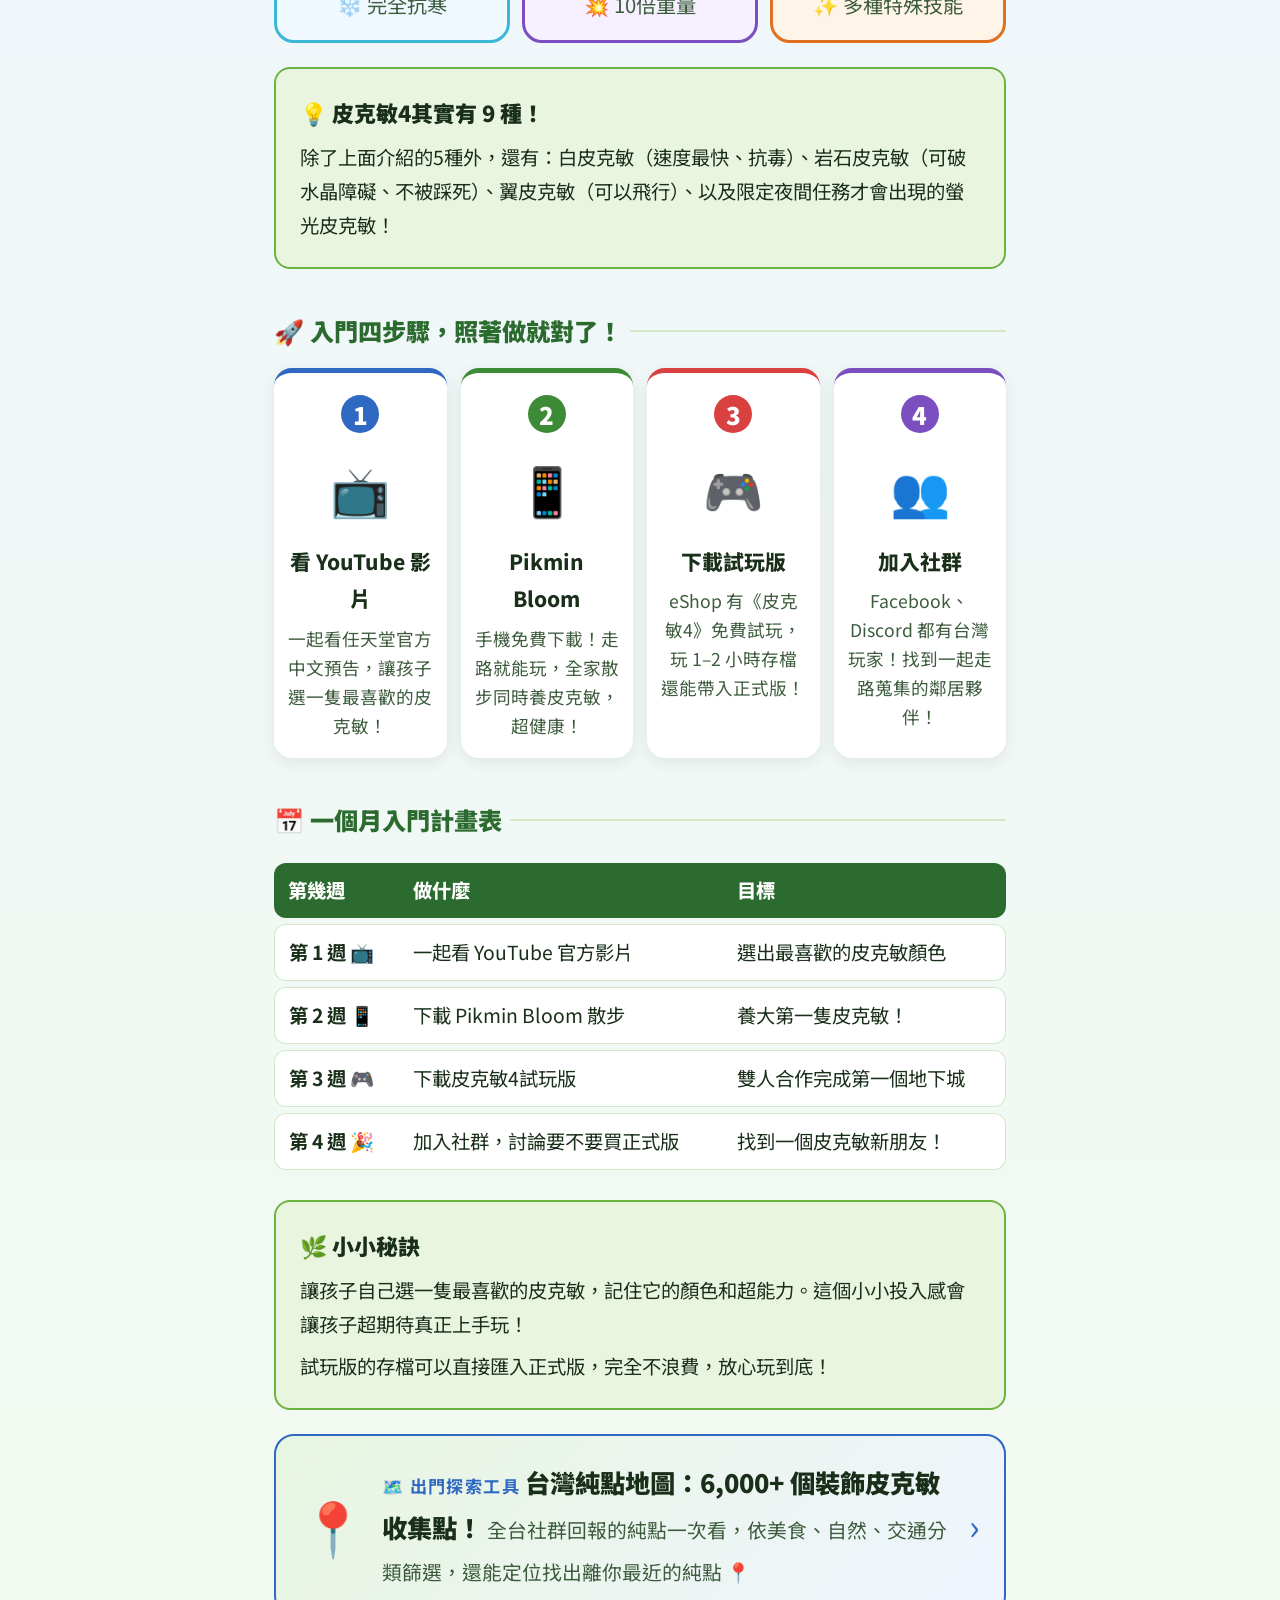
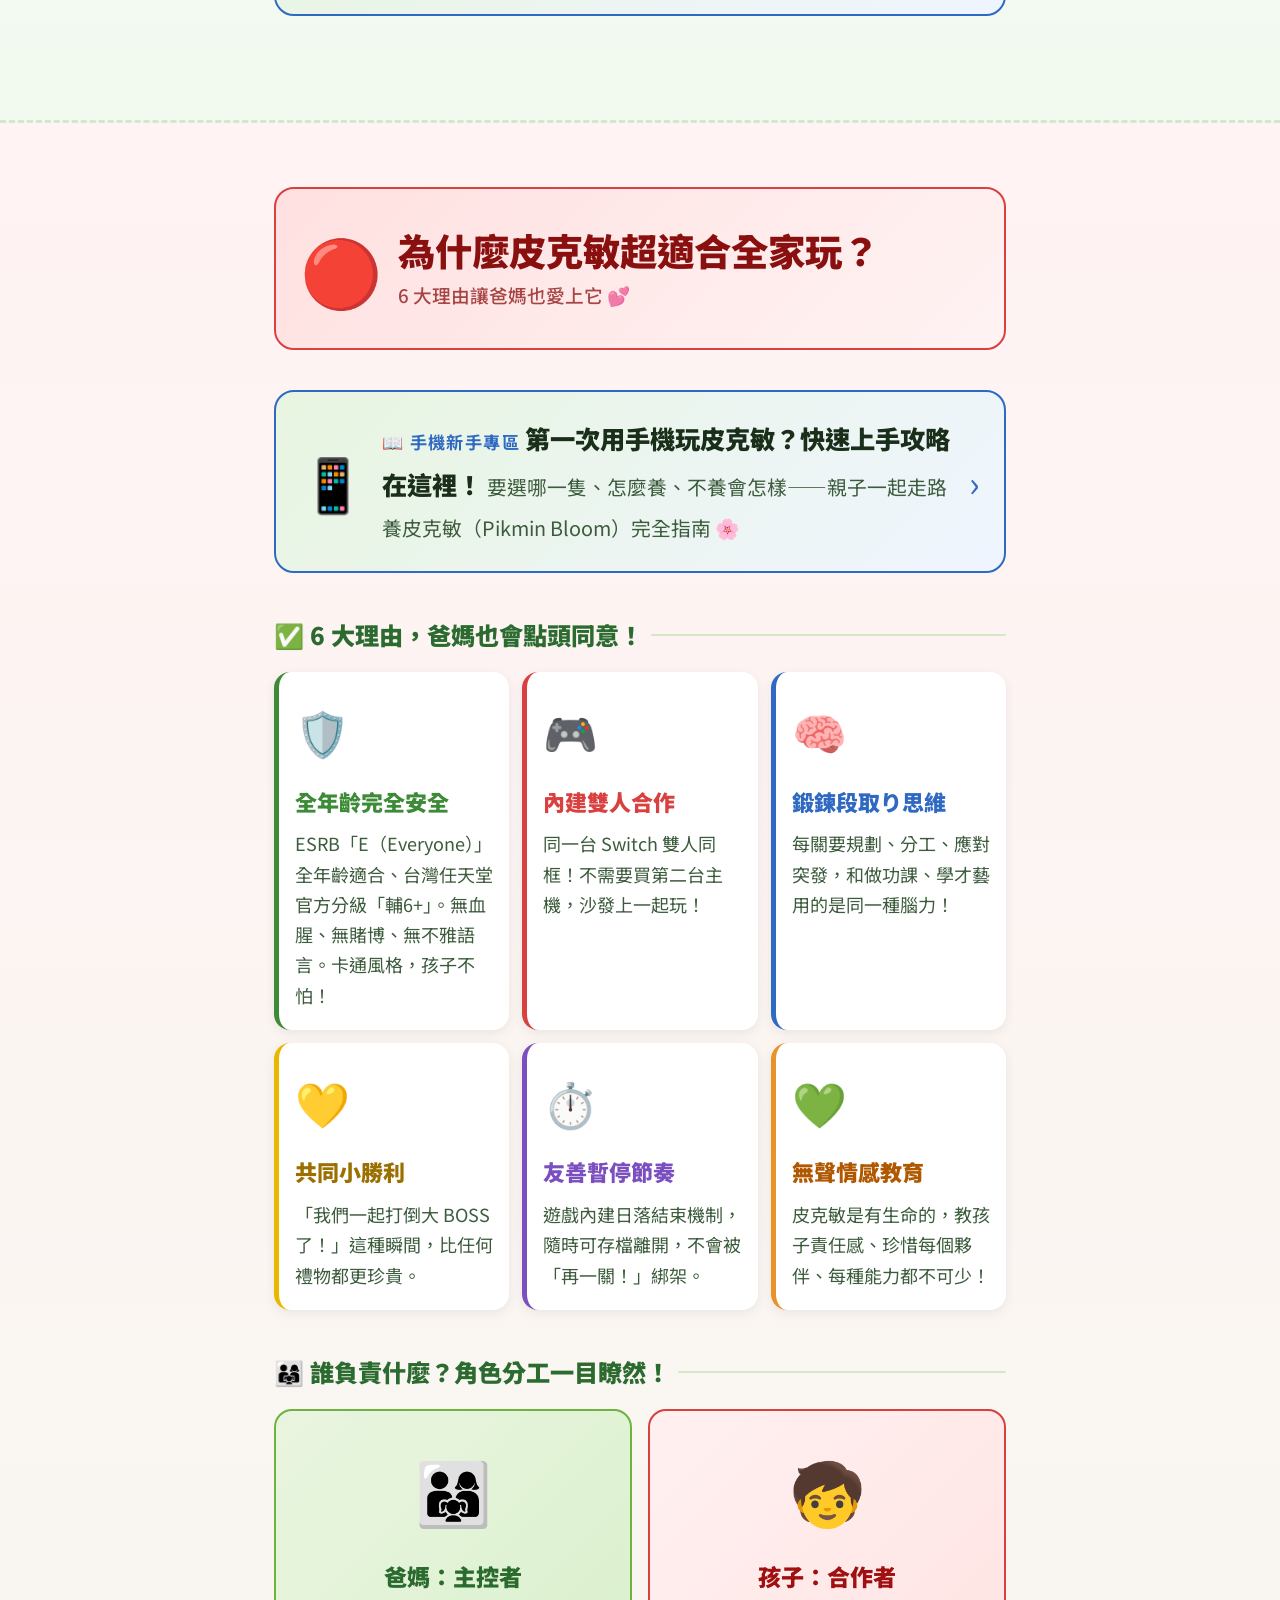
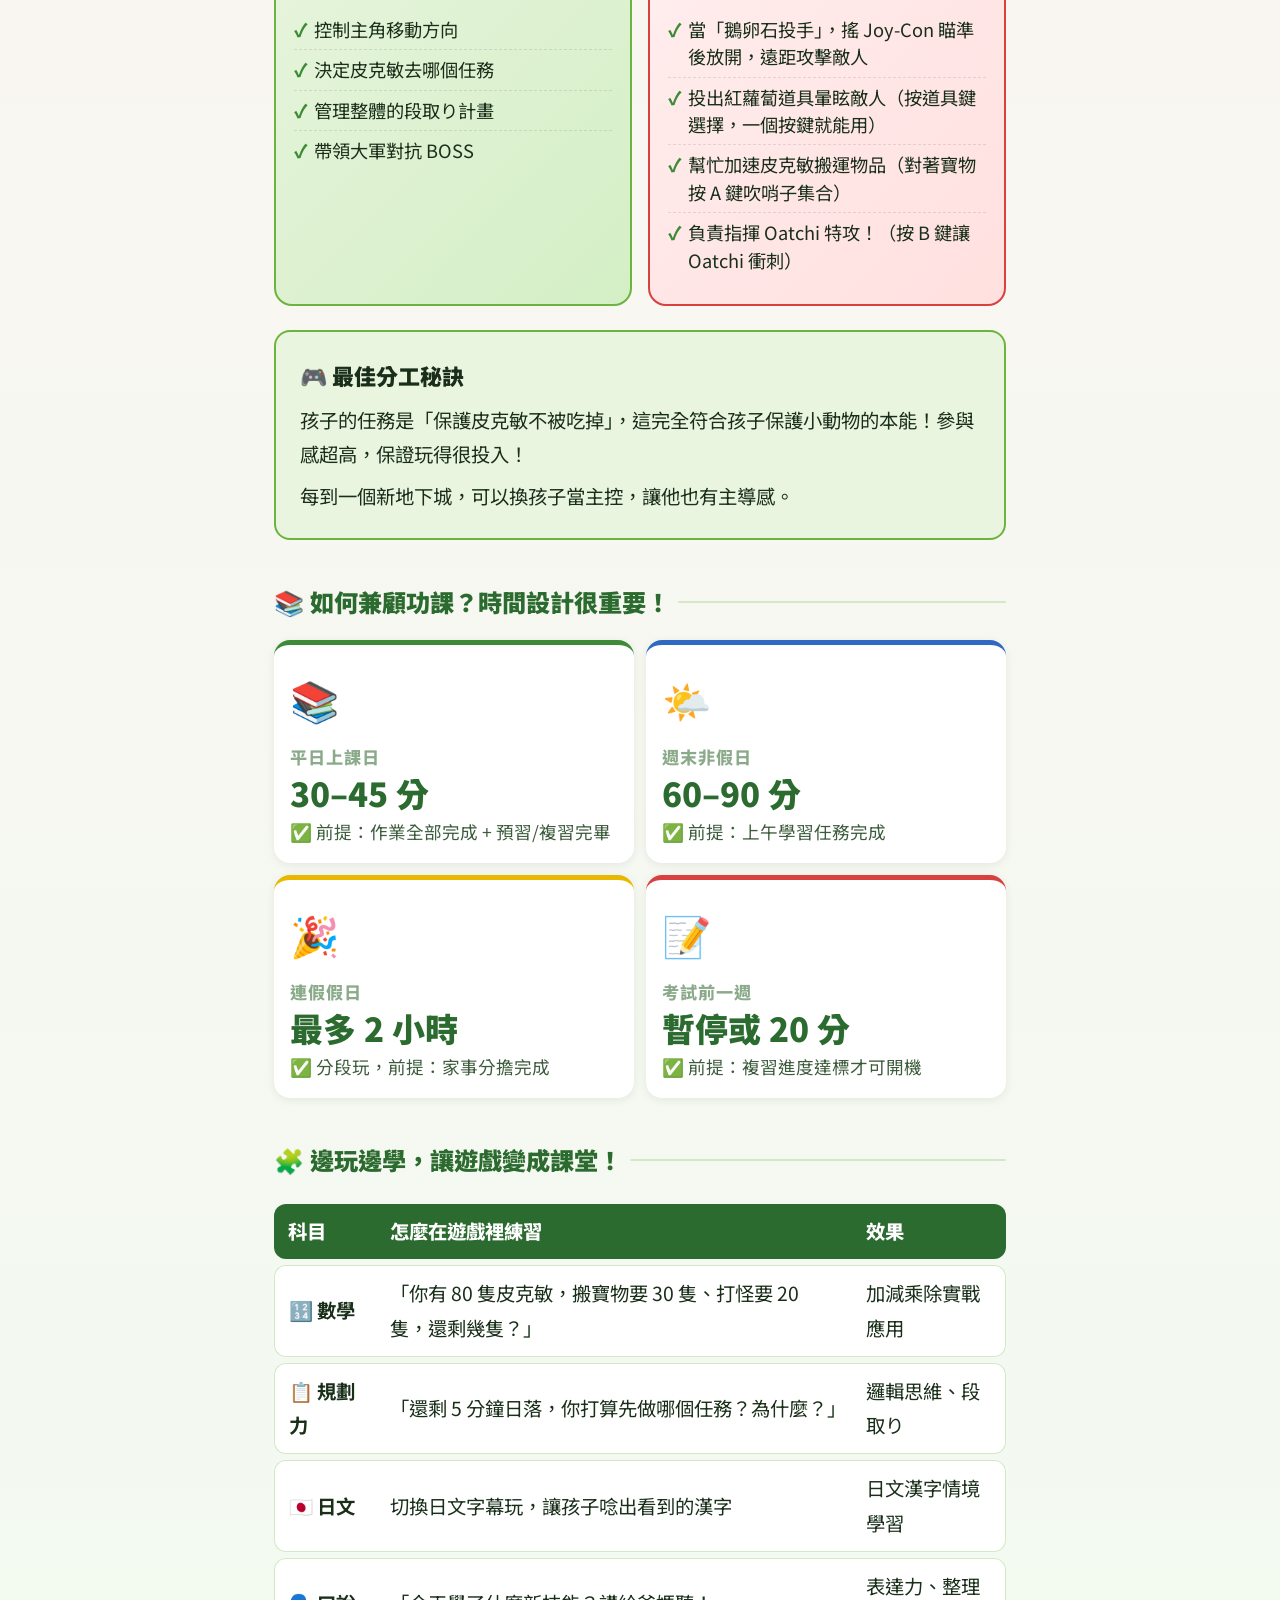
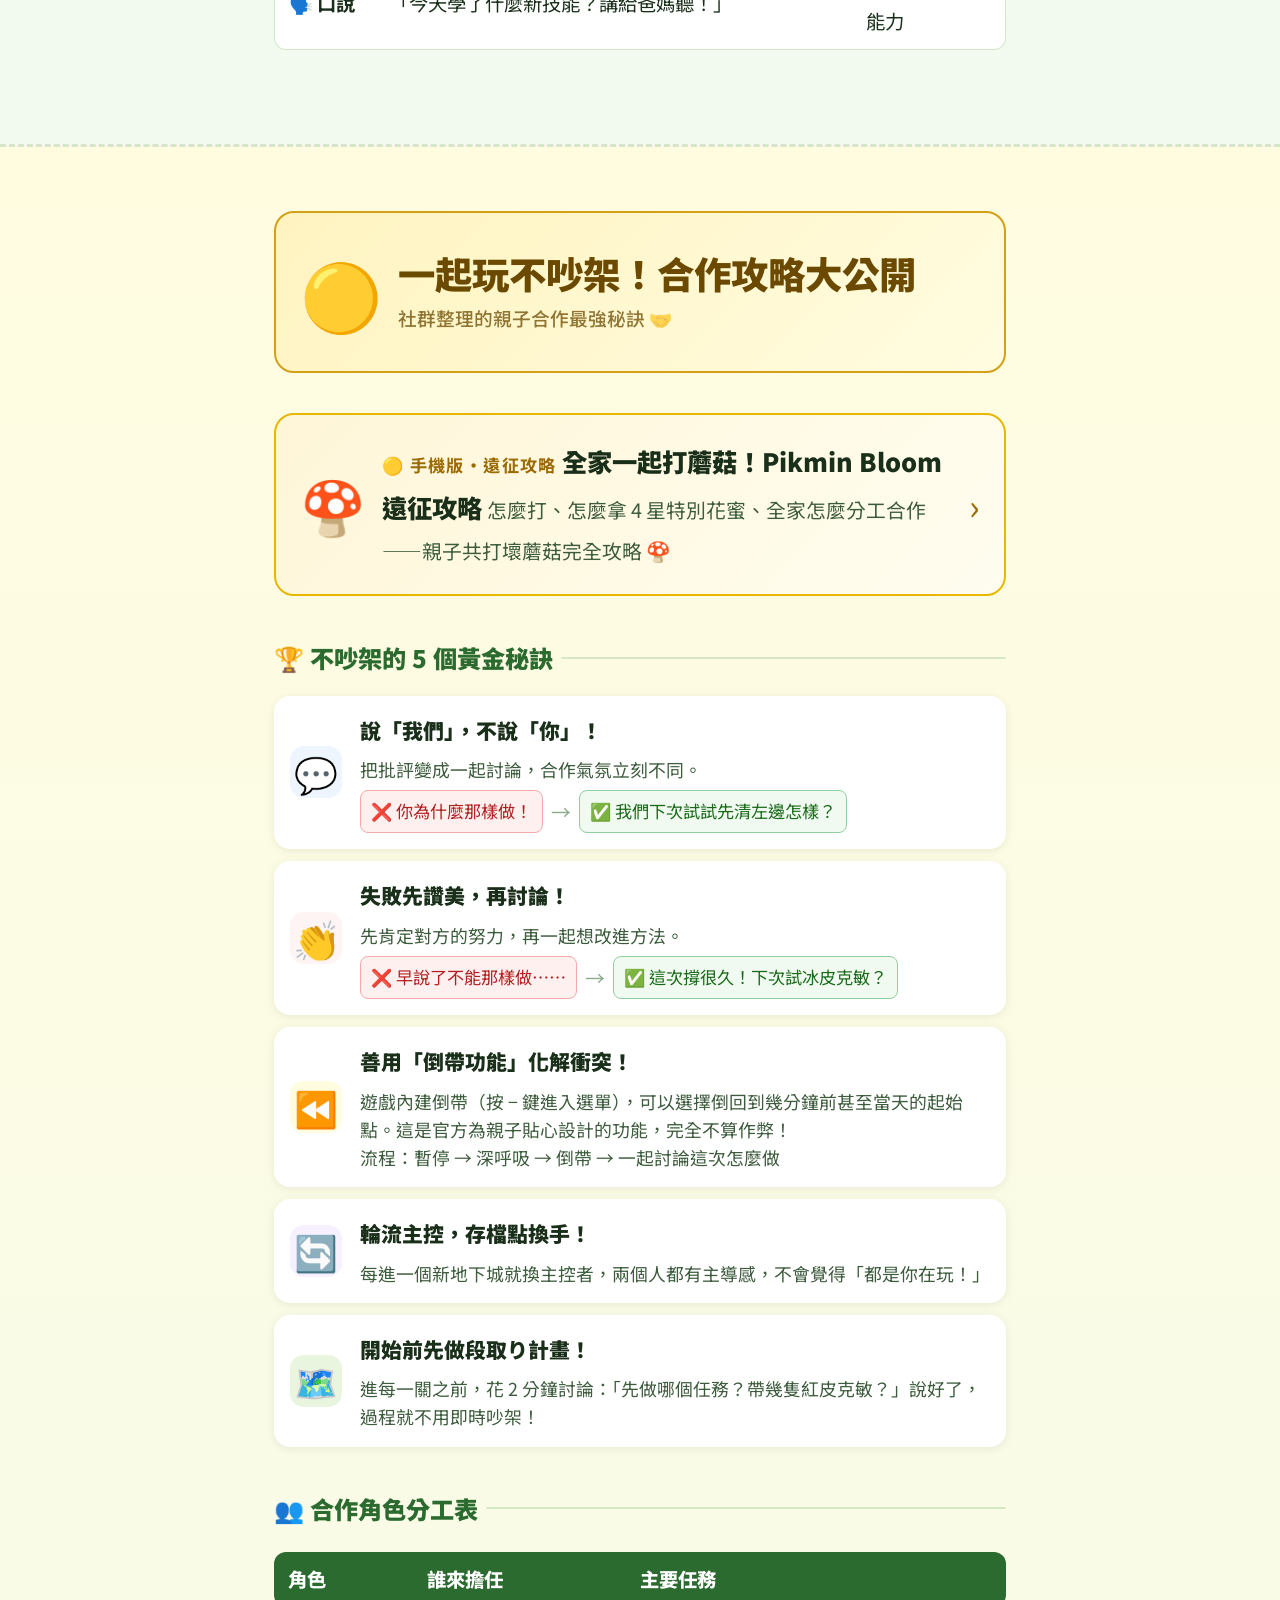
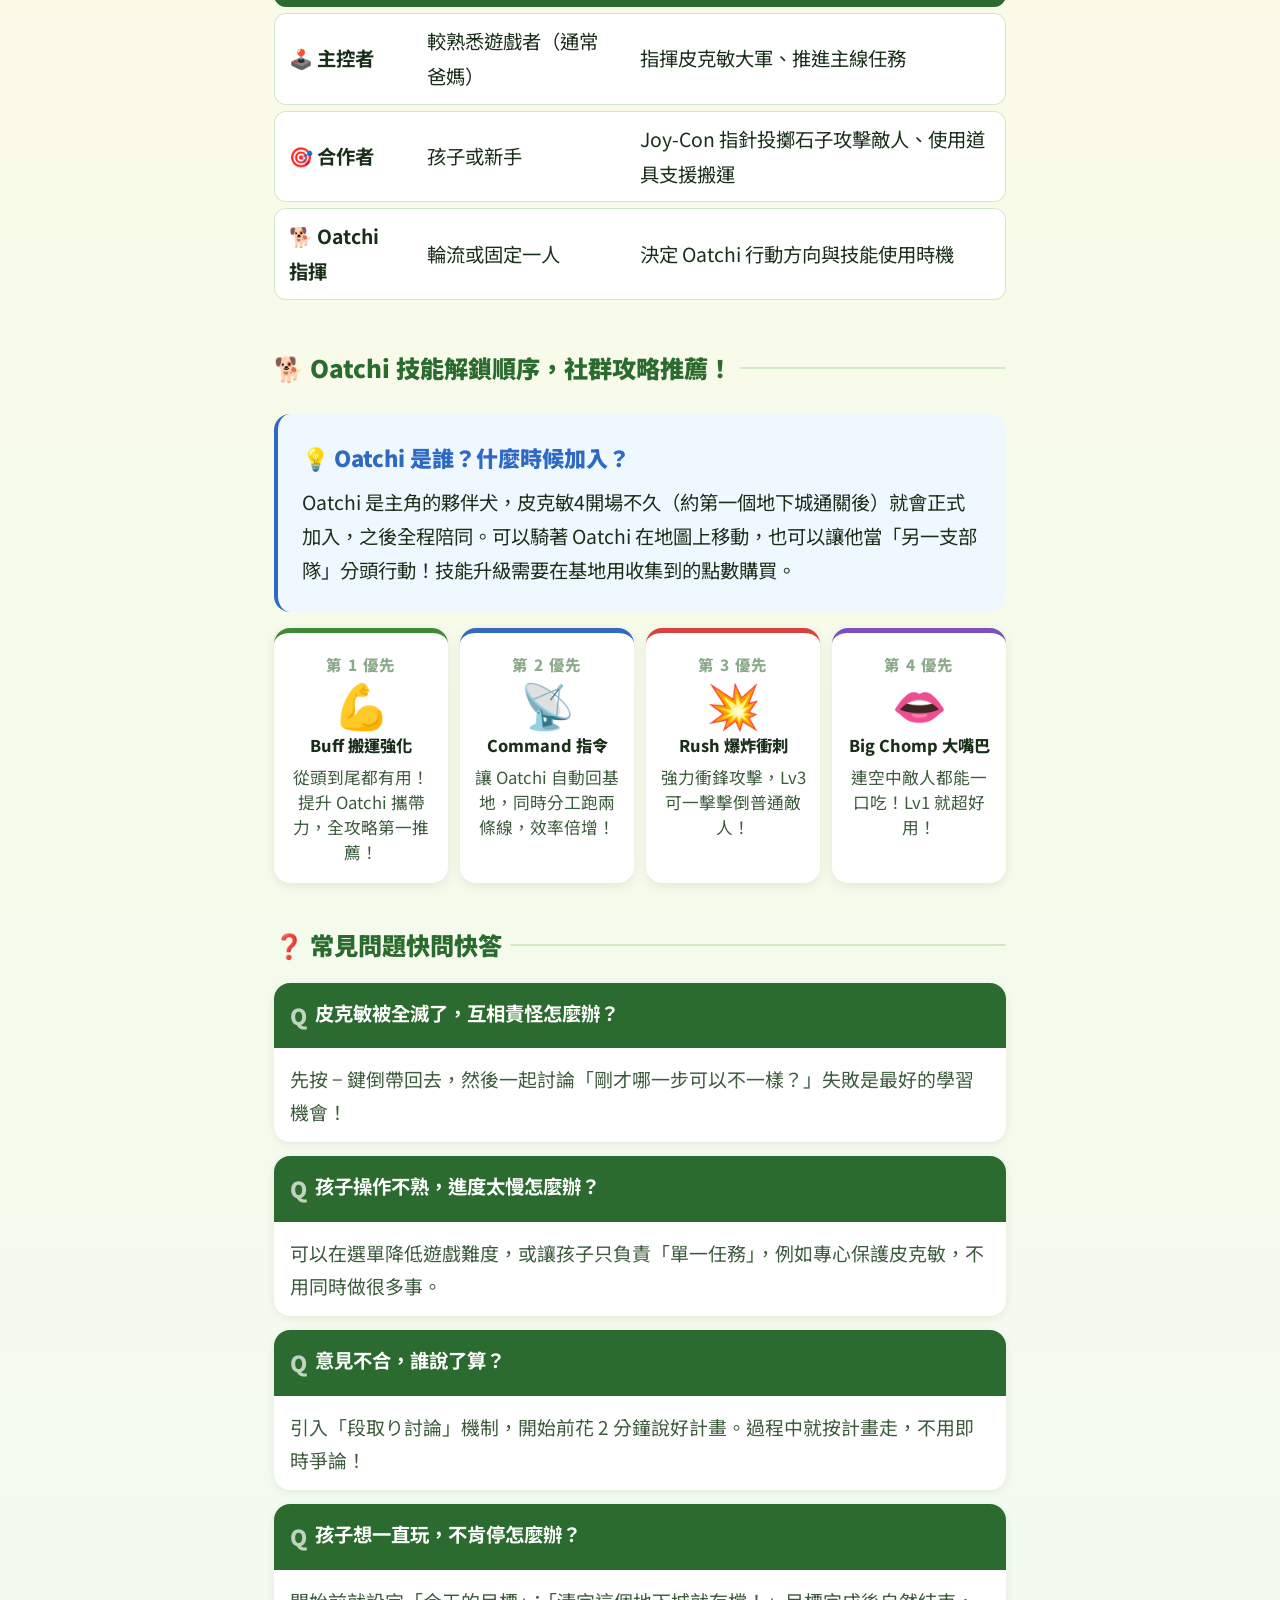
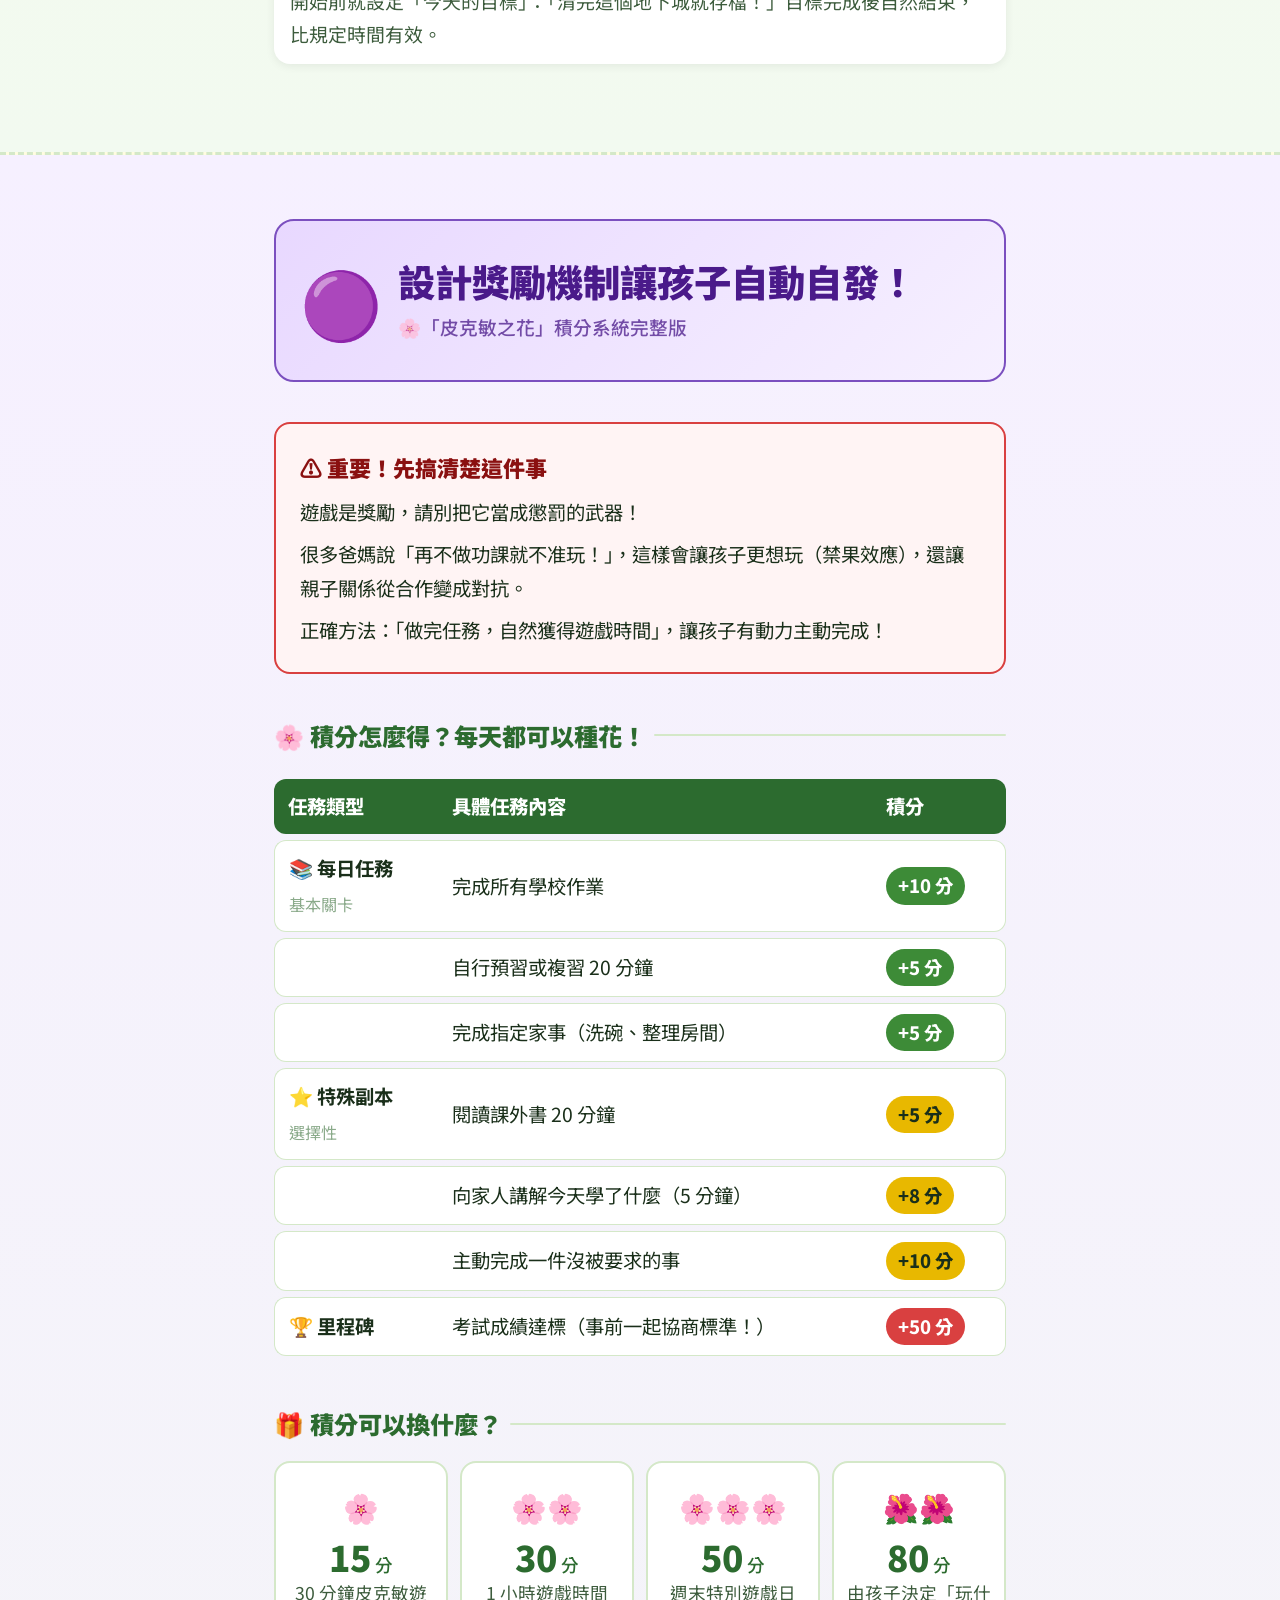
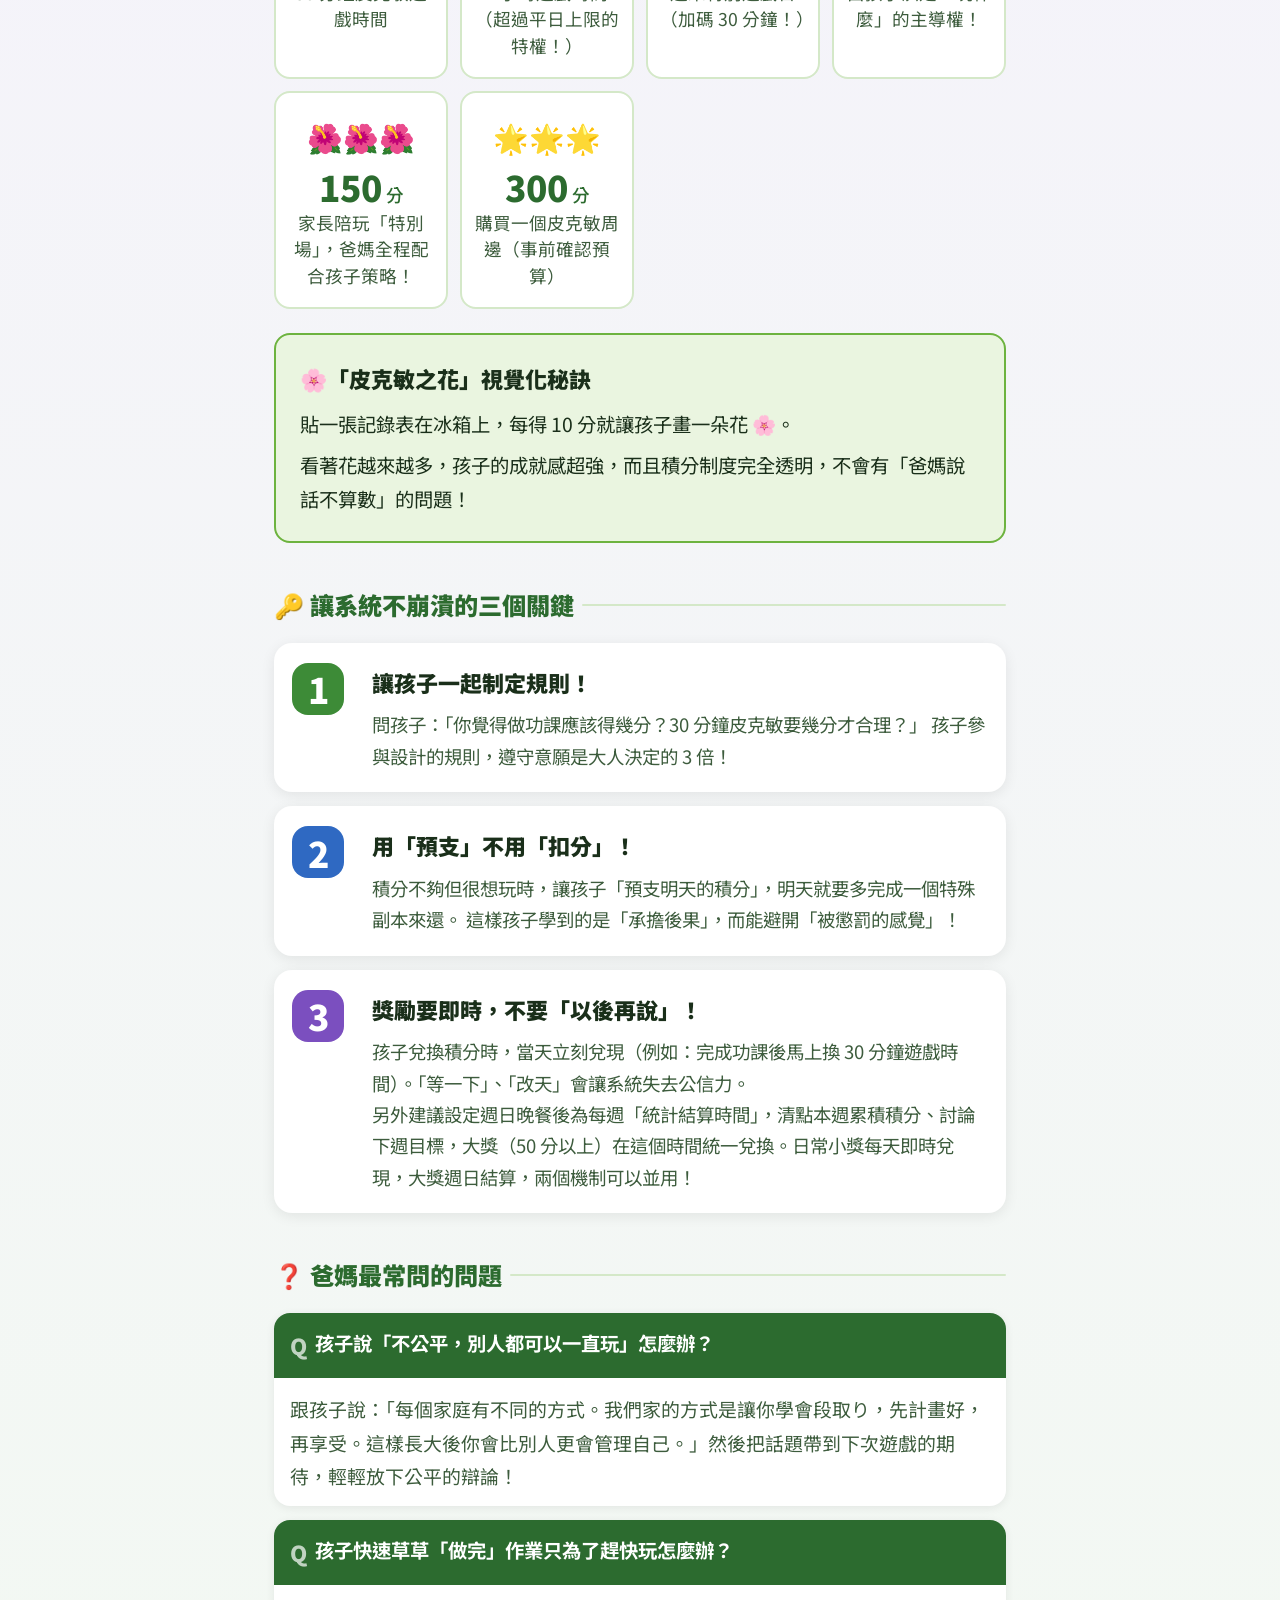
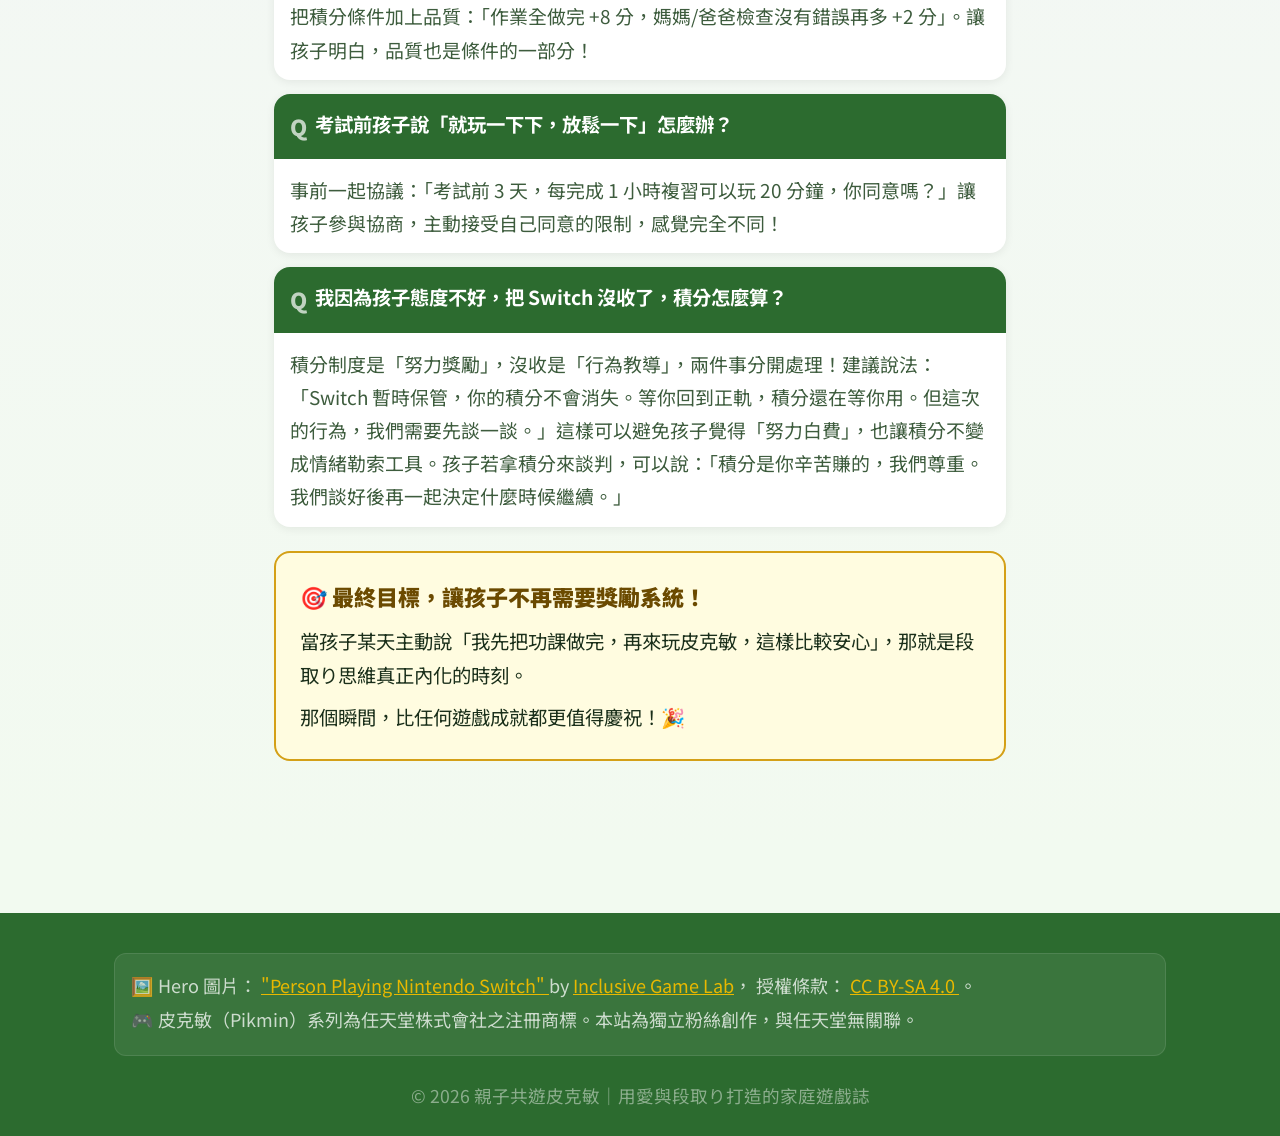
==== commit 23e44130: "chore: add Microsoft Clarity tracking snippet Co-Authored-By: Claude Fable 5.1 <noreply@anthropic.co" ====
--- a/index.html
+++ b/index.html
@@ -48,6 +48,8 @@
     /* override any display:block from old inline style */
     .page-content table { display: table !important; overflow-x: visible !important; }
   </style>
+  <!-- Microsoft Clarity -->
+  <script type="text/javascript">(function(c,l,a,r,i,t,y){c[a]=c[a]||function(){(c[a].q=c[a].q||[]).push(arguments)};t=l.createElement(r);t.async=1;t.src="https://www.clarity.ms/tag/"+i;y=l.getElementsByTagName(r)[0];y.parentNode.insertBefore(t,y)})(window,document,"clarity","script","yn91y1fl0a");</script>
 </head>
 <body data-page="index">
 
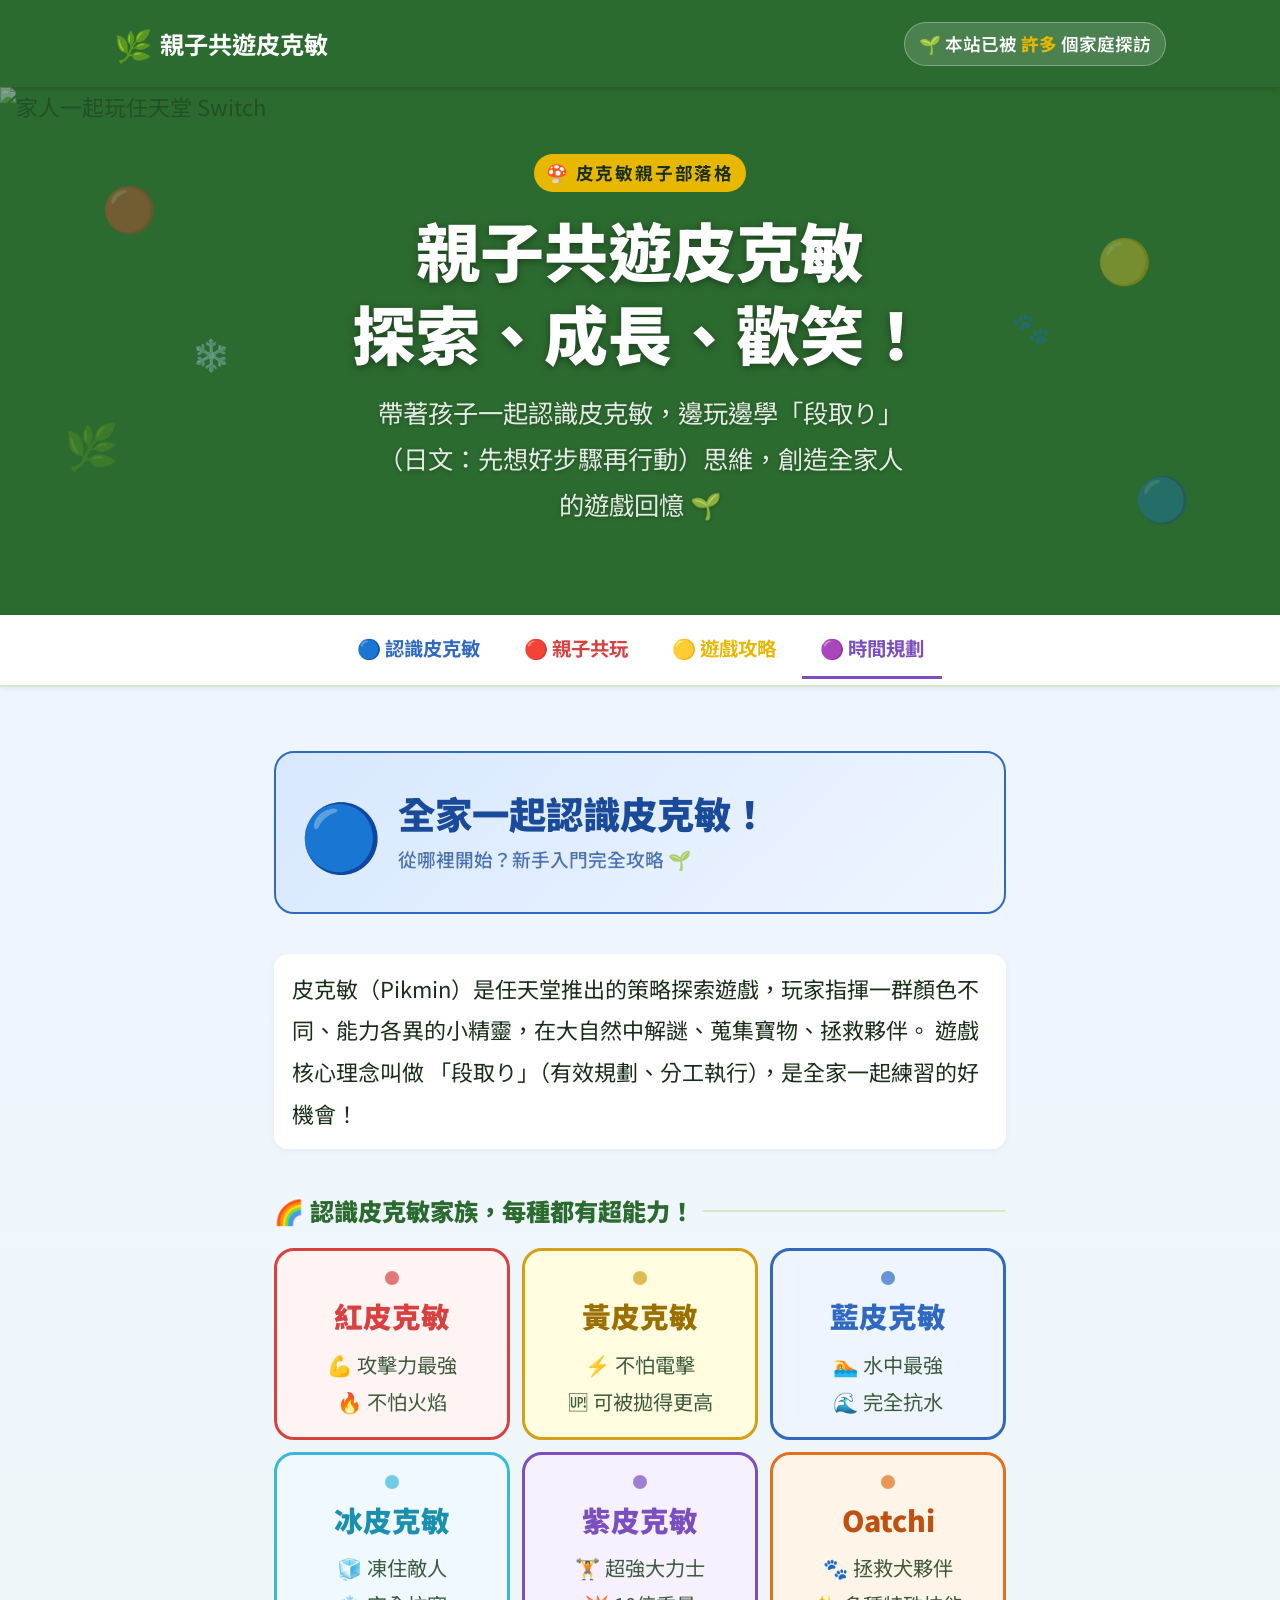
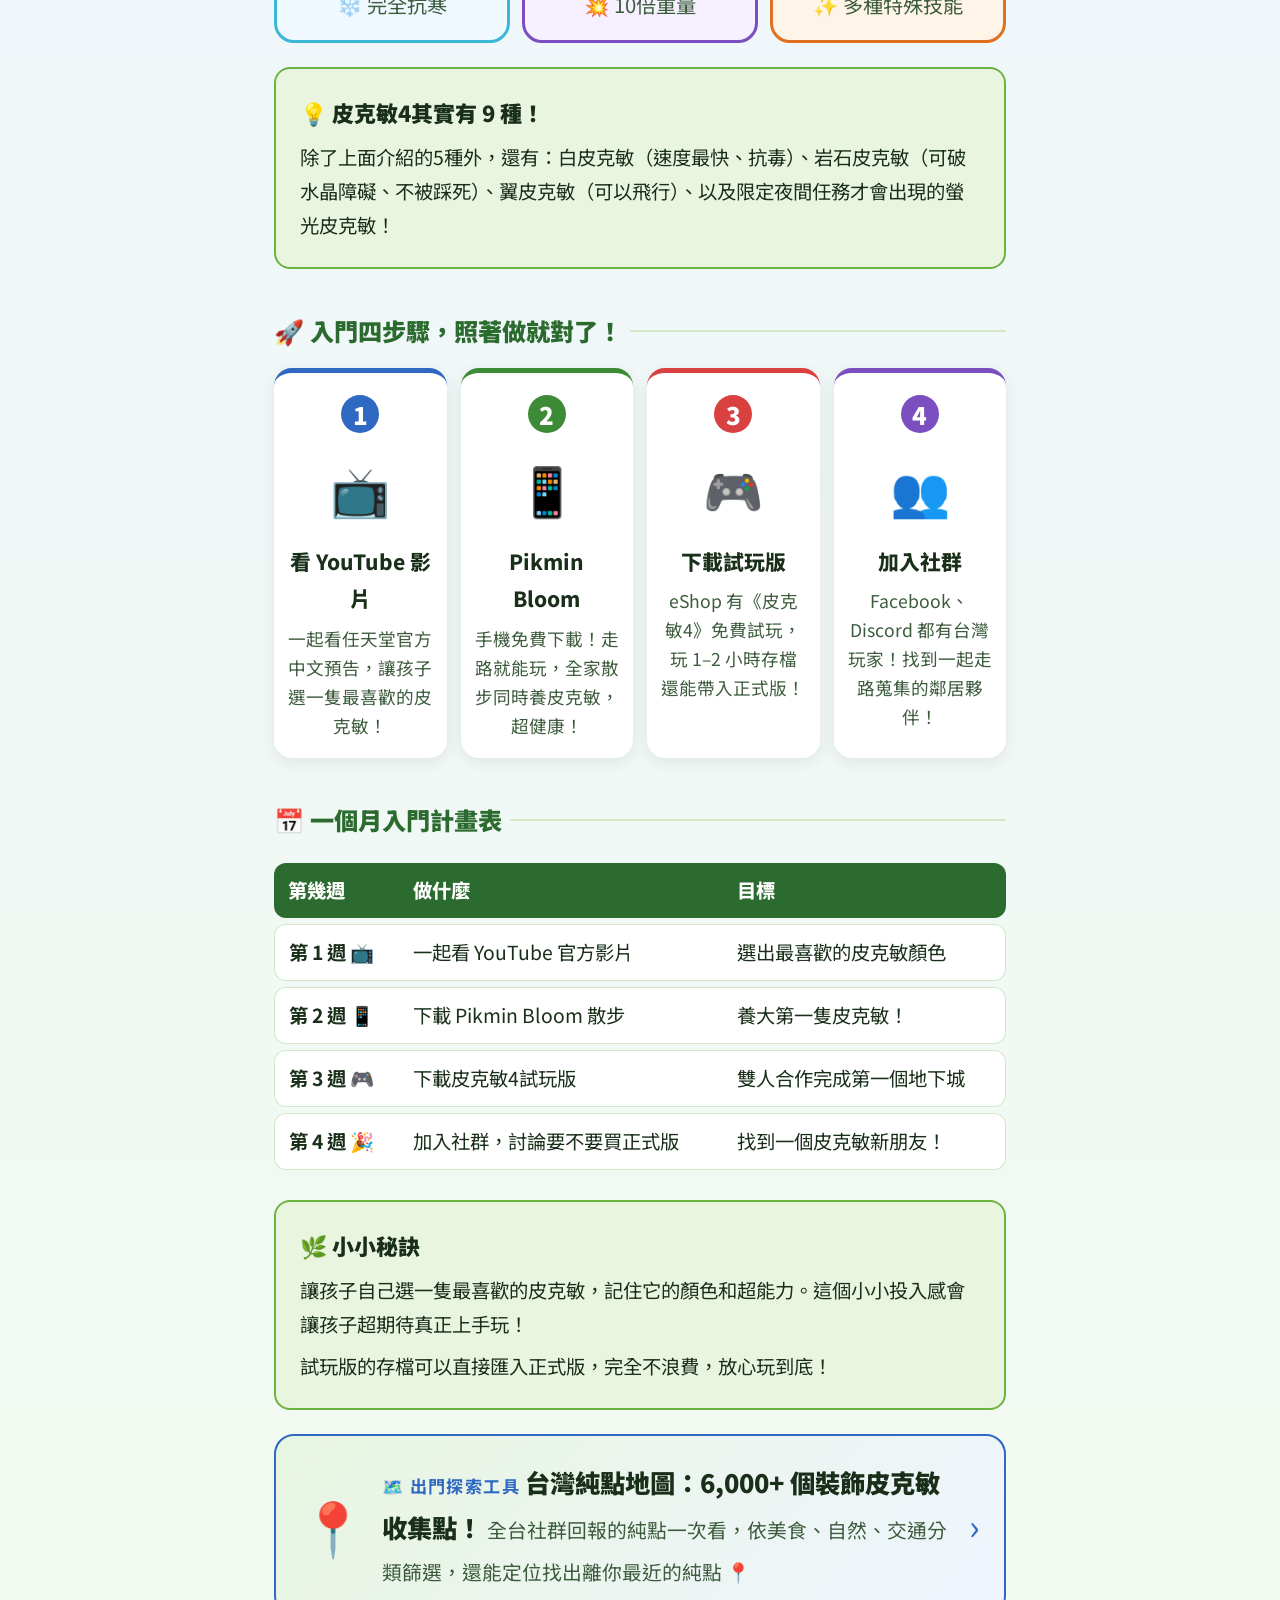
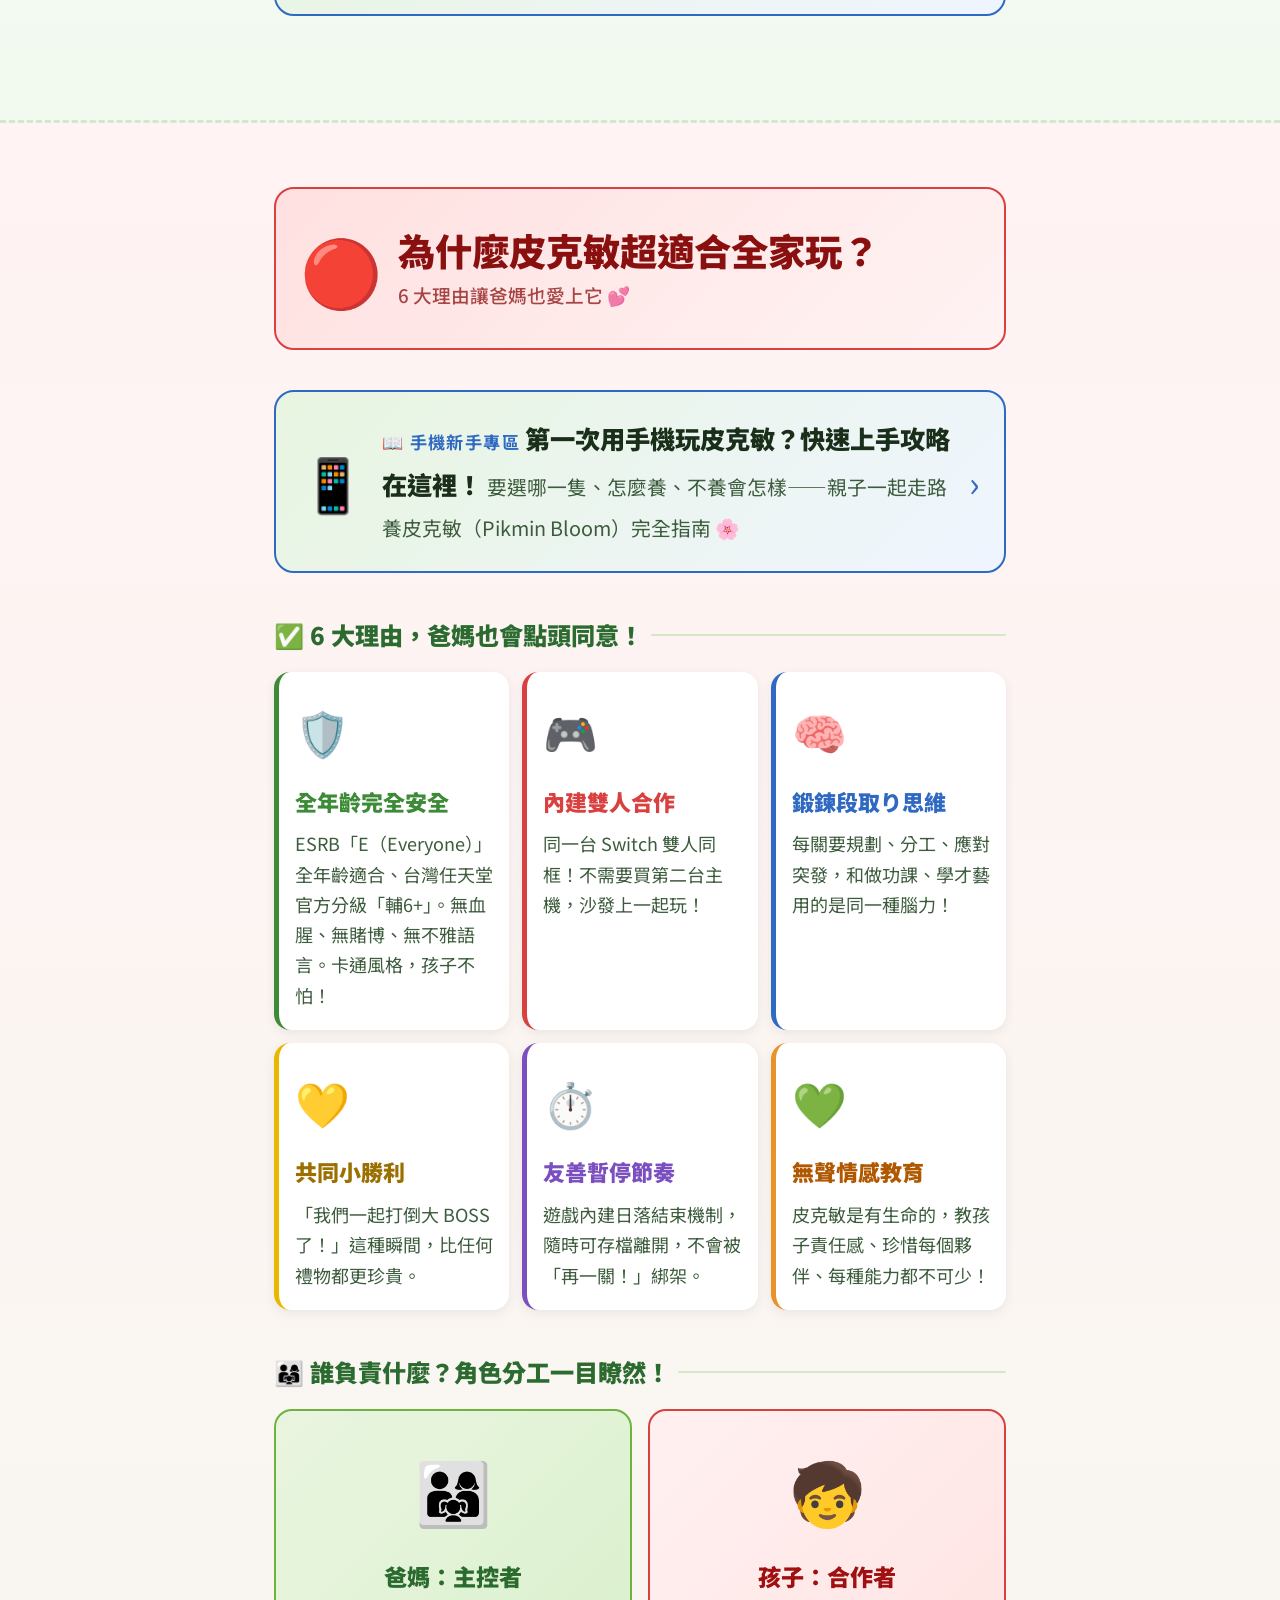
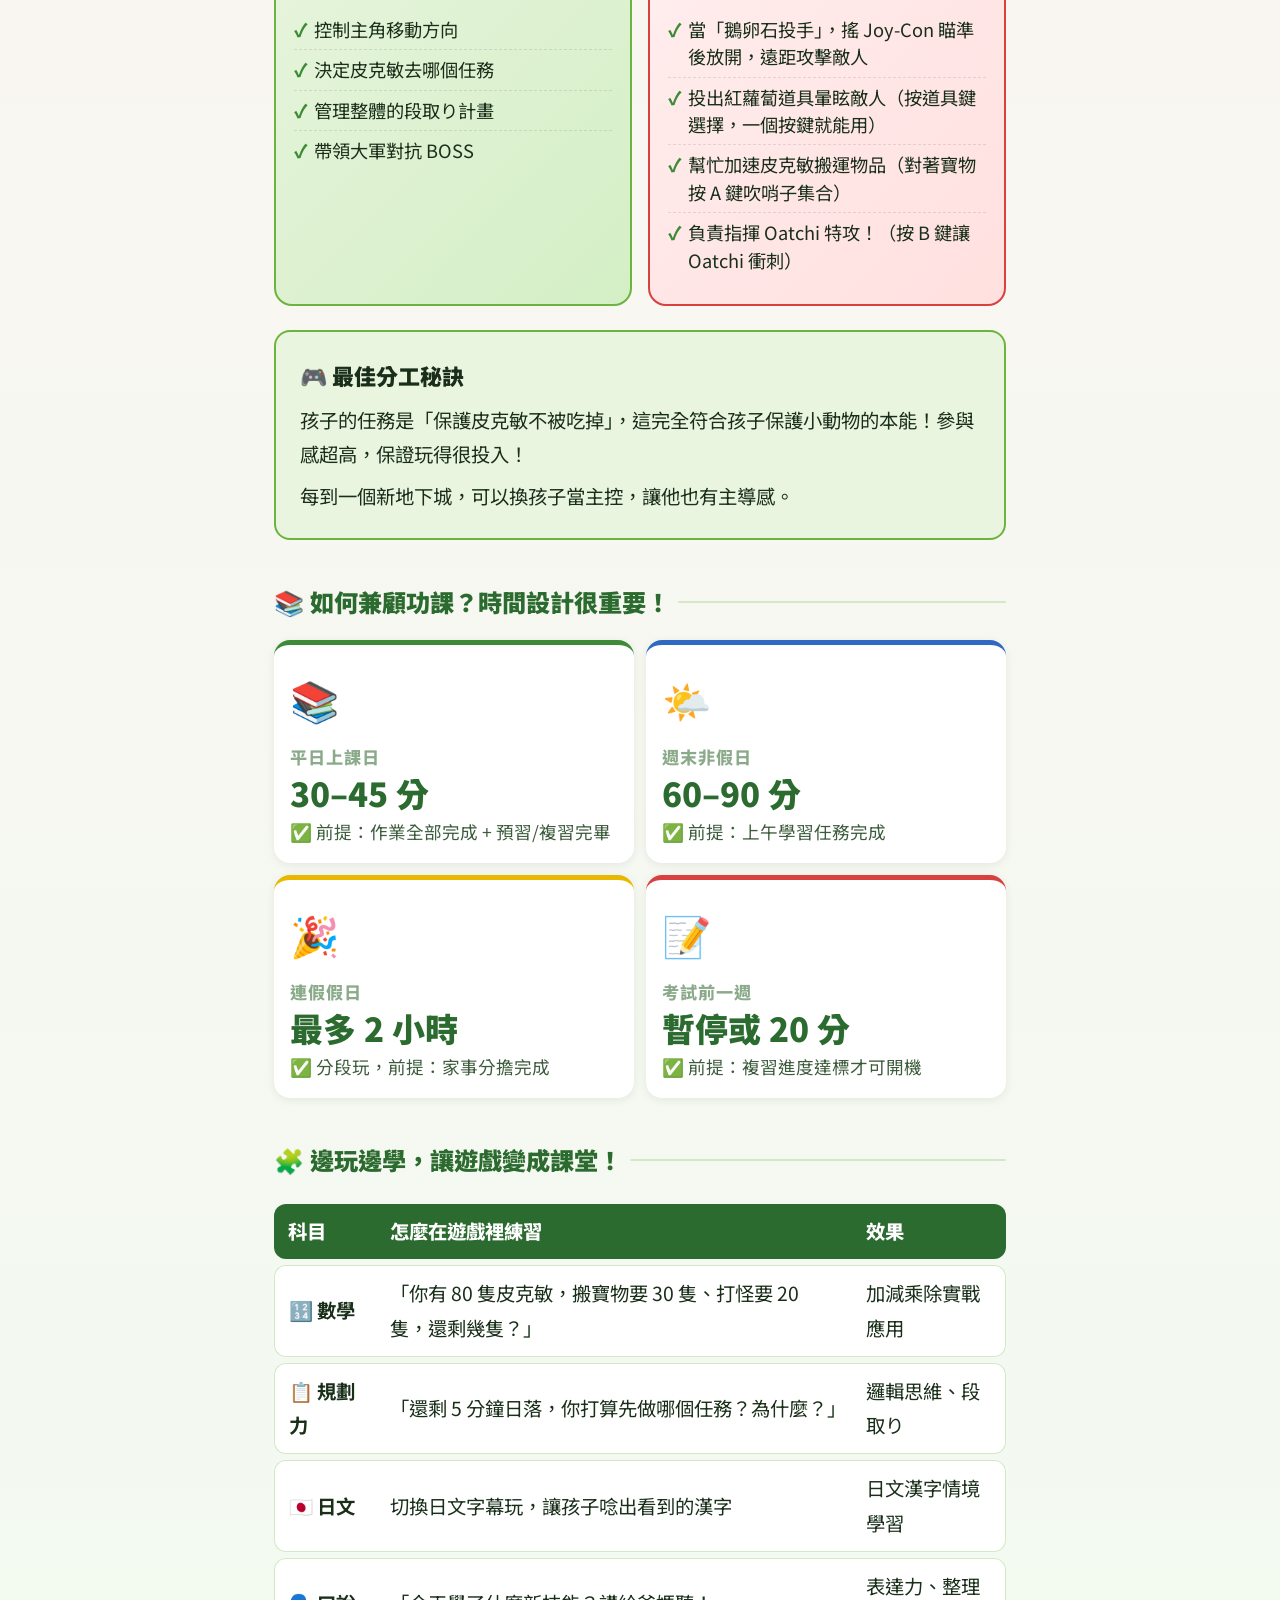
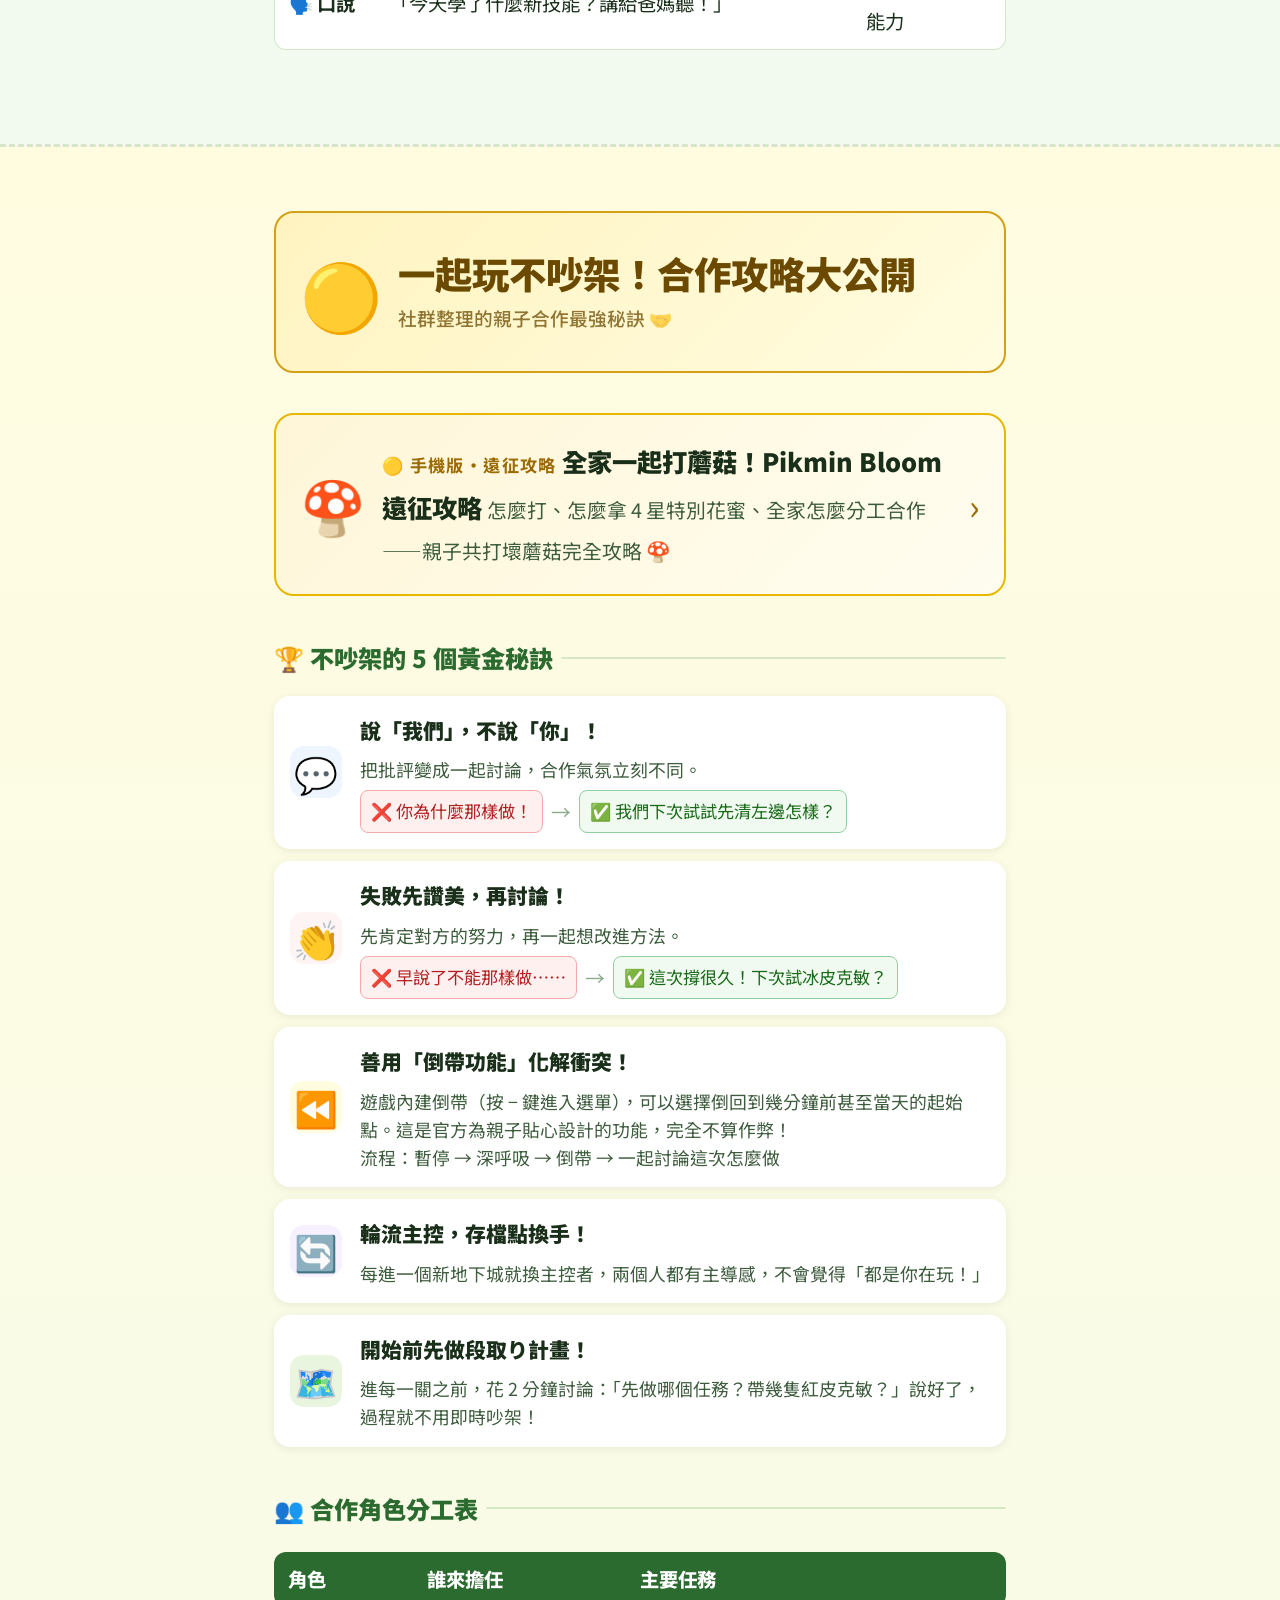
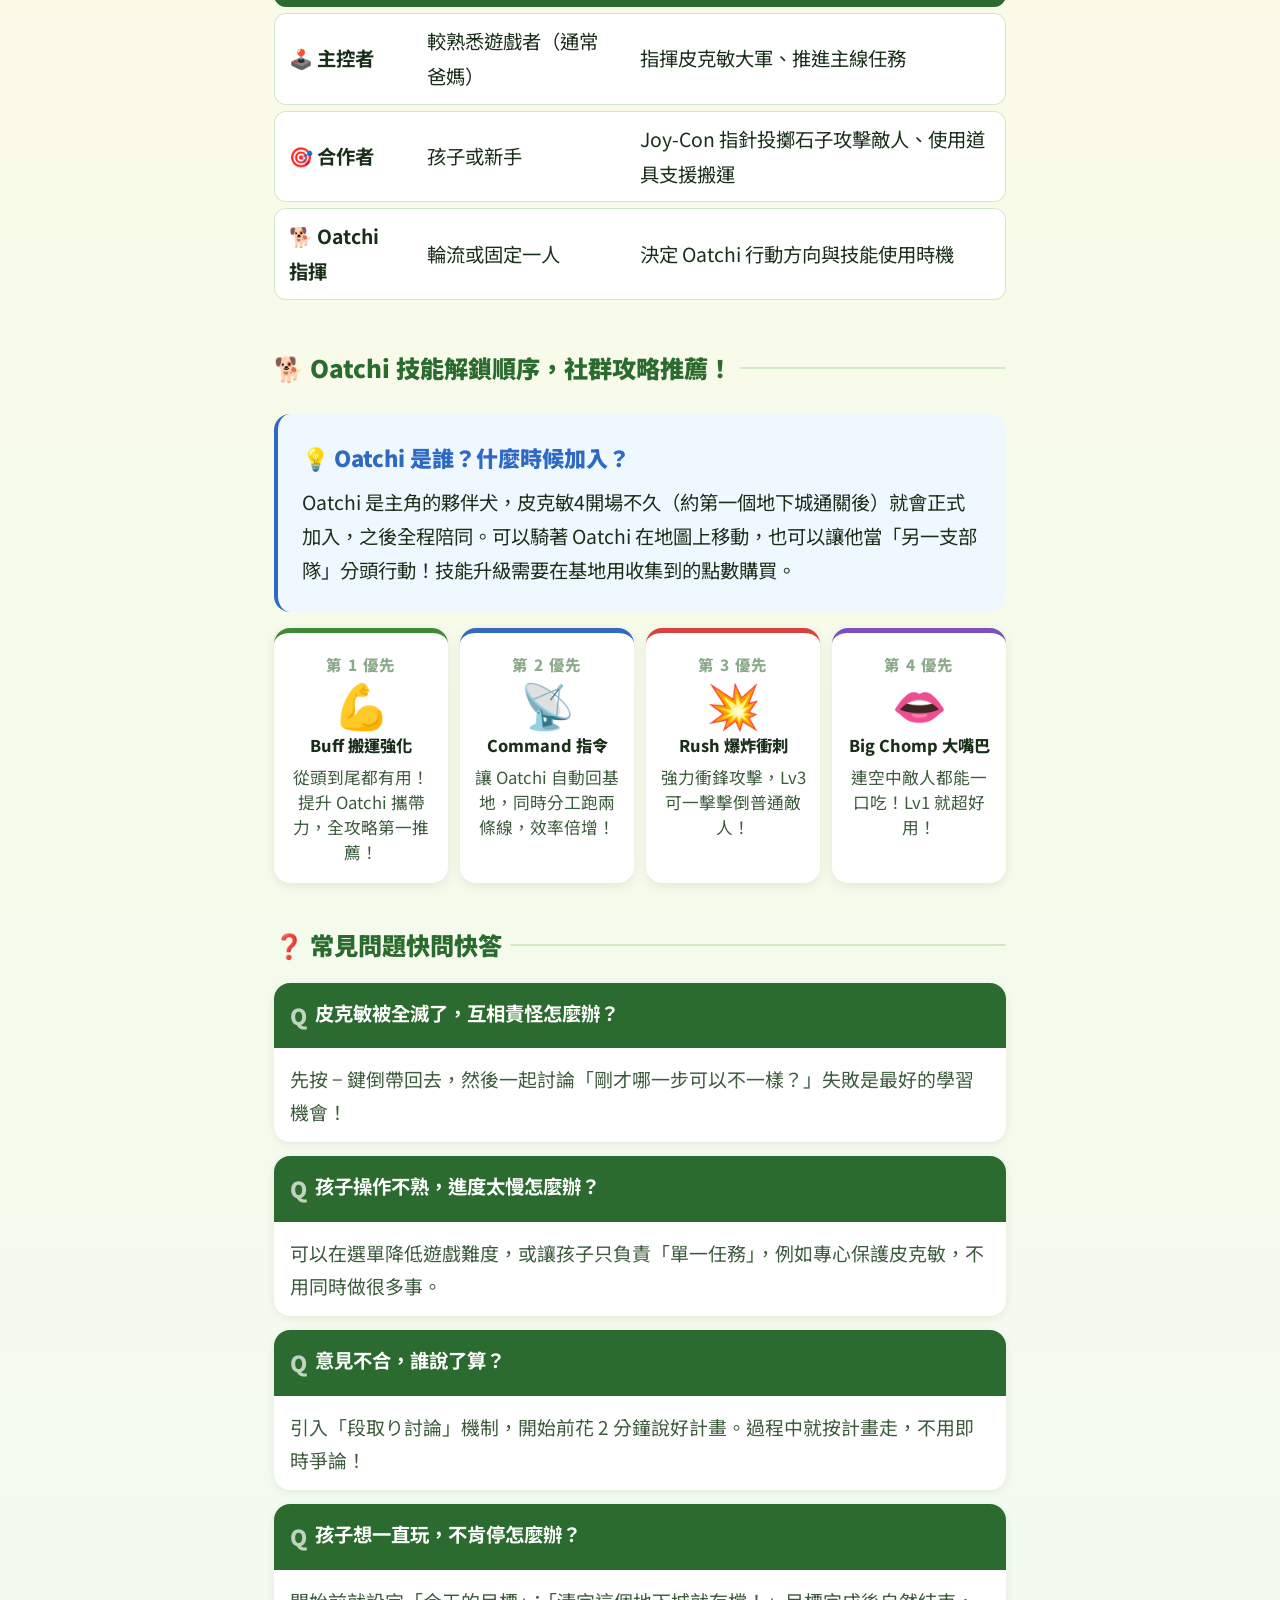
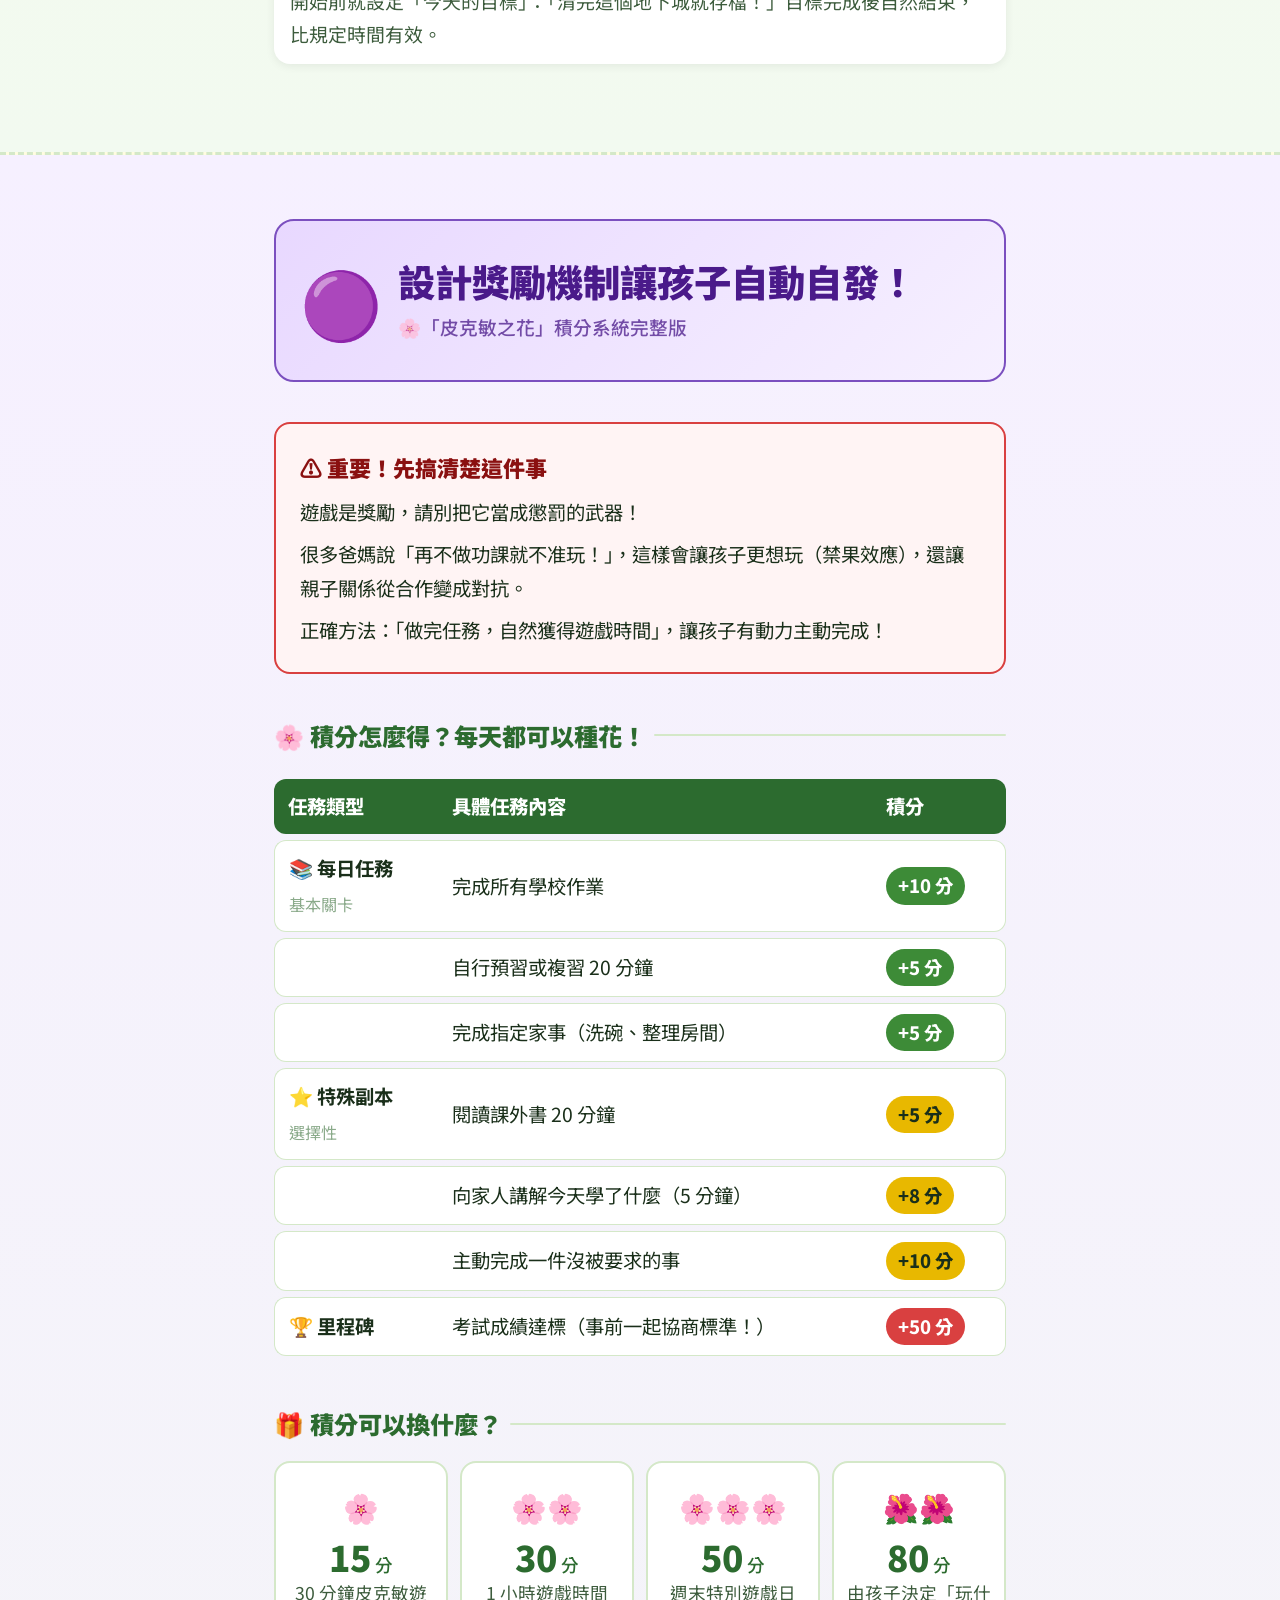
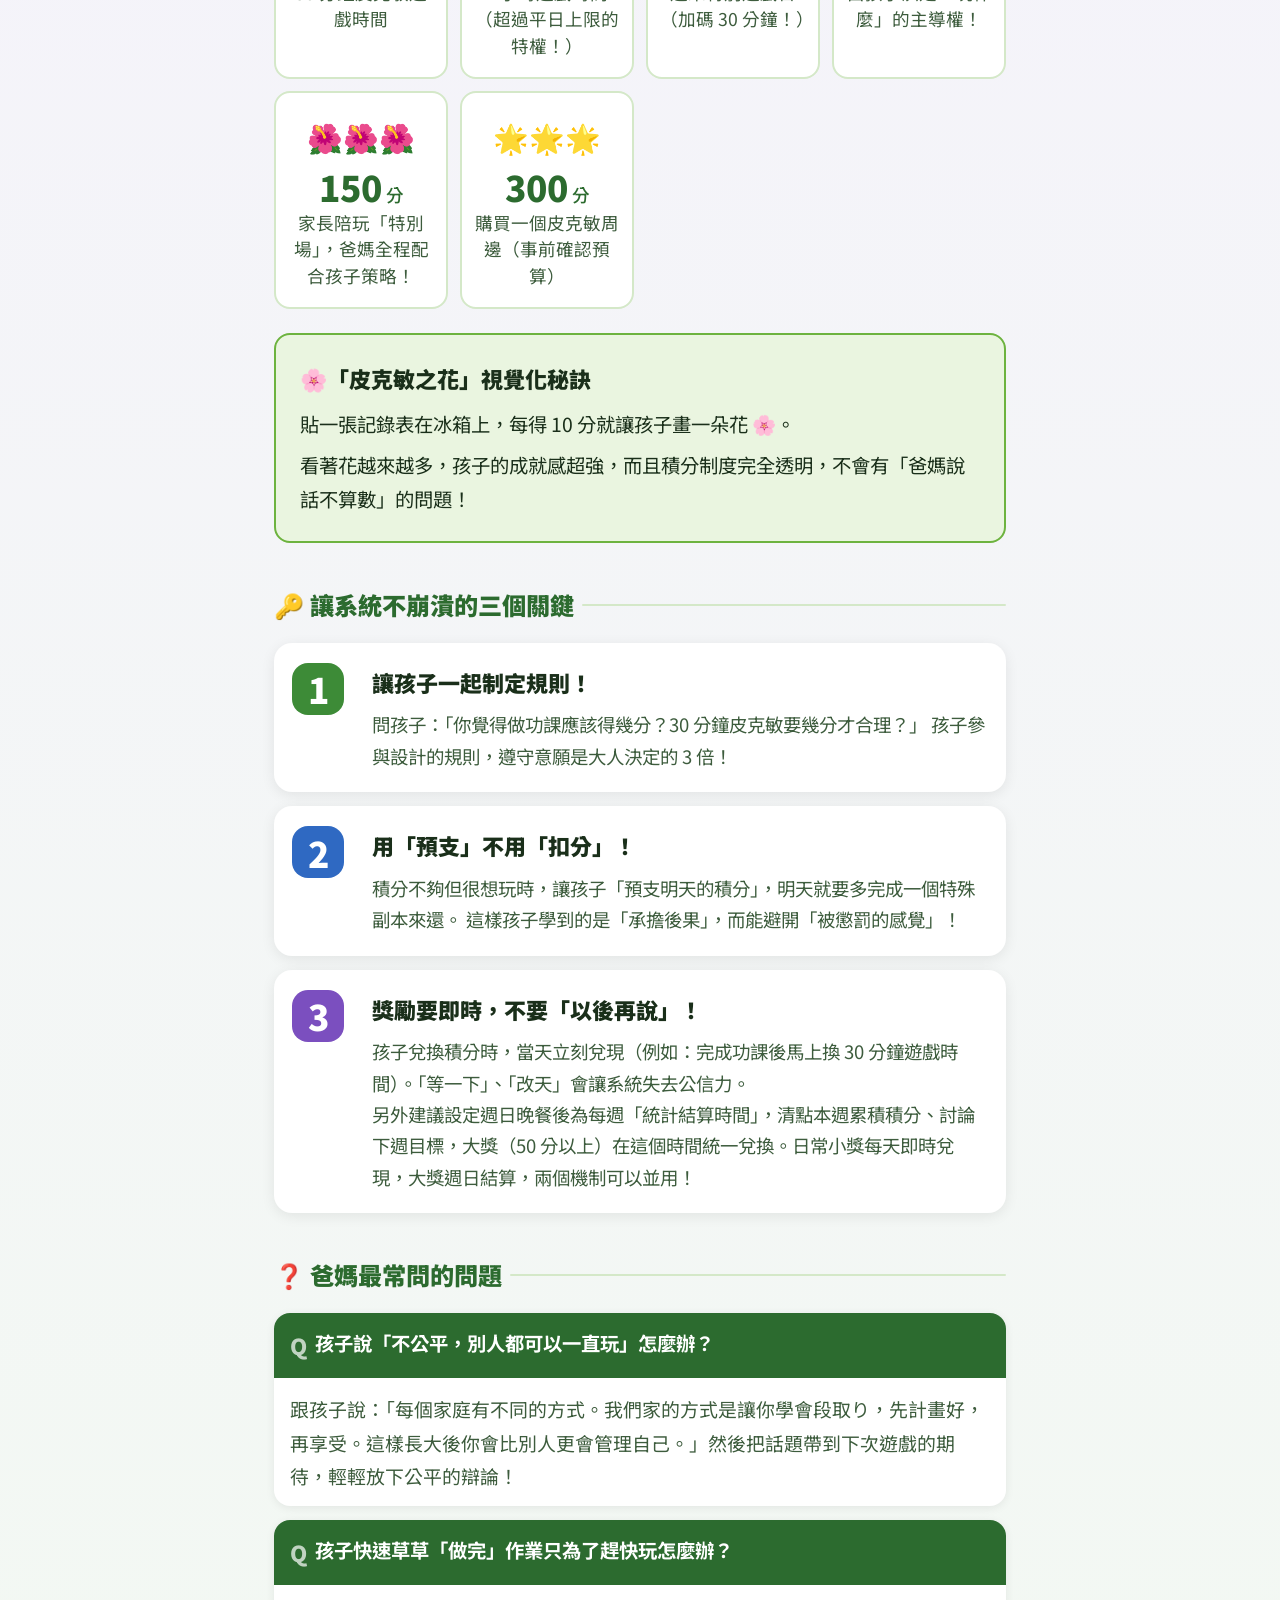
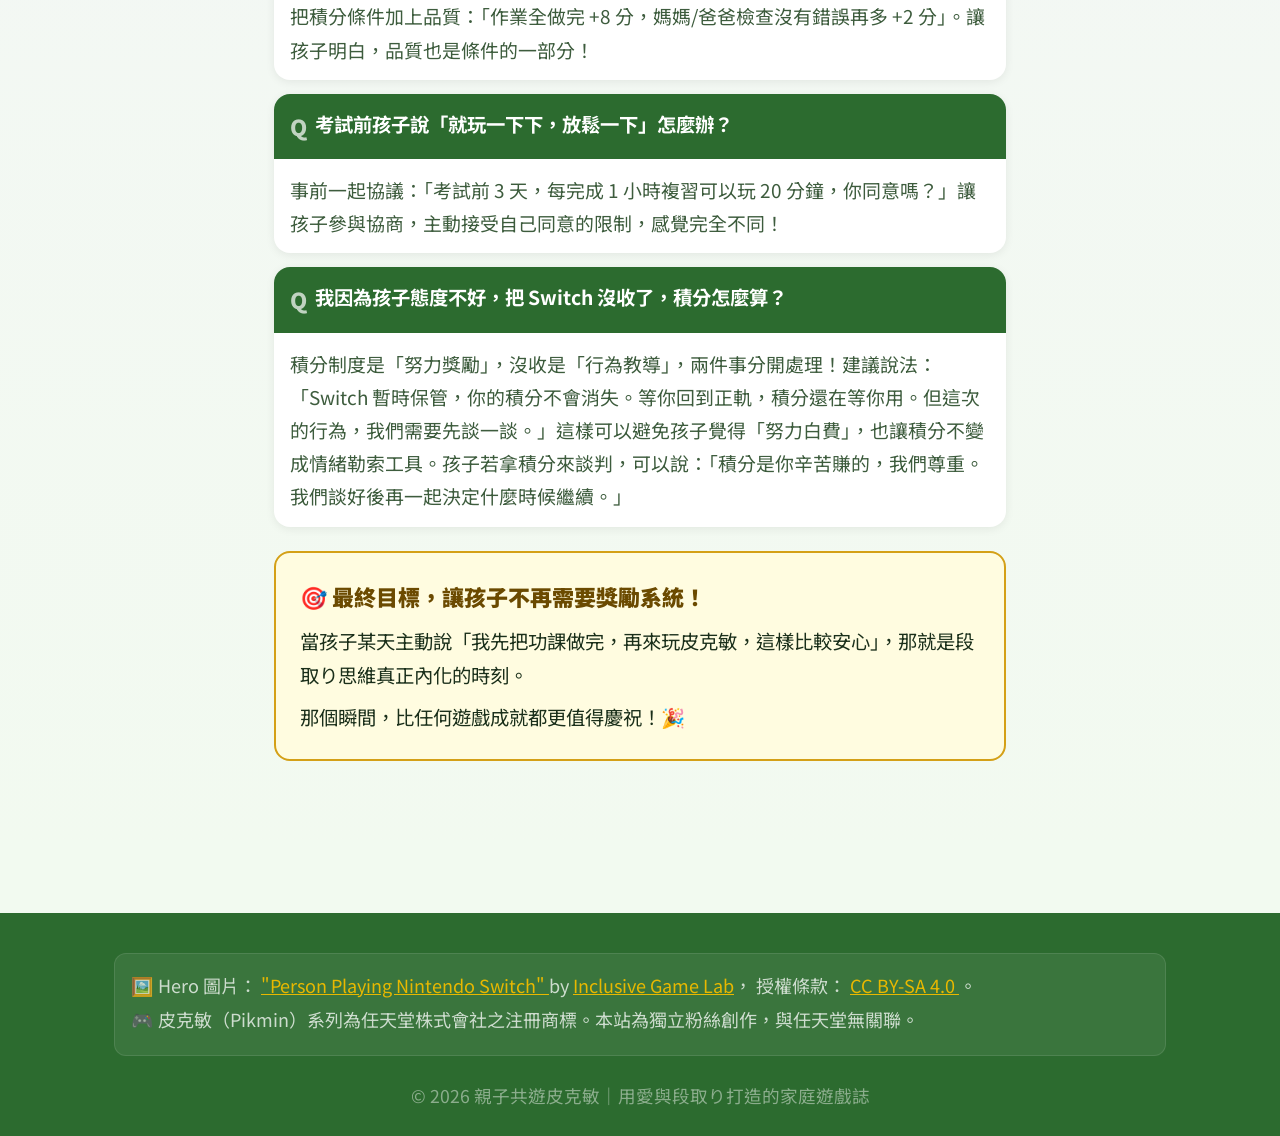
==== commit 6e9a1d0e: "chore: add Google Tag Manager container snippet Co-Authored-By: Claude Fable 5.1 <noreply@anthropic." ====
--- a/index.html
+++ b/index.html
@@ -50,8 +50,20 @@
   </style>
   <!-- Microsoft Clarity -->
   <script type="text/javascript">(function(c,l,a,r,i,t,y){c[a]=c[a]||function(){(c[a].q=c[a].q||[]).push(arguments)};t=l.createElement(r);t.async=1;t.src="https://www.clarity.ms/tag/"+i;y=l.getElementsByTagName(r)[0];y.parentNode.insertBefore(t,y)})(window,document,"clarity","script","yn91y1fl0a");</script>
+  <!-- Google Tag Manager -->
+  <script>(function(w,d,s,l,i){w[l]=w[l]||[];w[l].push({'gtm.start':
+  new Date().getTime(),event:'gtm.js'});var f=d.getElementsByTagName(s)[0],
+  j=d.createElement(s),dl=l!='dataLayer'?'&l='+l:'';j.async=true;j.src=
+  'https://www.googletagmanager.com/gtm.js?id='+i+dl;f.parentNode.insertBefore(j,f);
+  })(window,document,'script','dataLayer','GTM-KL385JWW');</script>
+  <!-- End Google Tag Manager -->
 </head>
 <body data-page="index">
+  <!-- Google Tag Manager (noscript) -->
+  <noscript><iframe src="https://www.googletagmanager.com/ns.html?id=GTM-KL385JWW"
+  height="0" width="0" style="display:none;visibility:hidden"></iframe></noscript>
+  <!-- End Google Tag Manager (noscript) -->
+
 
   <!-- ── 頂部導覽 ── -->
   <nav class="site-nav" aria-label="主要導覽">
